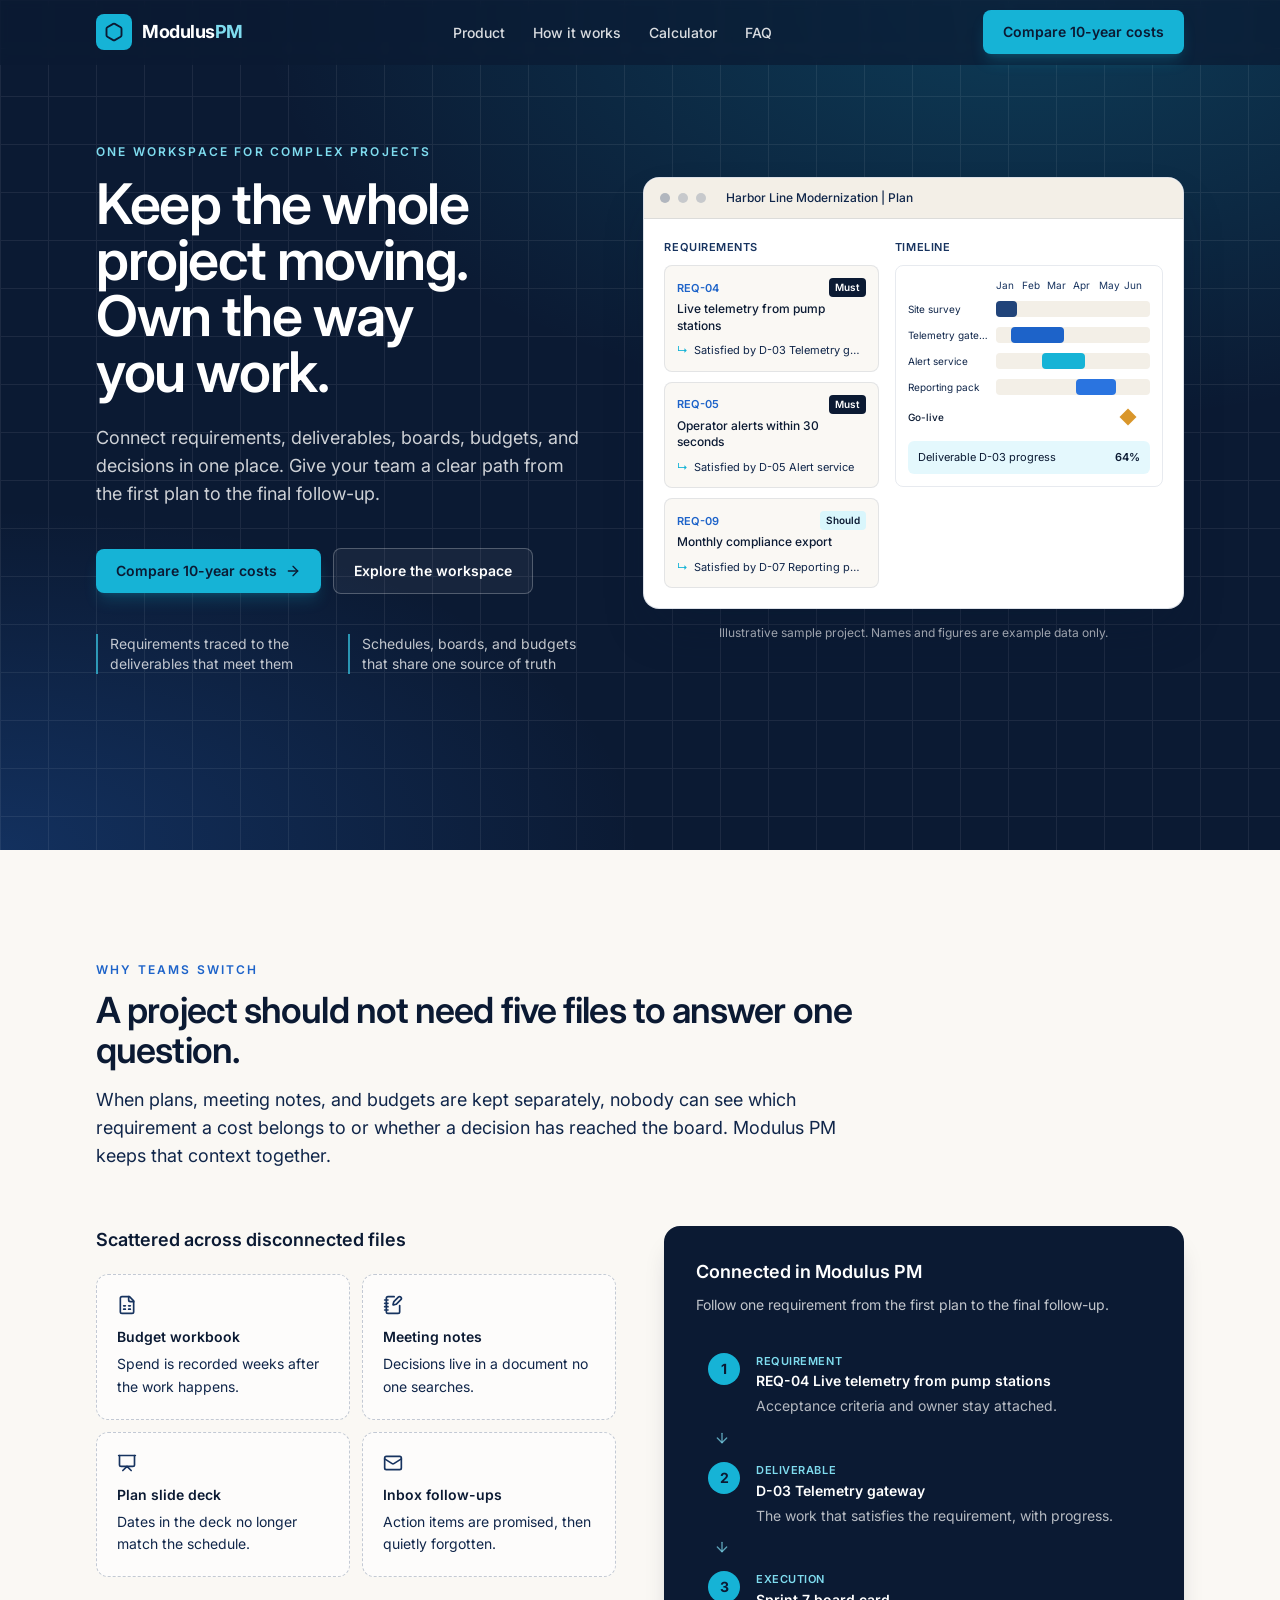
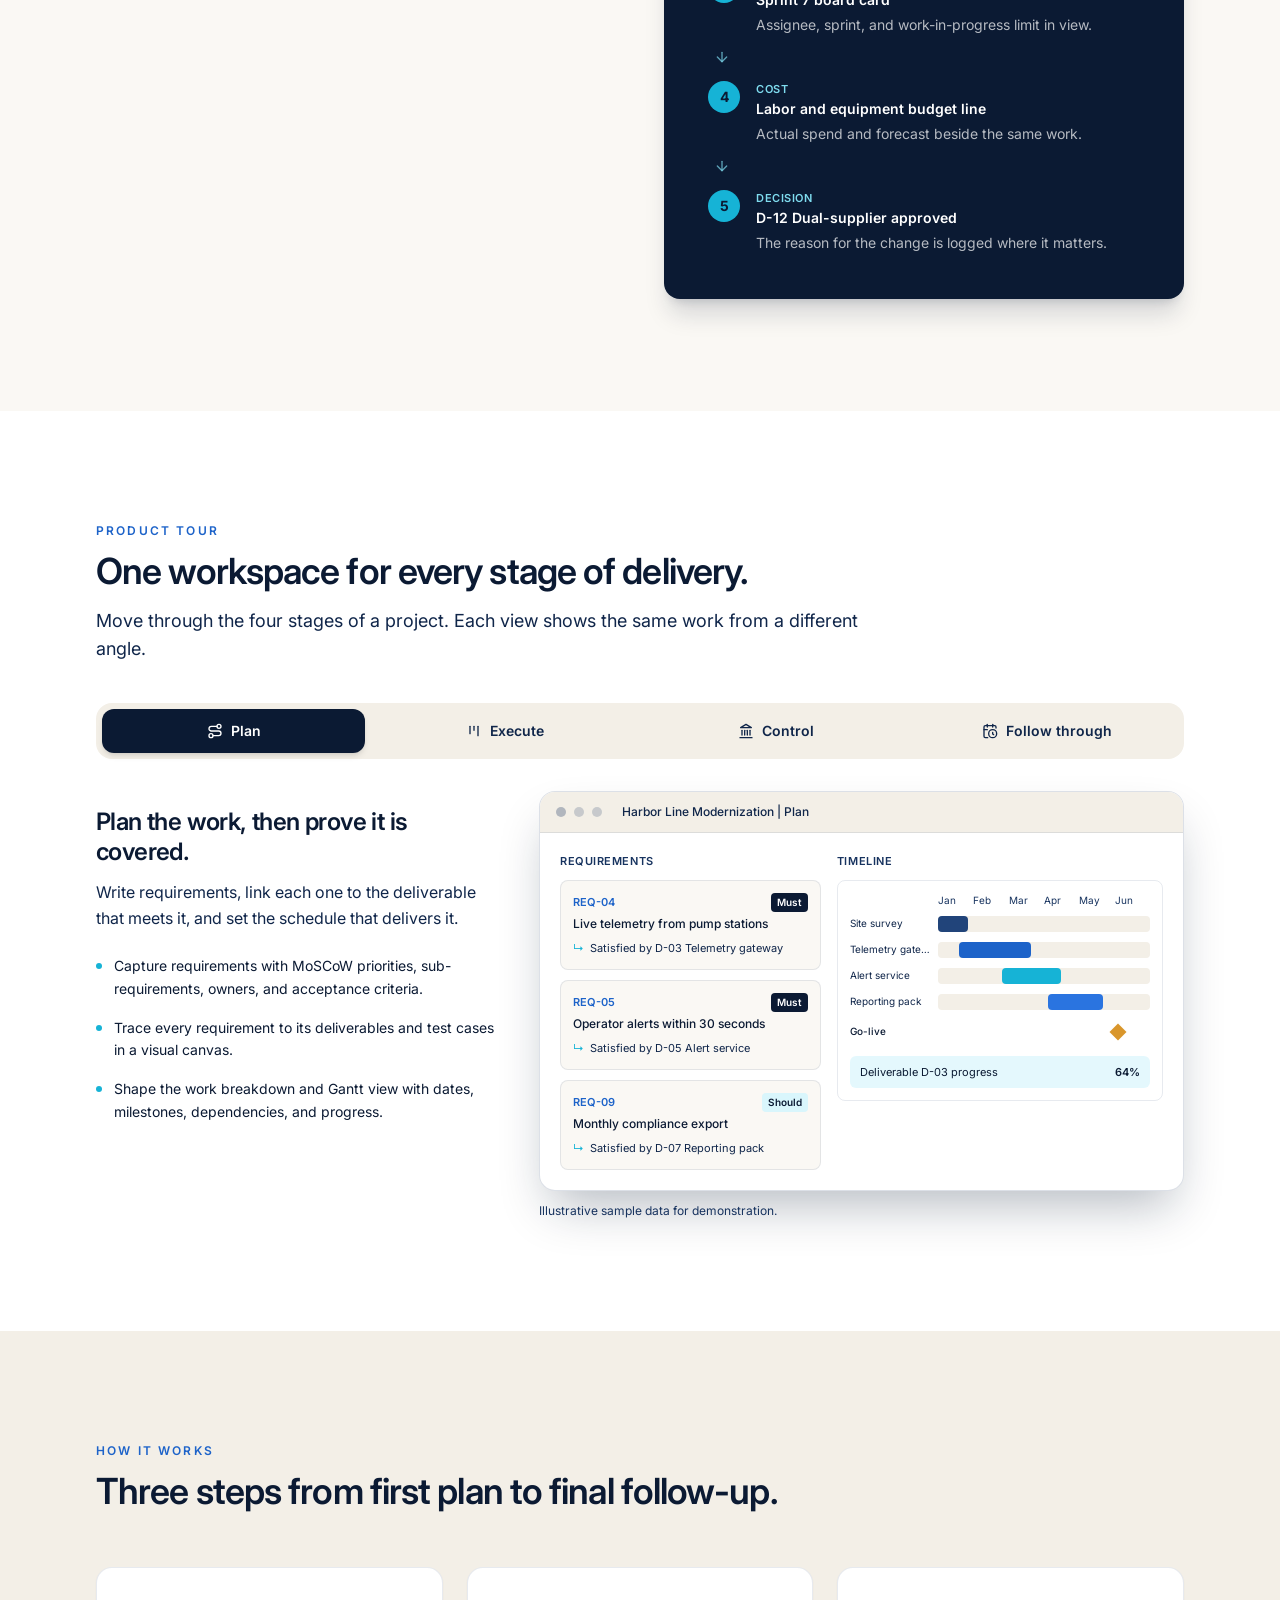
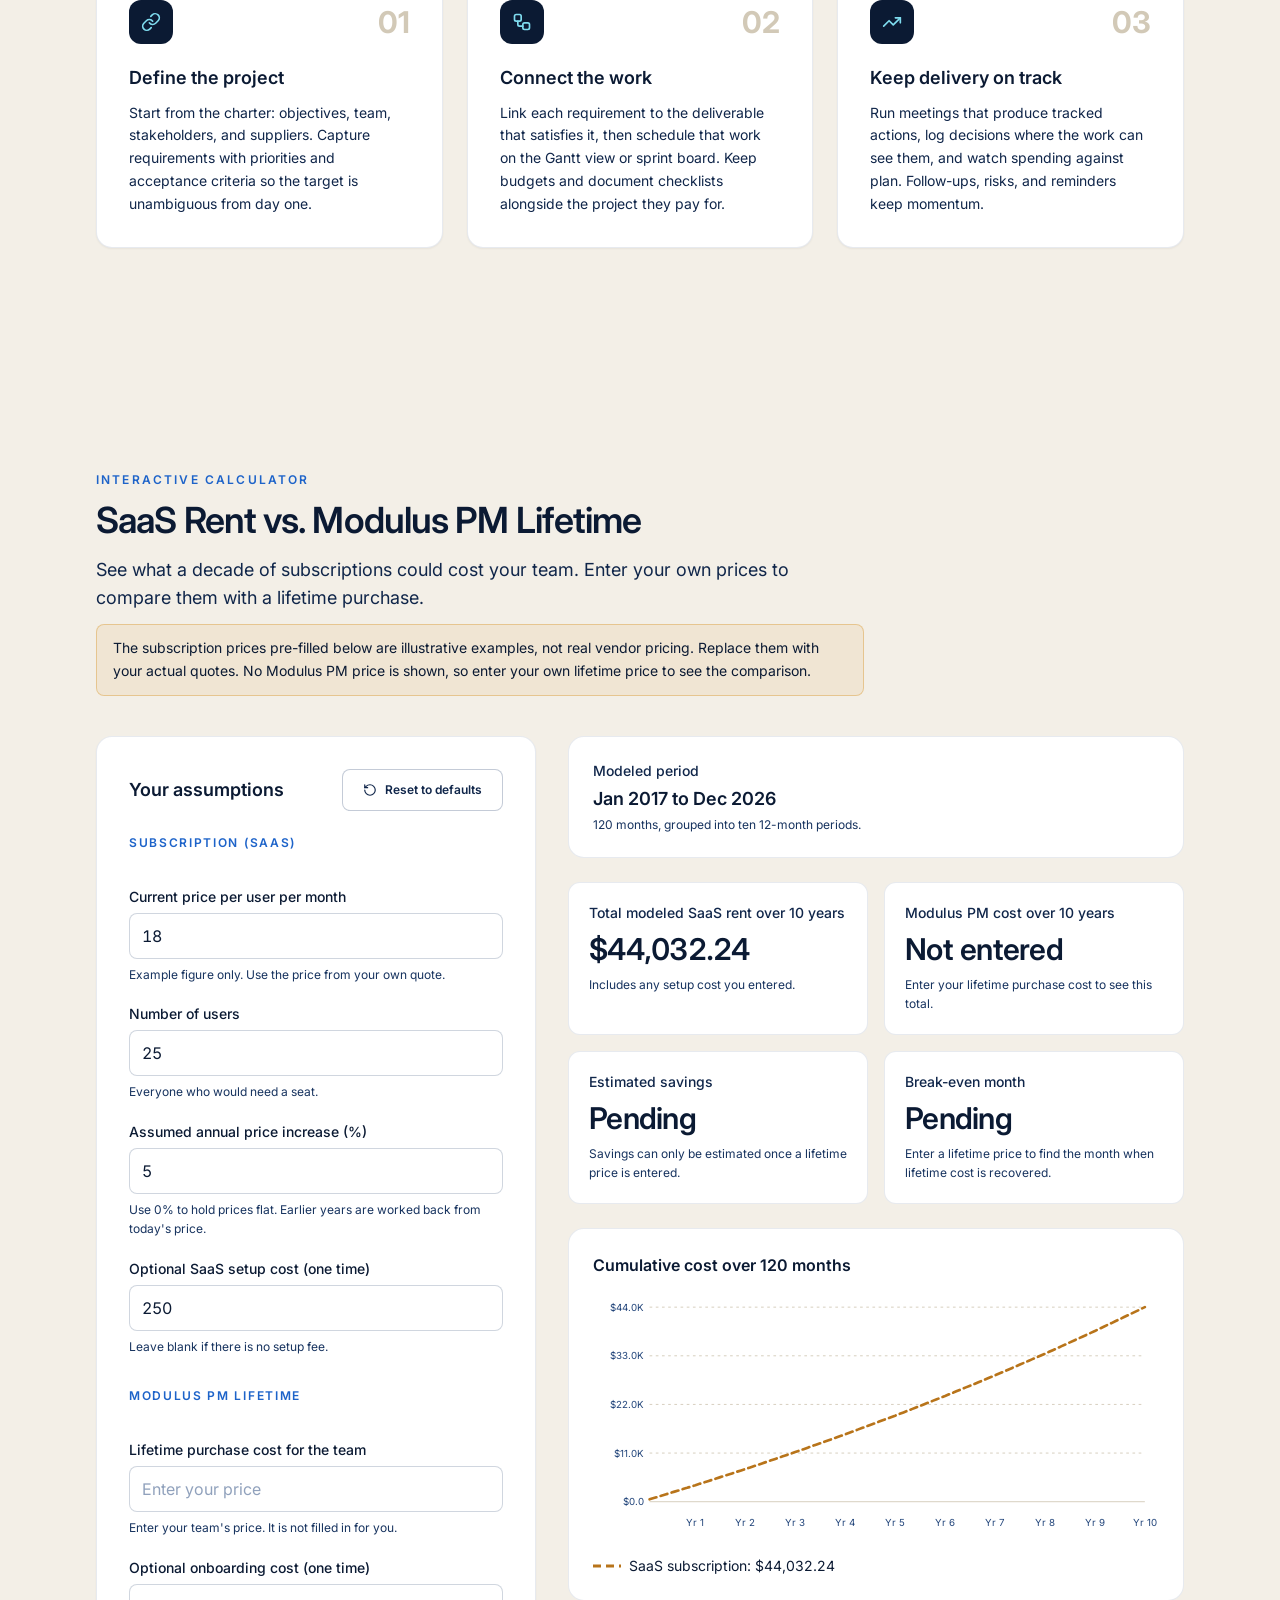
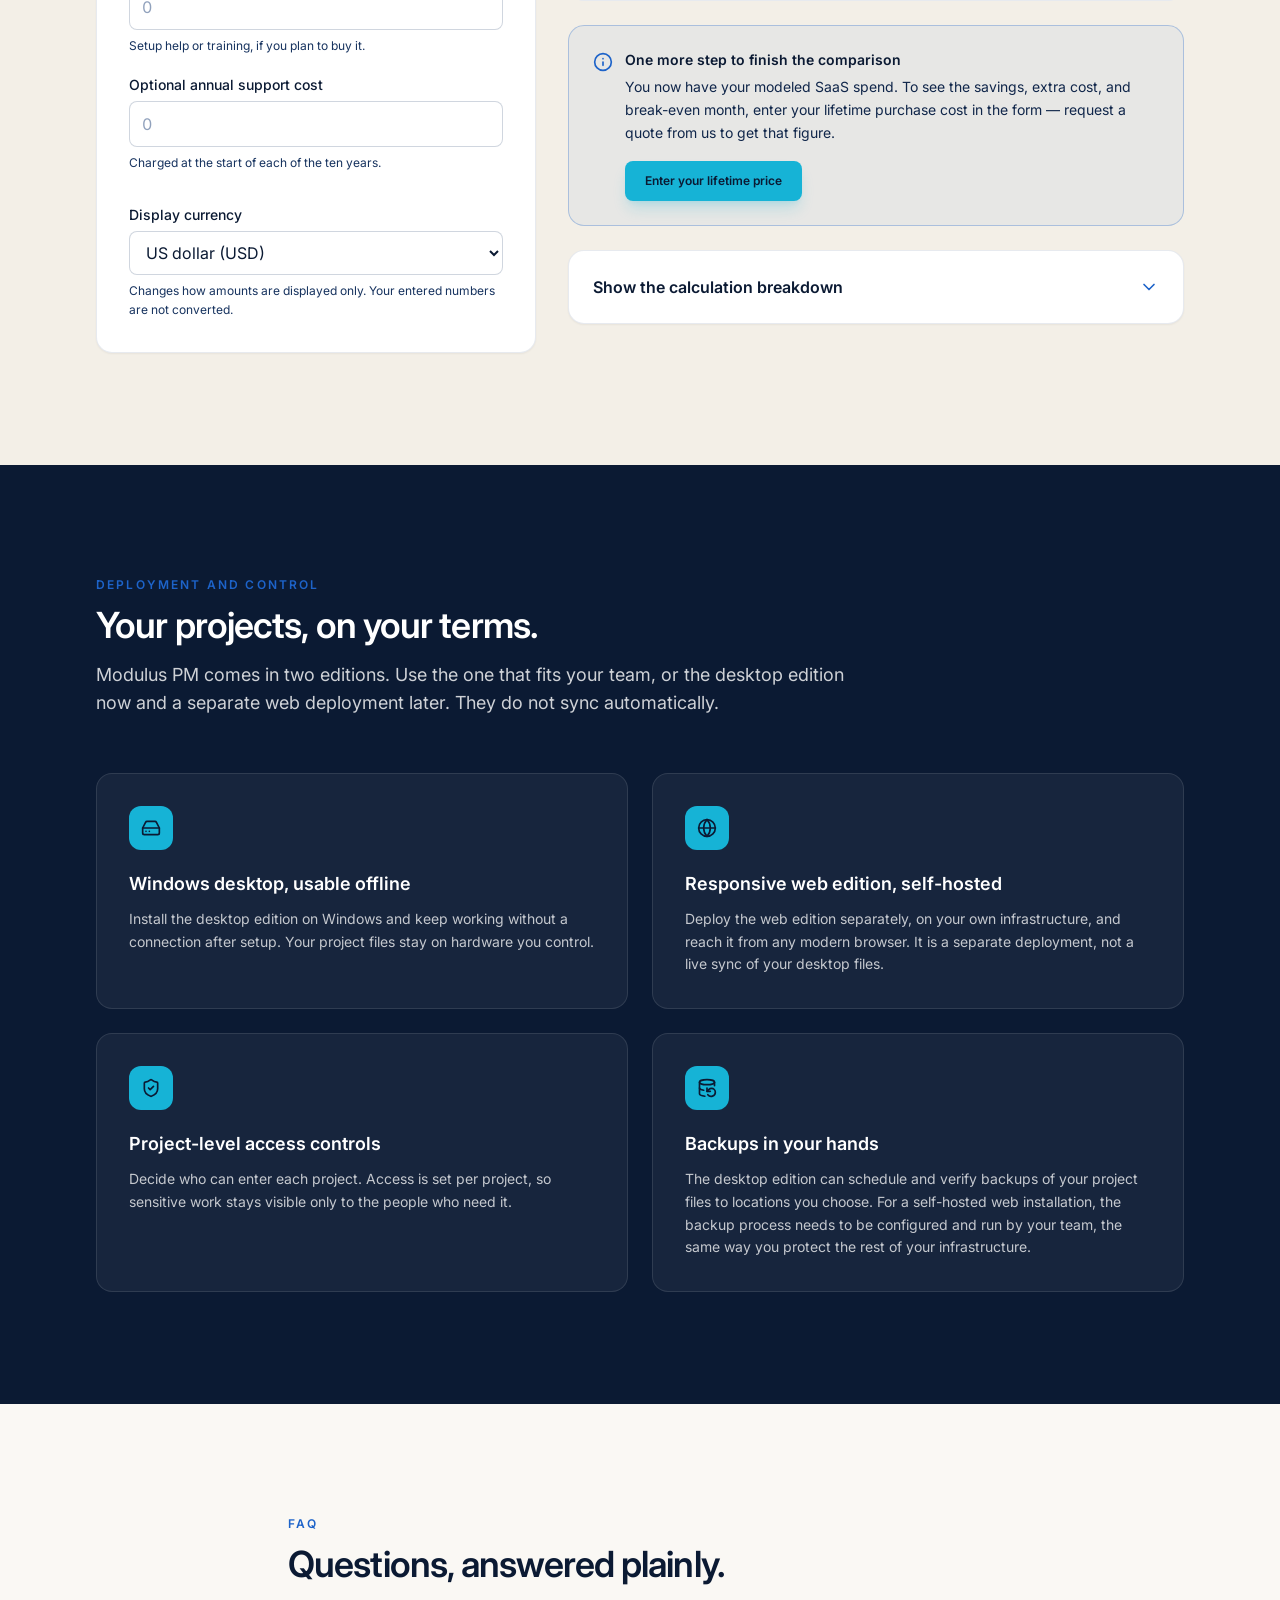
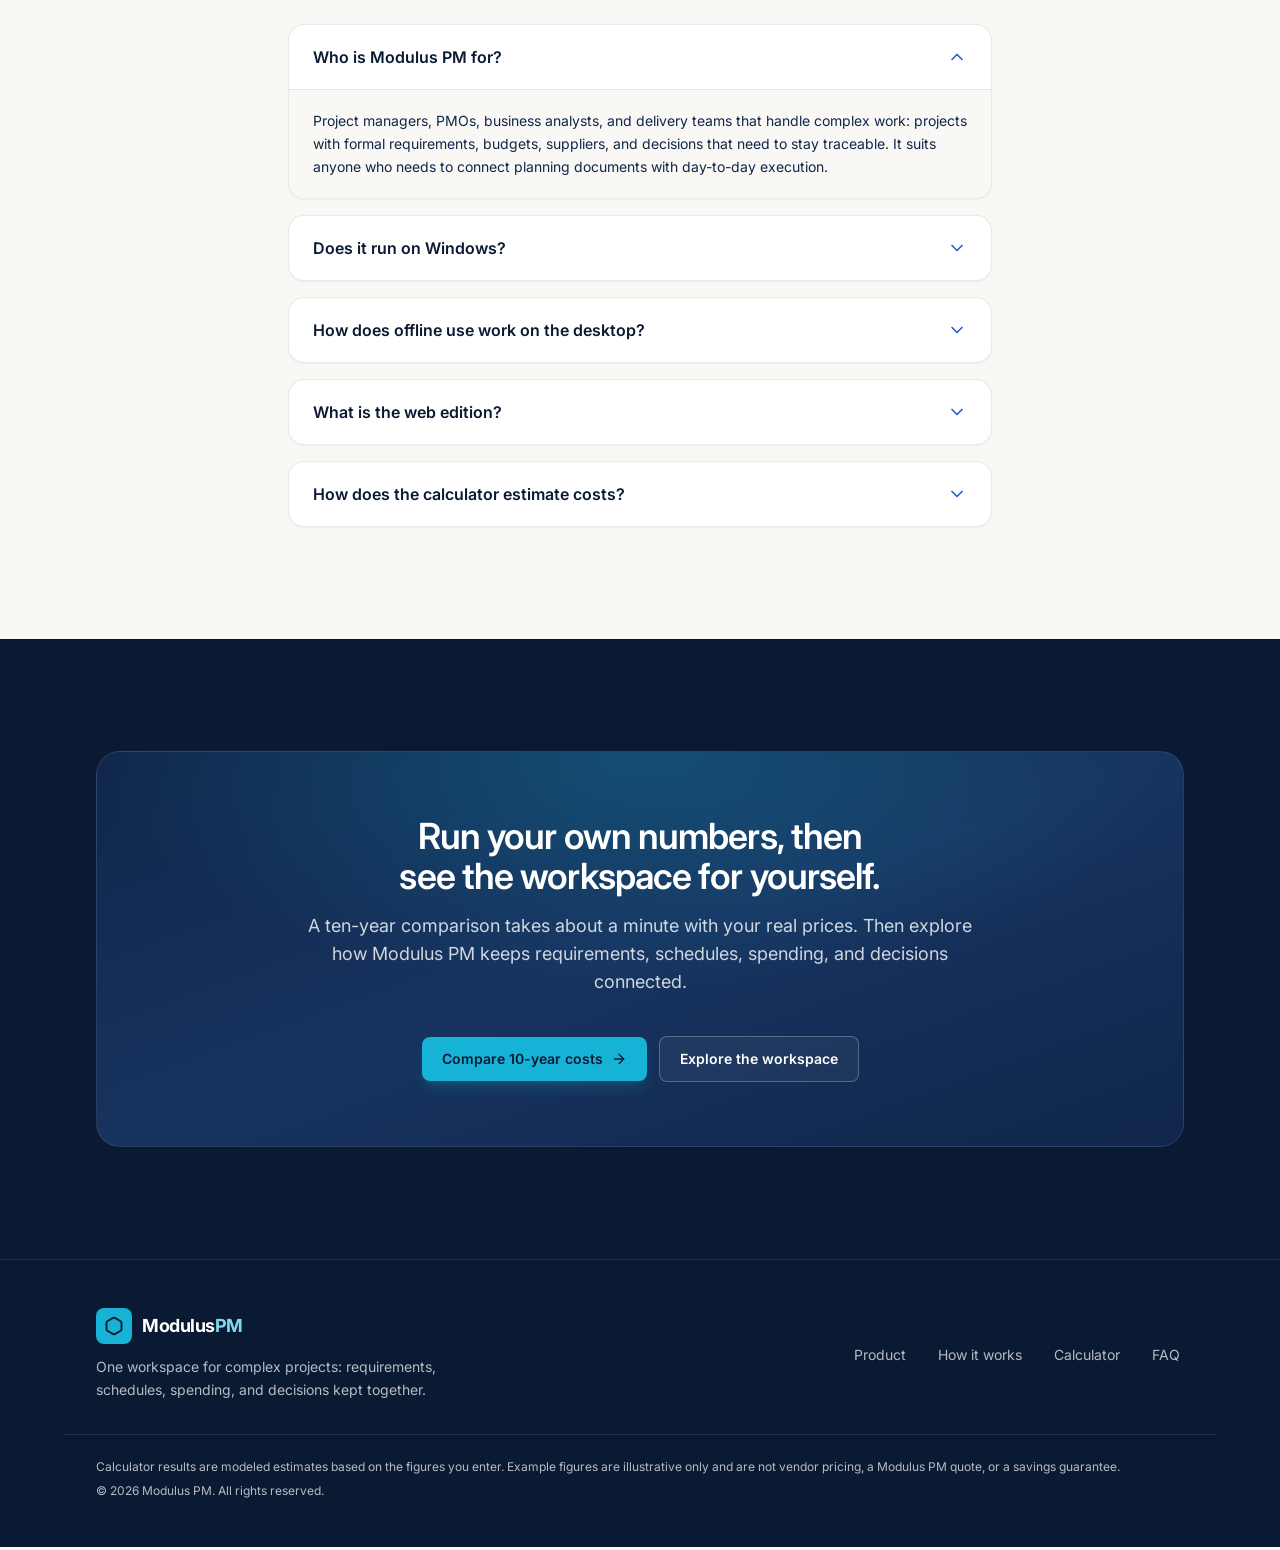
==== index.html @ 4bc94086 "Modulus PM landing page" ====
<!doctype html>
<html lang="en">
  <head>
    <meta charset="UTF-8" />
    <link rel="icon" type="image/svg+xml" href="/favicon.svg" />
    <meta name="viewport" content="width=device-width, initial-scale=1.0" />
    <title>Modulus PM | Connected delivery for complex projects</title>
    <meta
      name="description"
      content="Modulus PM connects requirements, schedules, boards, budgets, and decisions in one project workspace. Compare 10 years of SaaS subscription costs with a lifetime purchase."
    />
    <meta property="og:type" content="website" />
    <meta property="og:site_name" content="Modulus PM" />
    <meta property="og:title" content="Modulus PM | Connected delivery for complex projects" />
    <meta
      property="og:description"
      content="Keep requirements, deliverables, boards, budgets, and decisions aligned. Own the way you work and compare 10-year SaaS costs with a lifetime purchase."
    />
    <meta name="twitter:card" content="summary" />
    <meta name="twitter:title" content="Modulus PM | Connected delivery for complex projects" />
    <meta
      name="twitter:description"
      content="One workspace for requirements, schedules, boards, budgets, and decisions. Compare 10-year SaaS costs with a lifetime purchase."
    />
    <link rel="preconnect" href="https://fonts.googleapis.com" />
    <link rel="preconnect" href="https://fonts.gstatic.com" crossorigin />
    <link
      href="https://fonts.googleapis.com/css2?family=Inter:wght@400;500;600;700;800&display=swap"
      rel="stylesheet"
    />
    <meta property="og:image" content="https://bolt.new/static/og_default.png">
    <meta name="twitter:card" content="summary_large_image">
    <meta name="twitter:image" content="https://bolt.new/static/og_default.png">
    <script type="module" crossorigin src="/assets/index-Cxeu4gHe.js"></script>
    <link rel="stylesheet" crossorigin href="/assets/index-Bir9ZRV-.css">
  </head>
  <body>
    <div id="root"></div>
  </body>
</html>
---- assets/index-Bir9ZRV-.css ----
*,:before,:after{--tw-border-spacing-x: 0;--tw-border-spacing-y: 0;--tw-translate-x: 0;--tw-translate-y: 0;--tw-rotate: 0;--tw-skew-x: 0;--tw-skew-y: 0;--tw-scale-x: 1;--tw-scale-y: 1;--tw-pan-x: ;--tw-pan-y: ;--tw-pinch-zoom: ;--tw-scroll-snap-strictness: proximity;--tw-gradient-from-position: ;--tw-gradient-via-position: ;--tw-gradient-to-position: ;--tw-ordinal: ;--tw-slashed-zero: ;--tw-numeric-figure: ;--tw-numeric-spacing: ;--tw-numeric-fraction: ;--tw-ring-inset: ;--tw-ring-offset-width: 0px;--tw-ring-offset-color: #fff;--tw-ring-color: rgb(42 116 224 / .5);--tw-ring-offset-shadow: 0 0 #0000;--tw-ring-shadow: 0 0 #0000;--tw-shadow: 0 0 #0000;--tw-shadow-colored: 0 0 #0000;--tw-blur: ;--tw-brightness: ;--tw-contrast: ;--tw-grayscale: ;--tw-hue-rotate: ;--tw-invert: ;--tw-saturate: ;--tw-sepia: ;--tw-drop-shadow: ;--tw-backdrop-blur: ;--tw-backdrop-brightness: ;--tw-backdrop-contrast: ;--tw-backdrop-grayscale: ;--tw-backdrop-hue-rotate: ;--tw-backdrop-invert: ;--tw-backdrop-opacity: ;--tw-backdrop-saturate: ;--tw-backdrop-sepia: ;--tw-contain-size: ;--tw-contain-layout: ;--tw-contain-paint: ;--tw-contain-style: }::backdrop{--tw-border-spacing-x: 0;--tw-border-spacing-y: 0;--tw-translate-x: 0;--tw-translate-y: 0;--tw-rotate: 0;--tw-skew-x: 0;--tw-skew-y: 0;--tw-scale-x: 1;--tw-scale-y: 1;--tw-pan-x: ;--tw-pan-y: ;--tw-pinch-zoom: ;--tw-scroll-snap-strictness: proximity;--tw-gradient-from-position: ;--tw-gradient-via-position: ;--tw-gradient-to-position: ;--tw-ordinal: ;--tw-slashed-zero: ;--tw-numeric-figure: ;--tw-numeric-spacing: ;--tw-numeric-fraction: ;--tw-ring-inset: ;--tw-ring-offset-width: 0px;--tw-ring-offset-color: #fff;--tw-ring-color: rgb(42 116 224 / .5);--tw-ring-offset-shadow: 0 0 #0000;--tw-ring-shadow: 0 0 #0000;--tw-shadow: 0 0 #0000;--tw-shadow-colored: 0 0 #0000;--tw-blur: ;--tw-brightness: ;--tw-contrast: ;--tw-grayscale: ;--tw-hue-rotate: ;--tw-invert: ;--tw-saturate: ;--tw-sepia: ;--tw-drop-shadow: ;--tw-backdrop-blur: ;--tw-backdrop-brightness: ;--tw-backdrop-contrast: ;--tw-backdrop-grayscale: ;--tw-backdrop-hue-rotate: ;--tw-backdrop-invert: ;--tw-backdrop-opacity: ;--tw-backdrop-saturate: ;--tw-backdrop-sepia: ;--tw-contain-size: ;--tw-contain-layout: ;--tw-contain-paint: ;--tw-contain-style: }*,:before,:after{box-sizing:border-box;border-width:0;border-style:solid;border-color:#e5e7eb}:before,:after{--tw-content: ""}html,:host{line-height:1.5;-webkit-text-size-adjust:100%;-moz-tab-size:4;-o-tab-size:4;tab-size:4;font-family:Inter,system-ui,-apple-system,Segoe UI,sans-serif;font-feature-settings:normal;font-variation-settings:normal;-webkit-tap-highlight-color:transparent}body{margin:0;line-height:inherit}hr{height:0;color:inherit;border-top-width:1px}abbr:where([title]){-webkit-text-decoration:underline dotted;text-decoration:underline dotted}h1,h2,h3,h4,h5,h6{font-size:inherit;font-weight:inherit}a{color:inherit;text-decoration:inherit}b,strong{font-weight:bolder}code,kbd,samp,pre{font-family:ui-monospace,SFMono-Regular,Menlo,Monaco,Consolas,Liberation Mono,Courier New,monospace;font-feature-settings:normal;font-variation-settings:normal;font-size:1em}small{font-size:80%}sub,sup{font-size:75%;line-height:0;position:relative;vertical-align:baseline}sub{bottom:-.25em}sup{top:-.5em}table{text-indent:0;border-color:inherit;border-collapse:collapse}button,input,optgroup,select,textarea{font-family:inherit;font-feature-settings:inherit;font-variation-settings:inherit;font-size:100%;font-weight:inherit;line-height:inherit;letter-spacing:inherit;color:inherit;margin:0;padding:0}button,select{text-transform:none}button,input:where([type=button]),input:where([type=reset]),input:where([type=submit]){-webkit-appearance:button;background-color:transparent;background-image:none}:-moz-focusring{outline:auto}:-moz-ui-invalid{box-shadow:none}progress{vertical-align:baseline}::-webkit-inner-spin-button,::-webkit-outer-spin-button{height:auto}[type=search]{-webkit-appearance:textfield;outline-offset:-2px}::-webkit-search-decoration{-webkit-appearance:none}::-webkit-file-upload-button{-webkit-appearance:button;font:inherit}summary{display:list-item}blockquote,dl,dd,h1,h2,h3,h4,h5,h6,hr,figure,p,pre{margin:0}fieldset{margin:0;padding:0}legend{padding:0}ol,ul,menu{list-style:none;margin:0;padding:0}dialog{padding:0}textarea{resize:vertical}input::-moz-placeholder,textarea::-moz-placeholder{opacity:1;color:#9ca3af}input::placeholder,textarea::placeholder{opacity:1;color:#9ca3af}button,[role=button]{cursor:pointer}:disabled{cursor:default}img,svg,video,canvas,audio,iframe,embed,object{display:block;vertical-align:middle}img,video{max-width:100%;height:auto}[hidden]:where(:not([hidden=until-found])){display:none}html{scroll-behavior:smooth;scroll-padding-top:5rem;-webkit-text-size-adjust:100%}body{--tw-bg-opacity: 1;background-color:rgb(250 248 244 / var(--tw-bg-opacity, 1));font-family:Inter,system-ui,-apple-system,Segoe UI,sans-serif;--tw-text-opacity: 1;color:rgb(11 26 51 / var(--tw-text-opacity, 1));-webkit-font-smoothing:antialiased;-moz-osx-font-smoothing:grayscale;overflow-x:hidden}:focus-visible{outline:2px solid transparent;outline-offset:2px;--tw-ring-offset-shadow: var(--tw-ring-inset) 0 0 0 var(--tw-ring-offset-width) var(--tw-ring-offset-color);--tw-ring-shadow: var(--tw-ring-inset) 0 0 0 calc(2px + var(--tw-ring-offset-width)) var(--tw-ring-color);box-shadow:var(--tw-ring-offset-shadow),var(--tw-ring-shadow),var(--tw-shadow, 0 0 #0000);--tw-ring-opacity: 1;--tw-ring-color: rgb(22 179 214 / var(--tw-ring-opacity, 1));--tw-ring-offset-width: 2px;--tw-ring-offset-color: #faf8f4}.sr-only{position:absolute;width:1px;height:1px;padding:0;margin:-1px;overflow:hidden;clip:rect(0,0,0,0);white-space:nowrap;border-width:0}.pointer-events-none{pointer-events:none}.visible{visibility:visible}.fixed{position:fixed}.absolute{position:absolute}.relative{position:relative}.inset-0{inset:0}.inset-x-0{left:0;right:0}.top-0{top:0}.top-0\.5{top:.125rem}.isolate{isolation:isolate}.-z-10{z-index:-10}.z-50{z-index:50}.mx-auto{margin-left:auto;margin-right:auto}.mb-2\.5{margin-bottom:.625rem}.mb-4{margin-bottom:1rem}.ml-3{margin-left:.75rem}.ml-\[88px\]{margin-left:88px}.mt-0\.5{margin-top:.125rem}.mt-1{margin-top:.25rem}.mt-1\.5{margin-top:.375rem}.mt-10{margin-top:2.5rem}.mt-14{margin-top:3.5rem}.mt-2{margin-top:.5rem}.mt-2\.5{margin-top:.625rem}.mt-3{margin-top:.75rem}.mt-4{margin-top:1rem}.mt-5{margin-top:1.25rem}.mt-6{margin-top:1.5rem}.mt-8{margin-top:2rem}.mt-px{margin-top:1px}.block{display:block}.flex{display:flex}.inline-flex{display:inline-flex}.table{display:table}.grid{display:grid}.hidden{display:none}.h-1{height:.25rem}.h-1\.5{height:.375rem}.h-10{height:2.5rem}.h-11{height:2.75rem}.h-16{height:4rem}.h-2{height:.5rem}.h-2\.5{height:.625rem}.h-3{height:.75rem}.h-3\.5{height:.875rem}.h-4{height:1rem}.h-5{height:1.25rem}.h-8{height:2rem}.h-9{height:2.25rem}.h-auto{height:auto}.min-h-screen{min-height:100vh}.w-1\.5{width:.375rem}.w-1\/2{width:50%}.w-10{width:2.5rem}.w-11{width:2.75rem}.w-2\.5{width:.625rem}.w-3{width:.75rem}.w-3\.5{width:.875rem}.w-4{width:1rem}.w-5{width:1.25rem}.w-8{width:2rem}.w-9{width:2.25rem}.w-\[62\%\]{width:62%}.w-\[80px\]{width:80px}.w-full{width:100%}.min-w-0{min-width:0px}.min-w-\[520px\]{min-width:520px}.max-w-2xl{max-width:42rem}.max-w-3xl{max-width:48rem}.max-w-6xl{max-width:72rem}.max-w-full{max-width:100%}.max-w-sm{max-width:24rem}.max-w-xl{max-width:36rem}.flex-1{flex:1 1 0%}.shrink-0{flex-shrink:0}.rotate-180{--tw-rotate: 180deg;transform:translate(var(--tw-translate-x),var(--tw-translate-y)) rotate(var(--tw-rotate)) skew(var(--tw-skew-x)) skewY(var(--tw-skew-y)) scaleX(var(--tw-scale-x)) scaleY(var(--tw-scale-y))}.rotate-45{--tw-rotate: 45deg;transform:translate(var(--tw-translate-x),var(--tw-translate-y)) rotate(var(--tw-rotate)) skew(var(--tw-skew-x)) skewY(var(--tw-skew-y)) scaleX(var(--tw-scale-x)) scaleY(var(--tw-scale-y))}.cursor-pointer{cursor:pointer}.scroll-mt-20{scroll-margin-top:5rem}.scroll-mt-24{scroll-margin-top:6rem}.list-disc{list-style-type:disc}.list-none{list-style-type:none}.grid-cols-2{grid-template-columns:repeat(2,minmax(0,1fr))}.grid-cols-6{grid-template-columns:repeat(6,minmax(0,1fr))}.grid-cols-\[minmax\(0\,1\.2fr\)_repeat\(3\,minmax\(0\,1fr\)\)\]{grid-template-columns:minmax(0,1.2fr) repeat(3,minmax(0,1fr))}.flex-col{flex-direction:column}.flex-wrap{flex-wrap:wrap}.items-start{align-items:flex-start}.items-center{align-items:center}.items-baseline{align-items:baseline}.justify-start{justify-content:flex-start}.justify-center{justify-content:center}.justify-between{justify-content:space-between}.gap-1{gap:.25rem}.gap-1\.5{gap:.375rem}.gap-12{gap:3rem}.gap-2{gap:.5rem}.gap-2\.5{gap:.625rem}.gap-3{gap:.75rem}.gap-4{gap:1rem}.gap-6{gap:1.5rem}.gap-8{gap:2rem}.gap-x-6{-moz-column-gap:1.5rem;column-gap:1.5rem}.gap-y-2{row-gap:.5rem}.space-y-1>:not([hidden])~:not([hidden]){--tw-space-y-reverse: 0;margin-top:calc(.25rem * calc(1 - var(--tw-space-y-reverse)));margin-bottom:calc(.25rem * var(--tw-space-y-reverse))}.space-y-2>:not([hidden])~:not([hidden]){--tw-space-y-reverse: 0;margin-top:calc(.5rem * calc(1 - var(--tw-space-y-reverse)));margin-bottom:calc(.5rem * var(--tw-space-y-reverse))}.space-y-2\.5>:not([hidden])~:not([hidden]){--tw-space-y-reverse: 0;margin-top:calc(.625rem * calc(1 - var(--tw-space-y-reverse)));margin-bottom:calc(.625rem * var(--tw-space-y-reverse))}.space-y-4>:not([hidden])~:not([hidden]){--tw-space-y-reverse: 0;margin-top:calc(1rem * calc(1 - var(--tw-space-y-reverse)));margin-bottom:calc(1rem * var(--tw-space-y-reverse))}.space-y-5>:not([hidden])~:not([hidden]){--tw-space-y-reverse: 0;margin-top:calc(1.25rem * calc(1 - var(--tw-space-y-reverse)));margin-bottom:calc(1.25rem * var(--tw-space-y-reverse))}.space-y-6>:not([hidden])~:not([hidden]){--tw-space-y-reverse: 0;margin-top:calc(1.5rem * calc(1 - var(--tw-space-y-reverse)));margin-bottom:calc(1.5rem * var(--tw-space-y-reverse))}.space-y-8>:not([hidden])~:not([hidden]){--tw-space-y-reverse: 0;margin-top:calc(2rem * calc(1 - var(--tw-space-y-reverse)));margin-bottom:calc(2rem * var(--tw-space-y-reverse))}.overflow-hidden{overflow:hidden}.overflow-visible{overflow:visible}.overflow-x-auto{overflow-x:auto}.overflow-x-clip{overflow-x:clip}.truncate{overflow:hidden;text-overflow:ellipsis;white-space:nowrap}.whitespace-nowrap{white-space:nowrap}.text-balance{text-wrap:balance}.break-words{overflow-wrap:break-word}.rounded{border-radius:.25rem}.rounded-2xl{border-radius:1rem}.rounded-3xl{border-radius:1.5rem}.rounded-full{border-radius:9999px}.rounded-lg{border-radius:.5rem}.rounded-md{border-radius:.375rem}.rounded-xl{border-radius:.75rem}.border{border-width:1px}.border-b{border-bottom-width:1px}.border-l-2{border-left-width:2px}.border-t{border-top-width:1px}.border-dashed{border-style:dashed}.border-amber-500\/40{border-color:#d9962b66}.border-amber-500\/50{border-color:#d9962b80}.border-blue-600{--tw-border-opacity: 1;border-color:rgb(29 99 201 / var(--tw-border-opacity, 1))}.border-blue-600\/30{border-color:#1d63c94d}.border-cyan-400\/70{border-color:#38c8e6b3}.border-cyan-500\/40{border-color:#16b3d666}.border-cyan-500\/50{border-color:#16b3d680}.border-navy-700\/10{border-color:#17335f1a}.border-navy-700\/15{border-color:#17335f26}.border-navy-700\/20{border-color:#17335f33}.border-navy-700\/25{border-color:#17335f40}.border-navy-700\/30{border-color:#17335f4d}.border-navy-700\/40{border-color:#17335f66}.border-transparent{border-color:transparent}.border-white\/10{border-color:#ffffff1a}.border-white\/20{border-color:#fff3}.border-white\/25{border-color:#ffffff40}.bg-amber-500{--tw-bg-opacity: 1;background-color:rgb(217 150 43 / var(--tw-bg-opacity, 1))}.bg-amber-500\/10{background-color:#d9962b1a}.bg-amber-500\/20{background-color:#d9962b33}.bg-blue-500{--tw-bg-opacity: 1;background-color:rgb(42 116 224 / var(--tw-bg-opacity, 1))}.bg-blue-600{--tw-bg-opacity: 1;background-color:rgb(29 99 201 / var(--tw-bg-opacity, 1))}.bg-blue-600\/5{background-color:#1d63c90d}.bg-cyan-100{--tw-bg-opacity: 1;background-color:rgb(217 246 252 / var(--tw-bg-opacity, 1))}.bg-cyan-100\/50{background-color:#d9f6fc80}.bg-cyan-100\/60{background-color:#d9f6fc99}.bg-cyan-100\/70{background-color:#d9f6fcb3}.bg-cyan-400{--tw-bg-opacity: 1;background-color:rgb(56 200 230 / var(--tw-bg-opacity, 1))}.bg-cyan-500{--tw-bg-opacity: 1;background-color:rgb(22 179 214 / var(--tw-bg-opacity, 1))}.bg-cyan-500\/10{background-color:#16b3d61a}.bg-navy-600{--tw-bg-opacity: 1;background-color:rgb(33 68 122 / var(--tw-bg-opacity, 1))}.bg-navy-700{--tw-bg-opacity: 1;background-color:rgb(23 51 95 / var(--tw-bg-opacity, 1))}.bg-navy-700\/20{background-color:#17335f33}.bg-navy-700\/30{background-color:#17335f4d}.bg-navy-900{--tw-bg-opacity: 1;background-color:rgb(11 26 51 / var(--tw-bg-opacity, 1))}.bg-navy-900\/70{background-color:#0b1a33b3}.bg-navy-900\/95{background-color:#0b1a33f2}.bg-warm-100{--tw-bg-opacity: 1;background-color:rgb(243 239 231 / var(--tw-bg-opacity, 1))}.bg-warm-200{--tw-bg-opacity: 1;background-color:rgb(230 224 211 / var(--tw-bg-opacity, 1))}.bg-warm-50{--tw-bg-opacity: 1;background-color:rgb(250 248 244 / var(--tw-bg-opacity, 1))}.bg-white{--tw-bg-opacity: 1;background-color:rgb(255 255 255 / var(--tw-bg-opacity, 1))}.bg-white\/15{background-color:#ffffff26}.bg-white\/5{background-color:#ffffff0d}.bg-white\/60{background-color:#fff9}.bg-\[radial-gradient\(50\%_60\%_at_50\%_0\%\,rgba\(22\,179\,214\,0\.25\)\,transparent\)\]{background-image:radial-gradient(50% 60% at 50% 0%,rgba(22,179,214,.25),transparent)}.bg-\[radial-gradient\(60\%_50\%_at_80\%_0\%\,rgba\(22\,179\,214\,0\.22\)\,transparent\)\,radial-gradient\(50\%_40\%_at_0\%_100\%\,rgba\(42\,116\,224\,0\.25\)\,transparent\)\]{background-image:radial-gradient(60% 50% at 80% 0%,rgba(22,179,214,.22),transparent),radial-gradient(50% 40% at 0% 100%,rgba(42,116,224,.25),transparent)}.bg-gradient-to-br{background-image:linear-gradient(to bottom right,var(--tw-gradient-stops))}.from-navy-800{--tw-gradient-from: #10264a var(--tw-gradient-from-position);--tw-gradient-to: rgb(16 38 74 / 0) var(--tw-gradient-to-position);--tw-gradient-stops: var(--tw-gradient-from), var(--tw-gradient-to)}.via-navy-700{--tw-gradient-to: rgb(23 51 95 / 0) var(--tw-gradient-to-position);--tw-gradient-stops: var(--tw-gradient-from), #17335f var(--tw-gradient-via-position), var(--tw-gradient-to)}.to-navy-800{--tw-gradient-to: #10264a var(--tw-gradient-to-position)}.p-1\.5{padding:.375rem}.p-2\.5{padding:.625rem}.p-3{padding:.75rem}.p-3\.5{padding:.875rem}.p-4{padding:1rem}.p-5{padding:1.25rem}.p-6{padding:1.5rem}.px-1{padding-left:.25rem;padding-right:.25rem}.px-1\.5{padding-left:.375rem;padding-right:.375rem}.px-2\.5{padding-left:.625rem;padding-right:.625rem}.px-3{padding-left:.75rem;padding-right:.75rem}.px-4{padding-left:1rem;padding-right:1rem}.px-5{padding-left:1.25rem;padding-right:1.25rem}.px-6{padding-left:1.5rem;padding-right:1.5rem}.py-0\.5{padding-top:.125rem;padding-bottom:.125rem}.py-1{padding-top:.25rem;padding-bottom:.25rem}.py-12{padding-top:3rem;padding-bottom:3rem}.py-16{padding-top:4rem;padding-bottom:4rem}.py-2{padding-top:.5rem;padding-bottom:.5rem}.py-2\.5{padding-top:.625rem;padding-bottom:.625rem}.py-20{padding-top:5rem;padding-bottom:5rem}.py-3{padding-top:.75rem;padding-bottom:.75rem}.py-5{padding-top:1.25rem;padding-bottom:1.25rem}.pb-20{padding-bottom:5rem}.pb-6{padding-bottom:1.5rem}.pl-3{padding-left:.75rem}.pl-5{padding-left:1.25rem}.pl-\[1\.15rem\]{padding-left:1.15rem}.pt-1{padding-top:.25rem}.pt-28{padding-top:7rem}.pt-3{padding-top:.75rem}.pt-6{padding-top:1.5rem}.text-left{text-align:left}.text-center{text-align:center}.text-right{text-align:right}.text-2xl{font-size:1.5rem;line-height:2rem}.text-3xl{font-size:1.875rem;line-height:2.25rem}.text-4xl{font-size:2.25rem;line-height:2.5rem}.text-\[10px\]{font-size:10px}.text-\[11px\]{font-size:11px}.text-\[8px\]{font-size:8px}.text-\[9px\]{font-size:9px}.text-base{font-size:1rem;line-height:1.5rem}.text-lg{font-size:1.125rem;line-height:1.75rem}.text-sm{font-size:.875rem;line-height:1.25rem}.text-xs{font-size:.75rem;line-height:1rem}.font-bold{font-weight:700}.font-medium{font-weight:500}.font-semibold{font-weight:600}.uppercase{text-transform:uppercase}.tabular-nums{--tw-numeric-spacing: tabular-nums;font-variant-numeric:var(--tw-ordinal) var(--tw-slashed-zero) var(--tw-numeric-figure) var(--tw-numeric-spacing) var(--tw-numeric-fraction)}.leading-\[1\.12\]{line-height:1.12}.leading-\[1\.15\]{line-height:1.15}.leading-relaxed{line-height:1.625}.leading-snug{line-height:1.375}.leading-tight{line-height:1.25}.tracking-\[0\.14em\]{letter-spacing:.14em}.tracking-\[0\.18em\]{letter-spacing:.18em}.tracking-tight{letter-spacing:-.025em}.tracking-wide{letter-spacing:.025em}.tracking-wider{letter-spacing:.05em}.text-amber-500{--tw-text-opacity: 1;color:rgb(217 150 43 / var(--tw-text-opacity, 1))}.text-blue-600{--tw-text-opacity: 1;color:rgb(29 99 201 / var(--tw-text-opacity, 1))}.text-cyan-300{--tw-text-opacity: 1;color:rgb(127 220 239 / var(--tw-text-opacity, 1))}.text-cyan-300\/70{color:#7fdcefb3}.text-cyan-500{--tw-text-opacity: 1;color:rgb(22 179 214 / var(--tw-text-opacity, 1))}.text-navy-700{--tw-text-opacity: 1;color:rgb(23 51 95 / var(--tw-text-opacity, 1))}.text-navy-800{--tw-text-opacity: 1;color:rgb(16 38 74 / var(--tw-text-opacity, 1))}.text-navy-900{--tw-text-opacity: 1;color:rgb(11 26 51 / var(--tw-text-opacity, 1))}.text-red-700{--tw-text-opacity: 1;color:rgb(185 28 28 / var(--tw-text-opacity, 1))}.text-transparent{color:transparent}.text-warm-300{--tw-text-opacity: 1;color:rgb(210 201 183 / var(--tw-text-opacity, 1))}.text-white{--tw-text-opacity: 1;color:rgb(255 255 255 / var(--tw-text-opacity, 1))}.text-white\/60{color:#fff9}.text-white\/70{color:#ffffffb3}.text-white\/75{color:#ffffffbf}.text-white\/80{color:#fffc}.text-white\/85{color:#ffffffd9}.opacity-\[0\.07\]{opacity:.07}.shadow-2xl{--tw-shadow: 0 25px 50px -12px rgb(0 0 0 / .25);--tw-shadow-colored: 0 25px 50px -12px var(--tw-shadow-color);box-shadow:var(--tw-ring-offset-shadow, 0 0 #0000),var(--tw-ring-shadow, 0 0 #0000),var(--tw-shadow)}.shadow-lg{--tw-shadow: 0 10px 15px -3px rgb(0 0 0 / .1), 0 4px 6px -4px rgb(0 0 0 / .1);--tw-shadow-colored: 0 10px 15px -3px var(--tw-shadow-color), 0 4px 6px -4px var(--tw-shadow-color);box-shadow:var(--tw-ring-offset-shadow, 0 0 #0000),var(--tw-ring-shadow, 0 0 #0000),var(--tw-shadow)}.shadow-md{--tw-shadow: 0 4px 6px -1px rgb(0 0 0 / .1), 0 2px 4px -2px rgb(0 0 0 / .1);--tw-shadow-colored: 0 4px 6px -1px var(--tw-shadow-color), 0 2px 4px -2px var(--tw-shadow-color);box-shadow:var(--tw-ring-offset-shadow, 0 0 #0000),var(--tw-ring-shadow, 0 0 #0000),var(--tw-shadow)}.shadow-sm{--tw-shadow: 0 1px 2px 0 rgb(0 0 0 / .05);--tw-shadow-colored: 0 1px 2px 0 var(--tw-shadow-color);box-shadow:var(--tw-ring-offset-shadow, 0 0 #0000),var(--tw-ring-shadow, 0 0 #0000),var(--tw-shadow)}.shadow-xl{--tw-shadow: 0 20px 25px -5px rgb(0 0 0 / .1), 0 8px 10px -6px rgb(0 0 0 / .1);--tw-shadow-colored: 0 20px 25px -5px var(--tw-shadow-color), 0 8px 10px -6px var(--tw-shadow-color);box-shadow:var(--tw-ring-offset-shadow, 0 0 #0000),var(--tw-ring-shadow, 0 0 #0000),var(--tw-shadow)}.shadow-cyan-500\/20{--tw-shadow-color: rgb(22 179 214 / .2);--tw-shadow: var(--tw-shadow-colored)}.shadow-navy-900\/15{--tw-shadow-color: rgb(11 26 51 / .15);--tw-shadow: var(--tw-shadow-colored)}.shadow-navy-900\/20{--tw-shadow-color: rgb(11 26 51 / .2);--tw-shadow: var(--tw-shadow-colored)}.shadow-navy-900\/30{--tw-shadow-color: rgb(11 26 51 / .3);--tw-shadow: var(--tw-shadow-colored)}.filter{filter:var(--tw-blur) var(--tw-brightness) var(--tw-contrast) var(--tw-grayscale) var(--tw-hue-rotate) var(--tw-invert) var(--tw-saturate) var(--tw-sepia) var(--tw-drop-shadow)}.backdrop-blur{--tw-backdrop-blur: blur(8px);-webkit-backdrop-filter:var(--tw-backdrop-blur) var(--tw-backdrop-brightness) var(--tw-backdrop-contrast) var(--tw-backdrop-grayscale) var(--tw-backdrop-hue-rotate) var(--tw-backdrop-invert) var(--tw-backdrop-opacity) var(--tw-backdrop-saturate) var(--tw-backdrop-sepia);backdrop-filter:var(--tw-backdrop-blur) var(--tw-backdrop-brightness) var(--tw-backdrop-contrast) var(--tw-backdrop-grayscale) var(--tw-backdrop-hue-rotate) var(--tw-backdrop-invert) var(--tw-backdrop-opacity) var(--tw-backdrop-saturate) var(--tw-backdrop-sepia)}.backdrop-blur-sm{--tw-backdrop-blur: blur(4px);-webkit-backdrop-filter:var(--tw-backdrop-blur) var(--tw-backdrop-brightness) var(--tw-backdrop-contrast) var(--tw-backdrop-grayscale) var(--tw-backdrop-hue-rotate) var(--tw-backdrop-invert) var(--tw-backdrop-opacity) var(--tw-backdrop-saturate) var(--tw-backdrop-sepia);backdrop-filter:var(--tw-backdrop-blur) var(--tw-backdrop-brightness) var(--tw-backdrop-contrast) var(--tw-backdrop-grayscale) var(--tw-backdrop-hue-rotate) var(--tw-backdrop-invert) var(--tw-backdrop-opacity) var(--tw-backdrop-saturate) var(--tw-backdrop-sepia)}.transition{transition-property:color,background-color,border-color,text-decoration-color,fill,stroke,opacity,box-shadow,transform,filter,backdrop-filter;transition-timing-function:cubic-bezier(.4,0,.2,1);transition-duration:.15s}.transition-all{transition-property:all;transition-timing-function:cubic-bezier(.4,0,.2,1);transition-duration:.15s}.transition-colors{transition-property:color,background-color,border-color,text-decoration-color,fill,stroke;transition-timing-function:cubic-bezier(.4,0,.2,1);transition-duration:.15s}.transition-shadow{transition-property:box-shadow;transition-timing-function:cubic-bezier(.4,0,.2,1);transition-duration:.15s}.transition-transform{transition-property:transform;transition-timing-function:cubic-bezier(.4,0,.2,1);transition-duration:.15s}.duration-200{transition-duration:.2s}.duration-300{transition-duration:.3s}.\[background-image\:linear-gradient\(to_right\,white_1px\,transparent_1px\)\,linear-gradient\(to_bottom\,white_1px\,transparent_1px\)\]{background-image:linear-gradient(to right,white 1px,transparent 1px),linear-gradient(to bottom,white 1px,transparent 1px)}.\[background-size\:48px_48px\]{background-size:48px 48px}@media(prefers-reduced-motion:reduce){html{scroll-behavior:auto}*,*:before,*:after{animation-duration:.01ms!important;animation-iteration-count:1!important;transition-duration:.01ms!important;scroll-behavior:auto!important}}.placeholder\:text-navy-600\/50::-moz-placeholder{color:#21447a80}.placeholder\:text-navy-600\/50::placeholder{color:#21447a80}.last\:border-b-0:last-child{border-bottom-width:0px}.hover\:border-cyan-400\/40:hover{border-color:#38c8e666}.hover\:border-navy-700\/40:hover{border-color:#17335f66}.hover\:bg-cyan-400:hover{--tw-bg-opacity: 1;background-color:rgb(56 200 230 / var(--tw-bg-opacity, 1))}.hover\:bg-warm-100:hover{--tw-bg-opacity: 1;background-color:rgb(243 239 231 / var(--tw-bg-opacity, 1))}.hover\:bg-white:hover{--tw-bg-opacity: 1;background-color:rgb(255 255 255 / var(--tw-bg-opacity, 1))}.hover\:bg-white\/10:hover{background-color:#ffffff1a}.hover\:bg-white\/5:hover{background-color:#ffffff0d}.hover\:text-navy-900:hover{--tw-text-opacity: 1;color:rgb(11 26 51 / var(--tw-text-opacity, 1))}.hover\:text-white:hover{--tw-text-opacity: 1;color:rgb(255 255 255 / var(--tw-text-opacity, 1))}.hover\:shadow-md:hover{--tw-shadow: 0 4px 6px -1px rgb(0 0 0 / .1), 0 2px 4px -2px rgb(0 0 0 / .1);--tw-shadow-colored: 0 4px 6px -1px var(--tw-shadow-color), 0 2px 4px -2px var(--tw-shadow-color);box-shadow:var(--tw-ring-offset-shadow, 0 0 #0000),var(--tw-ring-shadow, 0 0 #0000),var(--tw-shadow)}.focus\:not-sr-only:focus{position:static;width:auto;height:auto;padding:0;margin:0;overflow:visible;clip:auto;white-space:normal}.focus\:absolute:focus{position:absolute}.focus\:left-4:focus{left:1rem}.focus\:top-4:focus{top:1rem}.focus\:z-\[60\]:focus{z-index:60}.focus\:rounded-lg:focus{border-radius:.5rem}.focus\:border-blue-600:focus{--tw-border-opacity: 1;border-color:rgb(29 99 201 / var(--tw-border-opacity, 1))}.focus\:bg-cyan-500:focus{--tw-bg-opacity: 1;background-color:rgb(22 179 214 / var(--tw-bg-opacity, 1))}.focus\:px-4:focus{padding-left:1rem;padding-right:1rem}.focus\:py-2:focus{padding-top:.5rem;padding-bottom:.5rem}.focus\:text-sm:focus{font-size:.875rem;line-height:1.25rem}.focus\:font-semibold:focus{font-weight:600}.focus\:text-navy-900:focus{--tw-text-opacity: 1;color:rgb(11 26 51 / var(--tw-text-opacity, 1))}.focus\:outline-none:focus{outline:2px solid transparent;outline-offset:2px}.focus\:ring-2:focus{--tw-ring-offset-shadow: var(--tw-ring-inset) 0 0 0 var(--tw-ring-offset-width) var(--tw-ring-offset-color);--tw-ring-shadow: var(--tw-ring-inset) 0 0 0 calc(2px + var(--tw-ring-offset-width)) var(--tw-ring-color);box-shadow:var(--tw-ring-offset-shadow),var(--tw-ring-shadow),var(--tw-shadow, 0 0 #0000)}.focus\:ring-cyan-500\/40:focus{--tw-ring-color: rgb(22 179 214 / .4)}.focus-visible\:outline-none:focus-visible{outline:2px solid transparent;outline-offset:2px}.focus-visible\:ring-2:focus-visible{--tw-ring-offset-shadow: var(--tw-ring-inset) 0 0 0 var(--tw-ring-offset-width) var(--tw-ring-offset-color);--tw-ring-shadow: var(--tw-ring-inset) 0 0 0 calc(2px + var(--tw-ring-offset-width)) var(--tw-ring-color);box-shadow:var(--tw-ring-offset-shadow),var(--tw-ring-shadow),var(--tw-shadow, 0 0 #0000)}.focus-visible\:ring-cyan-300:focus-visible{--tw-ring-opacity: 1;--tw-ring-color: rgb(127 220 239 / var(--tw-ring-opacity, 1))}.focus-visible\:ring-cyan-500:focus-visible{--tw-ring-opacity: 1;--tw-ring-color: rgb(22 179 214 / var(--tw-ring-opacity, 1))}.focus-visible\:ring-offset-2:focus-visible{--tw-ring-offset-width: 2px}.focus-visible\:ring-offset-navy-900:focus-visible{--tw-ring-offset-color: #0b1a33}.focus-visible\:ring-offset-warm-50:focus-visible{--tw-ring-offset-color: #faf8f4}.active\:translate-y-0:active{--tw-translate-y: 0px;transform:translate(var(--tw-translate-x),var(--tw-translate-y)) rotate(var(--tw-rotate)) skew(var(--tw-skew-x)) skewY(var(--tw-skew-y)) scaleX(var(--tw-scale-x)) scaleY(var(--tw-scale-y))}.group[open] .group-open\:rotate-180{--tw-rotate: 180deg;transform:translate(var(--tw-translate-x),var(--tw-translate-y)) rotate(var(--tw-rotate)) skew(var(--tw-skew-x)) skewY(var(--tw-skew-y)) scaleX(var(--tw-scale-x)) scaleY(var(--tw-scale-y))}.group:hover .group-hover\:bg-blue-600{--tw-bg-opacity: 1;background-color:rgb(29 99 201 / var(--tw-bg-opacity, 1))}.group:hover .group-hover\:text-white{--tw-text-opacity: 1;color:rgb(255 255 255 / var(--tw-text-opacity, 1))}.aria-\[invalid\=true\]\:border-red-700[aria-invalid=true]{--tw-border-opacity: 1;border-color:rgb(185 28 28 / var(--tw-border-opacity, 1))}.aria-\[invalid\=true\]\:ring-red-700\/20[aria-invalid=true]{--tw-ring-color: rgb(185 28 28 / .2)}@media(prefers-reduced-motion:no-preference){@keyframes fade-in{0%{opacity:0}to{opacity:1}}.motion-safe\:animate-fade-in{animation:fade-in .35s ease-out both}@keyframes fade-up{0%{opacity:0;transform:translateY(16px)}to{opacity:1;transform:translateY(0)}}.motion-safe\:animate-fade-up{animation:fade-up .8s ease-out both}.motion-safe\:hover\:-translate-y-0\.5:hover{--tw-translate-y: -.125rem;transform:translate(var(--tw-translate-x),var(--tw-translate-y)) rotate(var(--tw-rotate)) skew(var(--tw-skew-x)) skewY(var(--tw-skew-y)) scaleX(var(--tw-scale-x)) scaleY(var(--tw-scale-y))}}@media(min-width:640px){.sm\:w-36{width:9rem}.sm\:w-auto{width:auto}.sm\:grid-cols-2{grid-template-columns:repeat(2,minmax(0,1fr))}.sm\:grid-cols-3{grid-template-columns:repeat(3,minmax(0,1fr))}.sm\:grid-cols-4{grid-template-columns:repeat(4,minmax(0,1fr))}.sm\:flex-row{flex-direction:row}.sm\:items-center{align-items:center}.sm\:p-5{padding:1.25rem}.sm\:p-6{padding:1.5rem}.sm\:p-8{padding:2rem}.sm\:px-12{padding-left:3rem;padding-right:3rem}.sm\:px-8{padding-left:2rem;padding-right:2rem}.sm\:py-28{padding-top:7rem;padding-bottom:7rem}.sm\:pt-32{padding-top:8rem}.sm\:text-3xl{font-size:1.875rem;line-height:2.25rem}.sm\:text-4xl{font-size:2.25rem;line-height:2.5rem}.sm\:text-5xl{font-size:3rem;line-height:1}.sm\:text-lg{font-size:1.125rem;line-height:1.75rem}}@media(min-width:768px){.md\:flex{display:flex}.md\:inline-flex{display:inline-flex}.md\:hidden{display:none}.md\:grid-cols-2{grid-template-columns:repeat(2,minmax(0,1fr))}.md\:grid-cols-3{grid-template-columns:repeat(3,minmax(0,1fr))}.md\:grid-cols-\[minmax\(0\,1\.5fr\)_minmax\(0\,1fr\)\]{grid-template-columns:minmax(0,1.5fr) minmax(0,1fr)}.md\:grid-cols-\[minmax\(0\,1fr\)_minmax\(0\,1\.25fr\)\]{grid-template-columns:minmax(0,1fr) minmax(0,1.25fr)}.md\:flex-row{flex-direction:row}.md\:items-center{align-items:center}.md\:justify-between{justify-content:space-between}}@media(min-width:1024px){.lg\:sticky{position:sticky}.lg\:top-24{top:6rem}.lg\:inline-flex{display:inline-flex}.lg\:grid-cols-2{grid-template-columns:repeat(2,minmax(0,1fr))}.lg\:grid-cols-4{grid-template-columns:repeat(4,minmax(0,1fr))}.lg\:grid-cols-\[minmax\(0\,1fr\)_minmax\(0\,1\.1fr\)\]{grid-template-columns:minmax(0,1fr) minmax(0,1.1fr)}.lg\:grid-cols-\[minmax\(0\,1fr\)_minmax\(0\,1\.6fr\)\]{grid-template-columns:minmax(0,1fr) minmax(0,1.6fr)}.lg\:grid-cols-\[minmax\(0\,5fr\)_minmax\(0\,7fr\)\]{grid-template-columns:minmax(0,5fr) minmax(0,7fr)}.lg\:items-start{align-items:flex-start}.lg\:items-center{align-items:center}.lg\:gap-10{gap:2.5rem}.lg\:gap-12{gap:3rem}.lg\:gap-14{gap:3.5rem}.lg\:gap-8{gap:2rem}.lg\:self-start{align-self:flex-start}.lg\:pb-24{padding-bottom:6rem}.lg\:pt-36{padding-top:9rem}.lg\:pt-4{padding-top:1rem}.lg\:text-\[3\.5rem\]{font-size:3.5rem}}
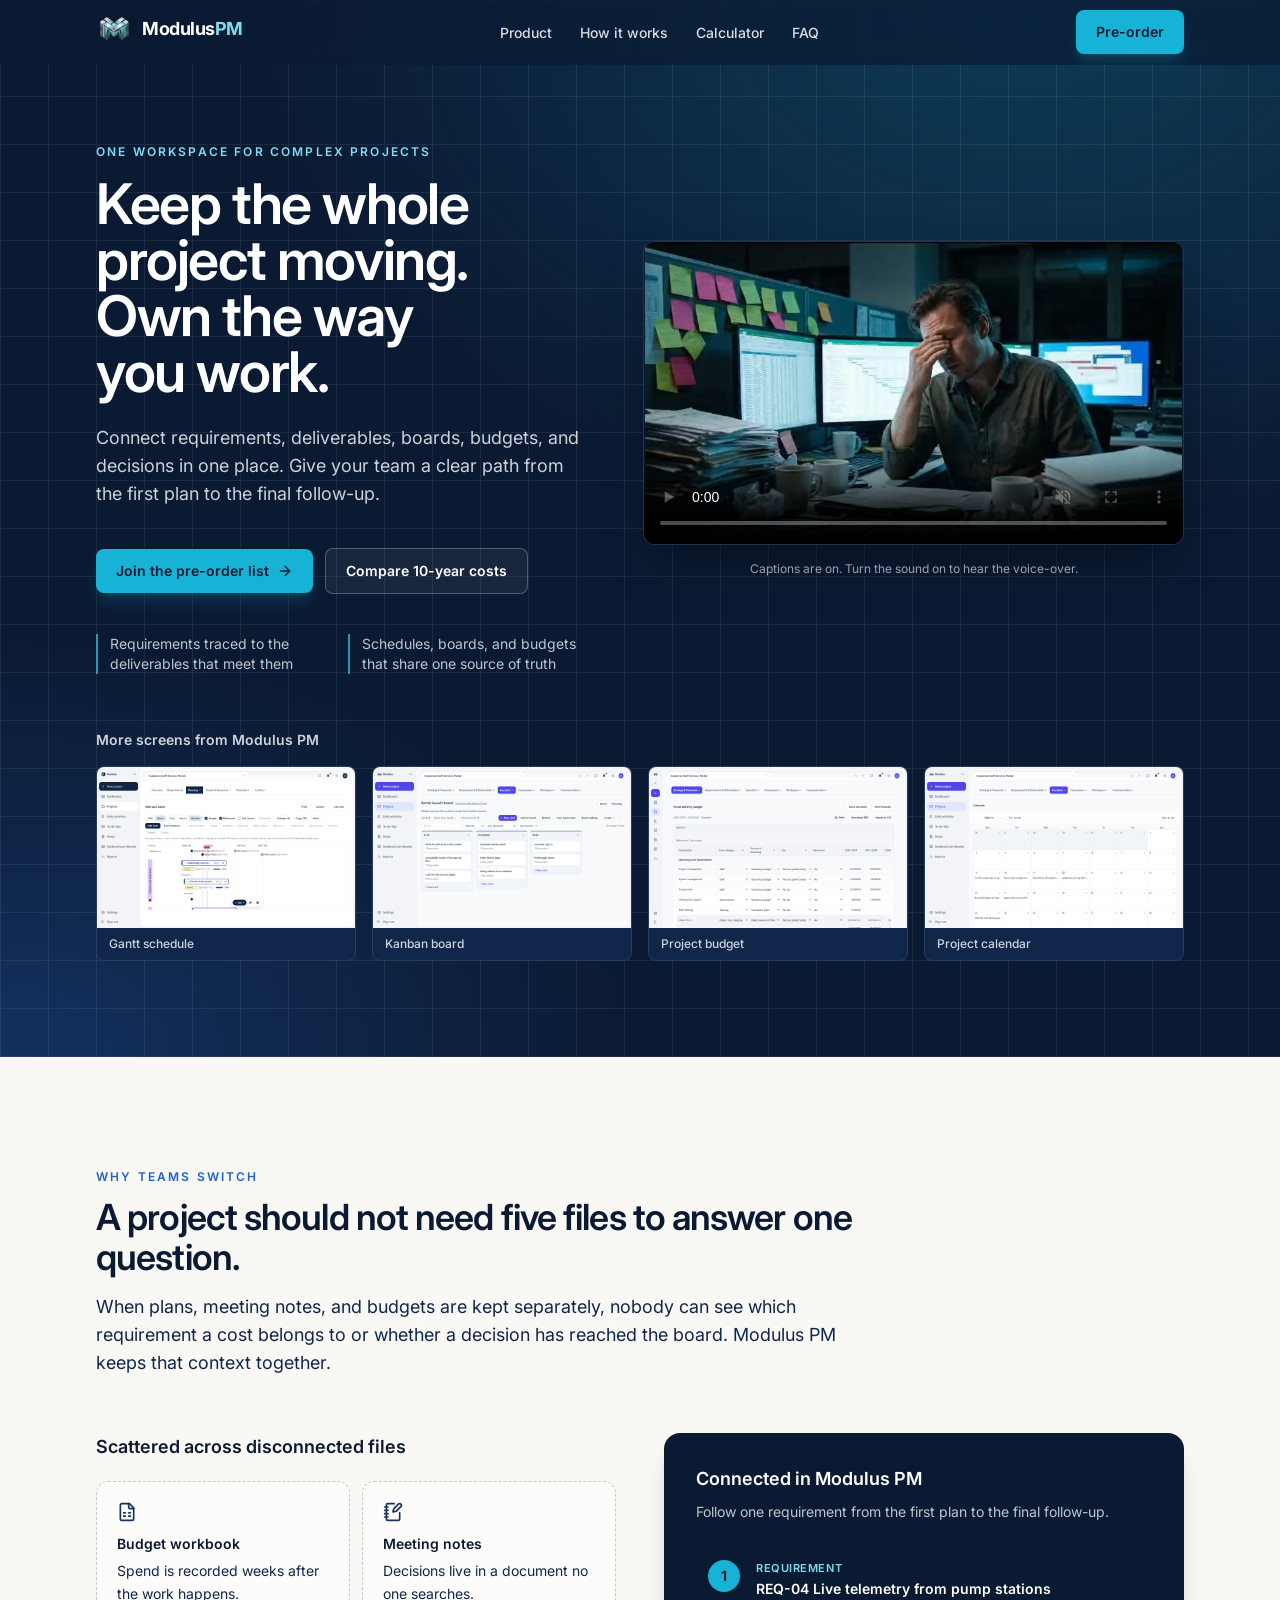
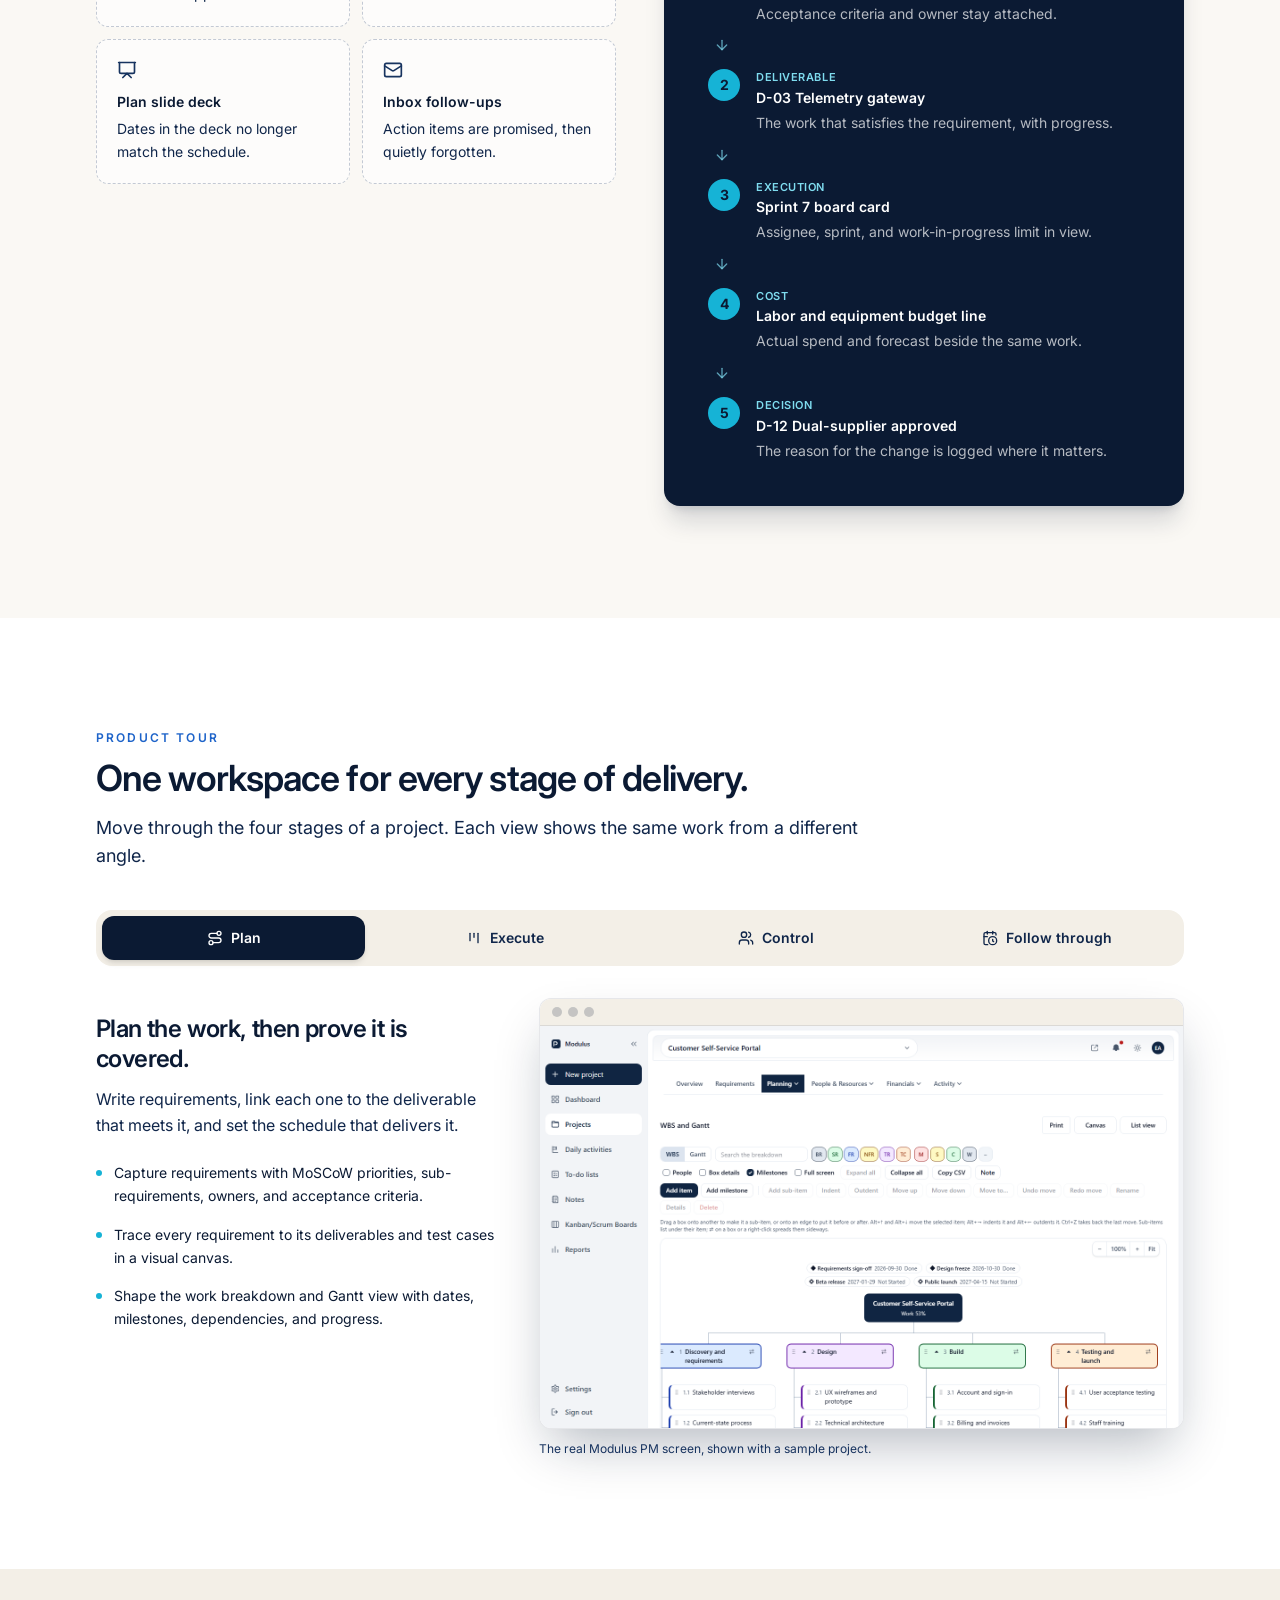
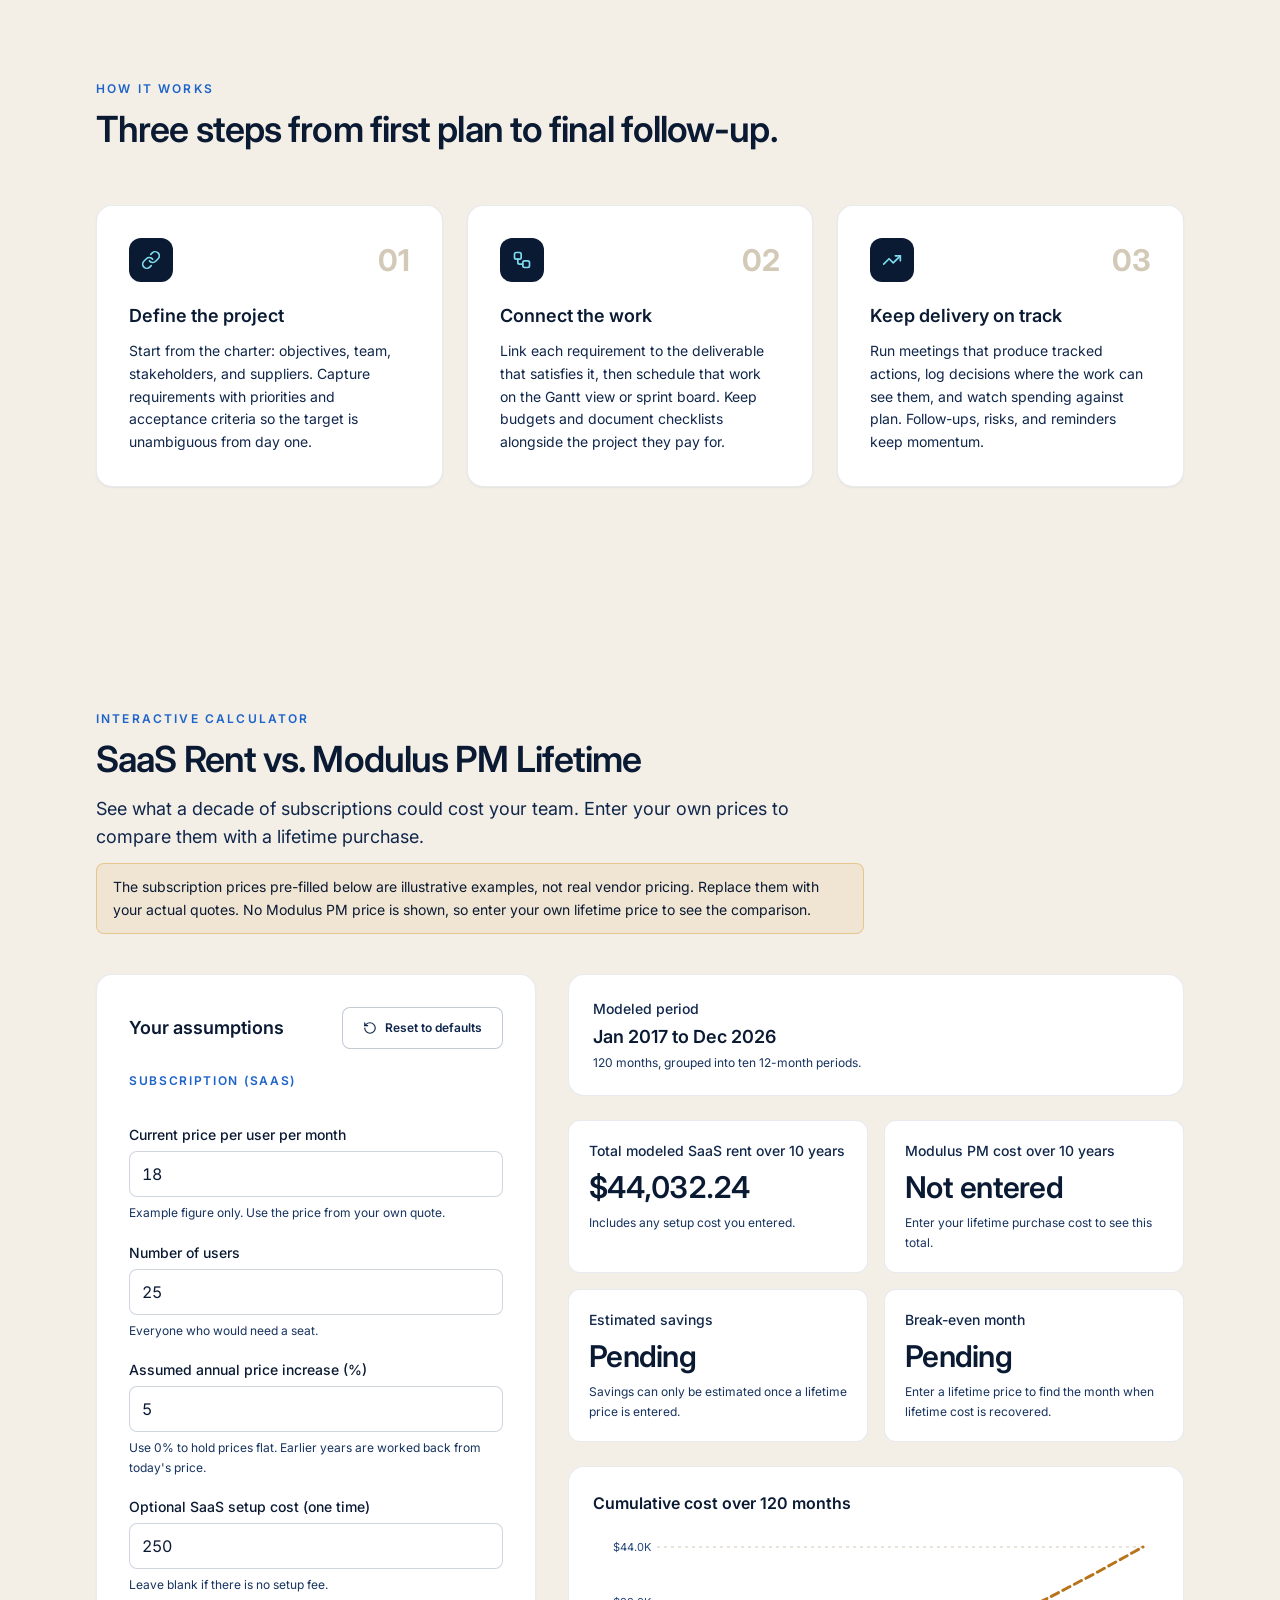
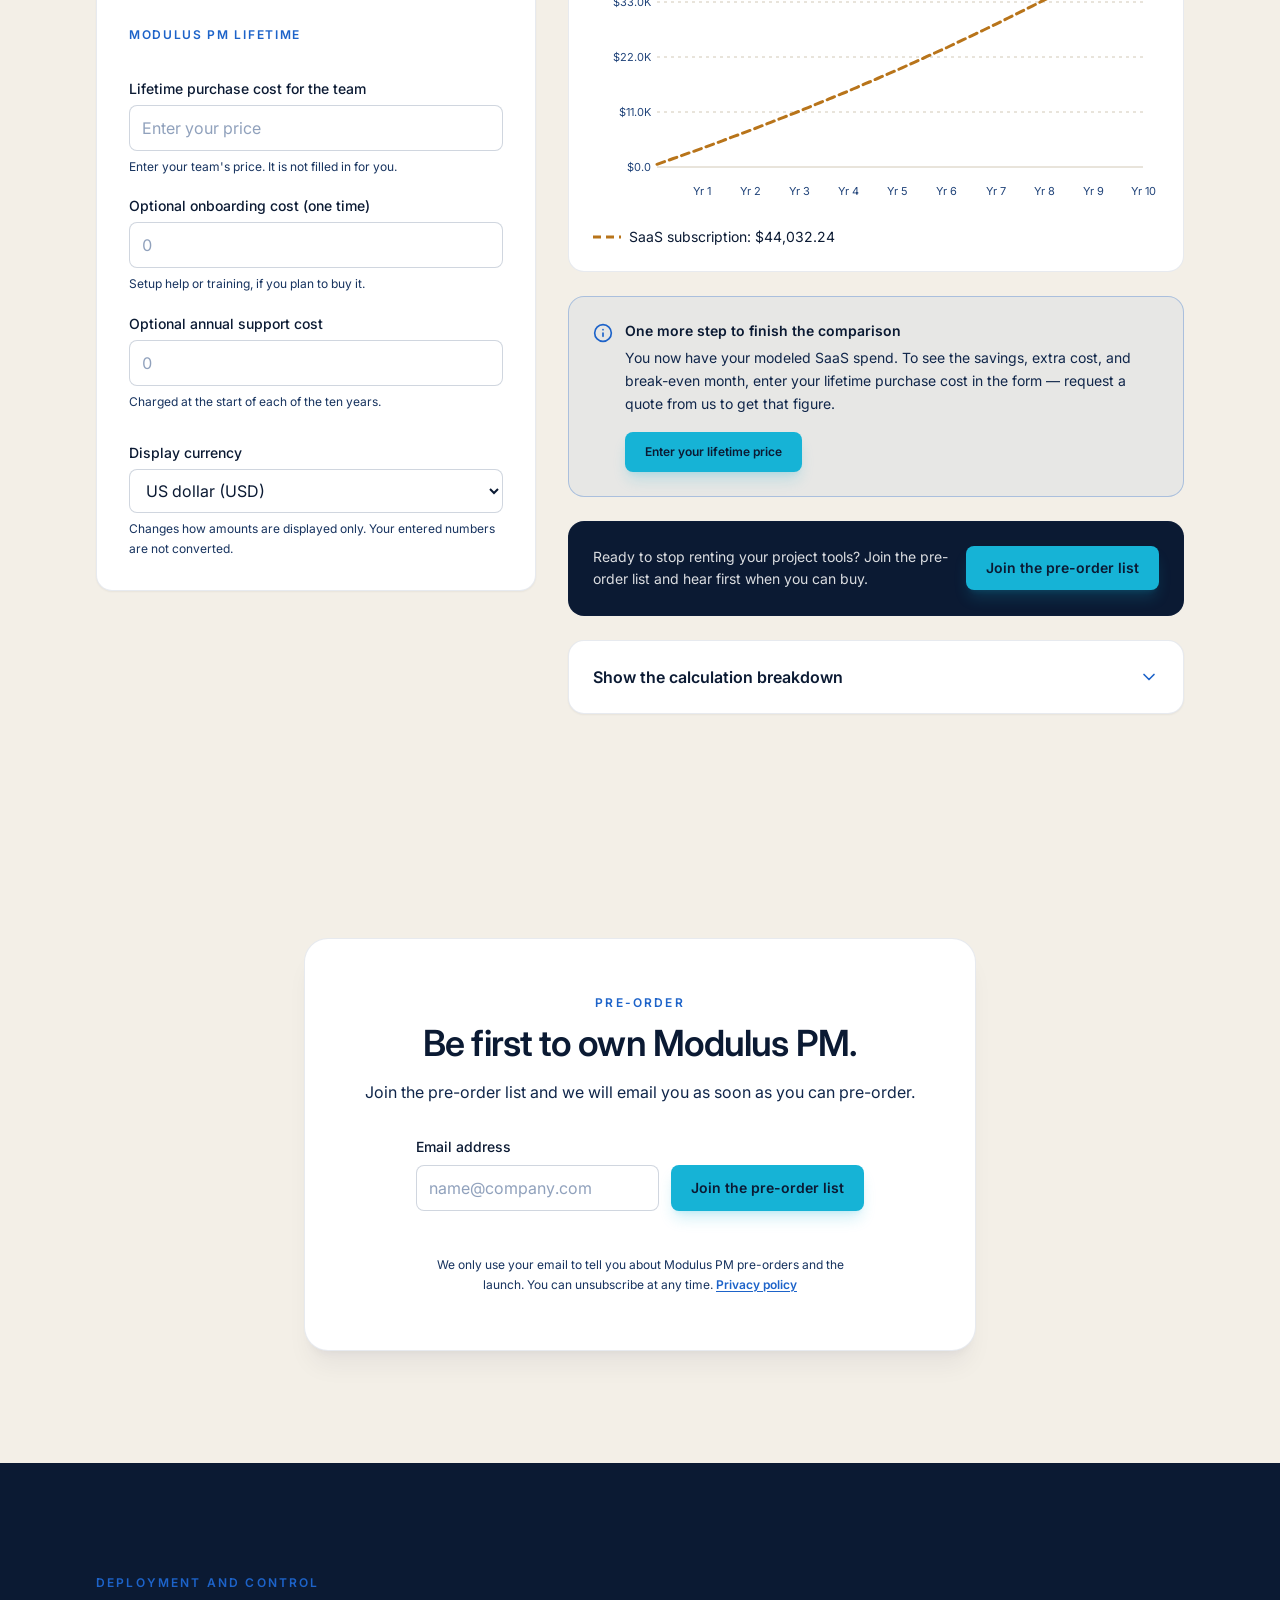
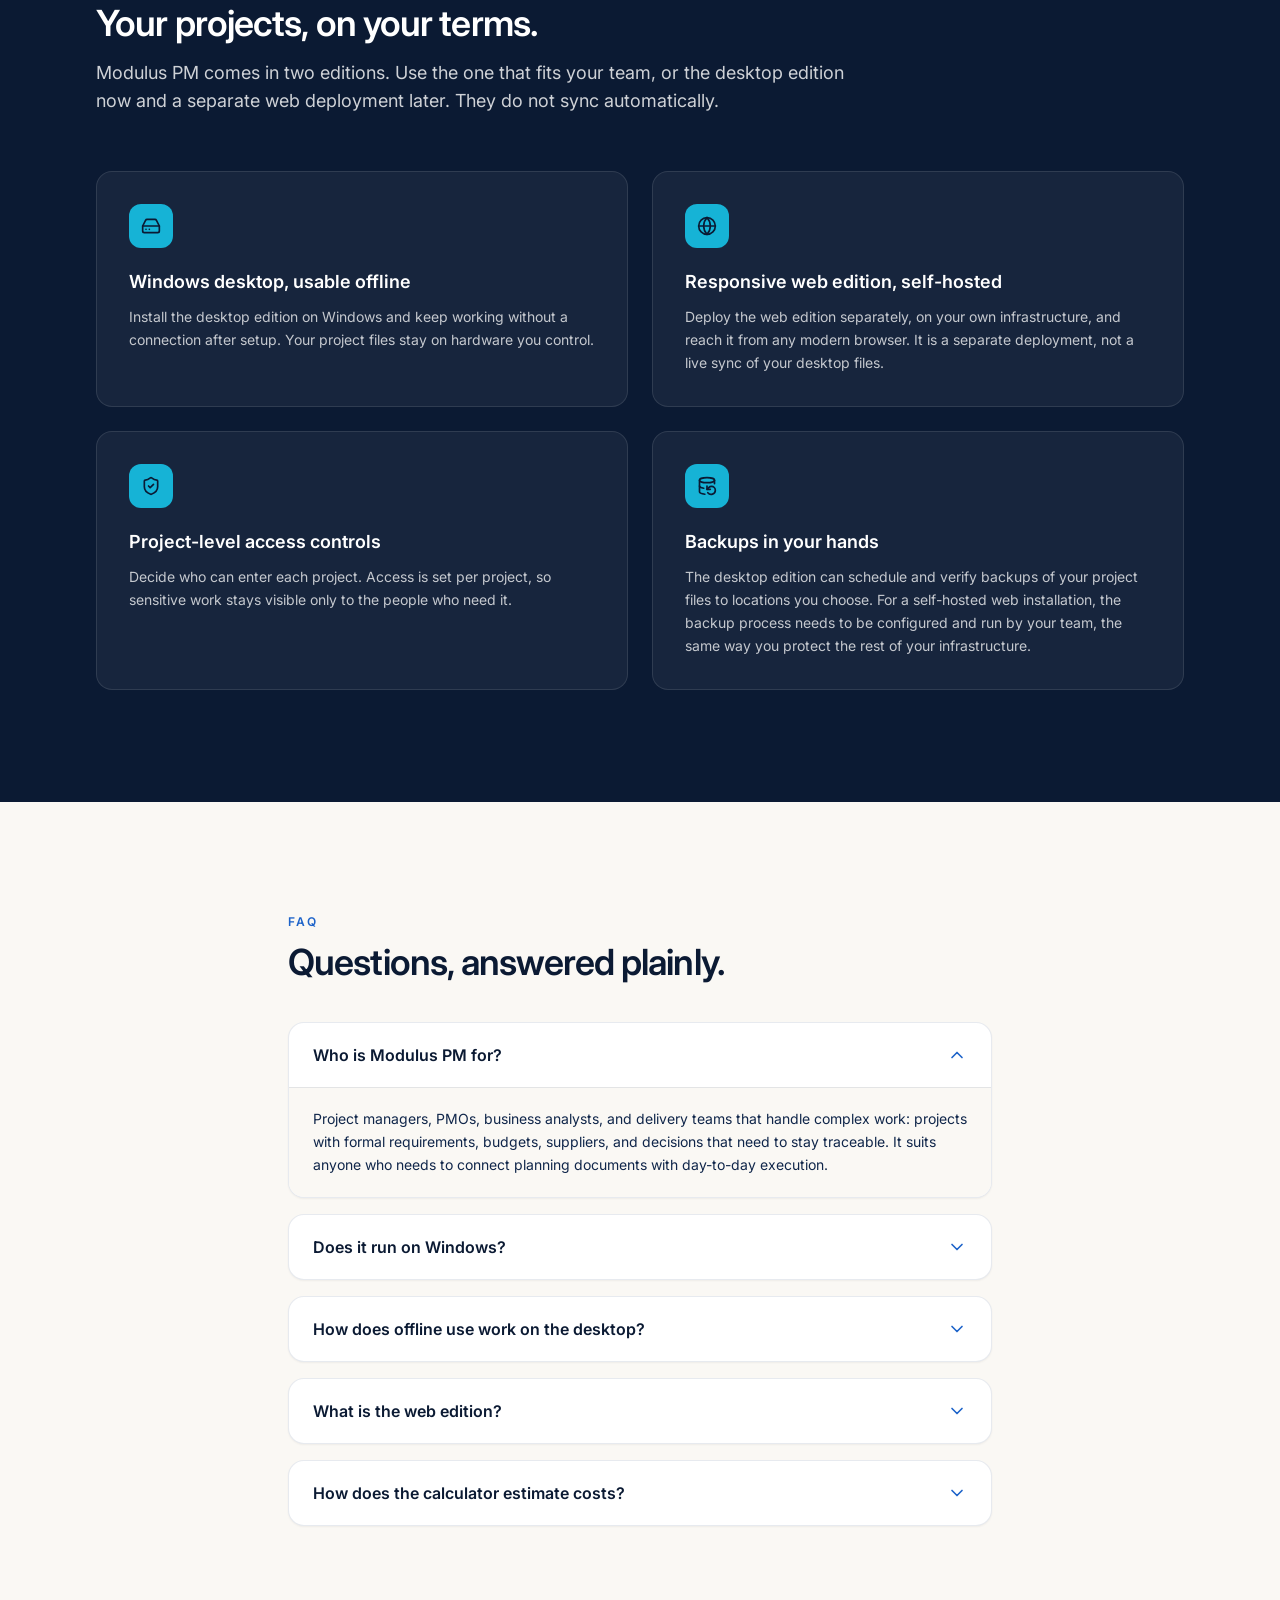
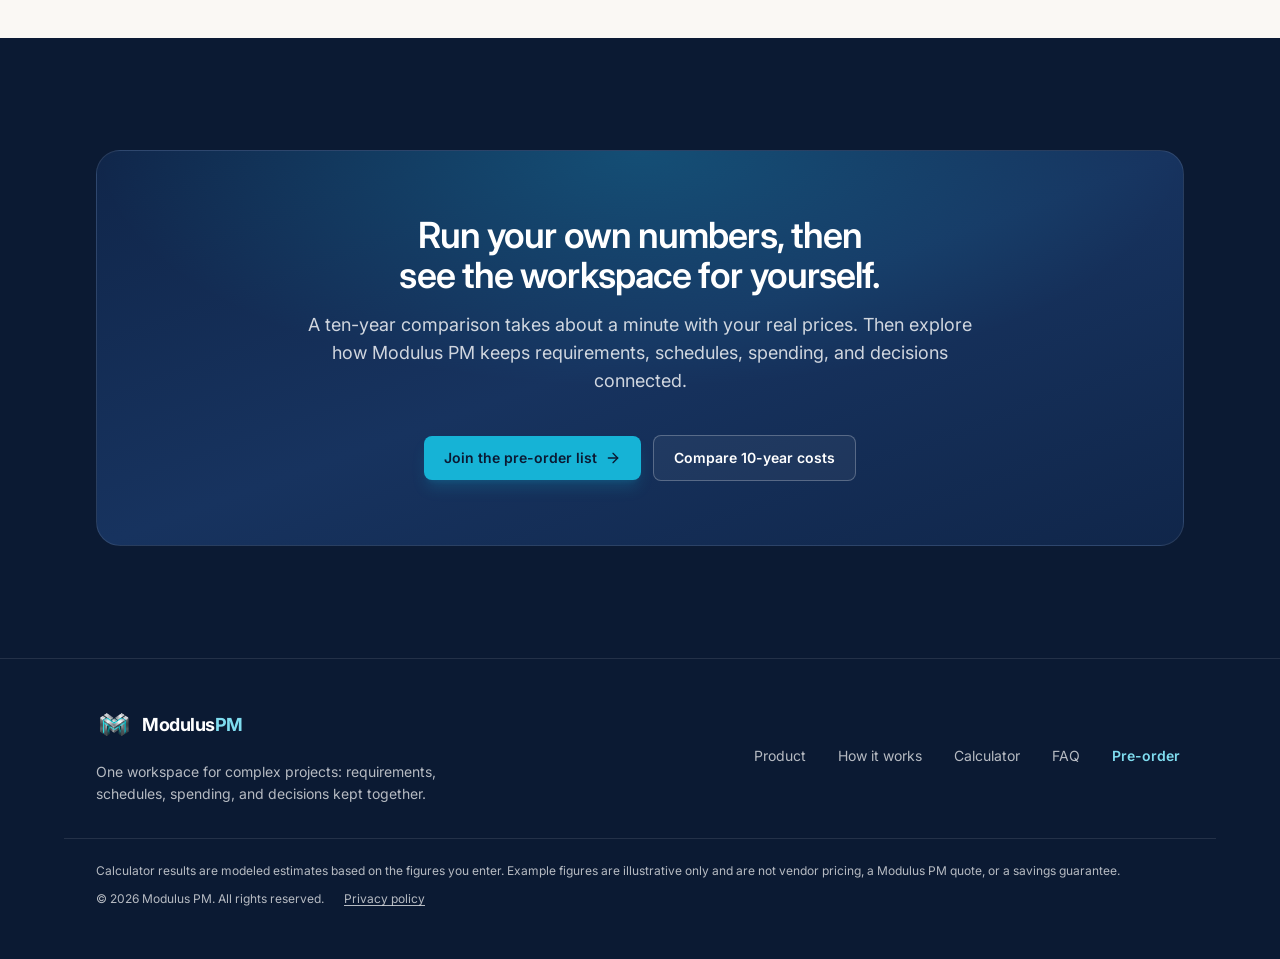
==== commit 8a7d5a82: "Hero video with captions, app screenshots, pre-order form and privacy page" ====
--- a/index.html
+++ b/index.html
@@ -2,7 +2,9 @@
 <html lang="en">
   <head>
     <meta charset="UTF-8" />
-    <link rel="icon" type="image/svg+xml" href="/favicon.svg" />
+    <link rel="icon" href="/favicon.ico" sizes="any" />
+    <link rel="icon" type="image/png" sizes="48x48" href="/icons/icon-48x48.png" />
+    <link rel="apple-touch-icon" href="/icons/icon-180x180.png" />
     <meta name="viewport" content="width=device-width, initial-scale=1.0" />
     <title>Modulus PM | Connected delivery for complex projects</title>
     <meta
@@ -16,7 +18,6 @@
       property="og:description"
       content="Keep requirements, deliverables, boards, budgets, and decisions aligned. Own the way you work and compare 10-year SaaS costs with a lifetime purchase."
     />
-    <meta name="twitter:card" content="summary" />
     <meta name="twitter:title" content="Modulus PM | Connected delivery for complex projects" />
     <meta
       name="twitter:description"
@@ -28,11 +29,15 @@
       href="https://fonts.googleapis.com/css2?family=Inter:wght@400;500;600;700;800&display=swap"
       rel="stylesheet"
     />
-    <meta property="og:image" content="https://bolt.new/static/og_default.png">
-    <meta name="twitter:card" content="summary_large_image">
-    <meta name="twitter:image" content="https://bolt.new/static/og_default.png">
-    <script type="module" crossorigin src="/assets/index-Cxeu4gHe.js"></script>
-    <link rel="stylesheet" crossorigin href="/assets/index-Bir9ZRV-.css">
+    <meta property="og:image" content="https://eliandigitalsolutions.com/og.png" />
+    <meta property="og:image:width" content="1200" />
+    <meta property="og:image:height" content="630" />
+    <meta property="og:url" content="https://eliandigitalsolutions.com/" />
+    <meta name="twitter:card" content="summary_large_image" />
+    <meta name="twitter:image" content="https://eliandigitalsolutions.com/og.png" />
+    <script type="module" crossorigin src="/assets/main-HzydTf_-.js"></script>
+    <link rel="modulepreload" crossorigin href="/assets/index-0Lii-FFf.js">
+    <link rel="stylesheet" crossorigin href="/assets/index-DSt0_Tzt.css">
   </head>
   <body>
     <div id="root"></div>
--- a/assets/index-DSt0_Tzt.css
+++ b/assets/index-DSt0_Tzt.css
@@ -0,0 +1 @@
+*,:before,:after{--tw-border-spacing-x: 0;--tw-border-spacing-y: 0;--tw-translate-x: 0;--tw-translate-y: 0;--tw-rotate: 0;--tw-skew-x: 0;--tw-skew-y: 0;--tw-scale-x: 1;--tw-scale-y: 1;--tw-pan-x: ;--tw-pan-y: ;--tw-pinch-zoom: ;--tw-scroll-snap-strictness: proximity;--tw-gradient-from-position: ;--tw-gradient-via-position: ;--tw-gradient-to-position: ;--tw-ordinal: ;--tw-slashed-zero: ;--tw-numeric-figure: ;--tw-numeric-spacing: ;--tw-numeric-fraction: ;--tw-ring-inset: ;--tw-ring-offset-width: 0px;--tw-ring-offset-color: #fff;--tw-ring-color: rgb(42 116 224 / .5);--tw-ring-offset-shadow: 0 0 #0000;--tw-ring-shadow: 0 0 #0000;--tw-shadow: 0 0 #0000;--tw-shadow-colored: 0 0 #0000;--tw-blur: ;--tw-brightness: ;--tw-contrast: ;--tw-grayscale: ;--tw-hue-rotate: ;--tw-invert: ;--tw-saturate: ;--tw-sepia: ;--tw-drop-shadow: ;--tw-backdrop-blur: ;--tw-backdrop-brightness: ;--tw-backdrop-contrast: ;--tw-backdrop-grayscale: ;--tw-backdrop-hue-rotate: ;--tw-backdrop-invert: ;--tw-backdrop-opacity: ;--tw-backdrop-saturate: ;--tw-backdrop-sepia: ;--tw-contain-size: ;--tw-contain-layout: ;--tw-contain-paint: ;--tw-contain-style: }::backdrop{--tw-border-spacing-x: 0;--tw-border-spacing-y: 0;--tw-translate-x: 0;--tw-translate-y: 0;--tw-rotate: 0;--tw-skew-x: 0;--tw-skew-y: 0;--tw-scale-x: 1;--tw-scale-y: 1;--tw-pan-x: ;--tw-pan-y: ;--tw-pinch-zoom: ;--tw-scroll-snap-strictness: proximity;--tw-gradient-from-position: ;--tw-gradient-via-position: ;--tw-gradient-to-position: ;--tw-ordinal: ;--tw-slashed-zero: ;--tw-numeric-figure: ;--tw-numeric-spacing: ;--tw-numeric-fraction: ;--tw-ring-inset: ;--tw-ring-offset-width: 0px;--tw-ring-offset-color: #fff;--tw-ring-color: rgb(42 116 224 / .5);--tw-ring-offset-shadow: 0 0 #0000;--tw-ring-shadow: 0 0 #0000;--tw-shadow: 0 0 #0000;--tw-shadow-colored: 0 0 #0000;--tw-blur: ;--tw-brightness: ;--tw-contrast: ;--tw-grayscale: ;--tw-hue-rotate: ;--tw-invert: ;--tw-saturate: ;--tw-sepia: ;--tw-drop-shadow: ;--tw-backdrop-blur: ;--tw-backdrop-brightness: ;--tw-backdrop-contrast: ;--tw-backdrop-grayscale: ;--tw-backdrop-hue-rotate: ;--tw-backdrop-invert: ;--tw-backdrop-opacity: ;--tw-backdrop-saturate: ;--tw-backdrop-sepia: ;--tw-contain-size: ;--tw-contain-layout: ;--tw-contain-paint: ;--tw-contain-style: }*,:before,:after{box-sizing:border-box;border-width:0;border-style:solid;border-color:#e5e7eb}:before,:after{--tw-content: ""}html,:host{line-height:1.5;-webkit-text-size-adjust:100%;-moz-tab-size:4;-o-tab-size:4;tab-size:4;font-family:Inter,system-ui,-apple-system,Segoe UI,sans-serif;font-feature-settings:normal;font-variation-settings:normal;-webkit-tap-highlight-color:transparent}body{margin:0;line-height:inherit}hr{height:0;color:inherit;border-top-width:1px}abbr:where([title]){-webkit-text-decoration:underline dotted;text-decoration:underline dotted}h1,h2,h3,h4,h5,h6{font-size:inherit;font-weight:inherit}a{color:inherit;text-decoration:inherit}b,strong{font-weight:bolder}code,kbd,samp,pre{font-family:ui-monospace,SFMono-Regular,Menlo,Monaco,Consolas,Liberation Mono,Courier New,monospace;font-feature-settings:normal;font-variation-settings:normal;font-size:1em}small{font-size:80%}sub,sup{font-size:75%;line-height:0;position:relative;vertical-align:baseline}sub{bottom:-.25em}sup{top:-.5em}table{text-indent:0;border-color:inherit;border-collapse:collapse}button,input,optgroup,select,textarea{font-family:inherit;font-feature-settings:inherit;font-variation-settings:inherit;font-size:100%;font-weight:inherit;line-height:inherit;letter-spacing:inherit;color:inherit;margin:0;padding:0}button,select{text-transform:none}button,input:where([type=button]),input:where([type=reset]),input:where([type=submit]){-webkit-appearance:button;background-color:transparent;background-image:none}:-moz-focusring{outline:auto}:-moz-ui-invalid{box-shadow:none}progress{vertical-align:baseline}::-webkit-inner-spin-button,::-webkit-outer-spin-button{height:auto}[type=search]{-webkit-appearance:textfield;outline-offset:-2px}::-webkit-search-decoration{-webkit-appearance:none}::-webkit-file-upload-button{-webkit-appearance:button;font:inherit}summary{display:list-item}blockquote,dl,dd,h1,h2,h3,h4,h5,h6,hr,figure,p,pre{margin:0}fieldset{margin:0;padding:0}legend{padding:0}ol,ul,menu{list-style:none;margin:0;padding:0}dialog{padding:0}textarea{resize:vertical}input::-moz-placeholder,textarea::-moz-placeholder{opacity:1;color:#9ca3af}input::placeholder,textarea::placeholder{opacity:1;color:#9ca3af}button,[role=button]{cursor:pointer}:disabled{cursor:default}img,svg,video,canvas,audio,iframe,embed,object{display:block;vertical-align:middle}img,video{max-width:100%;height:auto}[hidden]:where(:not([hidden=until-found])){display:none}html{scroll-behavior:smooth;scroll-padding-top:5rem;-webkit-text-size-adjust:100%}body{--tw-bg-opacity: 1;background-color:rgb(250 248 244 / var(--tw-bg-opacity, 1));font-family:Inter,system-ui,-apple-system,Segoe UI,sans-serif;--tw-text-opacity: 1;color:rgb(11 26 51 / var(--tw-text-opacity, 1));-webkit-font-smoothing:antialiased;-moz-osx-font-smoothing:grayscale;overflow-x:hidden}:focus-visible{outline:2px solid transparent;outline-offset:2px;--tw-ring-offset-shadow: var(--tw-ring-inset) 0 0 0 var(--tw-ring-offset-width) var(--tw-ring-offset-color);--tw-ring-shadow: var(--tw-ring-inset) 0 0 0 calc(2px + var(--tw-ring-offset-width)) var(--tw-ring-color);box-shadow:var(--tw-ring-offset-shadow),var(--tw-ring-shadow),var(--tw-shadow, 0 0 #0000);--tw-ring-opacity: 1;--tw-ring-color: rgb(22 179 214 / var(--tw-ring-opacity, 1));--tw-ring-offset-width: 2px;--tw-ring-offset-color: #faf8f4}.sr-only{position:absolute;width:1px;height:1px;padding:0;margin:-1px;overflow:hidden;clip:rect(0,0,0,0);white-space:nowrap;border-width:0}.pointer-events-none{pointer-events:none}.visible{visibility:visible}.fixed{position:fixed}.absolute{position:absolute}.relative{position:relative}.inset-0{inset:0}.inset-x-0{left:0;right:0}.inset-x-4{left:1rem;right:1rem}.-left-\[10000px\]{left:-10000px}.bottom-4{bottom:1rem}.top-0{top:0}.top-0\.5{top:.125rem}.isolate{isolation:isolate}.-z-10{z-index:-10}.z-50{z-index:50}.z-\[70\]{z-index:70}.-m-1{margin:-.25rem}.mx-auto{margin-left:auto;margin-right:auto}.mb-2\.5{margin-bottom:.625rem}.mb-4{margin-bottom:1rem}.ml-2{margin-left:.5rem}.ml-3{margin-left:.75rem}.ml-\[88px\]{margin-left:88px}.mt-0\.5{margin-top:.125rem}.mt-1{margin-top:.25rem}.mt-1\.5{margin-top:.375rem}.mt-10{margin-top:2.5rem}.mt-12{margin-top:3rem}.mt-14{margin-top:3.5rem}.mt-2{margin-top:.5rem}.mt-2\.5{margin-top:.625rem}.mt-3{margin-top:.75rem}.mt-4{margin-top:1rem}.mt-5{margin-top:1.25rem}.mt-6{margin-top:1.5rem}.mt-8{margin-top:2rem}.mt-px{margin-top:1px}.block{display:block}.flex{display:flex}.inline-flex{display:inline-flex}.table{display:table}.grid{display:grid}.hidden{display:none}.aspect-\[16\/10\]{aspect-ratio:16/10}.aspect-video{aspect-ratio:16 / 9}.h-1{height:.25rem}.h-1\.5{height:.375rem}.h-10{height:2.5rem}.h-11{height:2.75rem}.h-16{height:4rem}.h-2{height:.5rem}.h-2\.5{height:.625rem}.h-3{height:.75rem}.h-3\.5{height:.875rem}.h-4{height:1rem}.h-5{height:1.25rem}.h-8{height:2rem}.h-9{height:2.25rem}.h-auto{height:auto}.h-px{height:1px}.min-h-\[1\.25rem\]{min-height:1.25rem}.min-h-screen{min-height:100vh}.w-1\.5{width:.375rem}.w-1\/2{width:50%}.w-10{width:2.5rem}.w-11{width:2.75rem}.w-2\.5{width:.625rem}.w-3{width:.75rem}.w-3\.5{width:.875rem}.w-4{width:1rem}.w-5{width:1.25rem}.w-8{width:2rem}.w-9{width:2.25rem}.w-\[62\%\]{width:62%}.w-\[80px\]{width:80px}.w-\[min\(94vw\,1200px\)\]{width:min(94vw,1200px)}.w-full{width:100%}.w-px{width:1px}.min-w-0{min-width:0px}.min-w-\[520px\]{min-width:520px}.max-w-2xl{max-width:42rem}.max-w-3xl{max-width:48rem}.max-w-6xl{max-width:72rem}.max-w-full{max-width:100%}.max-w-md{max-width:28rem}.max-w-none{max-width:none}.max-w-sm{max-width:24rem}.max-w-xl{max-width:36rem}.flex-1{flex:1 1 0%}.shrink-0{flex-shrink:0}.rotate-180{--tw-rotate: 180deg;transform:translate(var(--tw-translate-x),var(--tw-translate-y)) rotate(var(--tw-rotate)) skew(var(--tw-skew-x)) skewY(var(--tw-skew-y)) scaleX(var(--tw-scale-x)) scaleY(var(--tw-scale-y))}.rotate-45{--tw-rotate: 45deg;transform:translate(var(--tw-translate-x),var(--tw-translate-y)) rotate(var(--tw-rotate)) skew(var(--tw-skew-x)) skewY(var(--tw-skew-y)) scaleX(var(--tw-scale-x)) scaleY(var(--tw-scale-y))}@keyframes spin{to{transform:rotate(360deg)}}.animate-spin{animation:spin 1s linear infinite}.cursor-pointer{cursor:pointer}.scroll-mt-20{scroll-margin-top:5rem}.scroll-mt-24{scroll-margin-top:6rem}.list-disc{list-style-type:disc}.list-none{list-style-type:none}.grid-cols-2{grid-template-columns:repeat(2,minmax(0,1fr))}.grid-cols-6{grid-template-columns:repeat(6,minmax(0,1fr))}.grid-cols-\[minmax\(0\,1\.2fr\)_repeat\(3\,minmax\(0\,1fr\)\)\]{grid-template-columns:minmax(0,1.2fr) repeat(3,minmax(0,1fr))}.flex-col{flex-direction:column}.flex-col-reverse{flex-direction:column-reverse}.flex-wrap{flex-wrap:wrap}.items-start{align-items:flex-start}.items-center{align-items:center}.items-baseline{align-items:baseline}.justify-start{justify-content:flex-start}.justify-center{justify-content:center}.justify-between{justify-content:space-between}.gap-1{gap:.25rem}.gap-1\.5{gap:.375rem}.gap-12{gap:3rem}.gap-2{gap:.5rem}.gap-2\.5{gap:.625rem}.gap-3{gap:.75rem}.gap-4{gap:1rem}.gap-6{gap:1.5rem}.gap-8{gap:2rem}.gap-x-4{-moz-column-gap:1rem;column-gap:1rem}.gap-x-6{-moz-column-gap:1.5rem;column-gap:1.5rem}.gap-y-1{row-gap:.25rem}.gap-y-2{row-gap:.5rem}.space-y-1>:not([hidden])~:not([hidden]){--tw-space-y-reverse: 0;margin-top:calc(.25rem * calc(1 - var(--tw-space-y-reverse)));margin-bottom:calc(.25rem * var(--tw-space-y-reverse))}.space-y-2>:not([hidden])~:not([hidden]){--tw-space-y-reverse: 0;margin-top:calc(.5rem * calc(1 - var(--tw-space-y-reverse)));margin-bottom:calc(.5rem * var(--tw-space-y-reverse))}.space-y-2\.5>:not([hidden])~:not([hidden]){--tw-space-y-reverse: 0;margin-top:calc(.625rem * calc(1 - var(--tw-space-y-reverse)));margin-bottom:calc(.625rem * var(--tw-space-y-reverse))}.space-y-3>:not([hidden])~:not([hidden]){--tw-space-y-reverse: 0;margin-top:calc(.75rem * calc(1 - var(--tw-space-y-reverse)));margin-bottom:calc(.75rem * var(--tw-space-y-reverse))}.space-y-4>:not([hidden])~:not([hidden]){--tw-space-y-reverse: 0;margin-top:calc(1rem * calc(1 - var(--tw-space-y-reverse)));margin-bottom:calc(1rem * var(--tw-space-y-reverse))}.space-y-5>:not([hidden])~:not([hidden]){--tw-space-y-reverse: 0;margin-top:calc(1.25rem * calc(1 - var(--tw-space-y-reverse)));margin-bottom:calc(1.25rem * var(--tw-space-y-reverse))}.space-y-6>:not([hidden])~:not([hidden]){--tw-space-y-reverse: 0;margin-top:calc(1.5rem * calc(1 - var(--tw-space-y-reverse)));margin-bottom:calc(1.5rem * var(--tw-space-y-reverse))}.space-y-8>:not([hidden])~:not([hidden]){--tw-space-y-reverse: 0;margin-top:calc(2rem * calc(1 - var(--tw-space-y-reverse)));margin-bottom:calc(2rem * var(--tw-space-y-reverse))}.overflow-hidden{overflow:hidden}.overflow-visible{overflow:visible}.overflow-x-auto{overflow-x:auto}.overflow-x-clip{overflow-x:clip}.truncate{overflow:hidden;text-overflow:ellipsis;white-space:nowrap}.whitespace-nowrap{white-space:nowrap}.text-balance{text-wrap:balance}.break-words{overflow-wrap:break-word}.rounded{border-radius:.25rem}.rounded-2xl{border-radius:1rem}.rounded-3xl{border-radius:1.5rem}.rounded-full{border-radius:9999px}.rounded-lg{border-radius:.5rem}.rounded-md{border-radius:.375rem}.rounded-xl{border-radius:.75rem}.border{border-width:1px}.border-b{border-bottom-width:1px}.border-l-2{border-left-width:2px}.border-t{border-top-width:1px}.border-dashed{border-style:dashed}.border-amber-500\/40{border-color:#d9962b66}.border-amber-500\/50{border-color:#d9962b80}.border-blue-600{--tw-border-opacity: 1;border-color:rgb(29 99 201 / var(--tw-border-opacity, 1))}.border-blue-600\/30{border-color:#1d63c94d}.border-cyan-400\/70{border-color:#38c8e6b3}.border-cyan-500\/40{border-color:#16b3d666}.border-cyan-500\/50{border-color:#16b3d680}.border-navy-700\/10{border-color:#17335f1a}.border-navy-700\/15{border-color:#17335f26}.border-navy-700\/20{border-color:#17335f33}.border-navy-700\/25{border-color:#17335f40}.border-navy-700\/30{border-color:#17335f4d}.border-navy-700\/40{border-color:#17335f66}.border-navy-900\/10{border-color:#0b1a331a}.border-transparent{border-color:transparent}.border-white\/10{border-color:#ffffff1a}.border-white\/20{border-color:#fff3}.border-white\/25{border-color:#ffffff40}.bg-amber-500{--tw-bg-opacity: 1;background-color:rgb(217 150 43 / var(--tw-bg-opacity, 1))}.bg-amber-500\/10{background-color:#d9962b1a}.bg-amber-500\/20{background-color:#d9962b33}.bg-blue-500{--tw-bg-opacity: 1;background-color:rgb(42 116 224 / var(--tw-bg-opacity, 1))}.bg-blue-600{--tw-bg-opacity: 1;background-color:rgb(29 99 201 / var(--tw-bg-opacity, 1))}.bg-blue-600\/5{background-color:#1d63c90d}.bg-cyan-100{--tw-bg-opacity: 1;background-color:rgb(217 246 252 / var(--tw-bg-opacity, 1))}.bg-cyan-100\/50{background-color:#d9f6fc80}.bg-cyan-100\/60{background-color:#d9f6fc99}.bg-cyan-100\/70{background-color:#d9f6fcb3}.bg-cyan-400{--tw-bg-opacity: 1;background-color:rgb(56 200 230 / var(--tw-bg-opacity, 1))}.bg-cyan-500{--tw-bg-opacity: 1;background-color:rgb(22 179 214 / var(--tw-bg-opacity, 1))}.bg-cyan-500\/10{background-color:#16b3d61a}.bg-navy-600{--tw-bg-opacity: 1;background-color:rgb(33 68 122 / var(--tw-bg-opacity, 1))}.bg-navy-700{--tw-bg-opacity: 1;background-color:rgb(23 51 95 / var(--tw-bg-opacity, 1))}.bg-navy-700\/20{background-color:#17335f33}.bg-navy-700\/30{background-color:#17335f4d}.bg-navy-800{--tw-bg-opacity: 1;background-color:rgb(16 38 74 / var(--tw-bg-opacity, 1))}.bg-navy-900{--tw-bg-opacity: 1;background-color:rgb(11 26 51 / var(--tw-bg-opacity, 1))}.bg-navy-900\/20{background-color:#0b1a3333}.bg-navy-900\/70{background-color:#0b1a33b3}.bg-navy-900\/95{background-color:#0b1a33f2}.bg-warm-100{--tw-bg-opacity: 1;background-color:rgb(243 239 231 / var(--tw-bg-opacity, 1))}.bg-warm-200{--tw-bg-opacity: 1;background-color:rgb(230 224 211 / var(--tw-bg-opacity, 1))}.bg-warm-50{--tw-bg-opacity: 1;background-color:rgb(250 248 244 / var(--tw-bg-opacity, 1))}.bg-white{--tw-bg-opacity: 1;background-color:rgb(255 255 255 / var(--tw-bg-opacity, 1))}.bg-white\/15{background-color:#ffffff26}.bg-white\/5{background-color:#ffffff0d}.bg-white\/60{background-color:#fff9}.bg-\[radial-gradient\(50\%_60\%_at_50\%_0\%\,rgba\(22\,179\,214\,0\.25\)\,transparent\)\]{background-image:radial-gradient(50% 60% at 50% 0%,rgba(22,179,214,.25),transparent)}.bg-\[radial-gradient\(60\%_50\%_at_80\%_0\%\,rgba\(22\,179\,214\,0\.22\)\,transparent\)\,radial-gradient\(50\%_40\%_at_0\%_100\%\,rgba\(42\,116\,224\,0\.25\)\,transparent\)\]{background-image:radial-gradient(60% 50% at 80% 0%,rgba(22,179,214,.22),transparent),radial-gradient(50% 40% at 0% 100%,rgba(42,116,224,.25),transparent)}.bg-gradient-to-br{background-image:linear-gradient(to bottom right,var(--tw-gradient-stops))}.from-navy-800{--tw-gradient-from: #10264a var(--tw-gradient-from-position);--tw-gradient-to: rgb(16 38 74 / 0) var(--tw-gradient-to-position);--tw-gradient-stops: var(--tw-gradient-from), var(--tw-gradient-to)}.via-navy-700{--tw-gradient-to: rgb(23 51 95 / 0) var(--tw-gradient-to-position);--tw-gradient-stops: var(--tw-gradient-from), #17335f var(--tw-gradient-via-position), var(--tw-gradient-to)}.to-navy-800{--tw-gradient-to: #10264a var(--tw-gradient-to-position)}.object-contain{-o-object-fit:contain;object-fit:contain}.object-cover{-o-object-fit:cover;object-fit:cover}.object-left-top{-o-object-position:left top;object-position:left top}.p-0{padding:0}.p-1{padding:.25rem}.p-1\.5{padding:.375rem}.p-2\.5{padding:.625rem}.p-3{padding:.75rem}.p-3\.5{padding:.875rem}.p-4{padding:1rem}.p-5{padding:1.25rem}.p-6{padding:1.5rem}.px-1{padding-left:.25rem;padding-right:.25rem}.px-1\.5{padding-left:.375rem;padding-right:.375rem}.px-2\.5{padding-left:.625rem;padding-right:.625rem}.px-3{padding-left:.75rem;padding-right:.75rem}.px-4{padding-left:1rem;padding-right:1rem}.px-5{padding-left:1.25rem;padding-right:1.25rem}.px-6{padding-left:1.5rem;padding-right:1.5rem}.py-0\.5{padding-top:.125rem;padding-bottom:.125rem}.py-1{padding-top:.25rem;padding-bottom:.25rem}.py-10{padding-top:2.5rem;padding-bottom:2.5rem}.py-12{padding-top:3rem;padding-bottom:3rem}.py-16{padding-top:4rem;padding-bottom:4rem}.py-2{padding-top:.5rem;padding-bottom:.5rem}.py-2\.5{padding-top:.625rem;padding-bottom:.625rem}.py-20{padding-top:5rem;padding-bottom:5rem}.py-3{padding-top:.75rem;padding-bottom:.75rem}.py-5{padding-top:1.25rem;padding-bottom:1.25rem}.pb-14{padding-bottom:3.5rem}.pb-16{padding-bottom:4rem}.pb-6{padding-bottom:1.5rem}.pl-3{padding-left:.75rem}.pl-5{padding-left:1.25rem}.pl-6{padding-left:1.5rem}.pl-\[1\.15rem\]{padding-left:1.15rem}.pt-1{padding-top:.25rem}.pt-28{padding-top:7rem}.pt-3{padding-top:.75rem}.pt-6{padding-top:1.5rem}.text-left{text-align:left}.text-center{text-align:center}.text-right{text-align:right}.text-2xl{font-size:1.5rem;line-height:2rem}.text-3xl{font-size:1.875rem;line-height:2.25rem}.text-4xl{font-size:2.25rem;line-height:2.5rem}.text-\[10px\]{font-size:10px}.text-\[11px\]{font-size:11px}.text-\[8px\]{font-size:8px}.text-\[9px\]{font-size:9px}.text-base{font-size:1rem;line-height:1.5rem}.text-lg{font-size:1.125rem;line-height:1.75rem}.text-sm{font-size:.875rem;line-height:1.25rem}.text-xs{font-size:.75rem;line-height:1rem}.font-bold{font-weight:700}.font-medium{font-weight:500}.font-semibold{font-weight:600}.uppercase{text-transform:uppercase}.not-italic{font-style:normal}.tabular-nums{--tw-numeric-spacing: tabular-nums;font-variant-numeric:var(--tw-ordinal) var(--tw-slashed-zero) var(--tw-numeric-figure) var(--tw-numeric-spacing) var(--tw-numeric-fraction)}.leading-\[1\.12\]{line-height:1.12}.leading-\[1\.15\]{line-height:1.15}.leading-relaxed{line-height:1.625}.leading-snug{line-height:1.375}.leading-tight{line-height:1.25}.tracking-\[0\.14em\]{letter-spacing:.14em}.tracking-\[0\.18em\]{letter-spacing:.18em}.tracking-tight{letter-spacing:-.025em}.tracking-wide{letter-spacing:.025em}.tracking-wider{letter-spacing:.05em}.text-amber-500{--tw-text-opacity: 1;color:rgb(217 150 43 / var(--tw-text-opacity, 1))}.text-blue-600{--tw-text-opacity: 1;color:rgb(29 99 201 / var(--tw-text-opacity, 1))}.text-cyan-300{--tw-text-opacity: 1;color:rgb(127 220 239 / var(--tw-text-opacity, 1))}.text-cyan-300\/70{color:#7fdcefb3}.text-cyan-500{--tw-text-opacity: 1;color:rgb(22 179 214 / var(--tw-text-opacity, 1))}.text-navy-700{--tw-text-opacity: 1;color:rgb(23 51 95 / var(--tw-text-opacity, 1))}.text-navy-800{--tw-text-opacity: 1;color:rgb(16 38 74 / var(--tw-text-opacity, 1))}.text-navy-900{--tw-text-opacity: 1;color:rgb(11 26 51 / var(--tw-text-opacity, 1))}.text-red-700{--tw-text-opacity: 1;color:rgb(185 28 28 / var(--tw-text-opacity, 1))}.text-transparent{color:transparent}.text-warm-300{--tw-text-opacity: 1;color:rgb(210 201 183 / var(--tw-text-opacity, 1))}.text-white{--tw-text-opacity: 1;color:rgb(255 255 255 / var(--tw-text-opacity, 1))}.text-white\/60{color:#fff9}.text-white\/70{color:#ffffffb3}.text-white\/75{color:#ffffffbf}.text-white\/80{color:#fffc}.text-white\/85{color:#ffffffd9}.underline{text-decoration-line:underline}.underline-offset-2{text-underline-offset:2px}.underline-offset-4{text-underline-offset:4px}.accent-blue-600{accent-color:#1d63c9}.opacity-\[0\.07\]{opacity:.07}.shadow-2xl{--tw-shadow: 0 25px 50px -12px rgb(0 0 0 / .25);--tw-shadow-colored: 0 25px 50px -12px var(--tw-shadow-color);box-shadow:var(--tw-ring-offset-shadow, 0 0 #0000),var(--tw-ring-shadow, 0 0 #0000),var(--tw-shadow)}.shadow-lg{--tw-shadow: 0 10px 15px -3px rgb(0 0 0 / .1), 0 4px 6px -4px rgb(0 0 0 / .1);--tw-shadow-colored: 0 10px 15px -3px var(--tw-shadow-color), 0 4px 6px -4px var(--tw-shadow-color);box-shadow:var(--tw-ring-offset-shadow, 0 0 #0000),var(--tw-ring-shadow, 0 0 #0000),var(--tw-shadow)}.shadow-md{--tw-shadow: 0 4px 6px -1px rgb(0 0 0 / .1), 0 2px 4px -2px rgb(0 0 0 / .1);--tw-shadow-colored: 0 4px 6px -1px var(--tw-shadow-color), 0 2px 4px -2px var(--tw-shadow-color);box-shadow:var(--tw-ring-offset-shadow, 0 0 #0000),var(--tw-ring-shadow, 0 0 #0000),var(--tw-shadow)}.shadow-sm{--tw-shadow: 0 1px 2px 0 rgb(0 0 0 / .05);--tw-shadow-colored: 0 1px 2px 0 var(--tw-shadow-color);box-shadow:var(--tw-ring-offset-shadow, 0 0 #0000),var(--tw-ring-shadow, 0 0 #0000),var(--tw-shadow)}.shadow-xl{--tw-shadow: 0 20px 25px -5px rgb(0 0 0 / .1), 0 8px 10px -6px rgb(0 0 0 / .1);--tw-shadow-colored: 0 20px 25px -5px var(--tw-shadow-color), 0 8px 10px -6px var(--tw-shadow-color);box-shadow:var(--tw-ring-offset-shadow, 0 0 #0000),var(--tw-ring-shadow, 0 0 #0000),var(--tw-shadow)}.shadow-black\/40{--tw-shadow-color: rgb(0 0 0 / .4);--tw-shadow: var(--tw-shadow-colored)}.shadow-cyan-500\/20{--tw-shadow-color: rgb(22 179 214 / .2);--tw-shadow: var(--tw-shadow-colored)}.shadow-navy-900\/15{--tw-shadow-color: rgb(11 26 51 / .15);--tw-shadow: var(--tw-shadow-colored)}.shadow-navy-900\/20{--tw-shadow-color: rgb(11 26 51 / .2);--tw-shadow: var(--tw-shadow-colored)}.shadow-navy-900\/25{--tw-shadow-color: rgb(11 26 51 / .25);--tw-shadow: var(--tw-shadow-colored)}.shadow-navy-900\/30{--tw-shadow-color: rgb(11 26 51 / .3);--tw-shadow: var(--tw-shadow-colored)}.shadow-navy-900\/5{--tw-shadow-color: rgb(11 26 51 / .05);--tw-shadow: var(--tw-shadow-colored)}.filter{filter:var(--tw-blur) var(--tw-brightness) var(--tw-contrast) var(--tw-grayscale) var(--tw-hue-rotate) var(--tw-invert) var(--tw-saturate) var(--tw-sepia) var(--tw-drop-shadow)}.backdrop-blur{--tw-backdrop-blur: blur(8px);-webkit-backdrop-filter:var(--tw-backdrop-blur) var(--tw-backdrop-brightness) var(--tw-backdrop-contrast) var(--tw-backdrop-grayscale) var(--tw-backdrop-hue-rotate) var(--tw-backdrop-invert) var(--tw-backdrop-opacity) var(--tw-backdrop-saturate) var(--tw-backdrop-sepia);backdrop-filter:var(--tw-backdrop-blur) var(--tw-backdrop-brightness) var(--tw-backdrop-contrast) var(--tw-backdrop-grayscale) var(--tw-backdrop-hue-rotate) var(--tw-backdrop-invert) var(--tw-backdrop-opacity) var(--tw-backdrop-saturate) var(--tw-backdrop-sepia)}.backdrop-blur-sm{--tw-backdrop-blur: blur(4px);-webkit-backdrop-filter:var(--tw-backdrop-blur) var(--tw-backdrop-brightness) var(--tw-backdrop-contrast) var(--tw-backdrop-grayscale) var(--tw-backdrop-hue-rotate) var(--tw-backdrop-invert) var(--tw-backdrop-opacity) var(--tw-backdrop-saturate) var(--tw-backdrop-sepia);backdrop-filter:var(--tw-backdrop-blur) var(--tw-backdrop-brightness) var(--tw-backdrop-contrast) var(--tw-backdrop-grayscale) var(--tw-backdrop-hue-rotate) var(--tw-backdrop-invert) var(--tw-backdrop-opacity) var(--tw-backdrop-saturate) var(--tw-backdrop-sepia)}.transition{transition-property:color,background-color,border-color,text-decoration-color,fill,stroke,opacity,box-shadow,transform,filter,backdrop-filter;transition-timing-function:cubic-bezier(.4,0,.2,1);transition-duration:.15s}.transition-all{transition-property:all;transition-timing-function:cubic-bezier(.4,0,.2,1);transition-duration:.15s}.transition-colors{transition-property:color,background-color,border-color,text-decoration-color,fill,stroke;transition-timing-function:cubic-bezier(.4,0,.2,1);transition-duration:.15s}.transition-shadow{transition-property:box-shadow;transition-timing-function:cubic-bezier(.4,0,.2,1);transition-duration:.15s}.transition-transform{transition-property:transform;transition-timing-function:cubic-bezier(.4,0,.2,1);transition-duration:.15s}.duration-200{transition-duration:.2s}.duration-300{transition-duration:.3s}.\[background-image\:linear-gradient\(to_right\,white_1px\,transparent_1px\)\,linear-gradient\(to_bottom\,white_1px\,transparent_1px\)\]{background-image:linear-gradient(to right,white 1px,transparent 1px),linear-gradient(to bottom,white 1px,transparent 1px)}.\[background-size\:48px_48px\]{background-size:48px 48px}@media(prefers-reduced-motion:reduce){html{scroll-behavior:auto}*,*:before,*:after{animation-duration:.01ms!important;animation-iteration-count:1!important;transition-duration:.01ms!important;scroll-behavior:auto!important}}.marker\:text-blue-600 *::marker{color:#1d63c9}.marker\:text-blue-600::marker{color:#1d63c9}.placeholder\:text-navy-600\/50::-moz-placeholder{color:#21447a80}.placeholder\:text-navy-600\/50::placeholder{color:#21447a80}.backdrop\:bg-black\/70::backdrop{background-color:#000000b3}.last\:border-b-0:last-child{border-bottom-width:0px}.hover\:border-cyan-400\/40:hover{border-color:#38c8e666}.hover\:border-cyan-400\/60:hover{border-color:#38c8e699}.hover\:border-navy-700\/40:hover{border-color:#17335f66}.hover\:bg-cyan-400:hover{--tw-bg-opacity: 1;background-color:rgb(56 200 230 / var(--tw-bg-opacity, 1))}.hover\:bg-navy-700:hover{--tw-bg-opacity: 1;background-color:rgb(23 51 95 / var(--tw-bg-opacity, 1))}.hover\:bg-warm-100:hover{--tw-bg-opacity: 1;background-color:rgb(243 239 231 / var(--tw-bg-opacity, 1))}.hover\:bg-white:hover{--tw-bg-opacity: 1;background-color:rgb(255 255 255 / var(--tw-bg-opacity, 1))}.hover\:bg-white\/10:hover{background-color:#ffffff1a}.hover\:bg-white\/5:hover{background-color:#ffffff0d}.hover\:text-navy-900:hover{--tw-text-opacity: 1;color:rgb(11 26 51 / var(--tw-text-opacity, 1))}.hover\:text-white:hover{--tw-text-opacity: 1;color:rgb(255 255 255 / var(--tw-text-opacity, 1))}.hover\:underline:hover{text-decoration-line:underline}.hover\:shadow-md:hover{--tw-shadow: 0 4px 6px -1px rgb(0 0 0 / .1), 0 2px 4px -2px rgb(0 0 0 / .1);--tw-shadow-colored: 0 4px 6px -1px var(--tw-shadow-color), 0 2px 4px -2px var(--tw-shadow-color);box-shadow:var(--tw-ring-offset-shadow, 0 0 #0000),var(--tw-ring-shadow, 0 0 #0000),var(--tw-shadow)}.focus\:not-sr-only:focus{position:static;width:auto;height:auto;padding:0;margin:0;overflow:visible;clip:auto;white-space:normal}.focus\:absolute:focus{position:absolute}.focus\:left-4:focus{left:1rem}.focus\:top-4:focus{top:1rem}.focus\:z-\[60\]:focus{z-index:60}.focus\:rounded-lg:focus{border-radius:.5rem}.focus\:border-blue-600:focus{--tw-border-opacity: 1;border-color:rgb(29 99 201 / var(--tw-border-opacity, 1))}.focus\:bg-cyan-500:focus{--tw-bg-opacity: 1;background-color:rgb(22 179 214 / var(--tw-bg-opacity, 1))}.focus\:px-4:focus{padding-left:1rem;padding-right:1rem}.focus\:py-2:focus{padding-top:.5rem;padding-bottom:.5rem}.focus\:text-sm:focus{font-size:.875rem;line-height:1.25rem}.focus\:font-semibold:focus{font-weight:600}.focus\:text-navy-900:focus{--tw-text-opacity: 1;color:rgb(11 26 51 / var(--tw-text-opacity, 1))}.focus\:outline-none:focus{outline:2px solid transparent;outline-offset:2px}.focus\:ring-2:focus{--tw-ring-offset-shadow: var(--tw-ring-inset) 0 0 0 var(--tw-ring-offset-width) var(--tw-ring-offset-color);--tw-ring-shadow: var(--tw-ring-inset) 0 0 0 calc(2px + var(--tw-ring-offset-width)) var(--tw-ring-color);box-shadow:var(--tw-ring-offset-shadow),var(--tw-ring-shadow),var(--tw-shadow, 0 0 #0000)}.focus\:ring-cyan-500\/40:focus{--tw-ring-color: rgb(22 179 214 / .4)}.focus-visible\:outline-none:focus-visible{outline:2px solid transparent;outline-offset:2px}.focus-visible\:ring-2:focus-visible{--tw-ring-offset-shadow: var(--tw-ring-inset) 0 0 0 var(--tw-ring-offset-width) var(--tw-ring-offset-color);--tw-ring-shadow: var(--tw-ring-inset) 0 0 0 calc(2px + var(--tw-ring-offset-width)) var(--tw-ring-color);box-shadow:var(--tw-ring-offset-shadow),var(--tw-ring-shadow),var(--tw-shadow, 0 0 #0000)}.focus-visible\:ring-cyan-300:focus-visible{--tw-ring-opacity: 1;--tw-ring-color: rgb(127 220 239 / var(--tw-ring-opacity, 1))}.focus-visible\:ring-cyan-400:focus-visible{--tw-ring-opacity: 1;--tw-ring-color: rgb(56 200 230 / var(--tw-ring-opacity, 1))}.focus-visible\:ring-cyan-500:focus-visible{--tw-ring-opacity: 1;--tw-ring-color: rgb(22 179 214 / var(--tw-ring-opacity, 1))}.focus-visible\:ring-offset-2:focus-visible{--tw-ring-offset-width: 2px}.focus-visible\:ring-offset-navy-900:focus-visible{--tw-ring-offset-color: #0b1a33}.focus-visible\:ring-offset-warm-50:focus-visible{--tw-ring-offset-color: #faf8f4}.active\:translate-y-0:active{--tw-translate-y: 0px;transform:translate(var(--tw-translate-x),var(--tw-translate-y)) rotate(var(--tw-rotate)) skew(var(--tw-skew-x)) skewY(var(--tw-skew-y)) scaleX(var(--tw-scale-x)) scaleY(var(--tw-scale-y))}.disabled\:opacity-70:disabled{opacity:.7}.group[open] .group-open\:rotate-180{--tw-rotate: 180deg;transform:translate(var(--tw-translate-x),var(--tw-translate-y)) rotate(var(--tw-rotate)) skew(var(--tw-skew-x)) skewY(var(--tw-skew-y)) scaleX(var(--tw-scale-x)) scaleY(var(--tw-scale-y))}.group:hover .group-hover\:bg-blue-600{--tw-bg-opacity: 1;background-color:rgb(29 99 201 / var(--tw-bg-opacity, 1))}.group:hover .group-hover\:text-white{--tw-text-opacity: 1;color:rgb(255 255 255 / var(--tw-text-opacity, 1))}.aria-\[invalid\=true\]\:border-red-700[aria-invalid=true]{--tw-border-opacity: 1;border-color:rgb(185 28 28 / var(--tw-border-opacity, 1))}.aria-\[invalid\=true\]\:ring-red-700\/20[aria-invalid=true]{--tw-ring-color: rgb(185 28 28 / .2)}@media(prefers-reduced-motion:no-preference){@keyframes fade-in{0%{opacity:0}to{opacity:1}}.motion-safe\:animate-fade-in{animation:fade-in .35s ease-out both}@keyframes fade-up{0%{opacity:0;transform:translateY(16px)}to{opacity:1;transform:translateY(0)}}.motion-safe\:animate-fade-up{animation:fade-up .8s ease-out both}.motion-safe\:transition-transform{transition-property:transform;transition-timing-function:cubic-bezier(.4,0,.2,1);transition-duration:.15s}.motion-safe\:duration-300{transition-duration:.3s}.motion-safe\:hover\:-translate-y-0\.5:hover{--tw-translate-y: -.125rem;transform:translate(var(--tw-translate-x),var(--tw-translate-y)) rotate(var(--tw-rotate)) skew(var(--tw-skew-x)) skewY(var(--tw-skew-y)) scaleX(var(--tw-scale-x)) scaleY(var(--tw-scale-y))}.group:hover .motion-safe\:group-hover\:scale-\[1\.03\]{--tw-scale-x: 1.03;--tw-scale-y: 1.03;transform:translate(var(--tw-translate-x),var(--tw-translate-y)) rotate(var(--tw-rotate)) skew(var(--tw-skew-x)) skewY(var(--tw-skew-y)) scaleX(var(--tw-scale-x)) scaleY(var(--tw-scale-y))}}@media(min-width:640px){.sm\:w-36{width:9rem}.sm\:w-auto{width:auto}.sm\:grid-cols-2{grid-template-columns:repeat(2,minmax(0,1fr))}.sm\:grid-cols-3{grid-template-columns:repeat(3,minmax(0,1fr))}.sm\:grid-cols-4{grid-template-columns:repeat(4,minmax(0,1fr))}.sm\:flex-row{flex-direction:row}.sm\:items-center{align-items:center}.sm\:justify-end{justify-content:flex-end}.sm\:justify-between{justify-content:space-between}.sm\:gap-4{gap:1rem}.sm\:p-5{padding:1.25rem}.sm\:p-6{padding:1.5rem}.sm\:p-8{padding:2rem}.sm\:px-12{padding-left:3rem;padding-right:3rem}.sm\:px-8{padding-left:2rem;padding-right:2rem}.sm\:py-14{padding-top:3.5rem;padding-bottom:3.5rem}.sm\:py-20{padding-top:5rem;padding-bottom:5rem}.sm\:py-28{padding-top:7rem;padding-bottom:7rem}.sm\:pt-32{padding-top:8rem}.sm\:text-3xl{font-size:1.875rem;line-height:2.25rem}.sm\:text-4xl{font-size:2.25rem;line-height:2.5rem}.sm\:text-5xl{font-size:3rem;line-height:1}.sm\:text-lg{font-size:1.125rem;line-height:1.75rem}}@media(min-width:768px){.md\:flex{display:flex}.md\:inline-flex{display:inline-flex}.md\:hidden{display:none}.md\:grid-cols-2{grid-template-columns:repeat(2,minmax(0,1fr))}.md\:grid-cols-3{grid-template-columns:repeat(3,minmax(0,1fr))}.md\:grid-cols-\[minmax\(0\,1\.5fr\)_minmax\(0\,1fr\)\]{grid-template-columns:minmax(0,1.5fr) minmax(0,1fr)}.md\:grid-cols-\[minmax\(0\,1fr\)_minmax\(0\,1\.25fr\)\]{grid-template-columns:minmax(0,1fr) minmax(0,1.25fr)}.md\:flex-row{flex-direction:row}.md\:items-center{align-items:center}.md\:justify-between{justify-content:space-between}}@media(min-width:1024px){.lg\:sticky{position:sticky}.lg\:top-24{top:6rem}.lg\:inline-flex{display:inline-flex}.lg\:grid-cols-2{grid-template-columns:repeat(2,minmax(0,1fr))}.lg\:grid-cols-4{grid-template-columns:repeat(4,minmax(0,1fr))}.lg\:grid-cols-\[minmax\(0\,1fr\)_minmax\(0\,1\.1fr\)\]{grid-template-columns:minmax(0,1fr) minmax(0,1.1fr)}.lg\:grid-cols-\[minmax\(0\,1fr\)_minmax\(0\,1\.6fr\)\]{grid-template-columns:minmax(0,1fr) minmax(0,1.6fr)}.lg\:grid-cols-\[minmax\(0\,5fr\)_minmax\(0\,7fr\)\]{grid-template-columns:minmax(0,5fr) minmax(0,7fr)}.lg\:items-start{align-items:flex-start}.lg\:items-center{align-items:center}.lg\:gap-10{gap:2.5rem}.lg\:gap-12{gap:3rem}.lg\:gap-14{gap:3.5rem}.lg\:gap-8{gap:2rem}.lg\:self-start{align-self:flex-start}.lg\:pb-0{padding-bottom:0}.lg\:pb-24{padding-bottom:6rem}.lg\:pt-36{padding-top:9rem}.lg\:pt-4{padding-top:1rem}.lg\:text-\[3\.5rem\]{font-size:3.5rem}}
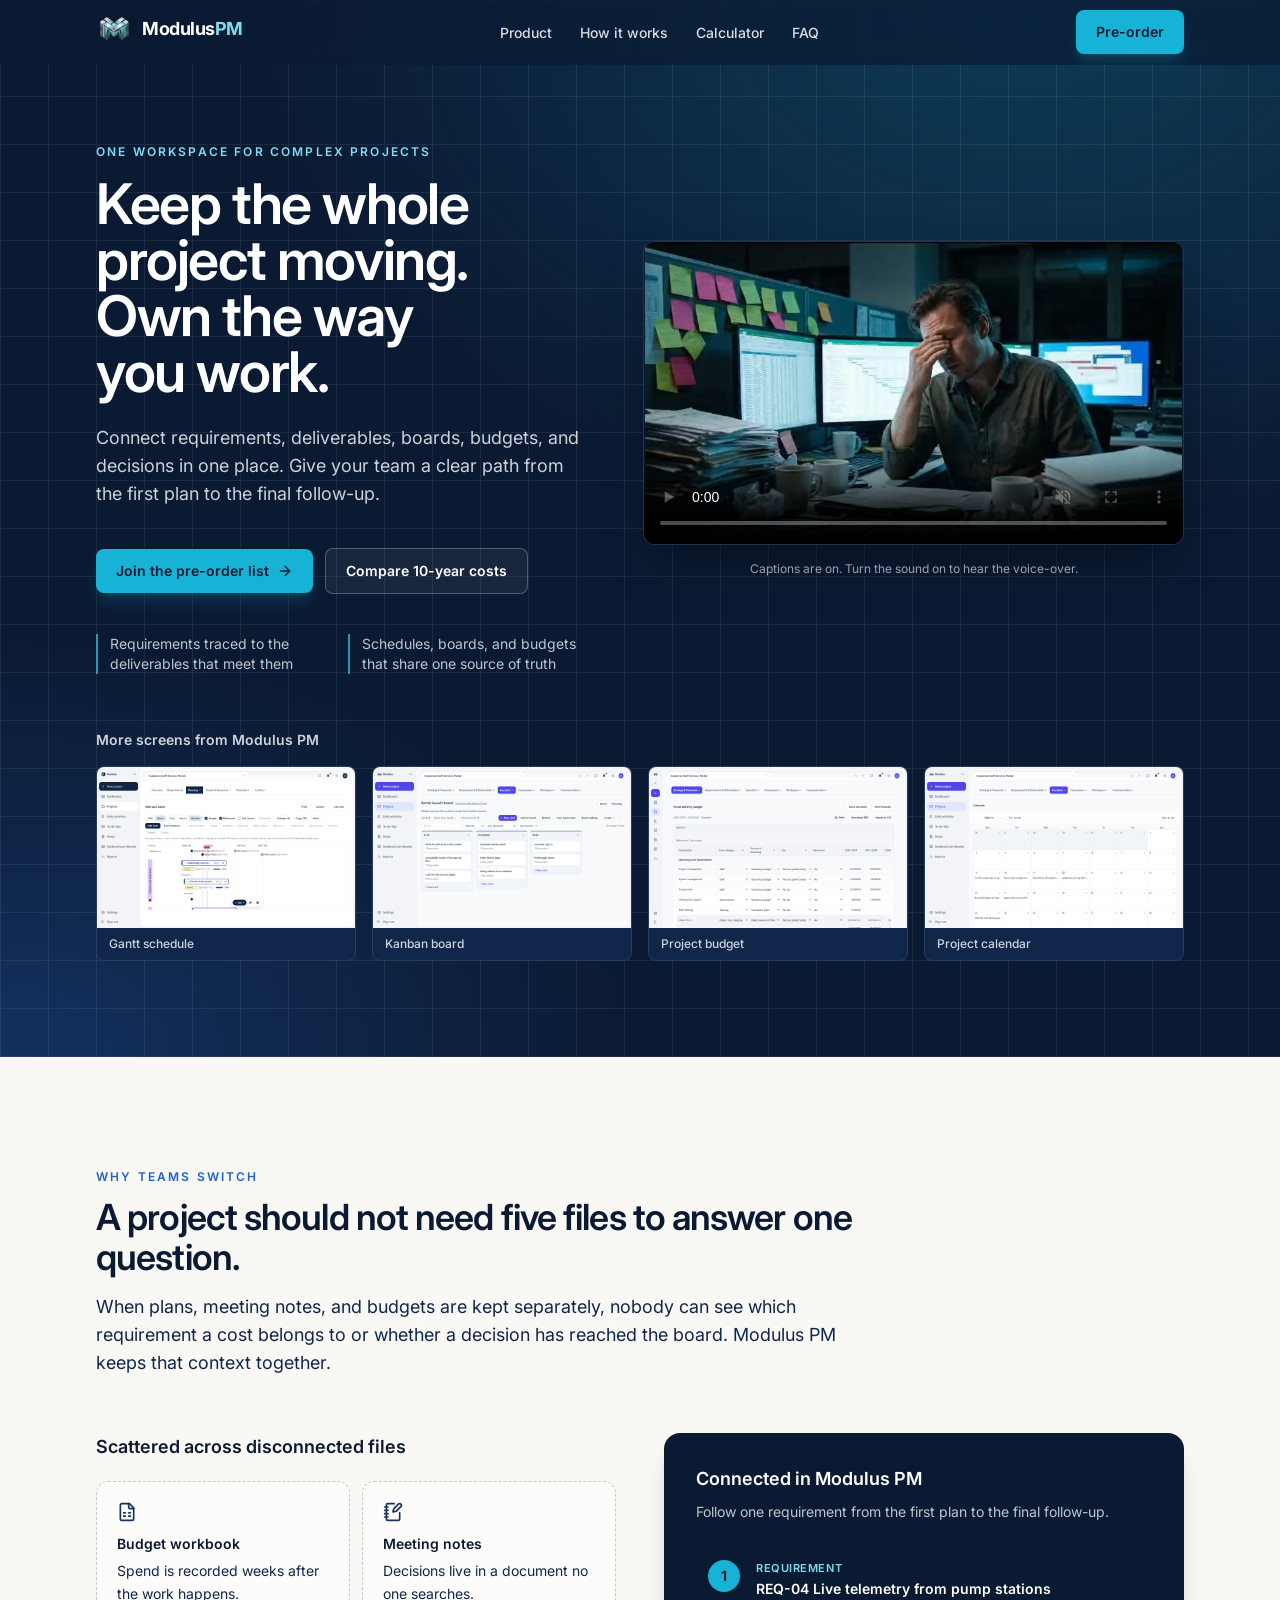
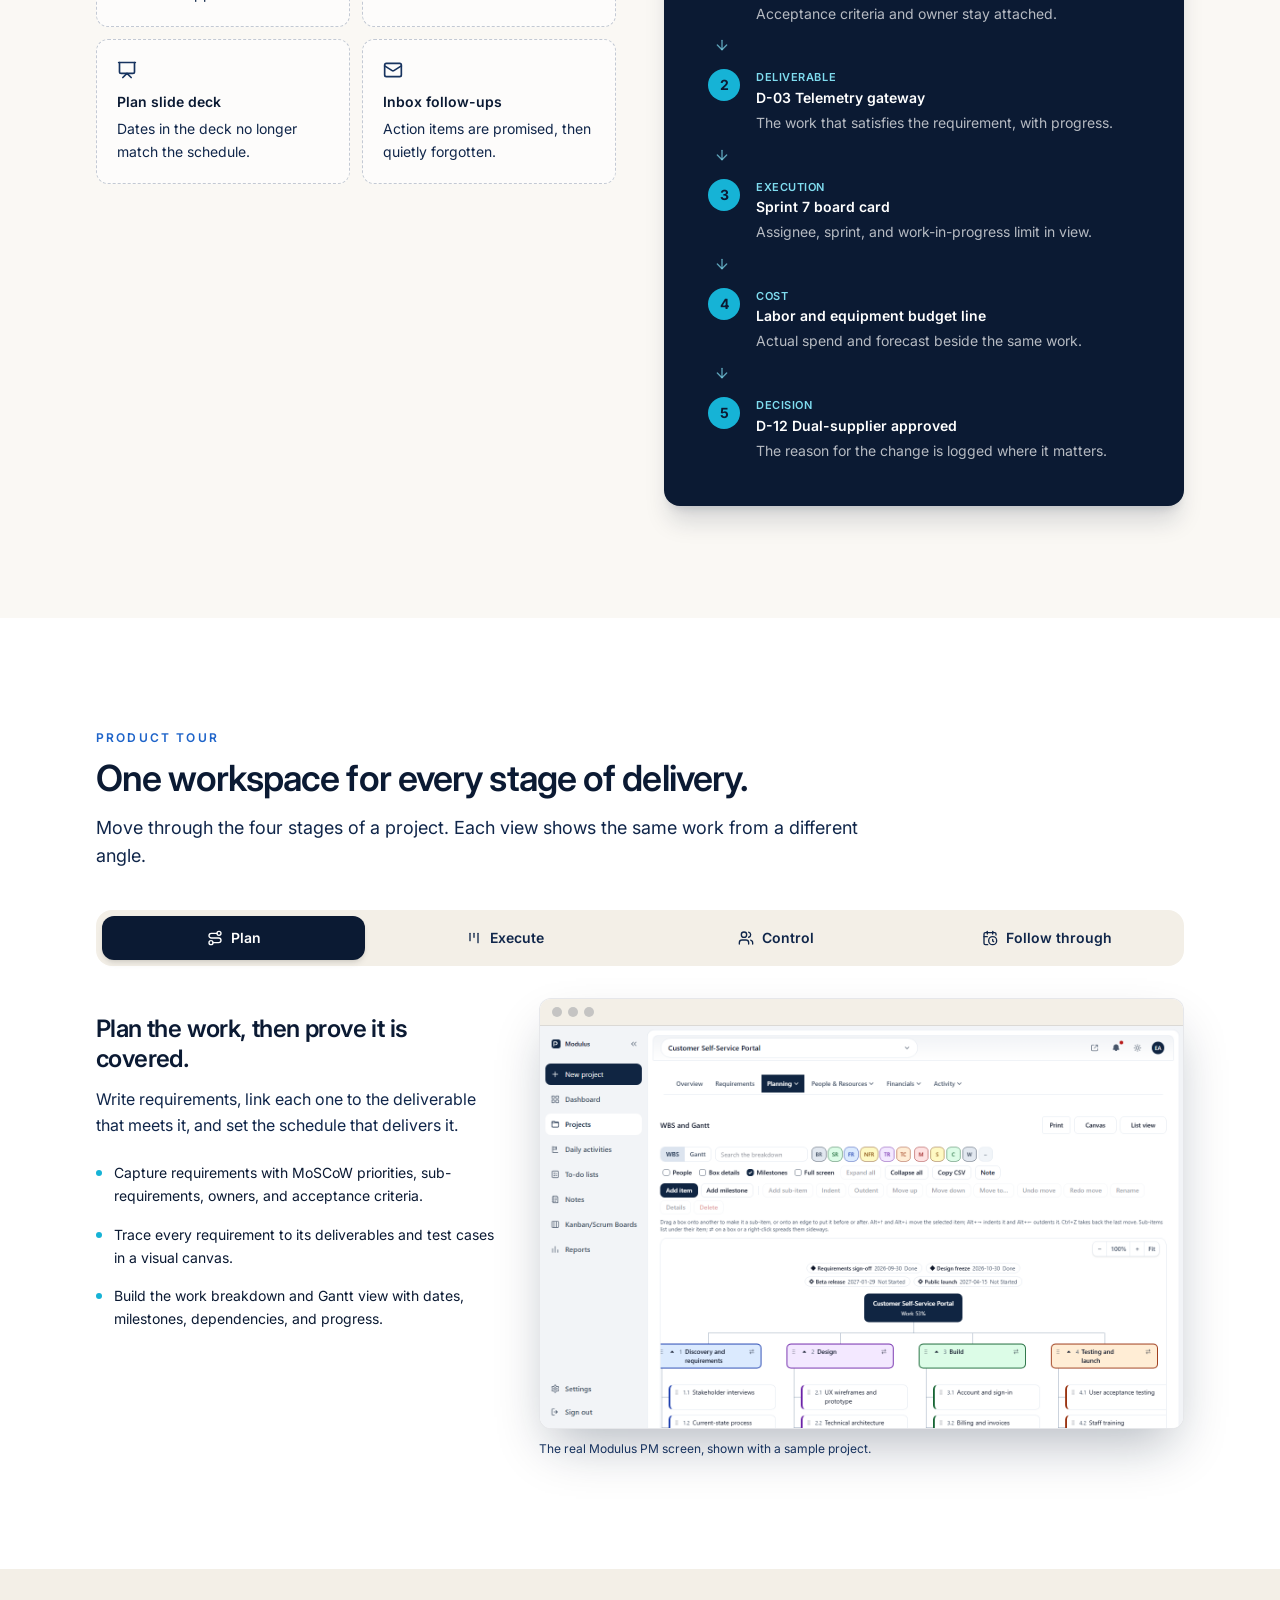
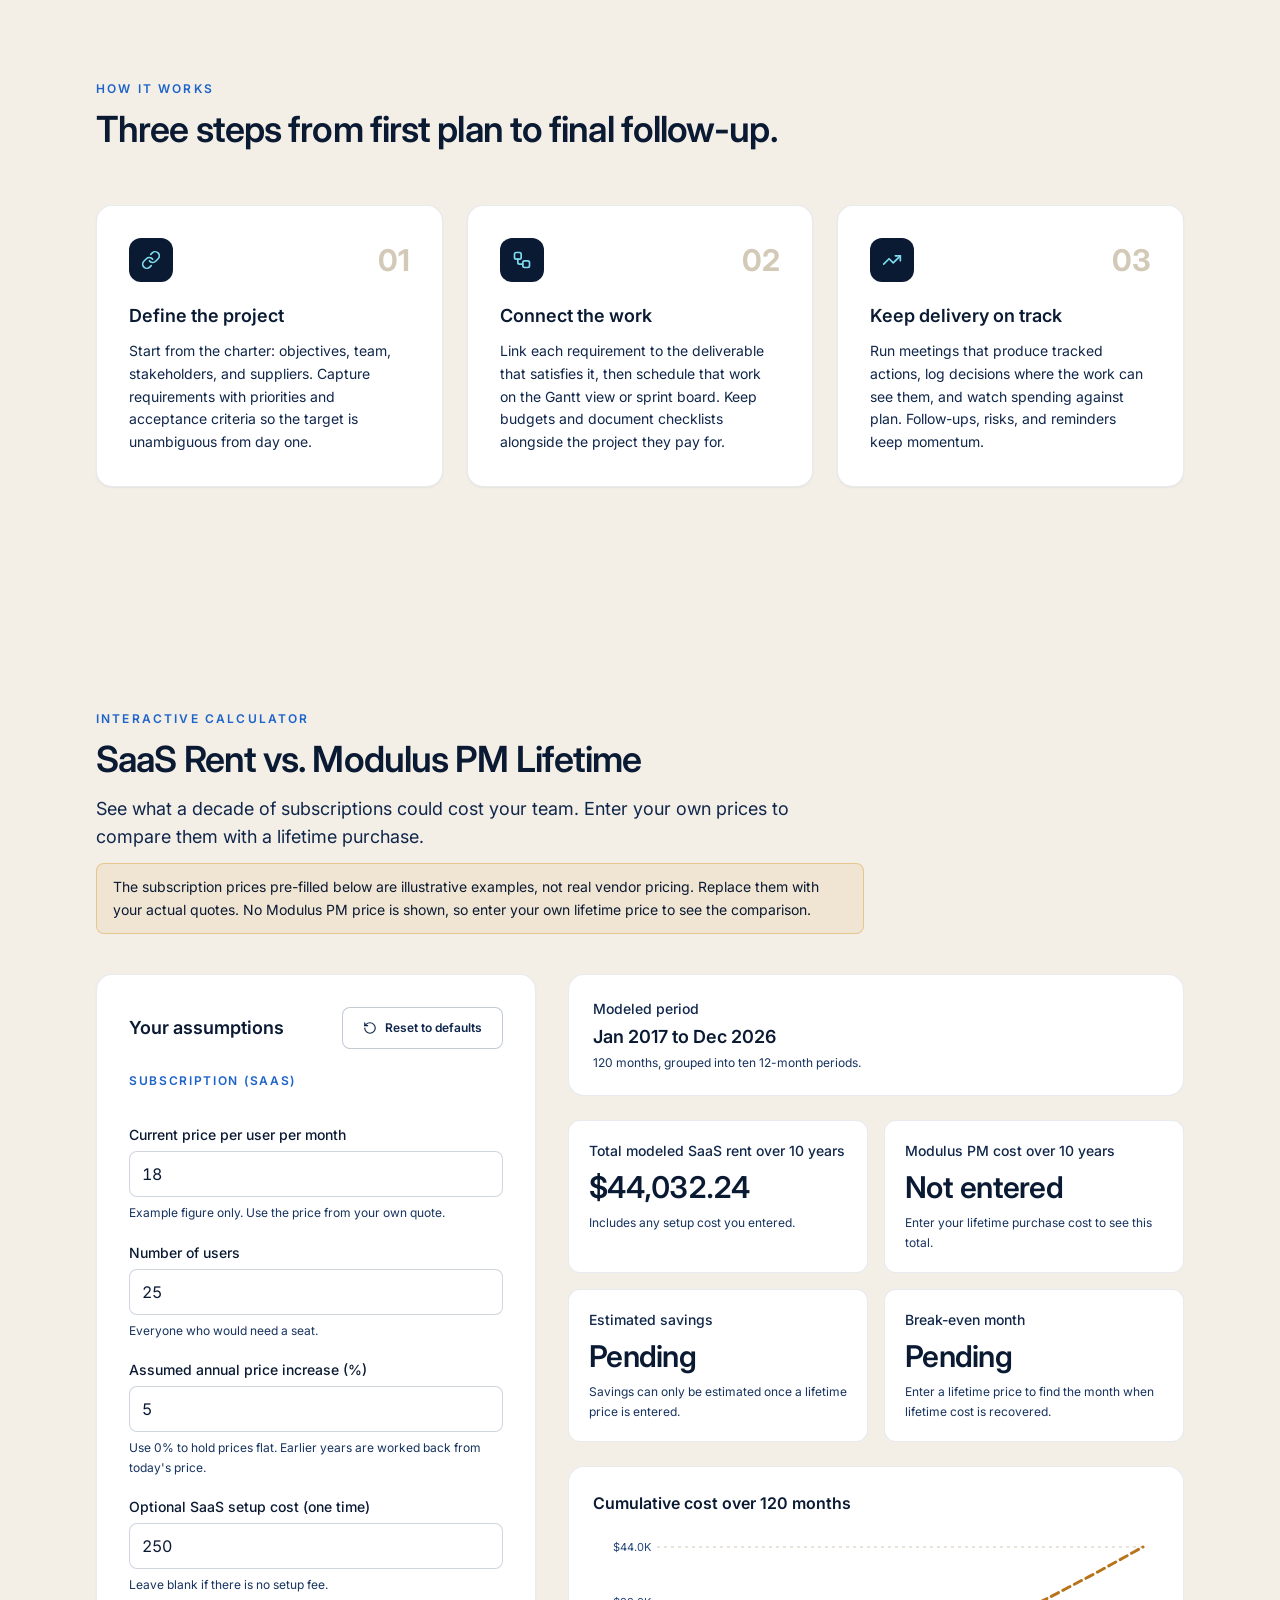
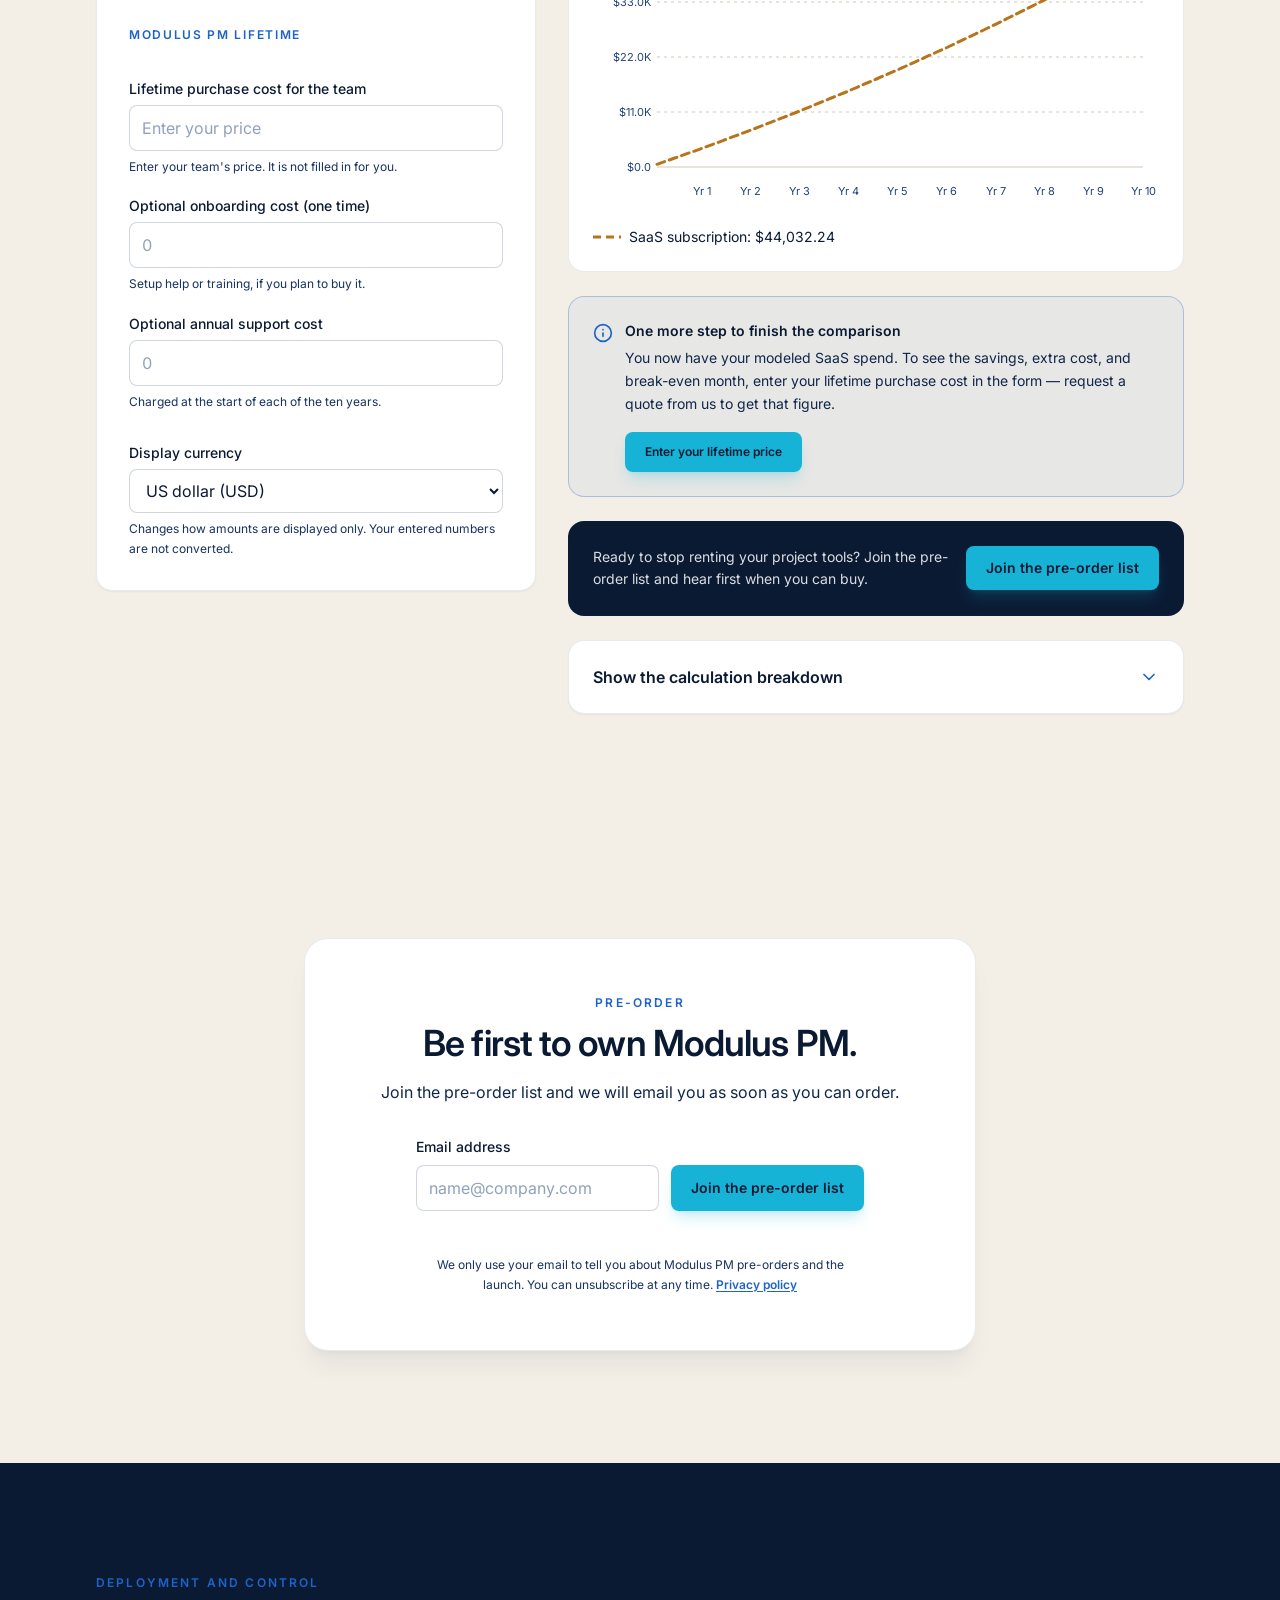
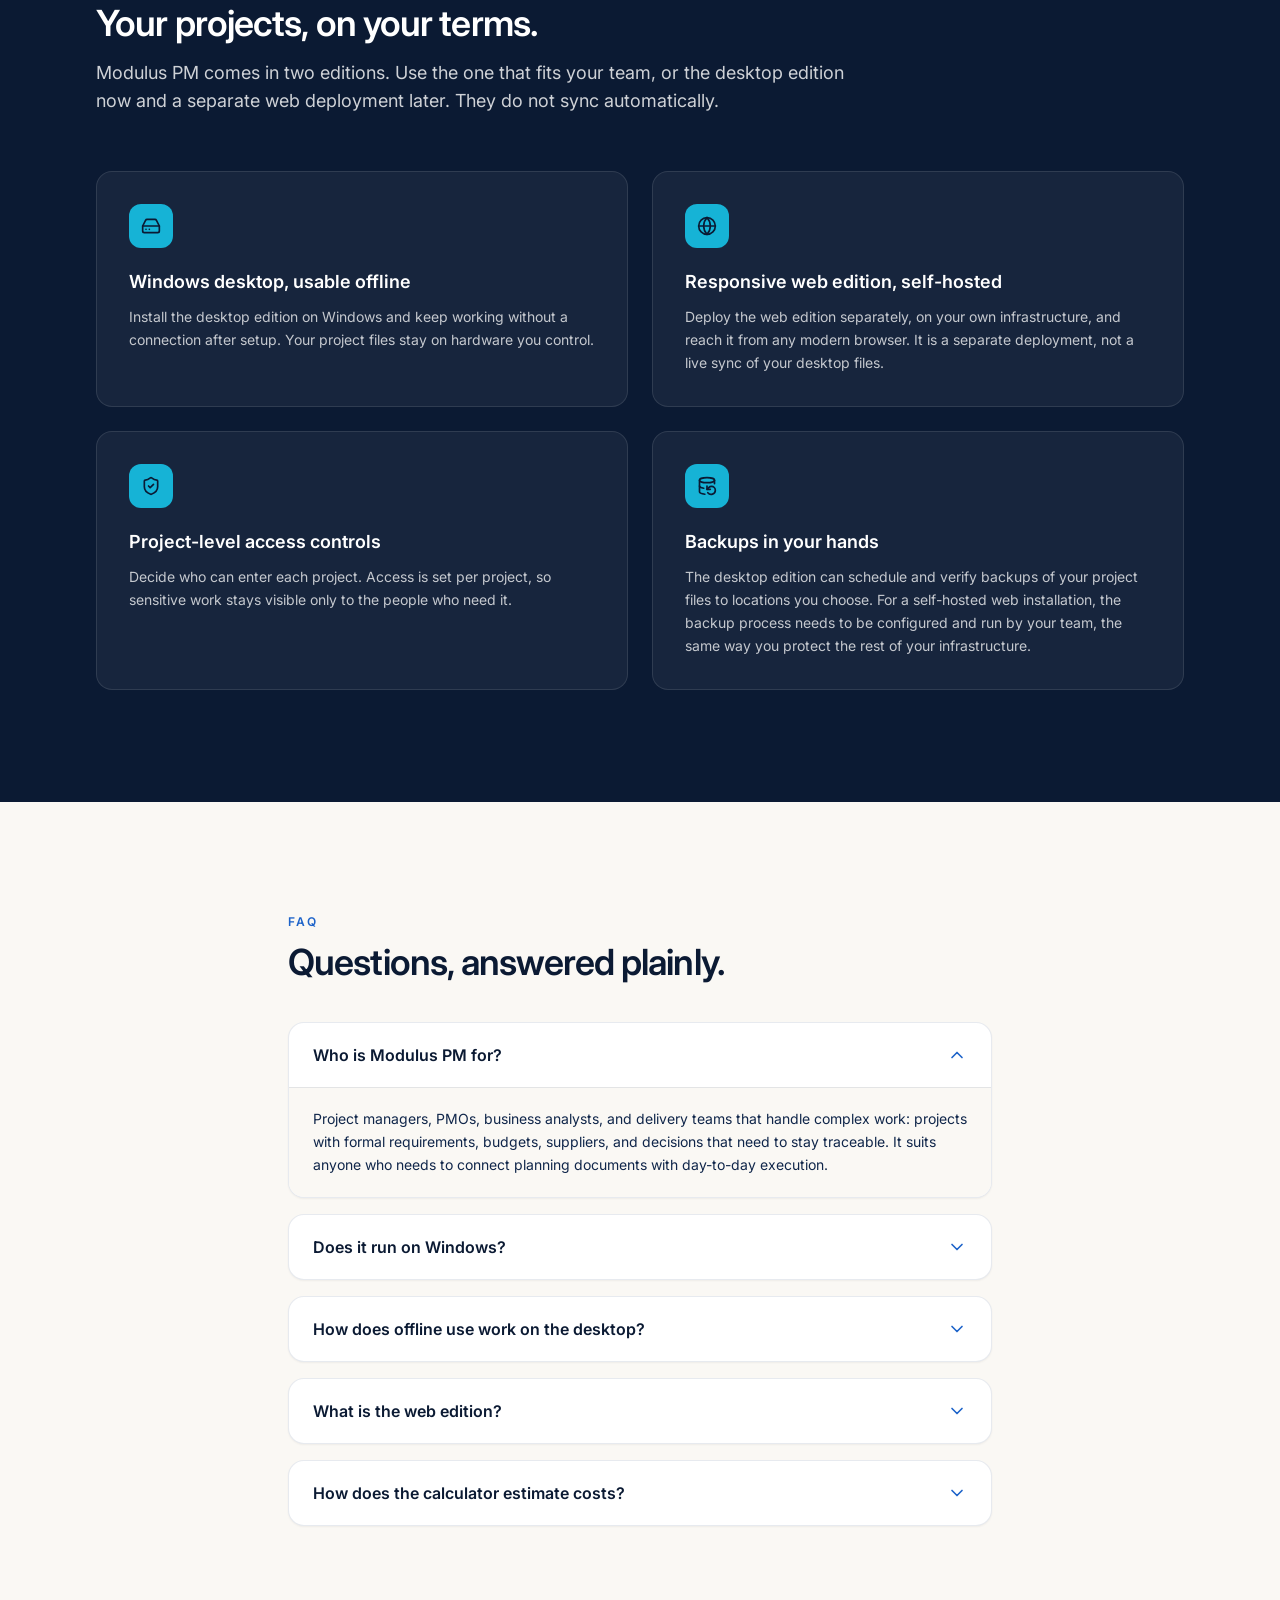
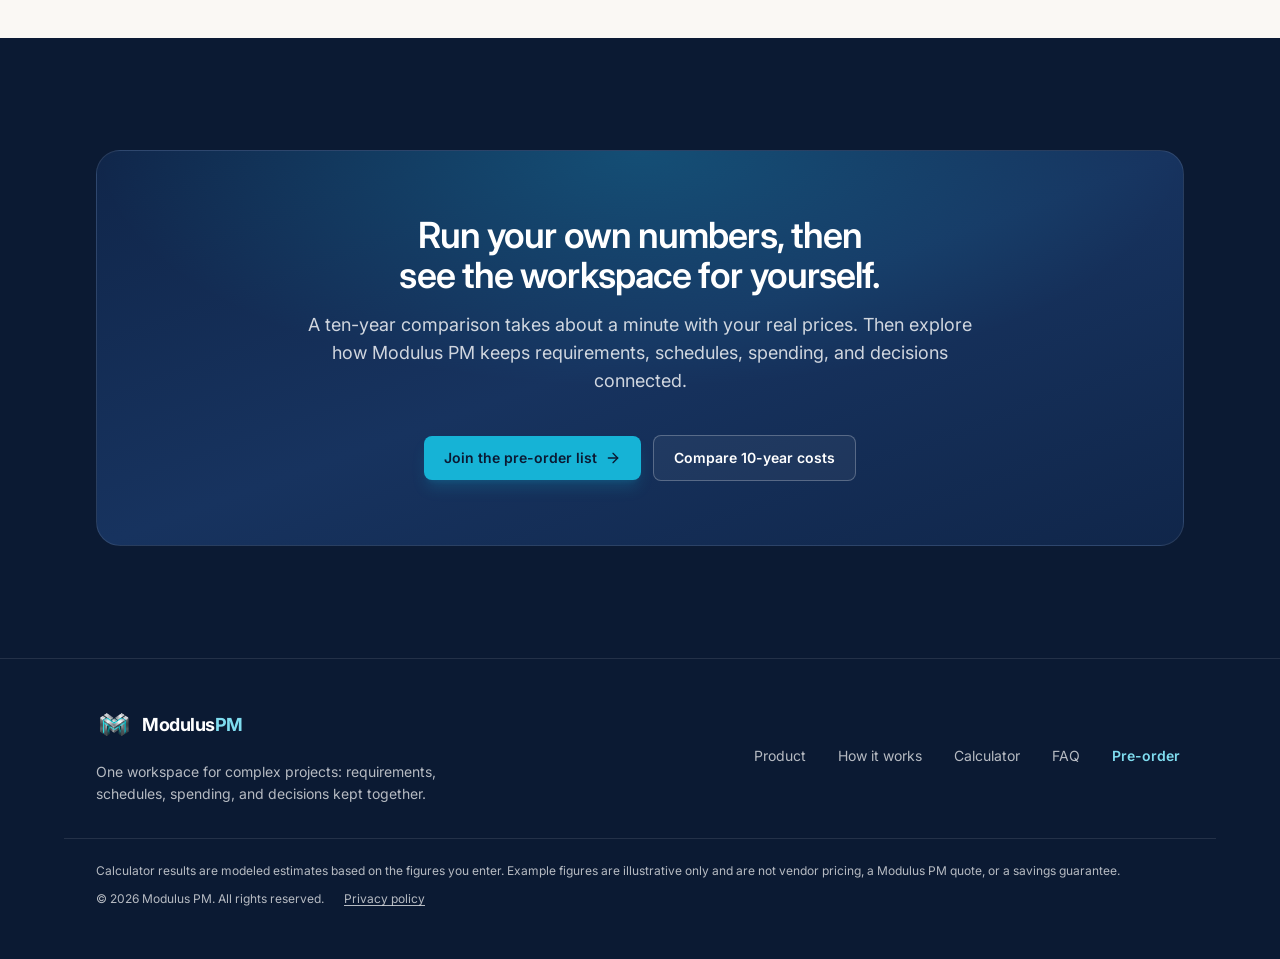
==== commit c6a36281: "Pre-order text: email when you can order; product tour: Build the work breakdown" ====
--- a/index.html
+++ b/index.html
@@ -35,7 +35,7 @@
     <meta property="og:url" content="https://eliandigitalsolutions.com/" />
     <meta name="twitter:card" content="summary_large_image" />
     <meta name="twitter:image" content="https://eliandigitalsolutions.com/og.png" />
-    <script type="module" crossorigin src="/assets/main-HzydTf_-.js"></script>
+    <script type="module" crossorigin src="/assets/main-Ckae4bRk.js"></script>
     <link rel="modulepreload" crossorigin href="/assets/index-0Lii-FFf.js">
     <link rel="stylesheet" crossorigin href="/assets/index-DSt0_Tzt.css">
   </head>
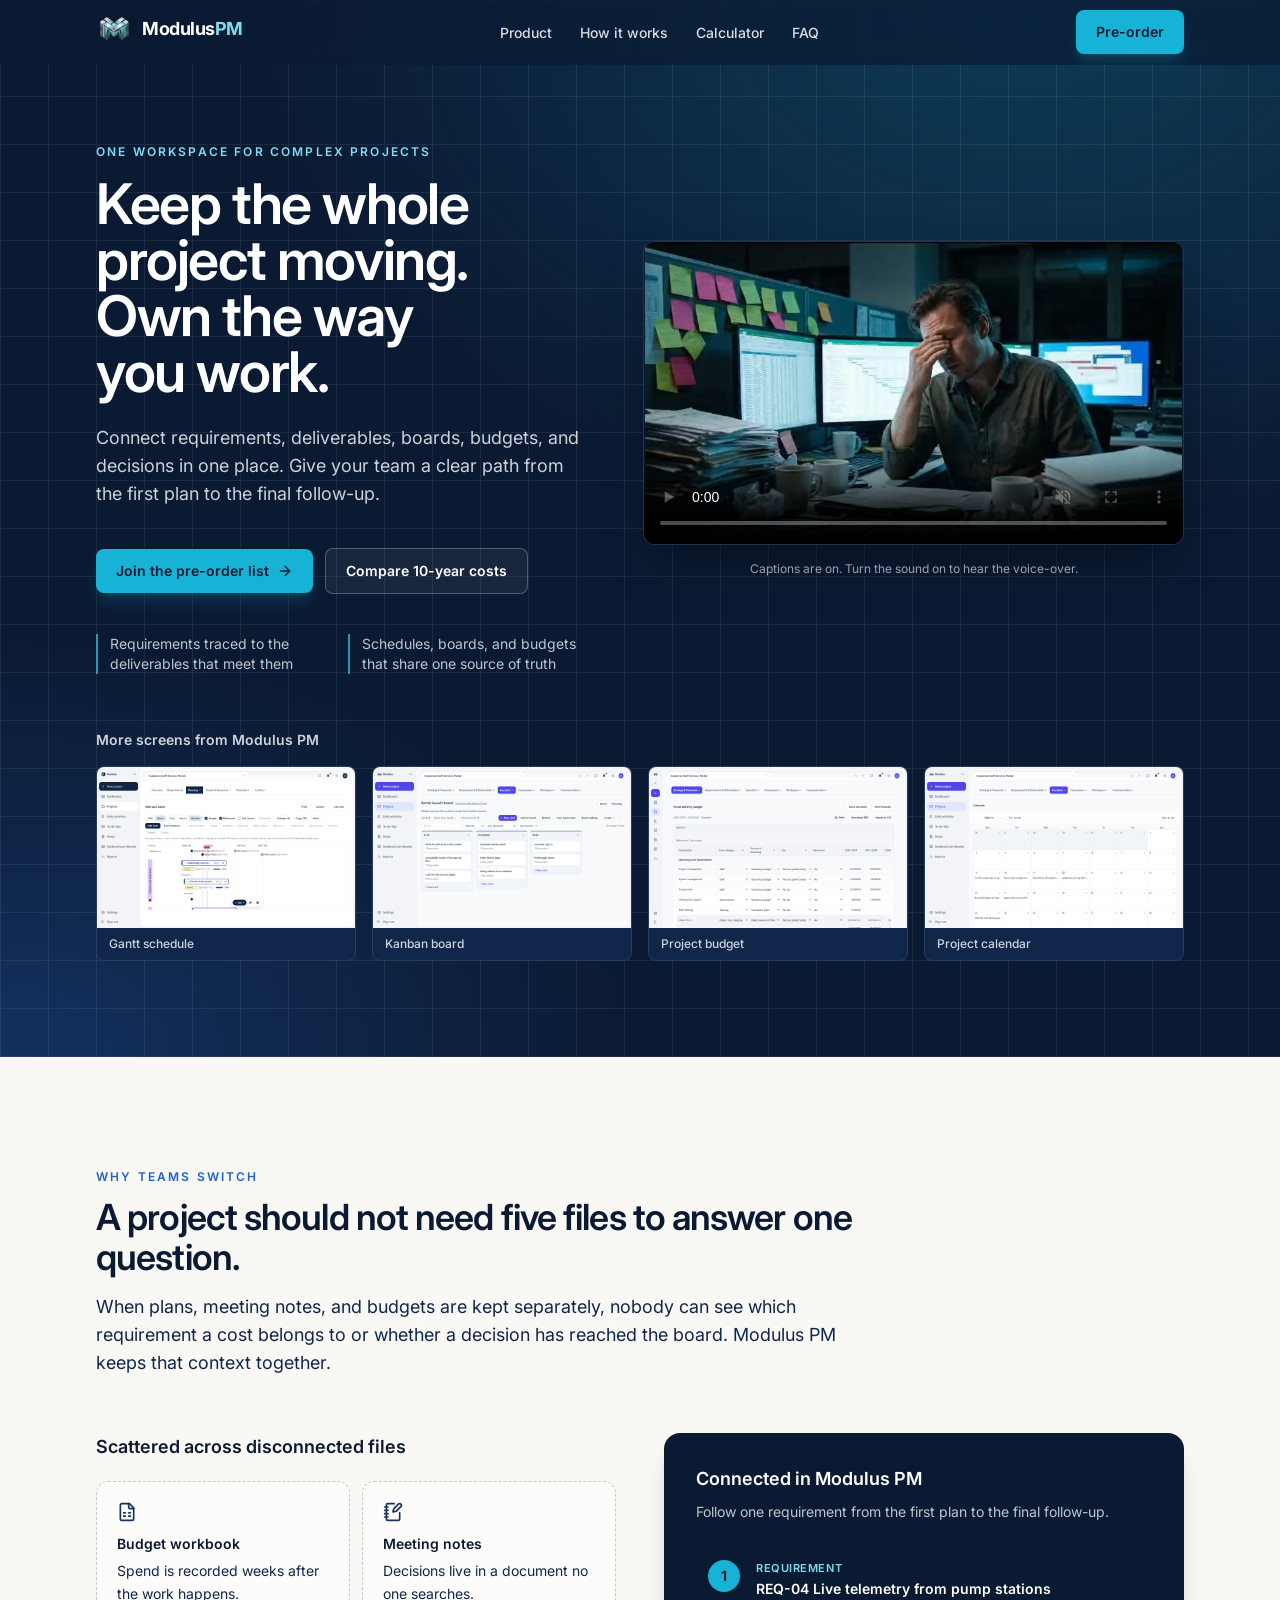
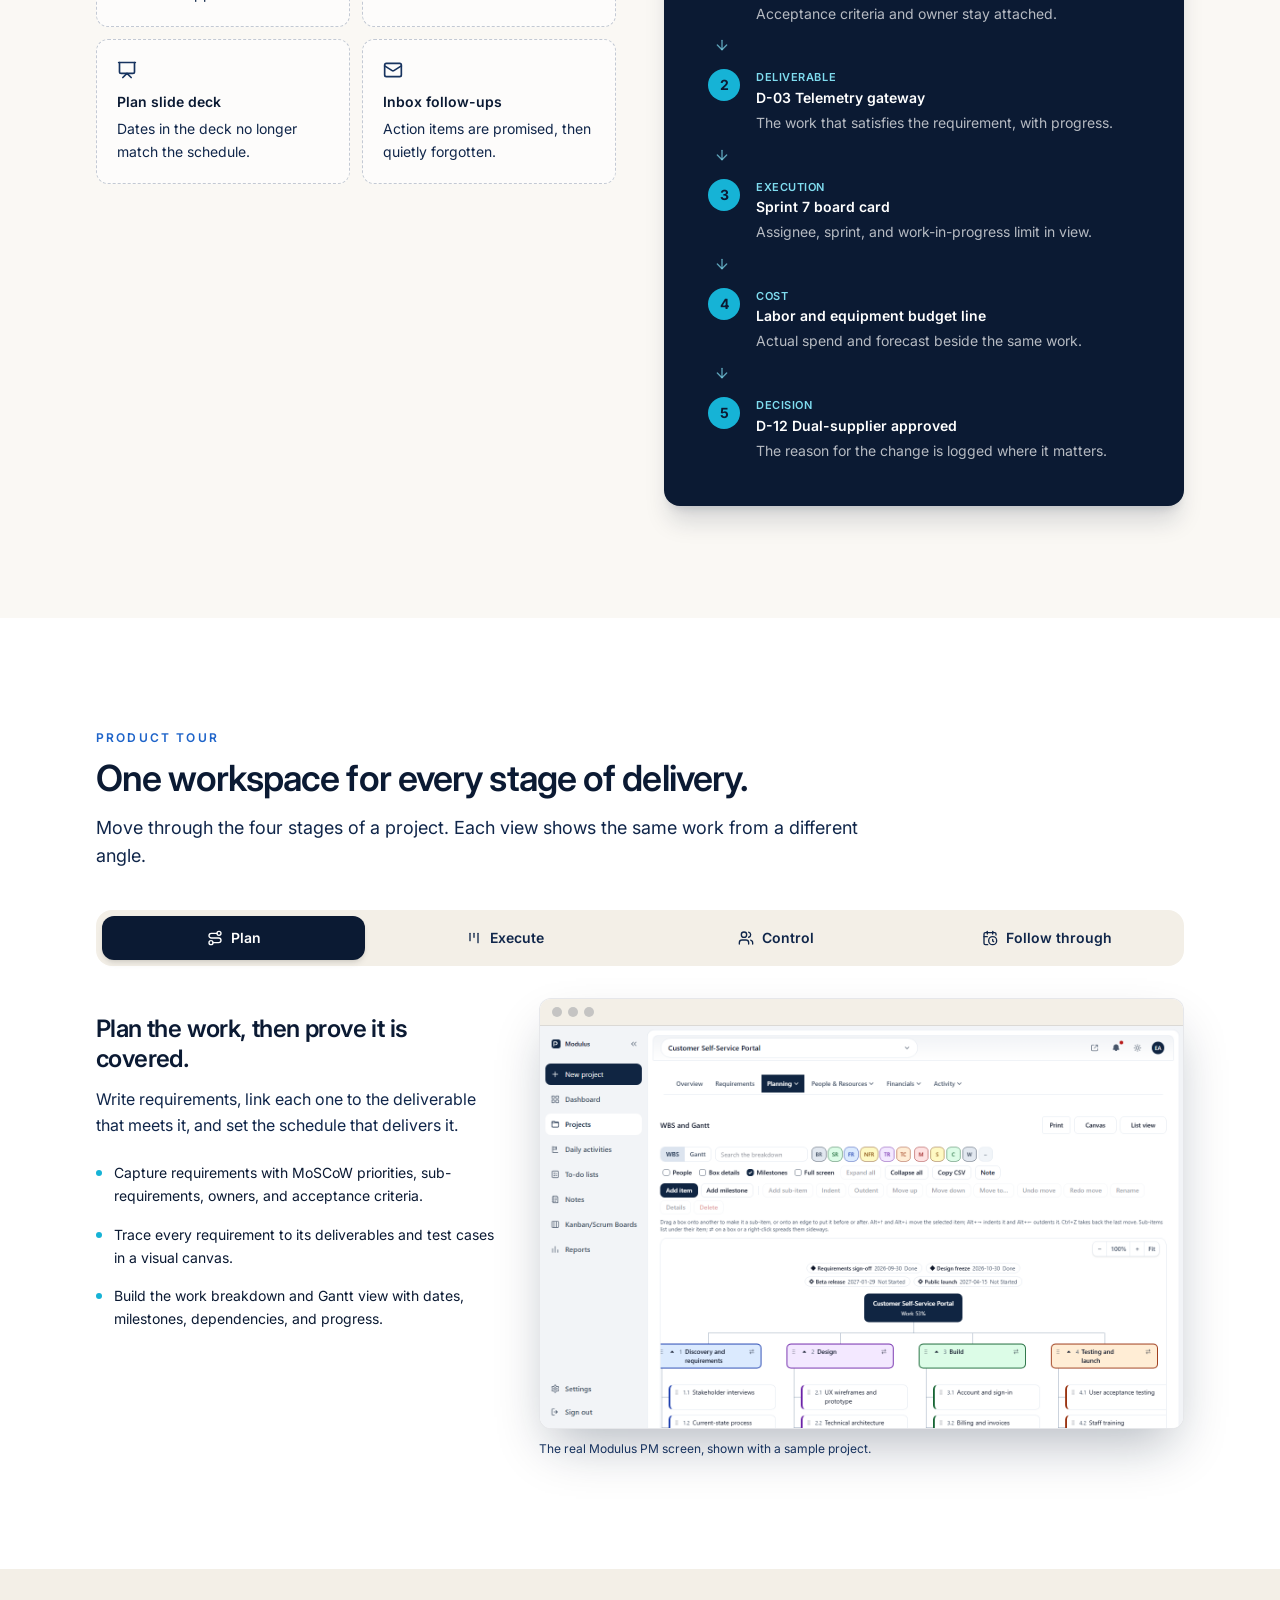
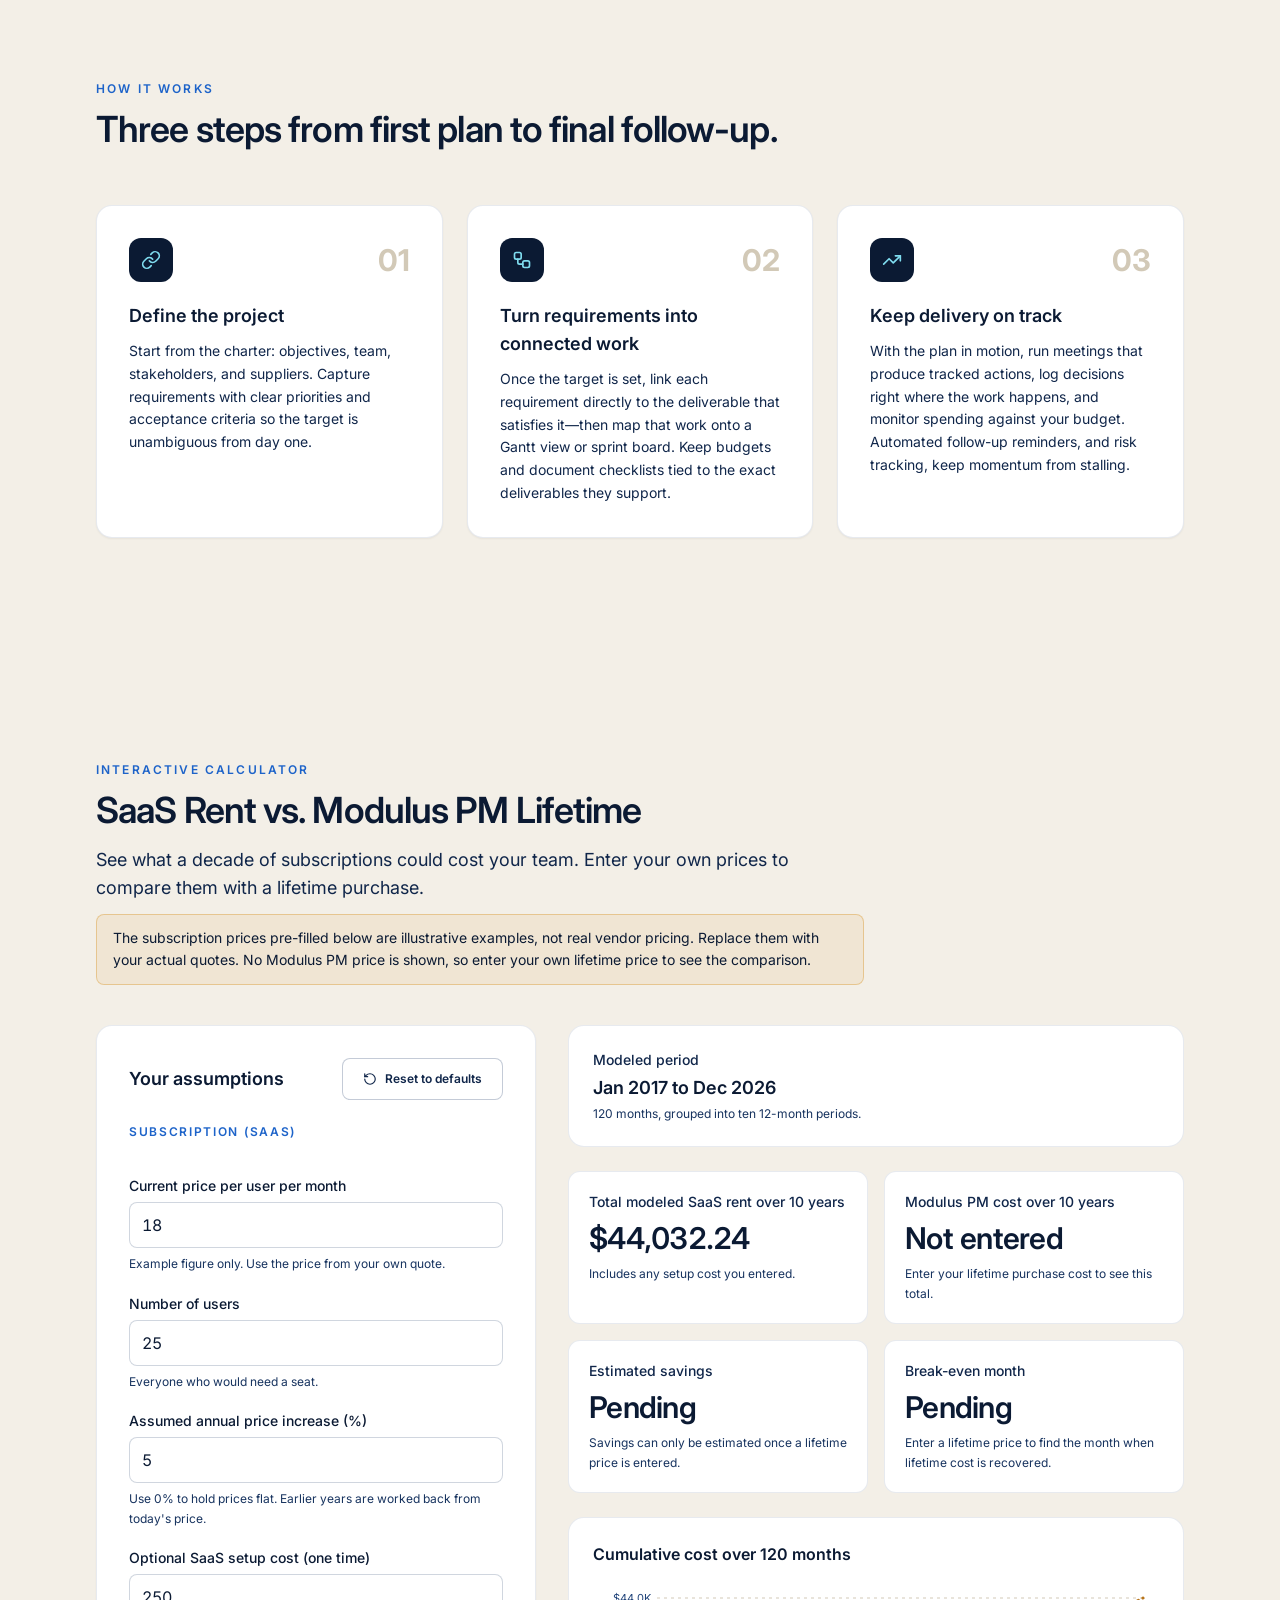
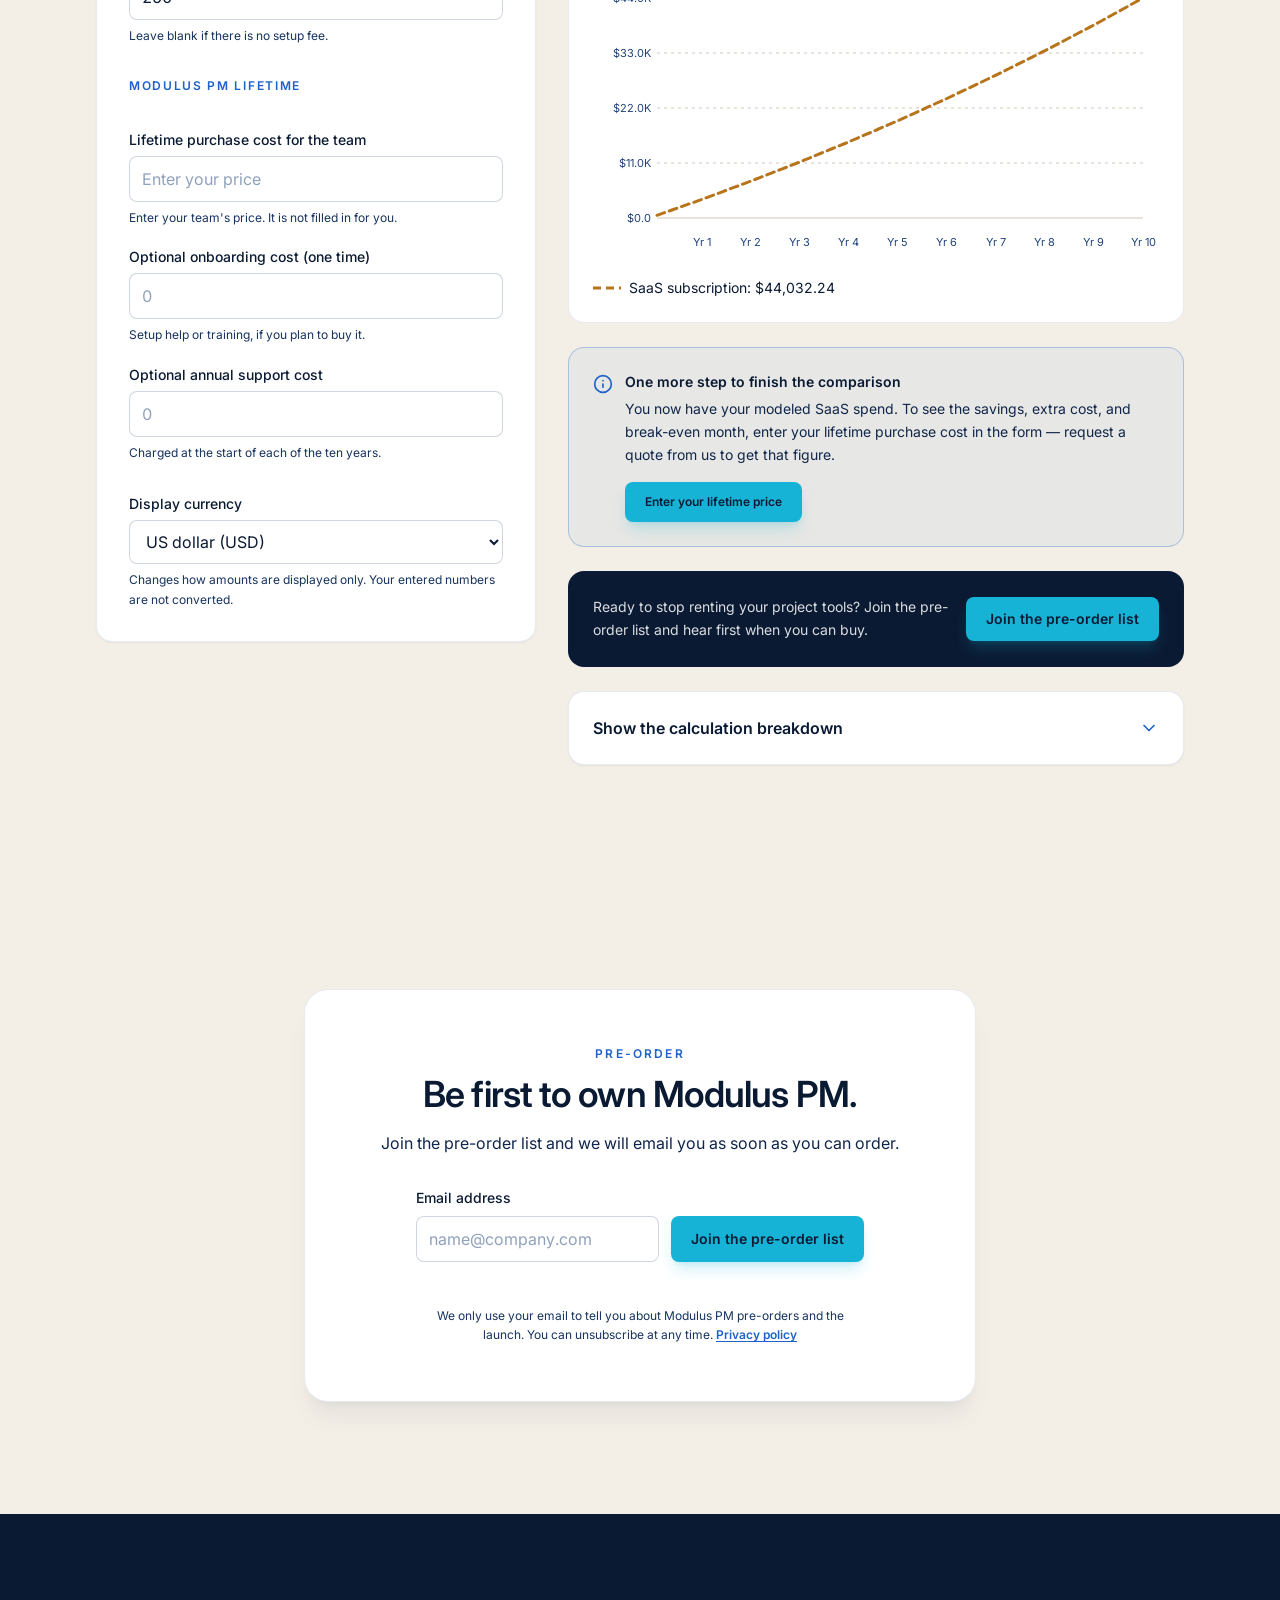
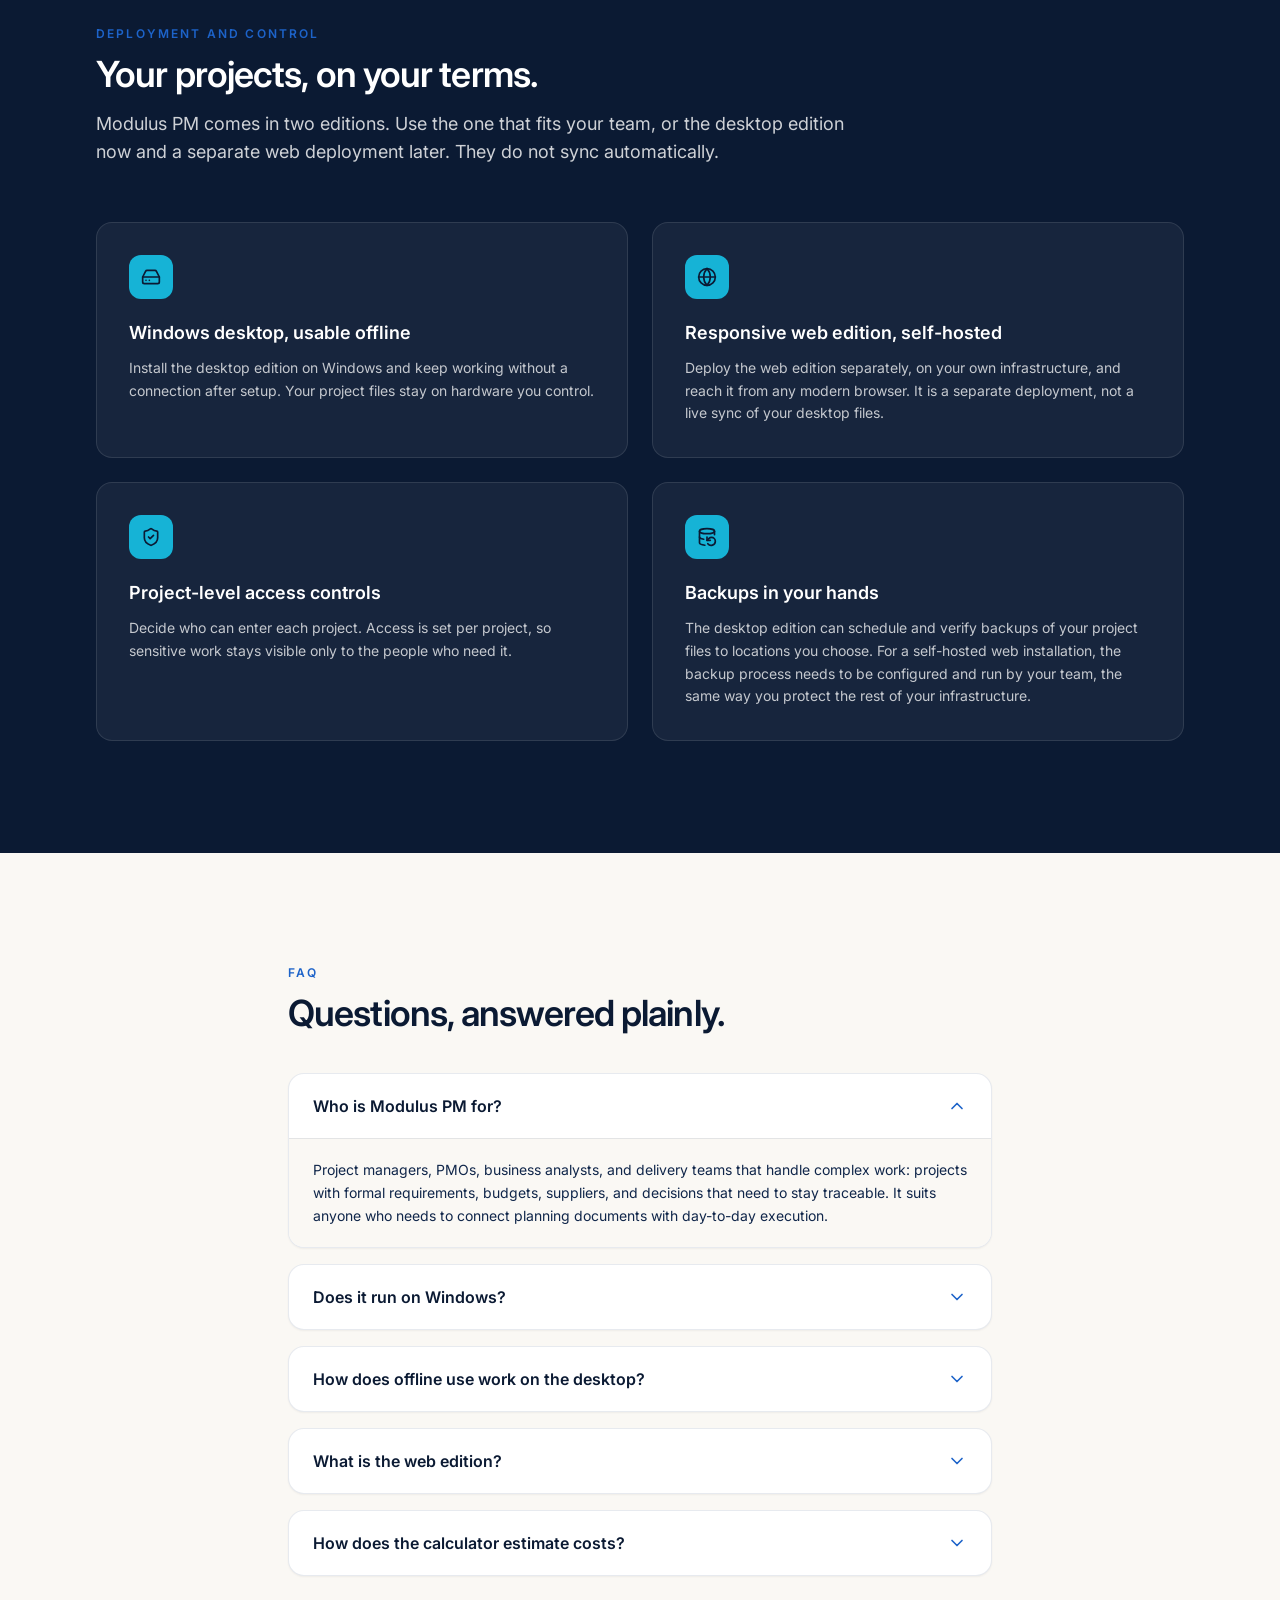
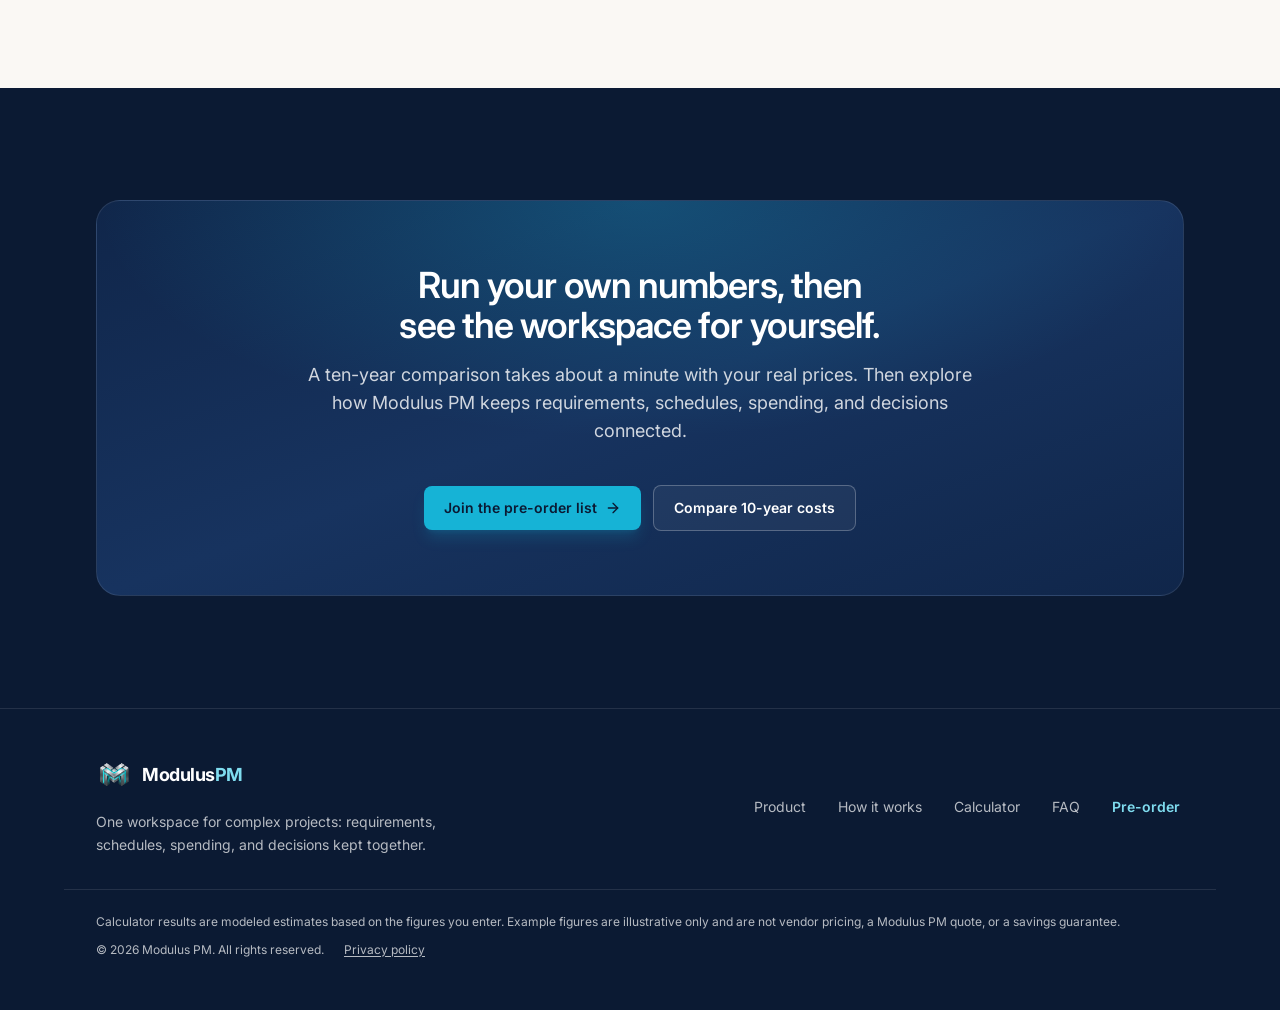
==== commit b19069c5: "How it works: new wording for the three steps" ====
--- a/index.html
+++ b/index.html
@@ -35,7 +35,7 @@
     <meta property="og:url" content="https://eliandigitalsolutions.com/" />
     <meta name="twitter:card" content="summary_large_image" />
     <meta name="twitter:image" content="https://eliandigitalsolutions.com/og.png" />
-    <script type="module" crossorigin src="/assets/main-Ckae4bRk.js"></script>
+    <script type="module" crossorigin src="/assets/main-B3dz74vU.js"></script>
     <link rel="modulepreload" crossorigin href="/assets/index-0Lii-FFf.js">
     <link rel="stylesheet" crossorigin href="/assets/index-DSt0_Tzt.css">
   </head>
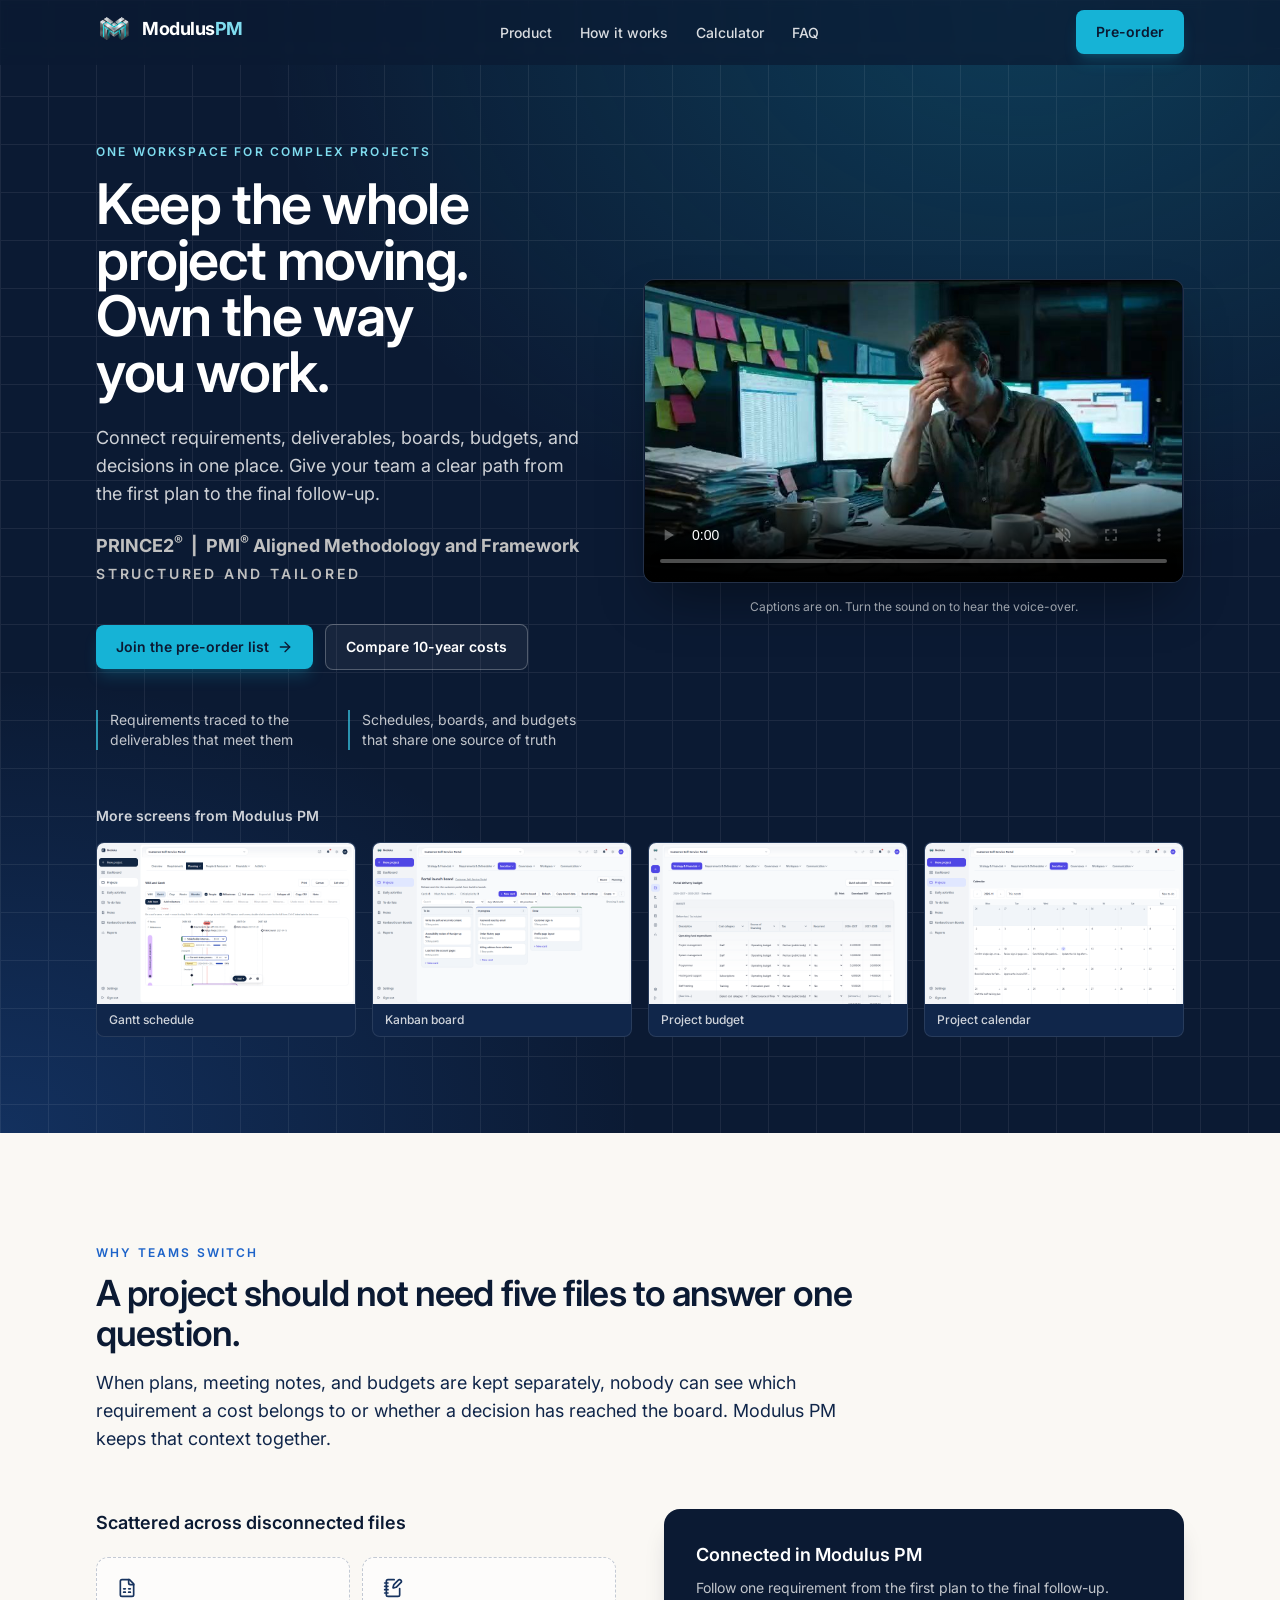
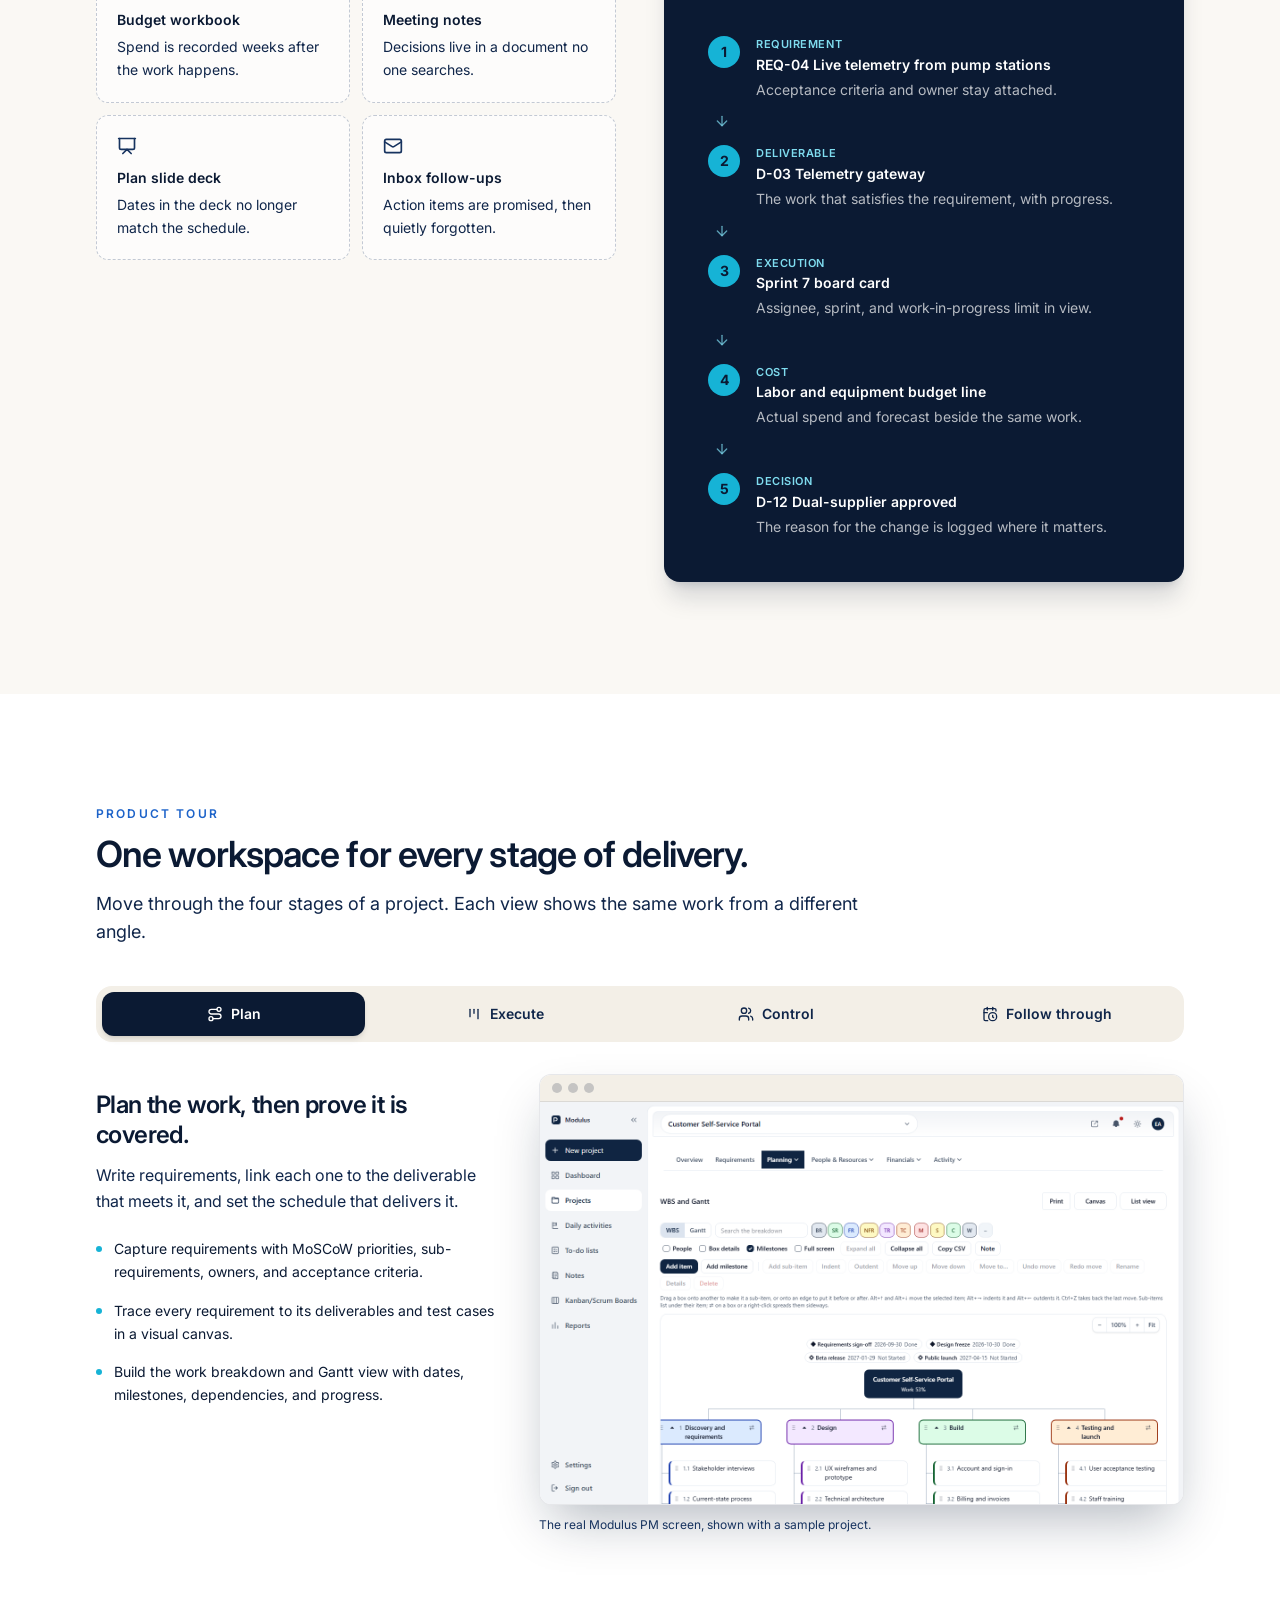
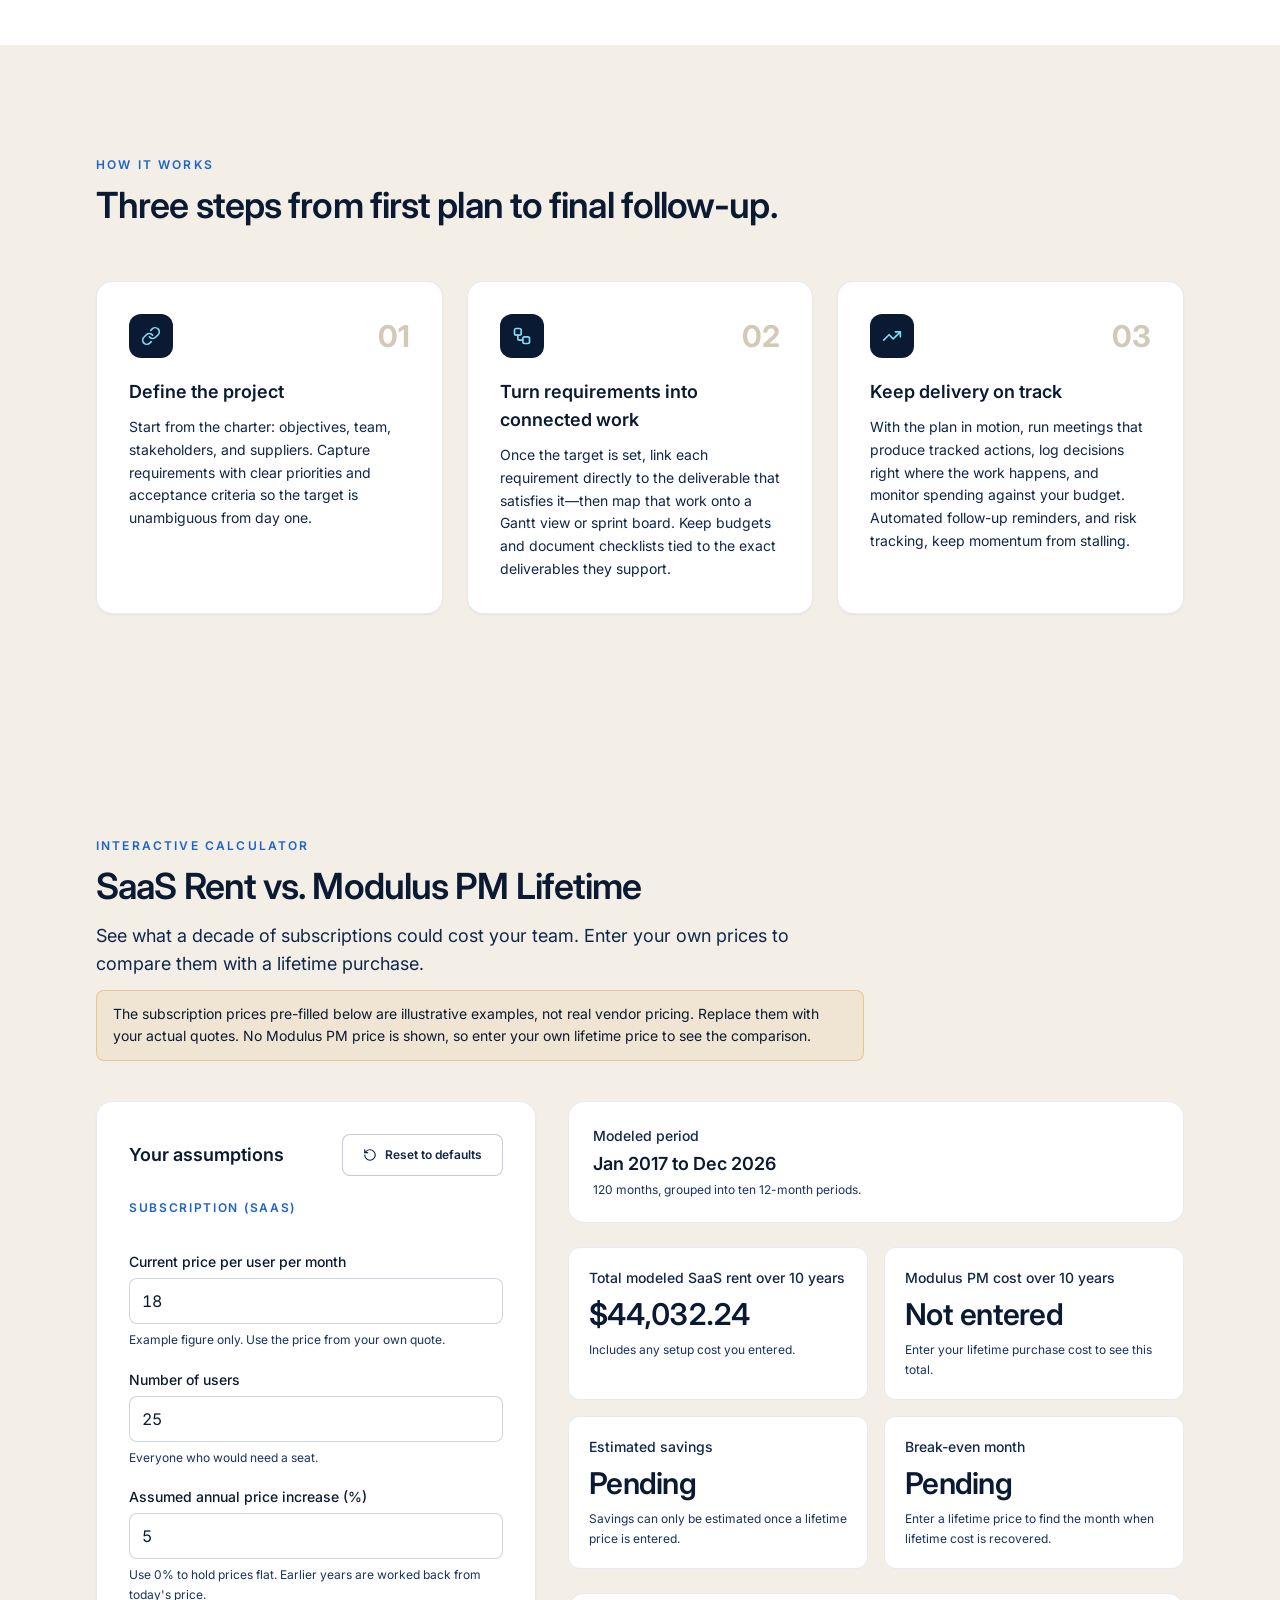
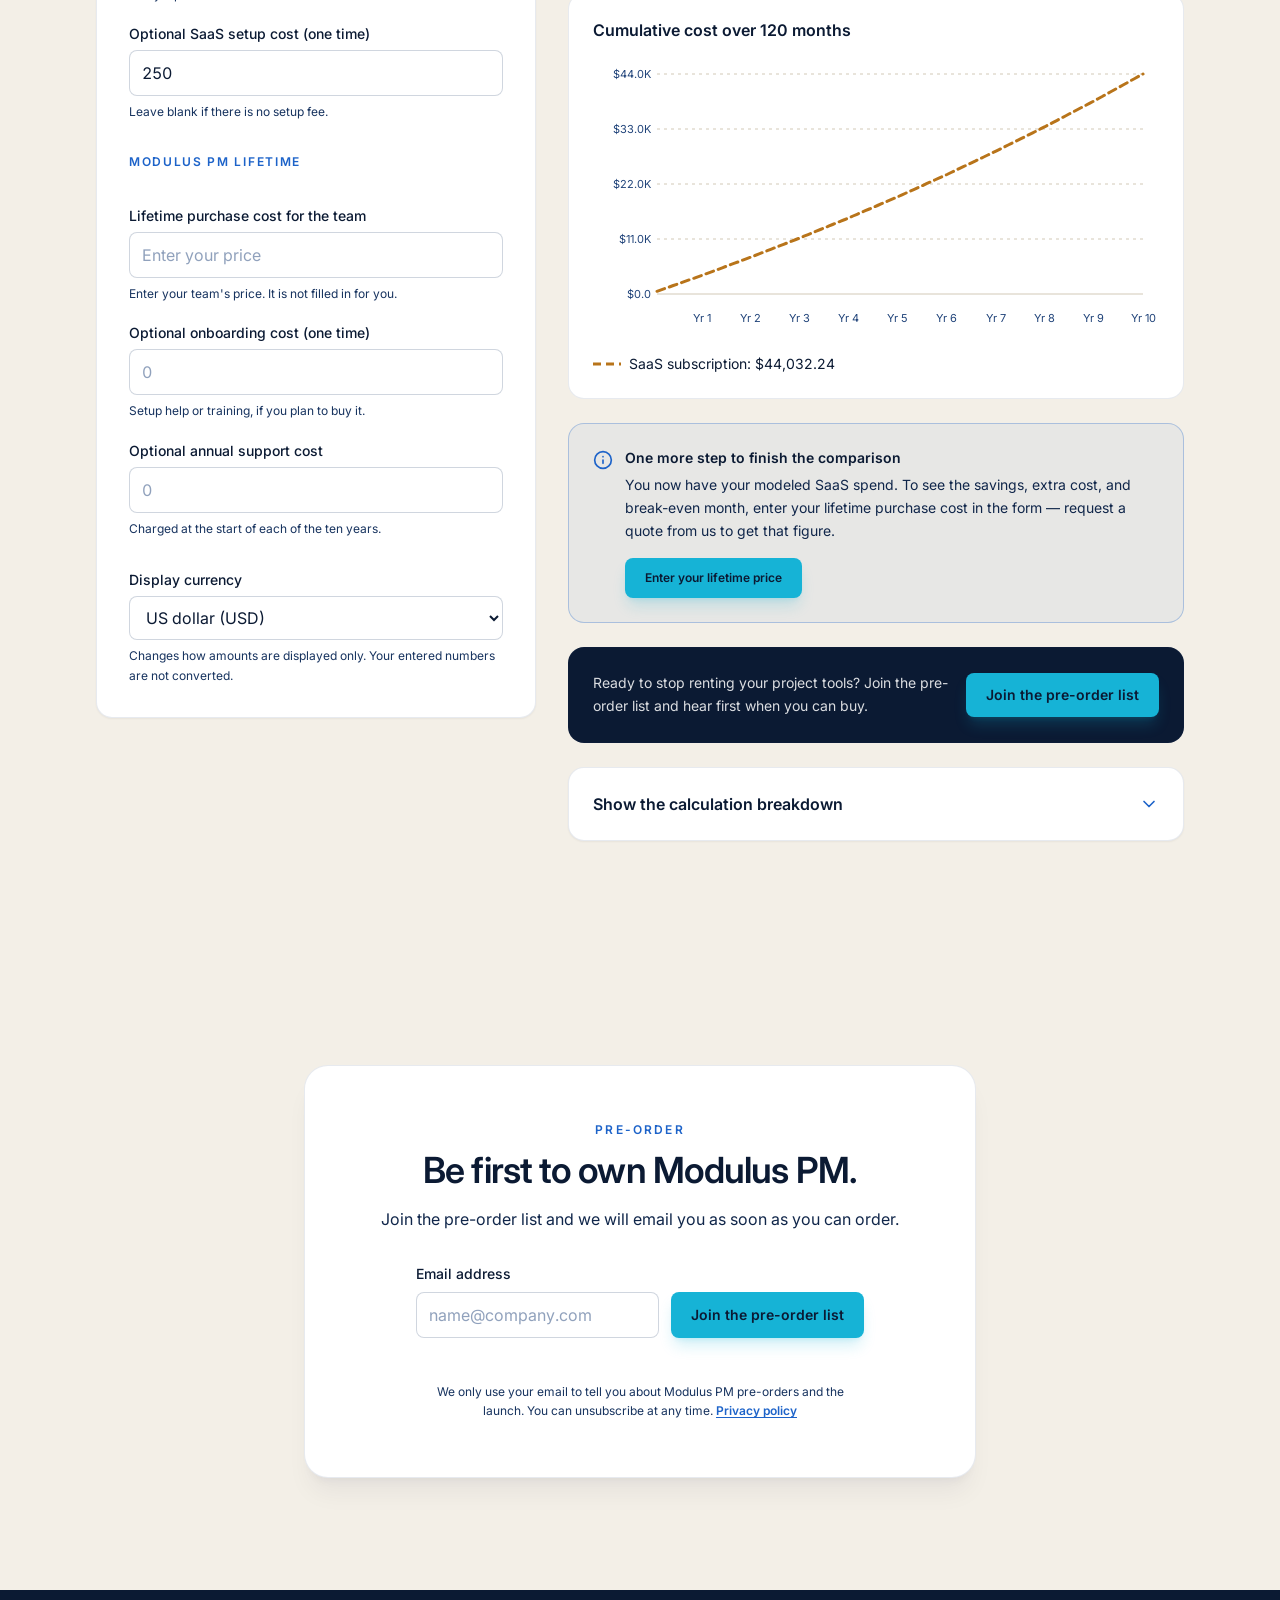
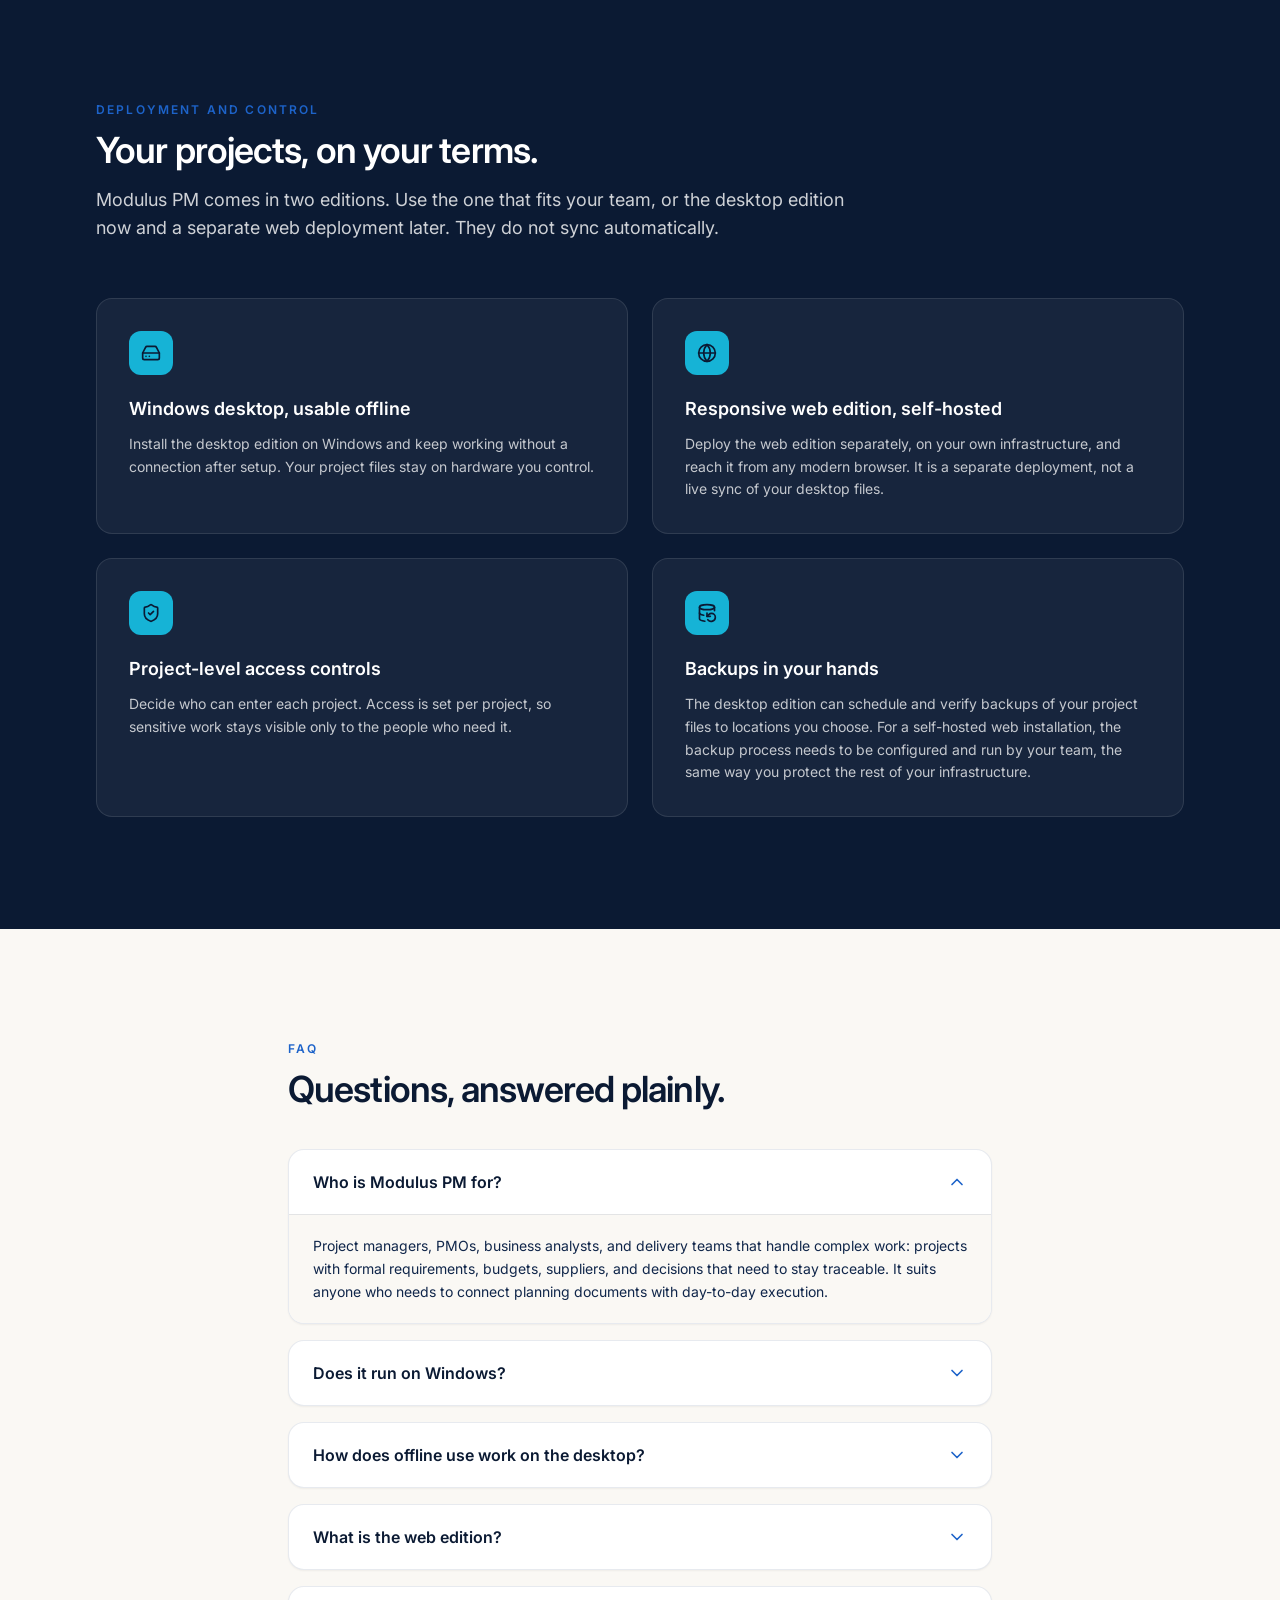
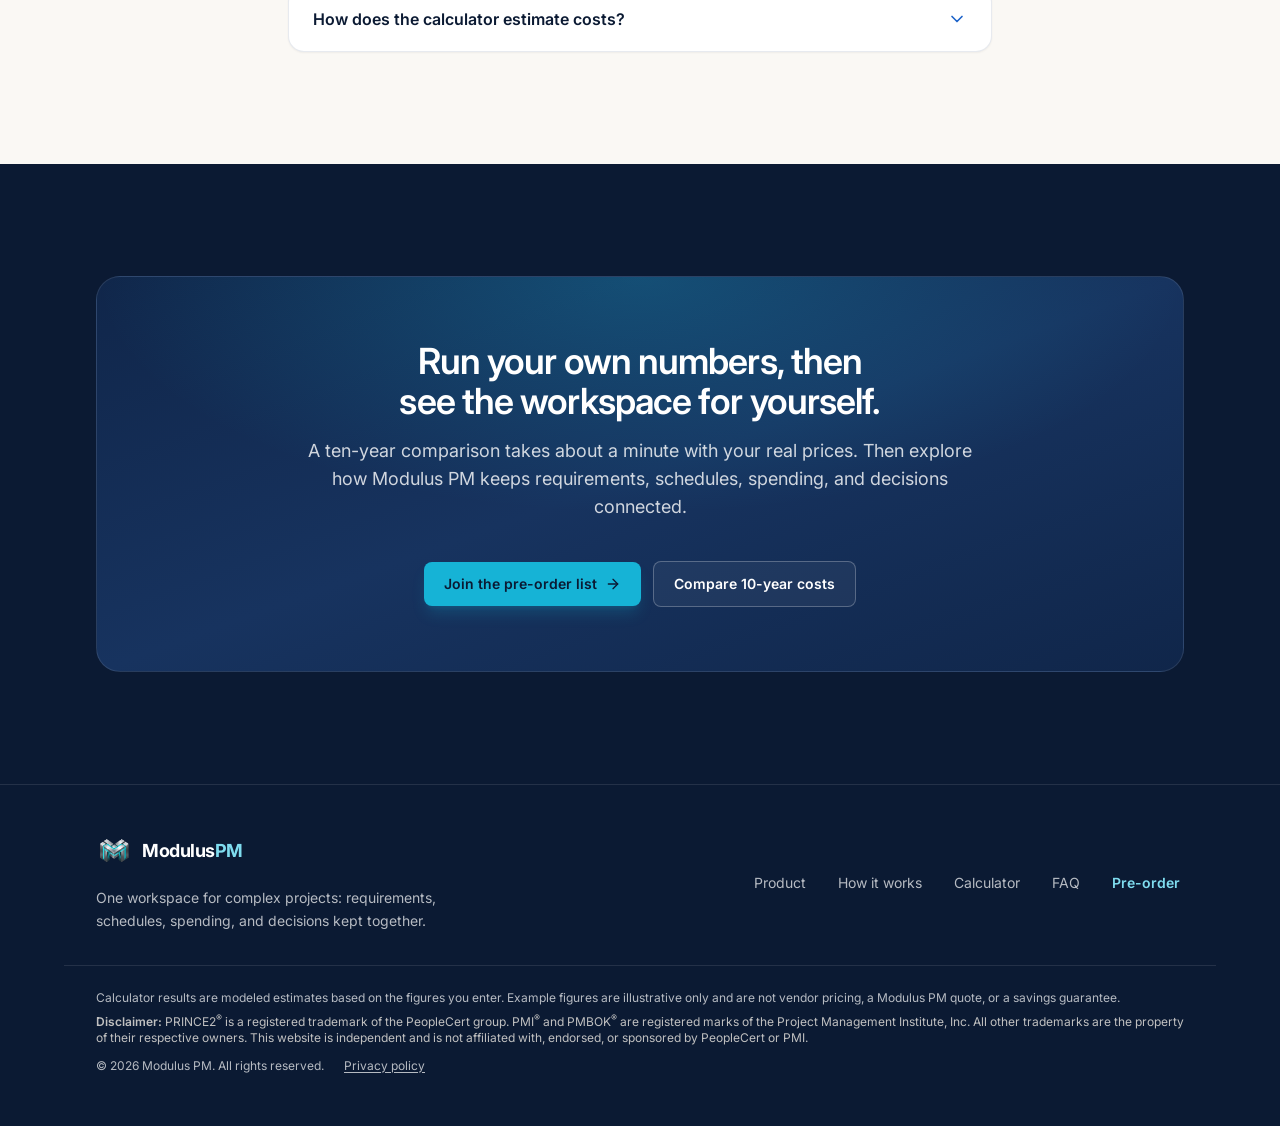
==== commit 60a8ee72: "Hero: PRINCE2 | PMI aligned methodology line; footer: trademark disclaimer" ====
--- a/index.html
+++ b/index.html
@@ -35,9 +35,9 @@
     <meta property="og:url" content="https://eliandigitalsolutions.com/" />
     <meta name="twitter:card" content="summary_large_image" />
     <meta name="twitter:image" content="https://eliandigitalsolutions.com/og.png" />
-    <script type="module" crossorigin src="/assets/main-B3dz74vU.js"></script>
-    <link rel="modulepreload" crossorigin href="/assets/index-0Lii-FFf.js">
-    <link rel="stylesheet" crossorigin href="/assets/index-DSt0_Tzt.css">
+    <script type="module" crossorigin src="/assets/main-Cn07NlYw.js"></script>
+    <link rel="modulepreload" crossorigin href="/assets/index-EmWwAnY3.js">
+    <link rel="stylesheet" crossorigin href="/assets/index-BjnqzNUl.css">
   </head>
   <body>
     <div id="root"></div>
--- a/assets/index-BjnqzNUl.css
+++ b/assets/index-BjnqzNUl.css
@@ -0,0 +1 @@
+*,:before,:after{--tw-border-spacing-x: 0;--tw-border-spacing-y: 0;--tw-translate-x: 0;--tw-translate-y: 0;--tw-rotate: 0;--tw-skew-x: 0;--tw-skew-y: 0;--tw-scale-x: 1;--tw-scale-y: 1;--tw-pan-x: ;--tw-pan-y: ;--tw-pinch-zoom: ;--tw-scroll-snap-strictness: proximity;--tw-gradient-from-position: ;--tw-gradient-via-position: ;--tw-gradient-to-position: ;--tw-ordinal: ;--tw-slashed-zero: ;--tw-numeric-figure: ;--tw-numeric-spacing: ;--tw-numeric-fraction: ;--tw-ring-inset: ;--tw-ring-offset-width: 0px;--tw-ring-offset-color: #fff;--tw-ring-color: rgb(42 116 224 / .5);--tw-ring-offset-shadow: 0 0 #0000;--tw-ring-shadow: 0 0 #0000;--tw-shadow: 0 0 #0000;--tw-shadow-colored: 0 0 #0000;--tw-blur: ;--tw-brightness: ;--tw-contrast: ;--tw-grayscale: ;--tw-hue-rotate: ;--tw-invert: ;--tw-saturate: ;--tw-sepia: ;--tw-drop-shadow: ;--tw-backdrop-blur: ;--tw-backdrop-brightness: ;--tw-backdrop-contrast: ;--tw-backdrop-grayscale: ;--tw-backdrop-hue-rotate: ;--tw-backdrop-invert: ;--tw-backdrop-opacity: ;--tw-backdrop-saturate: ;--tw-backdrop-sepia: ;--tw-contain-size: ;--tw-contain-layout: ;--tw-contain-paint: ;--tw-contain-style: }::backdrop{--tw-border-spacing-x: 0;--tw-border-spacing-y: 0;--tw-translate-x: 0;--tw-translate-y: 0;--tw-rotate: 0;--tw-skew-x: 0;--tw-skew-y: 0;--tw-scale-x: 1;--tw-scale-y: 1;--tw-pan-x: ;--tw-pan-y: ;--tw-pinch-zoom: ;--tw-scroll-snap-strictness: proximity;--tw-gradient-from-position: ;--tw-gradient-via-position: ;--tw-gradient-to-position: ;--tw-ordinal: ;--tw-slashed-zero: ;--tw-numeric-figure: ;--tw-numeric-spacing: ;--tw-numeric-fraction: ;--tw-ring-inset: ;--tw-ring-offset-width: 0px;--tw-ring-offset-color: #fff;--tw-ring-color: rgb(42 116 224 / .5);--tw-ring-offset-shadow: 0 0 #0000;--tw-ring-shadow: 0 0 #0000;--tw-shadow: 0 0 #0000;--tw-shadow-colored: 0 0 #0000;--tw-blur: ;--tw-brightness: ;--tw-contrast: ;--tw-grayscale: ;--tw-hue-rotate: ;--tw-invert: ;--tw-saturate: ;--tw-sepia: ;--tw-drop-shadow: ;--tw-backdrop-blur: ;--tw-backdrop-brightness: ;--tw-backdrop-contrast: ;--tw-backdrop-grayscale: ;--tw-backdrop-hue-rotate: ;--tw-backdrop-invert: ;--tw-backdrop-opacity: ;--tw-backdrop-saturate: ;--tw-backdrop-sepia: ;--tw-contain-size: ;--tw-contain-layout: ;--tw-contain-paint: ;--tw-contain-style: }*,:before,:after{box-sizing:border-box;border-width:0;border-style:solid;border-color:#e5e7eb}:before,:after{--tw-content: ""}html,:host{line-height:1.5;-webkit-text-size-adjust:100%;-moz-tab-size:4;-o-tab-size:4;tab-size:4;font-family:Inter,system-ui,-apple-system,Segoe UI,sans-serif;font-feature-settings:normal;font-variation-settings:normal;-webkit-tap-highlight-color:transparent}body{margin:0;line-height:inherit}hr{height:0;color:inherit;border-top-width:1px}abbr:where([title]){-webkit-text-decoration:underline dotted;text-decoration:underline dotted}h1,h2,h3,h4,h5,h6{font-size:inherit;font-weight:inherit}a{color:inherit;text-decoration:inherit}b,strong{font-weight:bolder}code,kbd,samp,pre{font-family:ui-monospace,SFMono-Regular,Menlo,Monaco,Consolas,Liberation Mono,Courier New,monospace;font-feature-settings:normal;font-variation-settings:normal;font-size:1em}small{font-size:80%}sub,sup{font-size:75%;line-height:0;position:relative;vertical-align:baseline}sub{bottom:-.25em}sup{top:-.5em}table{text-indent:0;border-color:inherit;border-collapse:collapse}button,input,optgroup,select,textarea{font-family:inherit;font-feature-settings:inherit;font-variation-settings:inherit;font-size:100%;font-weight:inherit;line-height:inherit;letter-spacing:inherit;color:inherit;margin:0;padding:0}button,select{text-transform:none}button,input:where([type=button]),input:where([type=reset]),input:where([type=submit]){-webkit-appearance:button;background-color:transparent;background-image:none}:-moz-focusring{outline:auto}:-moz-ui-invalid{box-shadow:none}progress{vertical-align:baseline}::-webkit-inner-spin-button,::-webkit-outer-spin-button{height:auto}[type=search]{-webkit-appearance:textfield;outline-offset:-2px}::-webkit-search-decoration{-webkit-appearance:none}::-webkit-file-upload-button{-webkit-appearance:button;font:inherit}summary{display:list-item}blockquote,dl,dd,h1,h2,h3,h4,h5,h6,hr,figure,p,pre{margin:0}fieldset{margin:0;padding:0}legend{padding:0}ol,ul,menu{list-style:none;margin:0;padding:0}dialog{padding:0}textarea{resize:vertical}input::-moz-placeholder,textarea::-moz-placeholder{opacity:1;color:#9ca3af}input::placeholder,textarea::placeholder{opacity:1;color:#9ca3af}button,[role=button]{cursor:pointer}:disabled{cursor:default}img,svg,video,canvas,audio,iframe,embed,object{display:block;vertical-align:middle}img,video{max-width:100%;height:auto}[hidden]:where(:not([hidden=until-found])){display:none}html{scroll-behavior:smooth;scroll-padding-top:5rem;-webkit-text-size-adjust:100%}body{--tw-bg-opacity: 1;background-color:rgb(250 248 244 / var(--tw-bg-opacity, 1));font-family:Inter,system-ui,-apple-system,Segoe UI,sans-serif;--tw-text-opacity: 1;color:rgb(11 26 51 / var(--tw-text-opacity, 1));-webkit-font-smoothing:antialiased;-moz-osx-font-smoothing:grayscale;overflow-x:hidden}:focus-visible{outline:2px solid transparent;outline-offset:2px;--tw-ring-offset-shadow: var(--tw-ring-inset) 0 0 0 var(--tw-ring-offset-width) var(--tw-ring-offset-color);--tw-ring-shadow: var(--tw-ring-inset) 0 0 0 calc(2px + var(--tw-ring-offset-width)) var(--tw-ring-color);box-shadow:var(--tw-ring-offset-shadow),var(--tw-ring-shadow),var(--tw-shadow, 0 0 #0000);--tw-ring-opacity: 1;--tw-ring-color: rgb(22 179 214 / var(--tw-ring-opacity, 1));--tw-ring-offset-width: 2px;--tw-ring-offset-color: #faf8f4}.sr-only{position:absolute;width:1px;height:1px;padding:0;margin:-1px;overflow:hidden;clip:rect(0,0,0,0);white-space:nowrap;border-width:0}.pointer-events-none{pointer-events:none}.visible{visibility:visible}.fixed{position:fixed}.absolute{position:absolute}.relative{position:relative}.inset-0{inset:0}.inset-x-0{left:0;right:0}.inset-x-4{left:1rem;right:1rem}.-left-\[10000px\]{left:-10000px}.bottom-4{bottom:1rem}.top-0{top:0}.top-0\.5{top:.125rem}.isolate{isolation:isolate}.-z-10{z-index:-10}.z-50{z-index:50}.z-\[70\]{z-index:70}.-m-1{margin:-.25rem}.mx-1{margin-left:.25rem;margin-right:.25rem}.mx-auto{margin-left:auto;margin-right:auto}.mb-2\.5{margin-bottom:.625rem}.mb-4{margin-bottom:1rem}.ml-2{margin-left:.5rem}.ml-3{margin-left:.75rem}.ml-\[88px\]{margin-left:88px}.mt-0\.5{margin-top:.125rem}.mt-1{margin-top:.25rem}.mt-1\.5{margin-top:.375rem}.mt-10{margin-top:2.5rem}.mt-12{margin-top:3rem}.mt-14{margin-top:3.5rem}.mt-2{margin-top:.5rem}.mt-2\.5{margin-top:.625rem}.mt-3{margin-top:.75rem}.mt-4{margin-top:1rem}.mt-5{margin-top:1.25rem}.mt-6{margin-top:1.5rem}.mt-8{margin-top:2rem}.mt-px{margin-top:1px}.block{display:block}.flex{display:flex}.inline-flex{display:inline-flex}.table{display:table}.grid{display:grid}.hidden{display:none}.aspect-\[16\/10\]{aspect-ratio:16/10}.aspect-video{aspect-ratio:16 / 9}.h-1{height:.25rem}.h-1\.5{height:.375rem}.h-10{height:2.5rem}.h-11{height:2.75rem}.h-16{height:4rem}.h-2{height:.5rem}.h-2\.5{height:.625rem}.h-3{height:.75rem}.h-3\.5{height:.875rem}.h-4{height:1rem}.h-5{height:1.25rem}.h-8{height:2rem}.h-9{height:2.25rem}.h-auto{height:auto}.h-px{height:1px}.min-h-\[1\.25rem\]{min-height:1.25rem}.min-h-screen{min-height:100vh}.w-1\.5{width:.375rem}.w-1\/2{width:50%}.w-10{width:2.5rem}.w-11{width:2.75rem}.w-2\.5{width:.625rem}.w-3{width:.75rem}.w-3\.5{width:.875rem}.w-4{width:1rem}.w-5{width:1.25rem}.w-8{width:2rem}.w-9{width:2.25rem}.w-\[62\%\]{width:62%}.w-\[80px\]{width:80px}.w-\[min\(94vw\,1200px\)\]{width:min(94vw,1200px)}.w-full{width:100%}.w-px{width:1px}.min-w-0{min-width:0px}.min-w-\[520px\]{min-width:520px}.max-w-2xl{max-width:42rem}.max-w-3xl{max-width:48rem}.max-w-6xl{max-width:72rem}.max-w-full{max-width:100%}.max-w-md{max-width:28rem}.max-w-none{max-width:none}.max-w-sm{max-width:24rem}.max-w-xl{max-width:36rem}.flex-1{flex:1 1 0%}.shrink-0{flex-shrink:0}.rotate-180{--tw-rotate: 180deg;transform:translate(var(--tw-translate-x),var(--tw-translate-y)) rotate(var(--tw-rotate)) skew(var(--tw-skew-x)) skewY(var(--tw-skew-y)) scaleX(var(--tw-scale-x)) scaleY(var(--tw-scale-y))}.rotate-45{--tw-rotate: 45deg;transform:translate(var(--tw-translate-x),var(--tw-translate-y)) rotate(var(--tw-rotate)) skew(var(--tw-skew-x)) skewY(var(--tw-skew-y)) scaleX(var(--tw-scale-x)) scaleY(var(--tw-scale-y))}@keyframes spin{to{transform:rotate(360deg)}}.animate-spin{animation:spin 1s linear infinite}.cursor-pointer{cursor:pointer}.scroll-mt-20{scroll-margin-top:5rem}.scroll-mt-24{scroll-margin-top:6rem}.list-disc{list-style-type:disc}.list-none{list-style-type:none}.grid-cols-2{grid-template-columns:repeat(2,minmax(0,1fr))}.grid-cols-6{grid-template-columns:repeat(6,minmax(0,1fr))}.grid-cols-\[minmax\(0\,1\.2fr\)_repeat\(3\,minmax\(0\,1fr\)\)\]{grid-template-columns:minmax(0,1.2fr) repeat(3,minmax(0,1fr))}.flex-col{flex-direction:column}.flex-col-reverse{flex-direction:column-reverse}.flex-wrap{flex-wrap:wrap}.items-start{align-items:flex-start}.items-center{align-items:center}.items-baseline{align-items:baseline}.justify-start{justify-content:flex-start}.justify-center{justify-content:center}.justify-between{justify-content:space-between}.gap-1{gap:.25rem}.gap-1\.5{gap:.375rem}.gap-12{gap:3rem}.gap-2{gap:.5rem}.gap-2\.5{gap:.625rem}.gap-3{gap:.75rem}.gap-4{gap:1rem}.gap-6{gap:1.5rem}.gap-8{gap:2rem}.gap-x-4{-moz-column-gap:1rem;column-gap:1rem}.gap-x-6{-moz-column-gap:1.5rem;column-gap:1.5rem}.gap-y-1{row-gap:.25rem}.gap-y-2{row-gap:.5rem}.space-y-1>:not([hidden])~:not([hidden]){--tw-space-y-reverse: 0;margin-top:calc(.25rem * calc(1 - var(--tw-space-y-reverse)));margin-bottom:calc(.25rem * var(--tw-space-y-reverse))}.space-y-2>:not([hidden])~:not([hidden]){--tw-space-y-reverse: 0;margin-top:calc(.5rem * calc(1 - var(--tw-space-y-reverse)));margin-bottom:calc(.5rem * var(--tw-space-y-reverse))}.space-y-2\.5>:not([hidden])~:not([hidden]){--tw-space-y-reverse: 0;margin-top:calc(.625rem * calc(1 - var(--tw-space-y-reverse)));margin-bottom:calc(.625rem * var(--tw-space-y-reverse))}.space-y-3>:not([hidden])~:not([hidden]){--tw-space-y-reverse: 0;margin-top:calc(.75rem * calc(1 - var(--tw-space-y-reverse)));margin-bottom:calc(.75rem * var(--tw-space-y-reverse))}.space-y-4>:not([hidden])~:not([hidden]){--tw-space-y-reverse: 0;margin-top:calc(1rem * calc(1 - var(--tw-space-y-reverse)));margin-bottom:calc(1rem * var(--tw-space-y-reverse))}.space-y-5>:not([hidden])~:not([hidden]){--tw-space-y-reverse: 0;margin-top:calc(1.25rem * calc(1 - var(--tw-space-y-reverse)));margin-bottom:calc(1.25rem * var(--tw-space-y-reverse))}.space-y-6>:not([hidden])~:not([hidden]){--tw-space-y-reverse: 0;margin-top:calc(1.5rem * calc(1 - var(--tw-space-y-reverse)));margin-bottom:calc(1.5rem * var(--tw-space-y-reverse))}.space-y-8>:not([hidden])~:not([hidden]){--tw-space-y-reverse: 0;margin-top:calc(2rem * calc(1 - var(--tw-space-y-reverse)));margin-bottom:calc(2rem * var(--tw-space-y-reverse))}.overflow-hidden{overflow:hidden}.overflow-visible{overflow:visible}.overflow-x-auto{overflow-x:auto}.overflow-x-clip{overflow-x:clip}.truncate{overflow:hidden;text-overflow:ellipsis;white-space:nowrap}.whitespace-nowrap{white-space:nowrap}.text-balance{text-wrap:balance}.break-words{overflow-wrap:break-word}.rounded{border-radius:.25rem}.rounded-2xl{border-radius:1rem}.rounded-3xl{border-radius:1.5rem}.rounded-full{border-radius:9999px}.rounded-lg{border-radius:.5rem}.rounded-md{border-radius:.375rem}.rounded-xl{border-radius:.75rem}.border{border-width:1px}.border-b{border-bottom-width:1px}.border-l-2{border-left-width:2px}.border-t{border-top-width:1px}.border-dashed{border-style:dashed}.border-amber-500\/40{border-color:#d9962b66}.border-amber-500\/50{border-color:#d9962b80}.border-blue-600{--tw-border-opacity: 1;border-color:rgb(29 99 201 / var(--tw-border-opacity, 1))}.border-blue-600\/30{border-color:#1d63c94d}.border-cyan-400\/70{border-color:#38c8e6b3}.border-cyan-500\/40{border-color:#16b3d666}.border-cyan-500\/50{border-color:#16b3d680}.border-navy-700\/10{border-color:#17335f1a}.border-navy-700\/15{border-color:#17335f26}.border-navy-700\/20{border-color:#17335f33}.border-navy-700\/25{border-color:#17335f40}.border-navy-700\/30{border-color:#17335f4d}.border-navy-700\/40{border-color:#17335f66}.border-navy-900\/10{border-color:#0b1a331a}.border-transparent{border-color:transparent}.border-white\/10{border-color:#ffffff1a}.border-white\/20{border-color:#fff3}.border-white\/25{border-color:#ffffff40}.bg-amber-500{--tw-bg-opacity: 1;background-color:rgb(217 150 43 / var(--tw-bg-opacity, 1))}.bg-amber-500\/10{background-color:#d9962b1a}.bg-amber-500\/20{background-color:#d9962b33}.bg-blue-500{--tw-bg-opacity: 1;background-color:rgb(42 116 224 / var(--tw-bg-opacity, 1))}.bg-blue-600{--tw-bg-opacity: 1;background-color:rgb(29 99 201 / var(--tw-bg-opacity, 1))}.bg-blue-600\/5{background-color:#1d63c90d}.bg-cyan-100{--tw-bg-opacity: 1;background-color:rgb(217 246 252 / var(--tw-bg-opacity, 1))}.bg-cyan-100\/50{background-color:#d9f6fc80}.bg-cyan-100\/60{background-color:#d9f6fc99}.bg-cyan-100\/70{background-color:#d9f6fcb3}.bg-cyan-400{--tw-bg-opacity: 1;background-color:rgb(56 200 230 / var(--tw-bg-opacity, 1))}.bg-cyan-500{--tw-bg-opacity: 1;background-color:rgb(22 179 214 / var(--tw-bg-opacity, 1))}.bg-cyan-500\/10{background-color:#16b3d61a}.bg-navy-600{--tw-bg-opacity: 1;background-color:rgb(33 68 122 / var(--tw-bg-opacity, 1))}.bg-navy-700{--tw-bg-opacity: 1;background-color:rgb(23 51 95 / var(--tw-bg-opacity, 1))}.bg-navy-700\/20{background-color:#17335f33}.bg-navy-700\/30{background-color:#17335f4d}.bg-navy-800{--tw-bg-opacity: 1;background-color:rgb(16 38 74 / var(--tw-bg-opacity, 1))}.bg-navy-900{--tw-bg-opacity: 1;background-color:rgb(11 26 51 / var(--tw-bg-opacity, 1))}.bg-navy-900\/20{background-color:#0b1a3333}.bg-navy-900\/70{background-color:#0b1a33b3}.bg-navy-900\/95{background-color:#0b1a33f2}.bg-warm-100{--tw-bg-opacity: 1;background-color:rgb(243 239 231 / var(--tw-bg-opacity, 1))}.bg-warm-200{--tw-bg-opacity: 1;background-color:rgb(230 224 211 / var(--tw-bg-opacity, 1))}.bg-warm-50{--tw-bg-opacity: 1;background-color:rgb(250 248 244 / var(--tw-bg-opacity, 1))}.bg-white{--tw-bg-opacity: 1;background-color:rgb(255 255 255 / var(--tw-bg-opacity, 1))}.bg-white\/15{background-color:#ffffff26}.bg-white\/5{background-color:#ffffff0d}.bg-white\/60{background-color:#fff9}.bg-\[radial-gradient\(50\%_60\%_at_50\%_0\%\,rgba\(22\,179\,214\,0\.25\)\,transparent\)\]{background-image:radial-gradient(50% 60% at 50% 0%,rgba(22,179,214,.25),transparent)}.bg-\[radial-gradient\(60\%_50\%_at_80\%_0\%\,rgba\(22\,179\,214\,0\.22\)\,transparent\)\,radial-gradient\(50\%_40\%_at_0\%_100\%\,rgba\(42\,116\,224\,0\.25\)\,transparent\)\]{background-image:radial-gradient(60% 50% at 80% 0%,rgba(22,179,214,.22),transparent),radial-gradient(50% 40% at 0% 100%,rgba(42,116,224,.25),transparent)}.bg-gradient-to-br{background-image:linear-gradient(to bottom right,var(--tw-gradient-stops))}.from-navy-800{--tw-gradient-from: #10264a var(--tw-gradient-from-position);--tw-gradient-to: rgb(16 38 74 / 0) var(--tw-gradient-to-position);--tw-gradient-stops: var(--tw-gradient-from), var(--tw-gradient-to)}.via-navy-700{--tw-gradient-to: rgb(23 51 95 / 0) var(--tw-gradient-to-position);--tw-gradient-stops: var(--tw-gradient-from), #17335f var(--tw-gradient-via-position), var(--tw-gradient-to)}.to-navy-800{--tw-gradient-to: #10264a var(--tw-gradient-to-position)}.object-contain{-o-object-fit:contain;object-fit:contain}.object-cover{-o-object-fit:cover;object-fit:cover}.object-left-top{-o-object-position:left top;object-position:left top}.p-0{padding:0}.p-1{padding:.25rem}.p-1\.5{padding:.375rem}.p-2\.5{padding:.625rem}.p-3{padding:.75rem}.p-3\.5{padding:.875rem}.p-4{padding:1rem}.p-5{padding:1.25rem}.p-6{padding:1.5rem}.px-1{padding-left:.25rem;padding-right:.25rem}.px-1\.5{padding-left:.375rem;padding-right:.375rem}.px-2\.5{padding-left:.625rem;padding-right:.625rem}.px-3{padding-left:.75rem;padding-right:.75rem}.px-4{padding-left:1rem;padding-right:1rem}.px-5{padding-left:1.25rem;padding-right:1.25rem}.px-6{padding-left:1.5rem;padding-right:1.5rem}.py-0\.5{padding-top:.125rem;padding-bottom:.125rem}.py-1{padding-top:.25rem;padding-bottom:.25rem}.py-10{padding-top:2.5rem;padding-bottom:2.5rem}.py-12{padding-top:3rem;padding-bottom:3rem}.py-16{padding-top:4rem;padding-bottom:4rem}.py-2{padding-top:.5rem;padding-bottom:.5rem}.py-2\.5{padding-top:.625rem;padding-bottom:.625rem}.py-20{padding-top:5rem;padding-bottom:5rem}.py-3{padding-top:.75rem;padding-bottom:.75rem}.py-5{padding-top:1.25rem;padding-bottom:1.25rem}.pb-14{padding-bottom:3.5rem}.pb-16{padding-bottom:4rem}.pb-6{padding-bottom:1.5rem}.pl-3{padding-left:.75rem}.pl-5{padding-left:1.25rem}.pl-6{padding-left:1.5rem}.pl-\[1\.15rem\]{padding-left:1.15rem}.pt-1{padding-top:.25rem}.pt-28{padding-top:7rem}.pt-3{padding-top:.75rem}.pt-6{padding-top:1.5rem}.text-left{text-align:left}.text-center{text-align:center}.text-right{text-align:right}.text-2xl{font-size:1.5rem;line-height:2rem}.text-3xl{font-size:1.875rem;line-height:2.25rem}.text-4xl{font-size:2.25rem;line-height:2.5rem}.text-\[10px\]{font-size:10px}.text-\[11px\]{font-size:11px}.text-\[8px\]{font-size:8px}.text-\[9px\]{font-size:9px}.text-base{font-size:1rem;line-height:1.5rem}.text-lg{font-size:1.125rem;line-height:1.75rem}.text-sm{font-size:.875rem;line-height:1.25rem}.text-xs{font-size:.75rem;line-height:1rem}.font-bold{font-weight:700}.font-medium{font-weight:500}.font-semibold{font-weight:600}.uppercase{text-transform:uppercase}.not-italic{font-style:normal}.tabular-nums{--tw-numeric-spacing: tabular-nums;font-variant-numeric:var(--tw-ordinal) var(--tw-slashed-zero) var(--tw-numeric-figure) var(--tw-numeric-spacing) var(--tw-numeric-fraction)}.leading-\[1\.12\]{line-height:1.12}.leading-\[1\.15\]{line-height:1.15}.leading-relaxed{line-height:1.625}.leading-snug{line-height:1.375}.leading-tight{line-height:1.25}.tracking-\[0\.14em\]{letter-spacing:.14em}.tracking-\[0\.18em\]{letter-spacing:.18em}.tracking-\[0\.2em\]{letter-spacing:.2em}.tracking-tight{letter-spacing:-.025em}.tracking-wide{letter-spacing:.025em}.tracking-wider{letter-spacing:.05em}.text-amber-500{--tw-text-opacity: 1;color:rgb(217 150 43 / var(--tw-text-opacity, 1))}.text-blue-600{--tw-text-opacity: 1;color:rgb(29 99 201 / var(--tw-text-opacity, 1))}.text-cyan-300{--tw-text-opacity: 1;color:rgb(127 220 239 / var(--tw-text-opacity, 1))}.text-cyan-300\/70{color:#7fdcefb3}.text-cyan-500{--tw-text-opacity: 1;color:rgb(22 179 214 / var(--tw-text-opacity, 1))}.text-navy-700{--tw-text-opacity: 1;color:rgb(23 51 95 / var(--tw-text-opacity, 1))}.text-navy-800{--tw-text-opacity: 1;color:rgb(16 38 74 / var(--tw-text-opacity, 1))}.text-navy-900{--tw-text-opacity: 1;color:rgb(11 26 51 / var(--tw-text-opacity, 1))}.text-red-700{--tw-text-opacity: 1;color:rgb(185 28 28 / var(--tw-text-opacity, 1))}.text-silver{--tw-text-opacity: 1;color:rgb(192 192 192 / var(--tw-text-opacity, 1))}.text-transparent{color:transparent}.text-warm-300{--tw-text-opacity: 1;color:rgb(210 201 183 / var(--tw-text-opacity, 1))}.text-white{--tw-text-opacity: 1;color:rgb(255 255 255 / var(--tw-text-opacity, 1))}.text-white\/60{color:#fff9}.text-white\/70{color:#ffffffb3}.text-white\/75{color:#ffffffbf}.text-white\/80{color:#fffc}.text-white\/85{color:#ffffffd9}.underline{text-decoration-line:underline}.underline-offset-2{text-underline-offset:2px}.underline-offset-4{text-underline-offset:4px}.accent-blue-600{accent-color:#1d63c9}.opacity-\[0\.07\]{opacity:.07}.shadow-2xl{--tw-shadow: 0 25px 50px -12px rgb(0 0 0 / .25);--tw-shadow-colored: 0 25px 50px -12px var(--tw-shadow-color);box-shadow:var(--tw-ring-offset-shadow, 0 0 #0000),var(--tw-ring-shadow, 0 0 #0000),var(--tw-shadow)}.shadow-lg{--tw-shadow: 0 10px 15px -3px rgb(0 0 0 / .1), 0 4px 6px -4px rgb(0 0 0 / .1);--tw-shadow-colored: 0 10px 15px -3px var(--tw-shadow-color), 0 4px 6px -4px var(--tw-shadow-color);box-shadow:var(--tw-ring-offset-shadow, 0 0 #0000),var(--tw-ring-shadow, 0 0 #0000),var(--tw-shadow)}.shadow-md{--tw-shadow: 0 4px 6px -1px rgb(0 0 0 / .1), 0 2px 4px -2px rgb(0 0 0 / .1);--tw-shadow-colored: 0 4px 6px -1px var(--tw-shadow-color), 0 2px 4px -2px var(--tw-shadow-color);box-shadow:var(--tw-ring-offset-shadow, 0 0 #0000),var(--tw-ring-shadow, 0 0 #0000),var(--tw-shadow)}.shadow-sm{--tw-shadow: 0 1px 2px 0 rgb(0 0 0 / .05);--tw-shadow-colored: 0 1px 2px 0 var(--tw-shadow-color);box-shadow:var(--tw-ring-offset-shadow, 0 0 #0000),var(--tw-ring-shadow, 0 0 #0000),var(--tw-shadow)}.shadow-xl{--tw-shadow: 0 20px 25px -5px rgb(0 0 0 / .1), 0 8px 10px -6px rgb(0 0 0 / .1);--tw-shadow-colored: 0 20px 25px -5px var(--tw-shadow-color), 0 8px 10px -6px var(--tw-shadow-color);box-shadow:var(--tw-ring-offset-shadow, 0 0 #0000),var(--tw-ring-shadow, 0 0 #0000),var(--tw-shadow)}.shadow-black\/40{--tw-shadow-color: rgb(0 0 0 / .4);--tw-shadow: var(--tw-shadow-colored)}.shadow-cyan-500\/20{--tw-shadow-color: rgb(22 179 214 / .2);--tw-shadow: var(--tw-shadow-colored)}.shadow-navy-900\/15{--tw-shadow-color: rgb(11 26 51 / .15);--tw-shadow: var(--tw-shadow-colored)}.shadow-navy-900\/20{--tw-shadow-color: rgb(11 26 51 / .2);--tw-shadow: var(--tw-shadow-colored)}.shadow-navy-900\/25{--tw-shadow-color: rgb(11 26 51 / .25);--tw-shadow: var(--tw-shadow-colored)}.shadow-navy-900\/30{--tw-shadow-color: rgb(11 26 51 / .3);--tw-shadow: var(--tw-shadow-colored)}.shadow-navy-900\/5{--tw-shadow-color: rgb(11 26 51 / .05);--tw-shadow: var(--tw-shadow-colored)}.filter{filter:var(--tw-blur) var(--tw-brightness) var(--tw-contrast) var(--tw-grayscale) var(--tw-hue-rotate) var(--tw-invert) var(--tw-saturate) var(--tw-sepia) var(--tw-drop-shadow)}.backdrop-blur{--tw-backdrop-blur: blur(8px);-webkit-backdrop-filter:var(--tw-backdrop-blur) var(--tw-backdrop-brightness) var(--tw-backdrop-contrast) var(--tw-backdrop-grayscale) var(--tw-backdrop-hue-rotate) var(--tw-backdrop-invert) var(--tw-backdrop-opacity) var(--tw-backdrop-saturate) var(--tw-backdrop-sepia);backdrop-filter:var(--tw-backdrop-blur) var(--tw-backdrop-brightness) var(--tw-backdrop-contrast) var(--tw-backdrop-grayscale) var(--tw-backdrop-hue-rotate) var(--tw-backdrop-invert) var(--tw-backdrop-opacity) var(--tw-backdrop-saturate) var(--tw-backdrop-sepia)}.backdrop-blur-sm{--tw-backdrop-blur: blur(4px);-webkit-backdrop-filter:var(--tw-backdrop-blur) var(--tw-backdrop-brightness) var(--tw-backdrop-contrast) var(--tw-backdrop-grayscale) var(--tw-backdrop-hue-rotate) var(--tw-backdrop-invert) var(--tw-backdrop-opacity) var(--tw-backdrop-saturate) var(--tw-backdrop-sepia);backdrop-filter:var(--tw-backdrop-blur) var(--tw-backdrop-brightness) var(--tw-backdrop-contrast) var(--tw-backdrop-grayscale) var(--tw-backdrop-hue-rotate) var(--tw-backdrop-invert) var(--tw-backdrop-opacity) var(--tw-backdrop-saturate) var(--tw-backdrop-sepia)}.transition{transition-property:color,background-color,border-color,text-decoration-color,fill,stroke,opacity,box-shadow,transform,filter,backdrop-filter;transition-timing-function:cubic-bezier(.4,0,.2,1);transition-duration:.15s}.transition-all{transition-property:all;transition-timing-function:cubic-bezier(.4,0,.2,1);transition-duration:.15s}.transition-colors{transition-property:color,background-color,border-color,text-decoration-color,fill,stroke;transition-timing-function:cubic-bezier(.4,0,.2,1);transition-duration:.15s}.transition-shadow{transition-property:box-shadow;transition-timing-function:cubic-bezier(.4,0,.2,1);transition-duration:.15s}.transition-transform{transition-property:transform;transition-timing-function:cubic-bezier(.4,0,.2,1);transition-duration:.15s}.duration-200{transition-duration:.2s}.duration-300{transition-duration:.3s}.\[background-image\:linear-gradient\(to_right\,white_1px\,transparent_1px\)\,linear-gradient\(to_bottom\,white_1px\,transparent_1px\)\]{background-image:linear-gradient(to right,white 1px,transparent 1px),linear-gradient(to bottom,white 1px,transparent 1px)}.\[background-size\:48px_48px\]{background-size:48px 48px}@media(prefers-reduced-motion:reduce){html{scroll-behavior:auto}*,*:before,*:after{animation-duration:.01ms!important;animation-iteration-count:1!important;transition-duration:.01ms!important;scroll-behavior:auto!important}}.marker\:text-blue-600 *::marker{color:#1d63c9}.marker\:text-blue-600::marker{color:#1d63c9}.placeholder\:text-navy-600\/50::-moz-placeholder{color:#21447a80}.placeholder\:text-navy-600\/50::placeholder{color:#21447a80}.backdrop\:bg-black\/70::backdrop{background-color:#000000b3}.last\:border-b-0:last-child{border-bottom-width:0px}.hover\:border-cyan-400\/40:hover{border-color:#38c8e666}.hover\:border-cyan-400\/60:hover{border-color:#38c8e699}.hover\:border-navy-700\/40:hover{border-color:#17335f66}.hover\:bg-cyan-400:hover{--tw-bg-opacity: 1;background-color:rgb(56 200 230 / var(--tw-bg-opacity, 1))}.hover\:bg-navy-700:hover{--tw-bg-opacity: 1;background-color:rgb(23 51 95 / var(--tw-bg-opacity, 1))}.hover\:bg-warm-100:hover{--tw-bg-opacity: 1;background-color:rgb(243 239 231 / var(--tw-bg-opacity, 1))}.hover\:bg-white:hover{--tw-bg-opacity: 1;background-color:rgb(255 255 255 / var(--tw-bg-opacity, 1))}.hover\:bg-white\/10:hover{background-color:#ffffff1a}.hover\:bg-white\/5:hover{background-color:#ffffff0d}.hover\:text-navy-900:hover{--tw-text-opacity: 1;color:rgb(11 26 51 / var(--tw-text-opacity, 1))}.hover\:text-white:hover{--tw-text-opacity: 1;color:rgb(255 255 255 / var(--tw-text-opacity, 1))}.hover\:underline:hover{text-decoration-line:underline}.hover\:shadow-md:hover{--tw-shadow: 0 4px 6px -1px rgb(0 0 0 / .1), 0 2px 4px -2px rgb(0 0 0 / .1);--tw-shadow-colored: 0 4px 6px -1px var(--tw-shadow-color), 0 2px 4px -2px var(--tw-shadow-color);box-shadow:var(--tw-ring-offset-shadow, 0 0 #0000),var(--tw-ring-shadow, 0 0 #0000),var(--tw-shadow)}.focus\:not-sr-only:focus{position:static;width:auto;height:auto;padding:0;margin:0;overflow:visible;clip:auto;white-space:normal}.focus\:absolute:focus{position:absolute}.focus\:left-4:focus{left:1rem}.focus\:top-4:focus{top:1rem}.focus\:z-\[60\]:focus{z-index:60}.focus\:rounded-lg:focus{border-radius:.5rem}.focus\:border-blue-600:focus{--tw-border-opacity: 1;border-color:rgb(29 99 201 / var(--tw-border-opacity, 1))}.focus\:bg-cyan-500:focus{--tw-bg-opacity: 1;background-color:rgb(22 179 214 / var(--tw-bg-opacity, 1))}.focus\:px-4:focus{padding-left:1rem;padding-right:1rem}.focus\:py-2:focus{padding-top:.5rem;padding-bottom:.5rem}.focus\:text-sm:focus{font-size:.875rem;line-height:1.25rem}.focus\:font-semibold:focus{font-weight:600}.focus\:text-navy-900:focus{--tw-text-opacity: 1;color:rgb(11 26 51 / var(--tw-text-opacity, 1))}.focus\:outline-none:focus{outline:2px solid transparent;outline-offset:2px}.focus\:ring-2:focus{--tw-ring-offset-shadow: var(--tw-ring-inset) 0 0 0 var(--tw-ring-offset-width) var(--tw-ring-offset-color);--tw-ring-shadow: var(--tw-ring-inset) 0 0 0 calc(2px + var(--tw-ring-offset-width)) var(--tw-ring-color);box-shadow:var(--tw-ring-offset-shadow),var(--tw-ring-shadow),var(--tw-shadow, 0 0 #0000)}.focus\:ring-cyan-500\/40:focus{--tw-ring-color: rgb(22 179 214 / .4)}.focus-visible\:outline-none:focus-visible{outline:2px solid transparent;outline-offset:2px}.focus-visible\:ring-2:focus-visible{--tw-ring-offset-shadow: var(--tw-ring-inset) 0 0 0 var(--tw-ring-offset-width) var(--tw-ring-offset-color);--tw-ring-shadow: var(--tw-ring-inset) 0 0 0 calc(2px + var(--tw-ring-offset-width)) var(--tw-ring-color);box-shadow:var(--tw-ring-offset-shadow),var(--tw-ring-shadow),var(--tw-shadow, 0 0 #0000)}.focus-visible\:ring-cyan-300:focus-visible{--tw-ring-opacity: 1;--tw-ring-color: rgb(127 220 239 / var(--tw-ring-opacity, 1))}.focus-visible\:ring-cyan-400:focus-visible{--tw-ring-opacity: 1;--tw-ring-color: rgb(56 200 230 / var(--tw-ring-opacity, 1))}.focus-visible\:ring-cyan-500:focus-visible{--tw-ring-opacity: 1;--tw-ring-color: rgb(22 179 214 / var(--tw-ring-opacity, 1))}.focus-visible\:ring-offset-2:focus-visible{--tw-ring-offset-width: 2px}.focus-visible\:ring-offset-navy-900:focus-visible{--tw-ring-offset-color: #0b1a33}.focus-visible\:ring-offset-warm-50:focus-visible{--tw-ring-offset-color: #faf8f4}.active\:translate-y-0:active{--tw-translate-y: 0px;transform:translate(var(--tw-translate-x),var(--tw-translate-y)) rotate(var(--tw-rotate)) skew(var(--tw-skew-x)) skewY(var(--tw-skew-y)) scaleX(var(--tw-scale-x)) scaleY(var(--tw-scale-y))}.disabled\:opacity-70:disabled{opacity:.7}.group[open] .group-open\:rotate-180{--tw-rotate: 180deg;transform:translate(var(--tw-translate-x),var(--tw-translate-y)) rotate(var(--tw-rotate)) skew(var(--tw-skew-x)) skewY(var(--tw-skew-y)) scaleX(var(--tw-scale-x)) scaleY(var(--tw-scale-y))}.group:hover .group-hover\:bg-blue-600{--tw-bg-opacity: 1;background-color:rgb(29 99 201 / var(--tw-bg-opacity, 1))}.group:hover .group-hover\:text-white{--tw-text-opacity: 1;color:rgb(255 255 255 / var(--tw-text-opacity, 1))}.aria-\[invalid\=true\]\:border-red-700[aria-invalid=true]{--tw-border-opacity: 1;border-color:rgb(185 28 28 / var(--tw-border-opacity, 1))}.aria-\[invalid\=true\]\:ring-red-700\/20[aria-invalid=true]{--tw-ring-color: rgb(185 28 28 / .2)}@media(prefers-reduced-motion:no-preference){@keyframes fade-in{0%{opacity:0}to{opacity:1}}.motion-safe\:animate-fade-in{animation:fade-in .35s ease-out both}@keyframes fade-up{0%{opacity:0;transform:translateY(16px)}to{opacity:1;transform:translateY(0)}}.motion-safe\:animate-fade-up{animation:fade-up .8s ease-out both}.motion-safe\:transition-transform{transition-property:transform;transition-timing-function:cubic-bezier(.4,0,.2,1);transition-duration:.15s}.motion-safe\:duration-300{transition-duration:.3s}.motion-safe\:hover\:-translate-y-0\.5:hover{--tw-translate-y: -.125rem;transform:translate(var(--tw-translate-x),var(--tw-translate-y)) rotate(var(--tw-rotate)) skew(var(--tw-skew-x)) skewY(var(--tw-skew-y)) scaleX(var(--tw-scale-x)) scaleY(var(--tw-scale-y))}.group:hover .motion-safe\:group-hover\:scale-\[1\.03\]{--tw-scale-x: 1.03;--tw-scale-y: 1.03;transform:translate(var(--tw-translate-x),var(--tw-translate-y)) rotate(var(--tw-rotate)) skew(var(--tw-skew-x)) skewY(var(--tw-skew-y)) scaleX(var(--tw-scale-x)) scaleY(var(--tw-scale-y))}}@media(min-width:640px){.sm\:w-36{width:9rem}.sm\:w-auto{width:auto}.sm\:grid-cols-2{grid-template-columns:repeat(2,minmax(0,1fr))}.sm\:grid-cols-3{grid-template-columns:repeat(3,minmax(0,1fr))}.sm\:grid-cols-4{grid-template-columns:repeat(4,minmax(0,1fr))}.sm\:flex-row{flex-direction:row}.sm\:items-center{align-items:center}.sm\:justify-end{justify-content:flex-end}.sm\:justify-between{justify-content:space-between}.sm\:gap-4{gap:1rem}.sm\:p-5{padding:1.25rem}.sm\:p-6{padding:1.5rem}.sm\:p-8{padding:2rem}.sm\:px-12{padding-left:3rem;padding-right:3rem}.sm\:px-8{padding-left:2rem;padding-right:2rem}.sm\:py-14{padding-top:3.5rem;padding-bottom:3.5rem}.sm\:py-20{padding-top:5rem;padding-bottom:5rem}.sm\:py-28{padding-top:7rem;padding-bottom:7rem}.sm\:pt-32{padding-top:8rem}.sm\:text-3xl{font-size:1.875rem;line-height:2.25rem}.sm\:text-4xl{font-size:2.25rem;line-height:2.5rem}.sm\:text-5xl{font-size:3rem;line-height:1}.sm\:text-lg{font-size:1.125rem;line-height:1.75rem}}@media(min-width:768px){.md\:flex{display:flex}.md\:inline-flex{display:inline-flex}.md\:hidden{display:none}.md\:grid-cols-2{grid-template-columns:repeat(2,minmax(0,1fr))}.md\:grid-cols-3{grid-template-columns:repeat(3,minmax(0,1fr))}.md\:grid-cols-\[minmax\(0\,1\.5fr\)_minmax\(0\,1fr\)\]{grid-template-columns:minmax(0,1.5fr) minmax(0,1fr)}.md\:grid-cols-\[minmax\(0\,1fr\)_minmax\(0\,1\.25fr\)\]{grid-template-columns:minmax(0,1fr) minmax(0,1.25fr)}.md\:flex-row{flex-direction:row}.md\:items-center{align-items:center}.md\:justify-between{justify-content:space-between}}@media(min-width:1024px){.lg\:sticky{position:sticky}.lg\:top-24{top:6rem}.lg\:inline-flex{display:inline-flex}.lg\:grid-cols-2{grid-template-columns:repeat(2,minmax(0,1fr))}.lg\:grid-cols-4{grid-template-columns:repeat(4,minmax(0,1fr))}.lg\:grid-cols-\[minmax\(0\,1fr\)_minmax\(0\,1\.1fr\)\]{grid-template-columns:minmax(0,1fr) minmax(0,1.1fr)}.lg\:grid-cols-\[minmax\(0\,1fr\)_minmax\(0\,1\.6fr\)\]{grid-template-columns:minmax(0,1fr) minmax(0,1.6fr)}.lg\:grid-cols-\[minmax\(0\,5fr\)_minmax\(0\,7fr\)\]{grid-template-columns:minmax(0,5fr) minmax(0,7fr)}.lg\:items-start{align-items:flex-start}.lg\:items-center{align-items:center}.lg\:gap-10{gap:2.5rem}.lg\:gap-12{gap:3rem}.lg\:gap-14{gap:3.5rem}.lg\:gap-8{gap:2rem}.lg\:self-start{align-self:flex-start}.lg\:pb-0{padding-bottom:0}.lg\:pb-24{padding-bottom:6rem}.lg\:pt-36{padding-top:9rem}.lg\:pt-4{padding-top:1rem}.lg\:text-\[3\.5rem\]{font-size:3.5rem}}
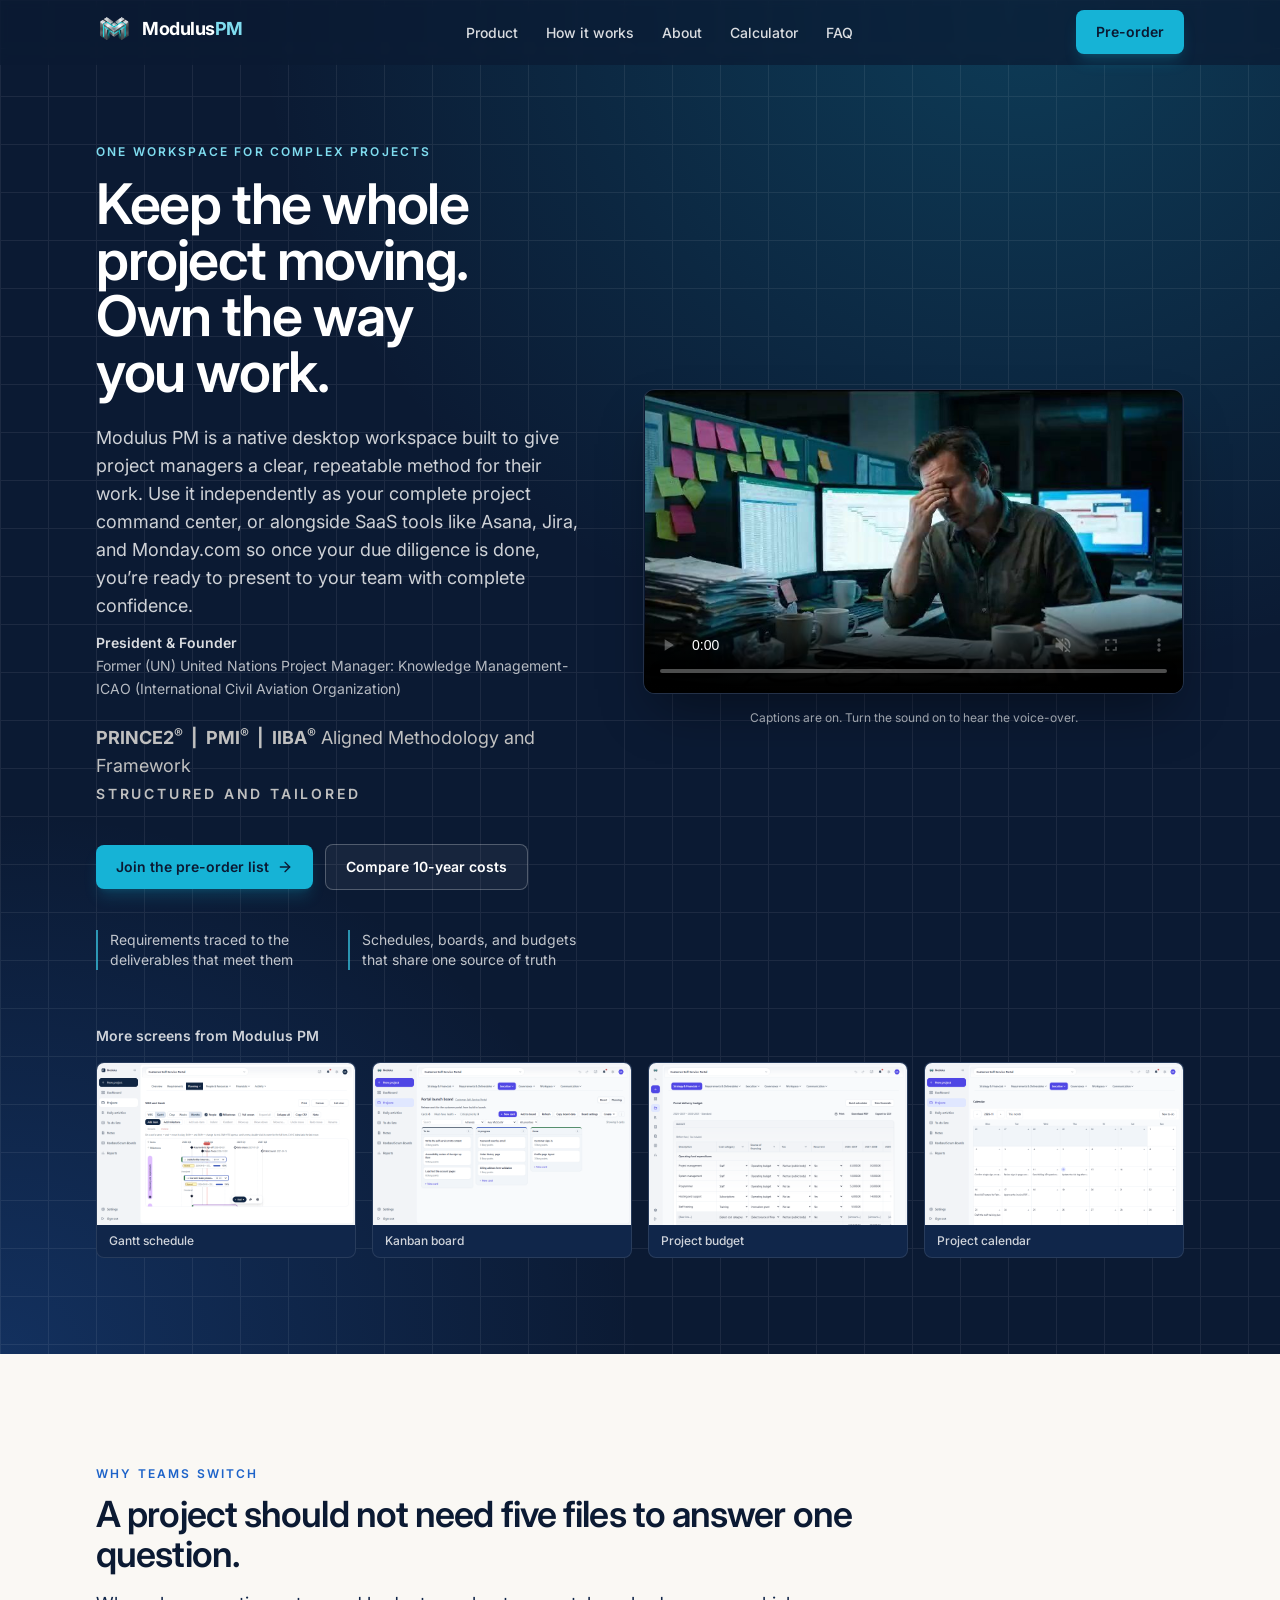
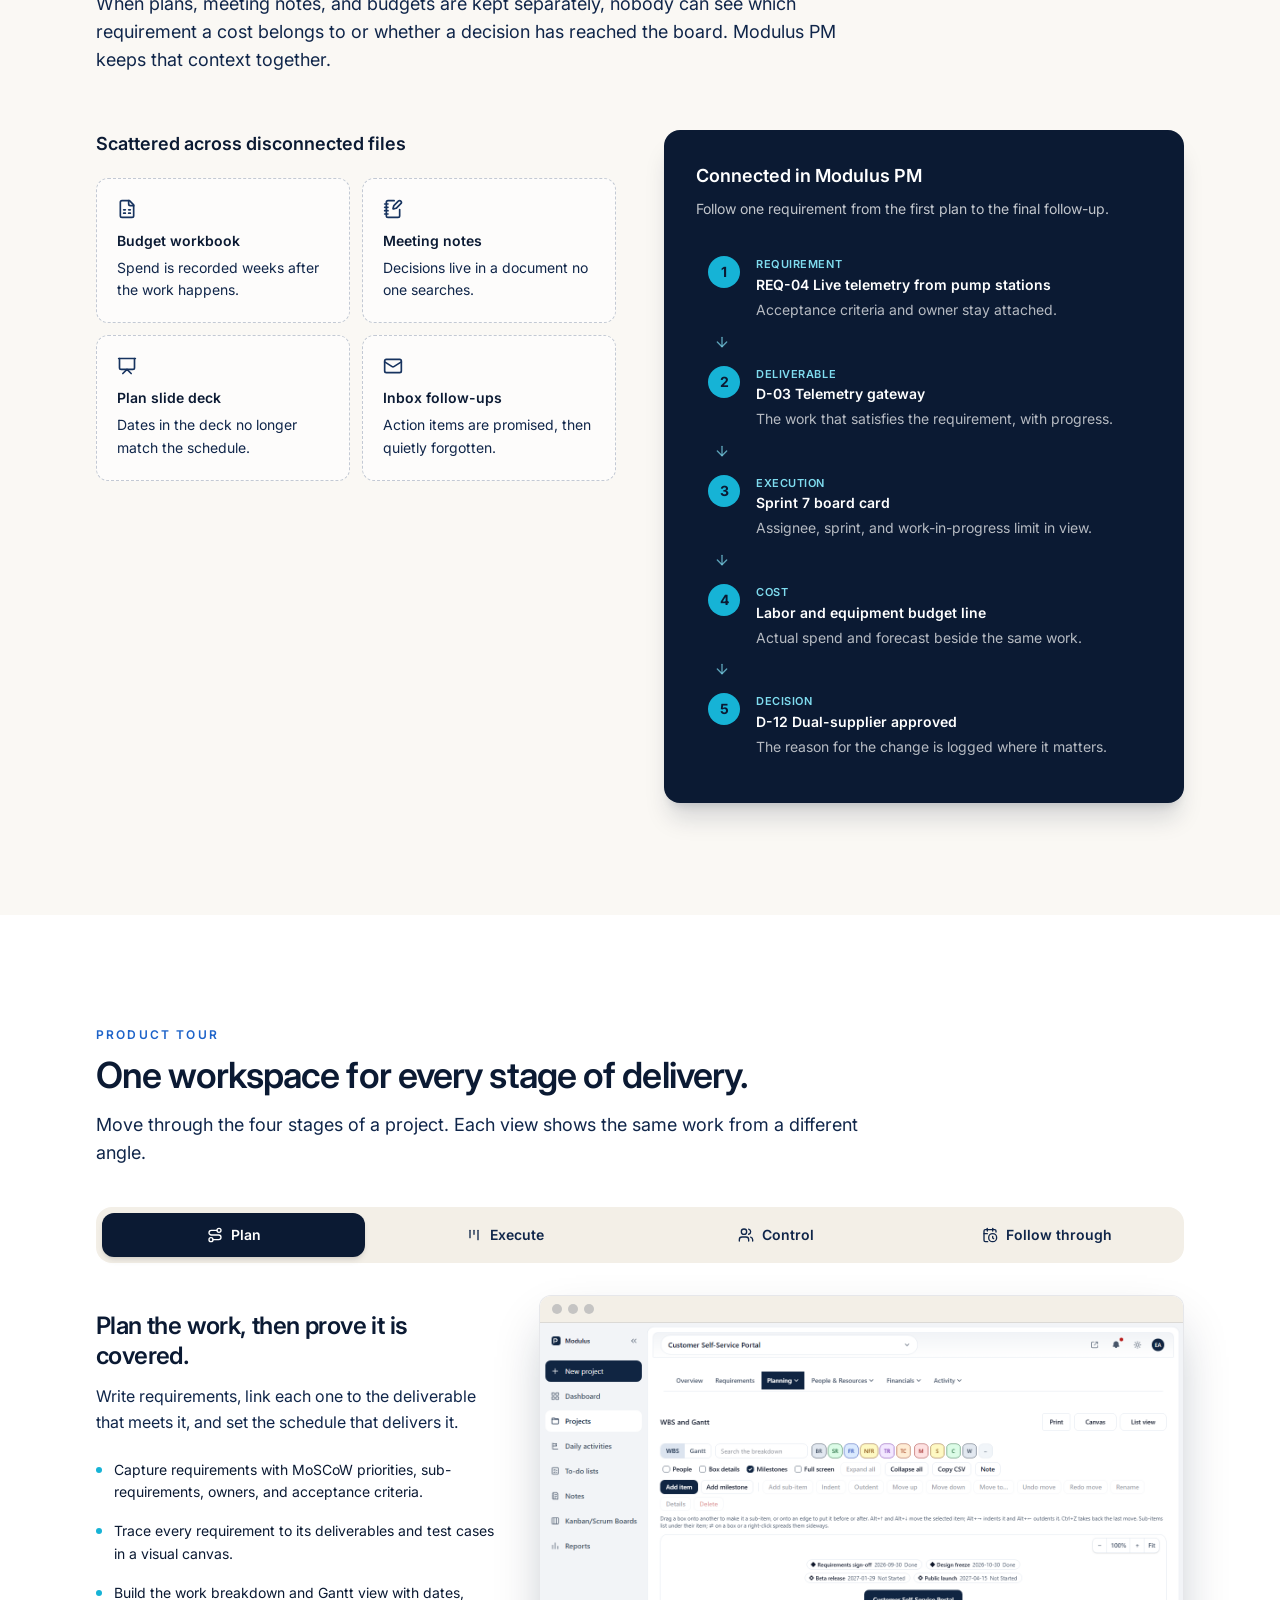
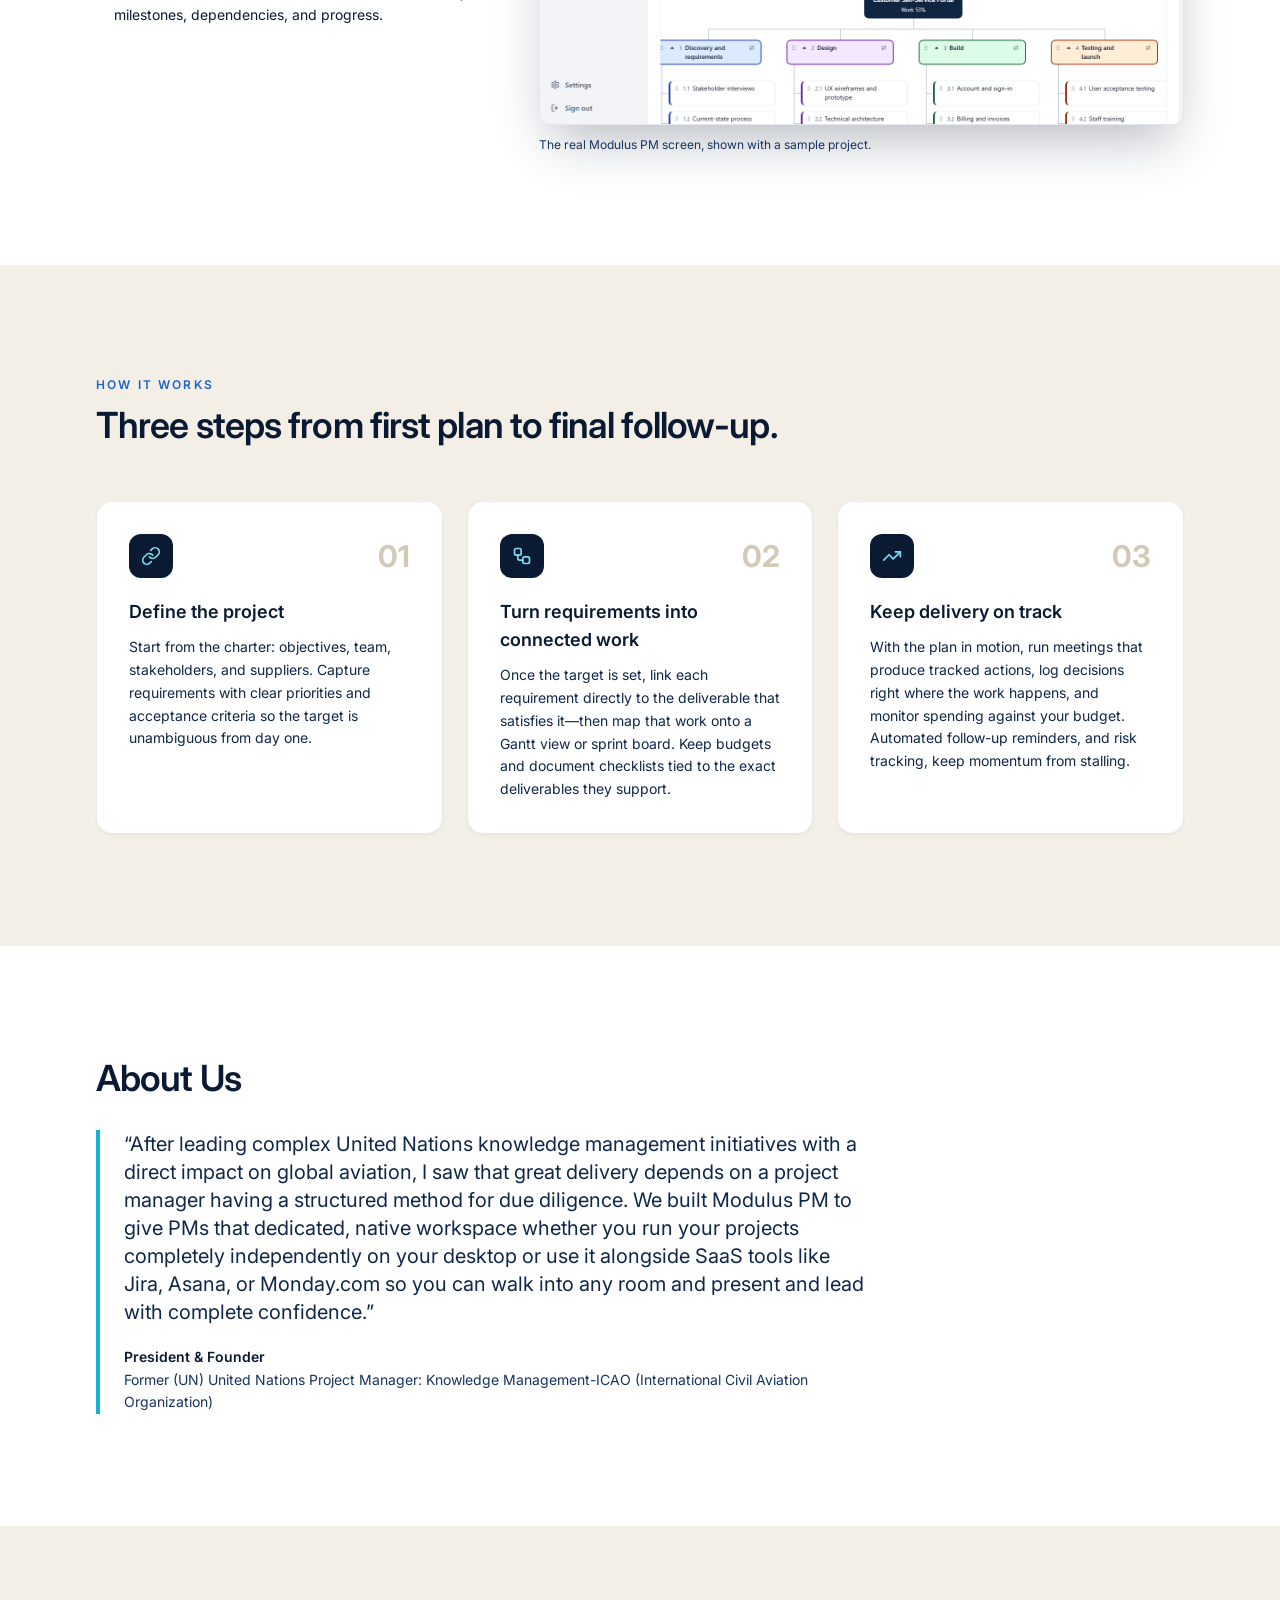
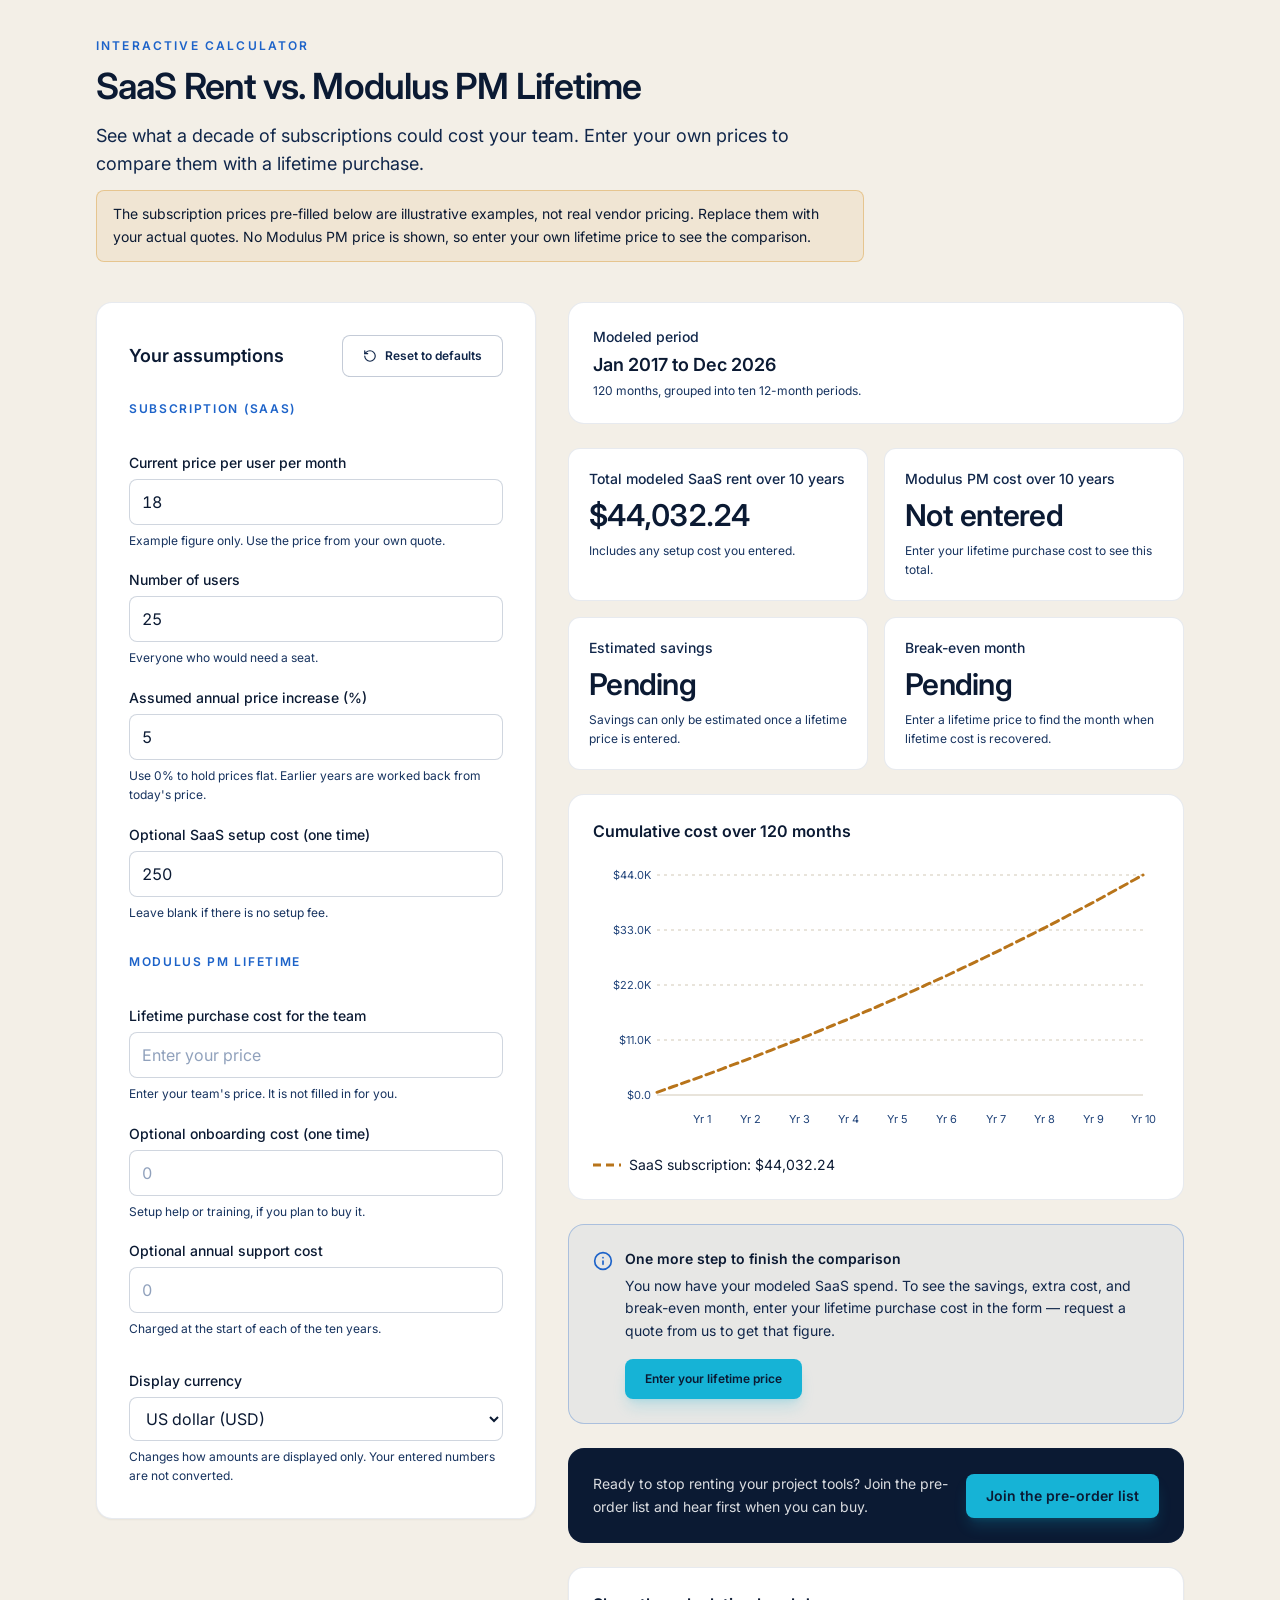
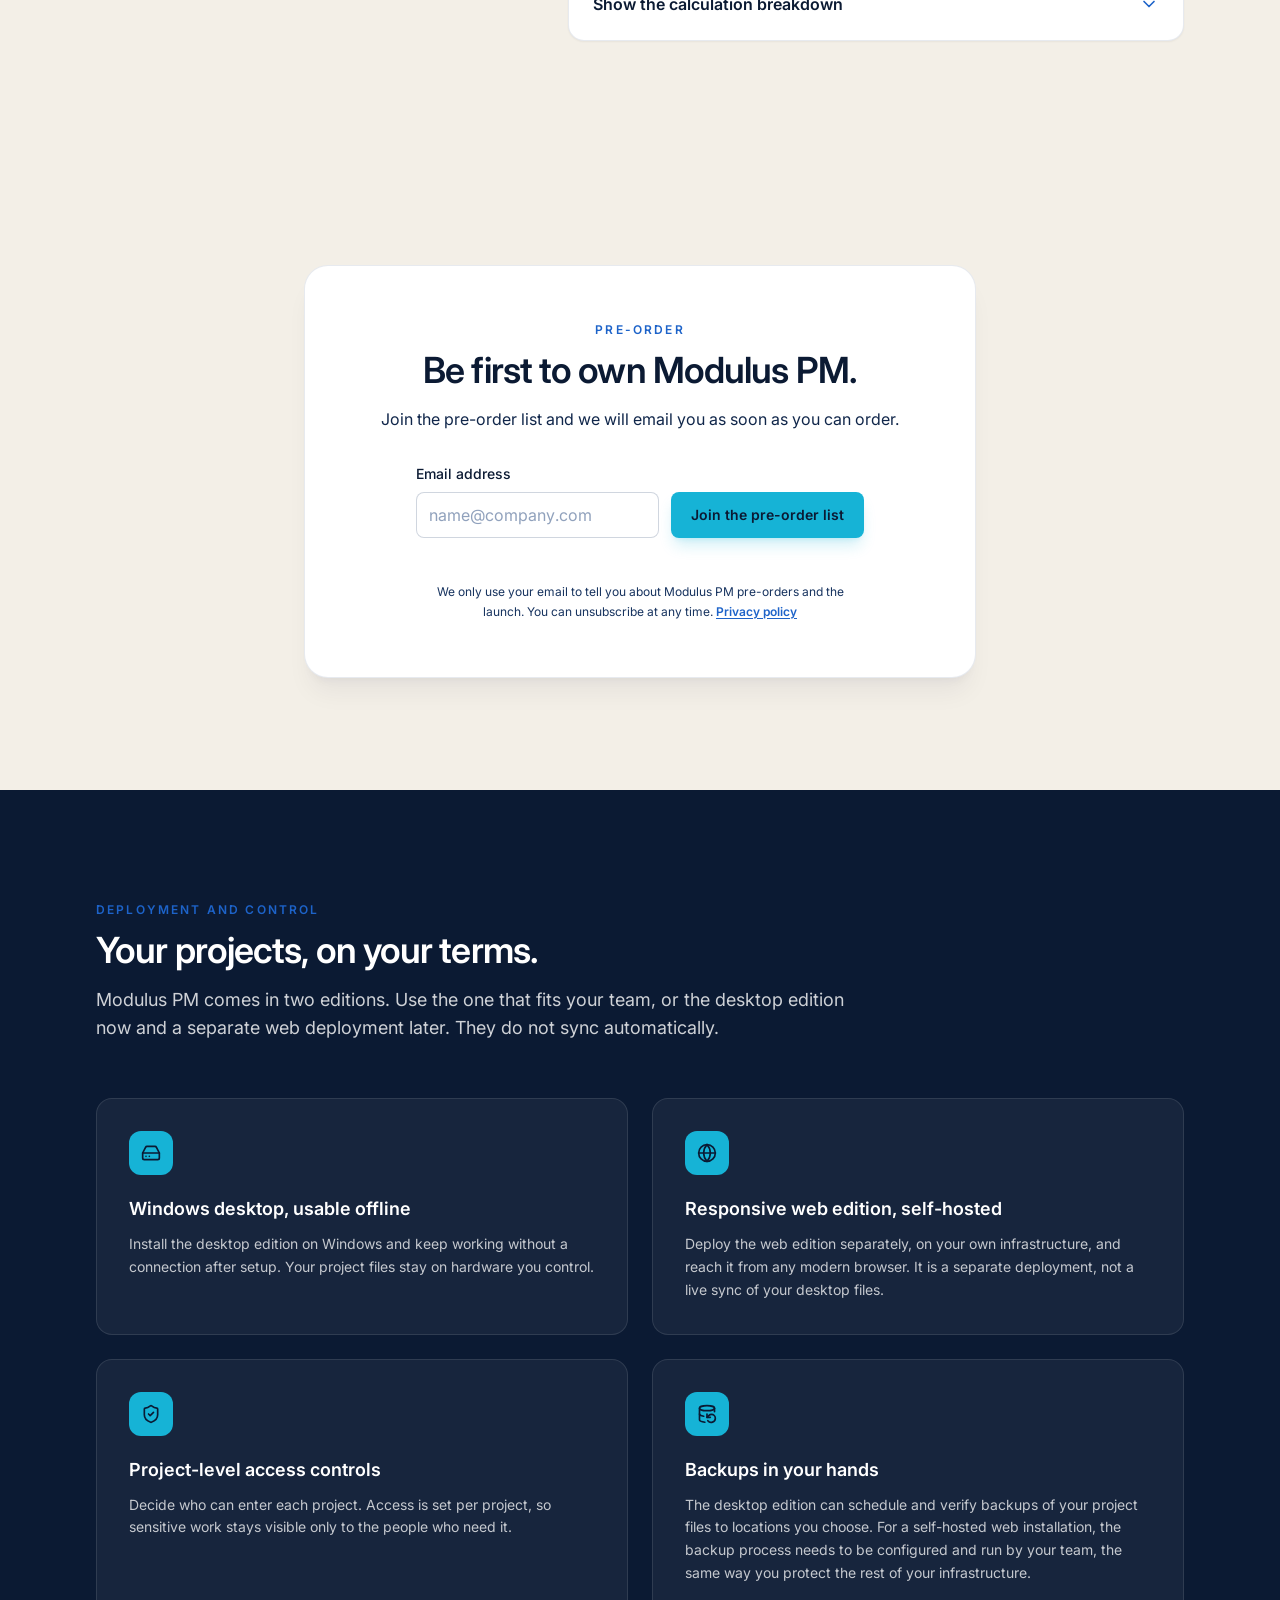
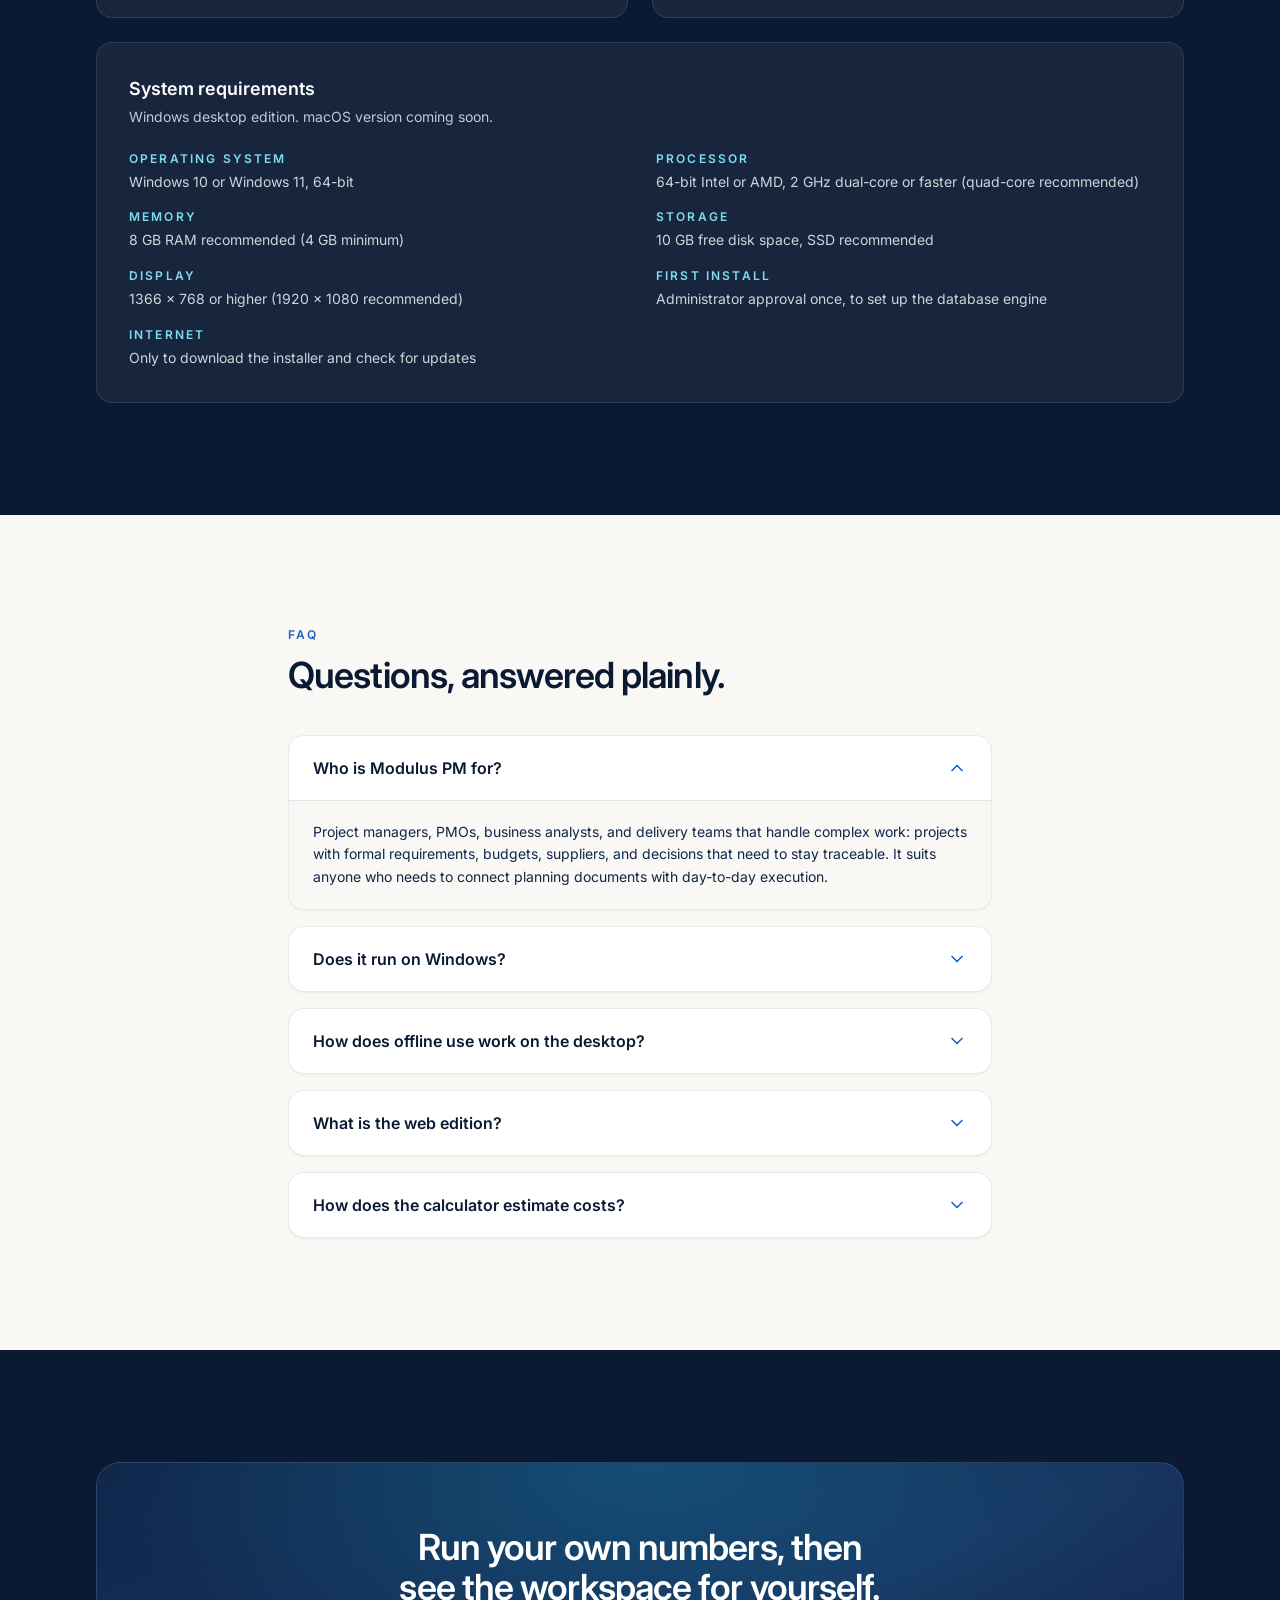
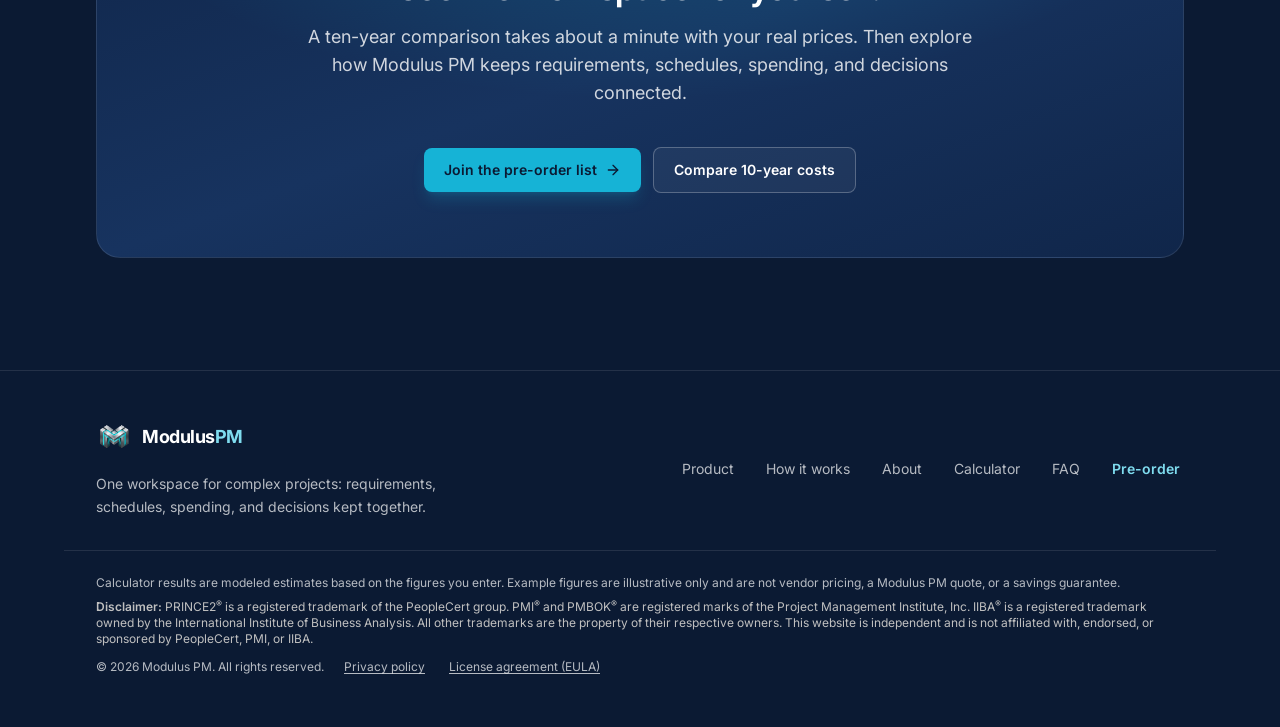
==== commit 9ae59efa: "Add About Us, system requirements and the licence agreement page; update hero and trademark notice" ====
--- a/index.html
+++ b/index.html
@@ -35,9 +35,9 @@
     <meta property="og:url" content="https://eliandigitalsolutions.com/" />
     <meta name="twitter:card" content="summary_large_image" />
     <meta name="twitter:image" content="https://eliandigitalsolutions.com/og.png" />
-    <script type="module" crossorigin src="/assets/main-Cn07NlYw.js"></script>
-    <link rel="modulepreload" crossorigin href="/assets/index-EmWwAnY3.js">
-    <link rel="stylesheet" crossorigin href="/assets/index-BjnqzNUl.css">
+    <script type="module" crossorigin src="/assets/main-CIG_j4_x.js"></script>
+    <link rel="modulepreload" crossorigin href="/assets/index-Yuvbp5KB.js">
+    <link rel="stylesheet" crossorigin href="/assets/index-Cmp1O_GP.css">
   </head>
   <body>
     <div id="root"></div>
--- a/assets/index-Cmp1O_GP.css
+++ b/assets/index-Cmp1O_GP.css
@@ -0,0 +1 @@
+*,:before,:after{--tw-border-spacing-x: 0;--tw-border-spacing-y: 0;--tw-translate-x: 0;--tw-translate-y: 0;--tw-rotate: 0;--tw-skew-x: 0;--tw-skew-y: 0;--tw-scale-x: 1;--tw-scale-y: 1;--tw-pan-x: ;--tw-pan-y: ;--tw-pinch-zoom: ;--tw-scroll-snap-strictness: proximity;--tw-gradient-from-position: ;--tw-gradient-via-position: ;--tw-gradient-to-position: ;--tw-ordinal: ;--tw-slashed-zero: ;--tw-numeric-figure: ;--tw-numeric-spacing: ;--tw-numeric-fraction: ;--tw-ring-inset: ;--tw-ring-offset-width: 0px;--tw-ring-offset-color: #fff;--tw-ring-color: rgb(42 116 224 / .5);--tw-ring-offset-shadow: 0 0 #0000;--tw-ring-shadow: 0 0 #0000;--tw-shadow: 0 0 #0000;--tw-shadow-colored: 0 0 #0000;--tw-blur: ;--tw-brightness: ;--tw-contrast: ;--tw-grayscale: ;--tw-hue-rotate: ;--tw-invert: ;--tw-saturate: ;--tw-sepia: ;--tw-drop-shadow: ;--tw-backdrop-blur: ;--tw-backdrop-brightness: ;--tw-backdrop-contrast: ;--tw-backdrop-grayscale: ;--tw-backdrop-hue-rotate: ;--tw-backdrop-invert: ;--tw-backdrop-opacity: ;--tw-backdrop-saturate: ;--tw-backdrop-sepia: ;--tw-contain-size: ;--tw-contain-layout: ;--tw-contain-paint: ;--tw-contain-style: }::backdrop{--tw-border-spacing-x: 0;--tw-border-spacing-y: 0;--tw-translate-x: 0;--tw-translate-y: 0;--tw-rotate: 0;--tw-skew-x: 0;--tw-skew-y: 0;--tw-scale-x: 1;--tw-scale-y: 1;--tw-pan-x: ;--tw-pan-y: ;--tw-pinch-zoom: ;--tw-scroll-snap-strictness: proximity;--tw-gradient-from-position: ;--tw-gradient-via-position: ;--tw-gradient-to-position: ;--tw-ordinal: ;--tw-slashed-zero: ;--tw-numeric-figure: ;--tw-numeric-spacing: ;--tw-numeric-fraction: ;--tw-ring-inset: ;--tw-ring-offset-width: 0px;--tw-ring-offset-color: #fff;--tw-ring-color: rgb(42 116 224 / .5);--tw-ring-offset-shadow: 0 0 #0000;--tw-ring-shadow: 0 0 #0000;--tw-shadow: 0 0 #0000;--tw-shadow-colored: 0 0 #0000;--tw-blur: ;--tw-brightness: ;--tw-contrast: ;--tw-grayscale: ;--tw-hue-rotate: ;--tw-invert: ;--tw-saturate: ;--tw-sepia: ;--tw-drop-shadow: ;--tw-backdrop-blur: ;--tw-backdrop-brightness: ;--tw-backdrop-contrast: ;--tw-backdrop-grayscale: ;--tw-backdrop-hue-rotate: ;--tw-backdrop-invert: ;--tw-backdrop-opacity: ;--tw-backdrop-saturate: ;--tw-backdrop-sepia: ;--tw-contain-size: ;--tw-contain-layout: ;--tw-contain-paint: ;--tw-contain-style: }*,:before,:after{box-sizing:border-box;border-width:0;border-style:solid;border-color:#e5e7eb}:before,:after{--tw-content: ""}html,:host{line-height:1.5;-webkit-text-size-adjust:100%;-moz-tab-size:4;-o-tab-size:4;tab-size:4;font-family:Inter,system-ui,-apple-system,Segoe UI,sans-serif;font-feature-settings:normal;font-variation-settings:normal;-webkit-tap-highlight-color:transparent}body{margin:0;line-height:inherit}hr{height:0;color:inherit;border-top-width:1px}abbr:where([title]){-webkit-text-decoration:underline dotted;text-decoration:underline dotted}h1,h2,h3,h4,h5,h6{font-size:inherit;font-weight:inherit}a{color:inherit;text-decoration:inherit}b,strong{font-weight:bolder}code,kbd,samp,pre{font-family:ui-monospace,SFMono-Regular,Menlo,Monaco,Consolas,Liberation Mono,Courier New,monospace;font-feature-settings:normal;font-variation-settings:normal;font-size:1em}small{font-size:80%}sub,sup{font-size:75%;line-height:0;position:relative;vertical-align:baseline}sub{bottom:-.25em}sup{top:-.5em}table{text-indent:0;border-color:inherit;border-collapse:collapse}button,input,optgroup,select,textarea{font-family:inherit;font-feature-settings:inherit;font-variation-settings:inherit;font-size:100%;font-weight:inherit;line-height:inherit;letter-spacing:inherit;color:inherit;margin:0;padding:0}button,select{text-transform:none}button,input:where([type=button]),input:where([type=reset]),input:where([type=submit]){-webkit-appearance:button;background-color:transparent;background-image:none}:-moz-focusring{outline:auto}:-moz-ui-invalid{box-shadow:none}progress{vertical-align:baseline}::-webkit-inner-spin-button,::-webkit-outer-spin-button{height:auto}[type=search]{-webkit-appearance:textfield;outline-offset:-2px}::-webkit-search-decoration{-webkit-appearance:none}::-webkit-file-upload-button{-webkit-appearance:button;font:inherit}summary{display:list-item}blockquote,dl,dd,h1,h2,h3,h4,h5,h6,hr,figure,p,pre{margin:0}fieldset{margin:0;padding:0}legend{padding:0}ol,ul,menu{list-style:none;margin:0;padding:0}dialog{padding:0}textarea{resize:vertical}input::-moz-placeholder,textarea::-moz-placeholder{opacity:1;color:#9ca3af}input::placeholder,textarea::placeholder{opacity:1;color:#9ca3af}button,[role=button]{cursor:pointer}:disabled{cursor:default}img,svg,video,canvas,audio,iframe,embed,object{display:block;vertical-align:middle}img,video{max-width:100%;height:auto}[hidden]:where(:not([hidden=until-found])){display:none}html{scroll-behavior:smooth;scroll-padding-top:5rem;-webkit-text-size-adjust:100%}body{--tw-bg-opacity: 1;background-color:rgb(250 248 244 / var(--tw-bg-opacity, 1));font-family:Inter,system-ui,-apple-system,Segoe UI,sans-serif;--tw-text-opacity: 1;color:rgb(11 26 51 / var(--tw-text-opacity, 1));-webkit-font-smoothing:antialiased;-moz-osx-font-smoothing:grayscale;overflow-x:hidden}:focus-visible{outline:2px solid transparent;outline-offset:2px;--tw-ring-offset-shadow: var(--tw-ring-inset) 0 0 0 var(--tw-ring-offset-width) var(--tw-ring-offset-color);--tw-ring-shadow: var(--tw-ring-inset) 0 0 0 calc(2px + var(--tw-ring-offset-width)) var(--tw-ring-color);box-shadow:var(--tw-ring-offset-shadow),var(--tw-ring-shadow),var(--tw-shadow, 0 0 #0000);--tw-ring-opacity: 1;--tw-ring-color: rgb(22 179 214 / var(--tw-ring-opacity, 1));--tw-ring-offset-width: 2px;--tw-ring-offset-color: #faf8f4}.sr-only{position:absolute;width:1px;height:1px;padding:0;margin:-1px;overflow:hidden;clip:rect(0,0,0,0);white-space:nowrap;border-width:0}.pointer-events-none{pointer-events:none}.visible{visibility:visible}.fixed{position:fixed}.absolute{position:absolute}.relative{position:relative}.inset-0{inset:0}.inset-x-0{left:0;right:0}.inset-x-4{left:1rem;right:1rem}.-left-\[10000px\]{left:-10000px}.bottom-4{bottom:1rem}.top-0{top:0}.top-0\.5{top:.125rem}.isolate{isolation:isolate}.-z-10{z-index:-10}.z-50{z-index:50}.z-\[70\]{z-index:70}.-m-1{margin:-.25rem}.mx-1{margin-left:.25rem;margin-right:.25rem}.mx-auto{margin-left:auto;margin-right:auto}.mb-2\.5{margin-bottom:.625rem}.mb-4{margin-bottom:1rem}.ml-2{margin-left:.5rem}.ml-3{margin-left:.75rem}.ml-\[88px\]{margin-left:88px}.mt-0\.5{margin-top:.125rem}.mt-1{margin-top:.25rem}.mt-1\.5{margin-top:.375rem}.mt-10{margin-top:2.5rem}.mt-12{margin-top:3rem}.mt-14{margin-top:3.5rem}.mt-2{margin-top:.5rem}.mt-2\.5{margin-top:.625rem}.mt-3{margin-top:.75rem}.mt-4{margin-top:1rem}.mt-5{margin-top:1.25rem}.mt-6{margin-top:1.5rem}.mt-8{margin-top:2rem}.mt-px{margin-top:1px}.block{display:block}.flex{display:flex}.inline-flex{display:inline-flex}.table{display:table}.grid{display:grid}.hidden{display:none}.aspect-\[16\/10\]{aspect-ratio:16/10}.aspect-video{aspect-ratio:16 / 9}.h-1{height:.25rem}.h-1\.5{height:.375rem}.h-10{height:2.5rem}.h-11{height:2.75rem}.h-16{height:4rem}.h-2{height:.5rem}.h-2\.5{height:.625rem}.h-3{height:.75rem}.h-3\.5{height:.875rem}.h-4{height:1rem}.h-5{height:1.25rem}.h-8{height:2rem}.h-9{height:2.25rem}.h-auto{height:auto}.h-px{height:1px}.min-h-\[1\.25rem\]{min-height:1.25rem}.min-h-screen{min-height:100vh}.w-1\.5{width:.375rem}.w-1\/2{width:50%}.w-10{width:2.5rem}.w-11{width:2.75rem}.w-2\.5{width:.625rem}.w-3{width:.75rem}.w-3\.5{width:.875rem}.w-4{width:1rem}.w-5{width:1.25rem}.w-8{width:2rem}.w-9{width:2.25rem}.w-\[62\%\]{width:62%}.w-\[80px\]{width:80px}.w-\[min\(94vw\,1200px\)\]{width:min(94vw,1200px)}.w-full{width:100%}.w-px{width:1px}.min-w-0{min-width:0px}.min-w-\[520px\]{min-width:520px}.max-w-2xl{max-width:42rem}.max-w-3xl{max-width:48rem}.max-w-6xl{max-width:72rem}.max-w-full{max-width:100%}.max-w-md{max-width:28rem}.max-w-none{max-width:none}.max-w-sm{max-width:24rem}.max-w-xl{max-width:36rem}.flex-1{flex:1 1 0%}.shrink-0{flex-shrink:0}.rotate-180{--tw-rotate: 180deg;transform:translate(var(--tw-translate-x),var(--tw-translate-y)) rotate(var(--tw-rotate)) skew(var(--tw-skew-x)) skewY(var(--tw-skew-y)) scaleX(var(--tw-scale-x)) scaleY(var(--tw-scale-y))}.rotate-45{--tw-rotate: 45deg;transform:translate(var(--tw-translate-x),var(--tw-translate-y)) rotate(var(--tw-rotate)) skew(var(--tw-skew-x)) skewY(var(--tw-skew-y)) scaleX(var(--tw-scale-x)) scaleY(var(--tw-scale-y))}@keyframes spin{to{transform:rotate(360deg)}}.animate-spin{animation:spin 1s linear infinite}.cursor-pointer{cursor:pointer}.scroll-mt-20{scroll-margin-top:5rem}.scroll-mt-24{scroll-margin-top:6rem}.scroll-mt-8{scroll-margin-top:2rem}.list-disc{list-style-type:disc}.list-none{list-style-type:none}.grid-cols-2{grid-template-columns:repeat(2,minmax(0,1fr))}.grid-cols-6{grid-template-columns:repeat(6,minmax(0,1fr))}.grid-cols-\[minmax\(0\,1\.2fr\)_repeat\(3\,minmax\(0\,1fr\)\)\]{grid-template-columns:minmax(0,1.2fr) repeat(3,minmax(0,1fr))}.flex-col{flex-direction:column}.flex-col-reverse{flex-direction:column-reverse}.flex-wrap{flex-wrap:wrap}.items-start{align-items:flex-start}.items-center{align-items:center}.items-baseline{align-items:baseline}.justify-start{justify-content:flex-start}.justify-center{justify-content:center}.justify-between{justify-content:space-between}.gap-1{gap:.25rem}.gap-1\.5{gap:.375rem}.gap-12{gap:3rem}.gap-2{gap:.5rem}.gap-2\.5{gap:.625rem}.gap-3{gap:.75rem}.gap-4{gap:1rem}.gap-6{gap:1.5rem}.gap-8{gap:2rem}.gap-x-4{-moz-column-gap:1rem;column-gap:1rem}.gap-x-6{-moz-column-gap:1.5rem;column-gap:1.5rem}.gap-x-8{-moz-column-gap:2rem;column-gap:2rem}.gap-y-1{row-gap:.25rem}.gap-y-2{row-gap:.5rem}.gap-y-4{row-gap:1rem}.space-y-1>:not([hidden])~:not([hidden]){--tw-space-y-reverse: 0;margin-top:calc(.25rem * calc(1 - var(--tw-space-y-reverse)));margin-bottom:calc(.25rem * var(--tw-space-y-reverse))}.space-y-2>:not([hidden])~:not([hidden]){--tw-space-y-reverse: 0;margin-top:calc(.5rem * calc(1 - var(--tw-space-y-reverse)));margin-bottom:calc(.5rem * var(--tw-space-y-reverse))}.space-y-2\.5>:not([hidden])~:not([hidden]){--tw-space-y-reverse: 0;margin-top:calc(.625rem * calc(1 - var(--tw-space-y-reverse)));margin-bottom:calc(.625rem * var(--tw-space-y-reverse))}.space-y-3>:not([hidden])~:not([hidden]){--tw-space-y-reverse: 0;margin-top:calc(.75rem * calc(1 - var(--tw-space-y-reverse)));margin-bottom:calc(.75rem * var(--tw-space-y-reverse))}.space-y-4>:not([hidden])~:not([hidden]){--tw-space-y-reverse: 0;margin-top:calc(1rem * calc(1 - var(--tw-space-y-reverse)));margin-bottom:calc(1rem * var(--tw-space-y-reverse))}.space-y-5>:not([hidden])~:not([hidden]){--tw-space-y-reverse: 0;margin-top:calc(1.25rem * calc(1 - var(--tw-space-y-reverse)));margin-bottom:calc(1.25rem * var(--tw-space-y-reverse))}.space-y-6>:not([hidden])~:not([hidden]){--tw-space-y-reverse: 0;margin-top:calc(1.5rem * calc(1 - var(--tw-space-y-reverse)));margin-bottom:calc(1.5rem * var(--tw-space-y-reverse))}.space-y-8>:not([hidden])~:not([hidden]){--tw-space-y-reverse: 0;margin-top:calc(2rem * calc(1 - var(--tw-space-y-reverse)));margin-bottom:calc(2rem * var(--tw-space-y-reverse))}.overflow-hidden{overflow:hidden}.overflow-visible{overflow:visible}.overflow-x-auto{overflow-x:auto}.overflow-x-clip{overflow-x:clip}.truncate{overflow:hidden;text-overflow:ellipsis;white-space:nowrap}.whitespace-nowrap{white-space:nowrap}.whitespace-pre-line{white-space:pre-line}.text-balance{text-wrap:balance}.break-words{overflow-wrap:break-word}.rounded{border-radius:.25rem}.rounded-2xl{border-radius:1rem}.rounded-3xl{border-radius:1.5rem}.rounded-full{border-radius:9999px}.rounded-lg{border-radius:.5rem}.rounded-md{border-radius:.375rem}.rounded-xl{border-radius:.75rem}.border{border-width:1px}.border-b{border-bottom-width:1px}.border-l-2{border-left-width:2px}.border-l-4{border-left-width:4px}.border-t{border-top-width:1px}.border-dashed{border-style:dashed}.border-amber-500\/40{border-color:#d9962b66}.border-amber-500\/50{border-color:#d9962b80}.border-blue-600{--tw-border-opacity: 1;border-color:rgb(29 99 201 / var(--tw-border-opacity, 1))}.border-blue-600\/30{border-color:#1d63c94d}.border-cyan-400\/70{border-color:#38c8e6b3}.border-cyan-500{--tw-border-opacity: 1;border-color:rgb(22 179 214 / var(--tw-border-opacity, 1))}.border-cyan-500\/40{border-color:#16b3d666}.border-cyan-500\/50{border-color:#16b3d680}.border-navy-700\/10{border-color:#17335f1a}.border-navy-700\/15{border-color:#17335f26}.border-navy-700\/20{border-color:#17335f33}.border-navy-700\/25{border-color:#17335f40}.border-navy-700\/30{border-color:#17335f4d}.border-navy-700\/40{border-color:#17335f66}.border-navy-900\/10{border-color:#0b1a331a}.border-transparent{border-color:transparent}.border-white\/10{border-color:#ffffff1a}.border-white\/20{border-color:#fff3}.border-white\/25{border-color:#ffffff40}.bg-amber-500{--tw-bg-opacity: 1;background-color:rgb(217 150 43 / var(--tw-bg-opacity, 1))}.bg-amber-500\/10{background-color:#d9962b1a}.bg-amber-500\/20{background-color:#d9962b33}.bg-blue-500{--tw-bg-opacity: 1;background-color:rgb(42 116 224 / var(--tw-bg-opacity, 1))}.bg-blue-600{--tw-bg-opacity: 1;background-color:rgb(29 99 201 / var(--tw-bg-opacity, 1))}.bg-blue-600\/5{background-color:#1d63c90d}.bg-cyan-100{--tw-bg-opacity: 1;background-color:rgb(217 246 252 / var(--tw-bg-opacity, 1))}.bg-cyan-100\/50{background-color:#d9f6fc80}.bg-cyan-100\/60{background-color:#d9f6fc99}.bg-cyan-100\/70{background-color:#d9f6fcb3}.bg-cyan-400{--tw-bg-opacity: 1;background-color:rgb(56 200 230 / var(--tw-bg-opacity, 1))}.bg-cyan-500{--tw-bg-opacity: 1;background-color:rgb(22 179 214 / var(--tw-bg-opacity, 1))}.bg-cyan-500\/10{background-color:#16b3d61a}.bg-navy-600{--tw-bg-opacity: 1;background-color:rgb(33 68 122 / var(--tw-bg-opacity, 1))}.bg-navy-700{--tw-bg-opacity: 1;background-color:rgb(23 51 95 / var(--tw-bg-opacity, 1))}.bg-navy-700\/20{background-color:#17335f33}.bg-navy-700\/30{background-color:#17335f4d}.bg-navy-800{--tw-bg-opacity: 1;background-color:rgb(16 38 74 / var(--tw-bg-opacity, 1))}.bg-navy-900{--tw-bg-opacity: 1;background-color:rgb(11 26 51 / var(--tw-bg-opacity, 1))}.bg-navy-900\/20{background-color:#0b1a3333}.bg-navy-900\/70{background-color:#0b1a33b3}.bg-navy-900\/95{background-color:#0b1a33f2}.bg-warm-100{--tw-bg-opacity: 1;background-color:rgb(243 239 231 / var(--tw-bg-opacity, 1))}.bg-warm-200{--tw-bg-opacity: 1;background-color:rgb(230 224 211 / var(--tw-bg-opacity, 1))}.bg-warm-50{--tw-bg-opacity: 1;background-color:rgb(250 248 244 / var(--tw-bg-opacity, 1))}.bg-white{--tw-bg-opacity: 1;background-color:rgb(255 255 255 / var(--tw-bg-opacity, 1))}.bg-white\/15{background-color:#ffffff26}.bg-white\/5{background-color:#ffffff0d}.bg-white\/60{background-color:#fff9}.bg-\[radial-gradient\(50\%_60\%_at_50\%_0\%\,rgba\(22\,179\,214\,0\.25\)\,transparent\)\]{background-image:radial-gradient(50% 60% at 50% 0%,rgba(22,179,214,.25),transparent)}.bg-\[radial-gradient\(60\%_50\%_at_80\%_0\%\,rgba\(22\,179\,214\,0\.22\)\,transparent\)\,radial-gradient\(50\%_40\%_at_0\%_100\%\,rgba\(42\,116\,224\,0\.25\)\,transparent\)\]{background-image:radial-gradient(60% 50% at 80% 0%,rgba(22,179,214,.22),transparent),radial-gradient(50% 40% at 0% 100%,rgba(42,116,224,.25),transparent)}.bg-gradient-to-br{background-image:linear-gradient(to bottom right,var(--tw-gradient-stops))}.from-navy-800{--tw-gradient-from: #10264a var(--tw-gradient-from-position);--tw-gradient-to: rgb(16 38 74 / 0) var(--tw-gradient-to-position);--tw-gradient-stops: var(--tw-gradient-from), var(--tw-gradient-to)}.via-navy-700{--tw-gradient-to: rgb(23 51 95 / 0) var(--tw-gradient-to-position);--tw-gradient-stops: var(--tw-gradient-from), #17335f var(--tw-gradient-via-position), var(--tw-gradient-to)}.to-navy-800{--tw-gradient-to: #10264a var(--tw-gradient-to-position)}.object-contain{-o-object-fit:contain;object-fit:contain}.object-cover{-o-object-fit:cover;object-fit:cover}.object-left-top{-o-object-position:left top;object-position:left top}.p-0{padding:0}.p-1{padding:.25rem}.p-1\.5{padding:.375rem}.p-2\.5{padding:.625rem}.p-3{padding:.75rem}.p-3\.5{padding:.875rem}.p-4{padding:1rem}.p-5{padding:1.25rem}.p-6{padding:1.5rem}.px-1{padding-left:.25rem;padding-right:.25rem}.px-1\.5{padding-left:.375rem;padding-right:.375rem}.px-2\.5{padding-left:.625rem;padding-right:.625rem}.px-3{padding-left:.75rem;padding-right:.75rem}.px-4{padding-left:1rem;padding-right:1rem}.px-5{padding-left:1.25rem;padding-right:1.25rem}.px-6{padding-left:1.5rem;padding-right:1.5rem}.py-0\.5{padding-top:.125rem;padding-bottom:.125rem}.py-1{padding-top:.25rem;padding-bottom:.25rem}.py-10{padding-top:2.5rem;padding-bottom:2.5rem}.py-12{padding-top:3rem;padding-bottom:3rem}.py-16{padding-top:4rem;padding-bottom:4rem}.py-2{padding-top:.5rem;padding-bottom:.5rem}.py-2\.5{padding-top:.625rem;padding-bottom:.625rem}.py-20{padding-top:5rem;padding-bottom:5rem}.py-3{padding-top:.75rem;padding-bottom:.75rem}.py-5{padding-top:1.25rem;padding-bottom:1.25rem}.pb-14{padding-bottom:3.5rem}.pb-16{padding-bottom:4rem}.pb-6{padding-bottom:1.5rem}.pl-3{padding-left:.75rem}.pl-5{padding-left:1.25rem}.pl-6{padding-left:1.5rem}.pl-\[1\.15rem\]{padding-left:1.15rem}.pt-1{padding-top:.25rem}.pt-28{padding-top:7rem}.pt-3{padding-top:.75rem}.pt-6{padding-top:1.5rem}.text-left{text-align:left}.text-center{text-align:center}.text-right{text-align:right}.text-2xl{font-size:1.5rem;line-height:2rem}.text-3xl{font-size:1.875rem;line-height:2.25rem}.text-4xl{font-size:2.25rem;line-height:2.5rem}.text-\[10px\]{font-size:10px}.text-\[11px\]{font-size:11px}.text-\[8px\]{font-size:8px}.text-\[9px\]{font-size:9px}.text-base{font-size:1rem;line-height:1.5rem}.text-lg{font-size:1.125rem;line-height:1.75rem}.text-sm{font-size:.875rem;line-height:1.25rem}.text-xs{font-size:.75rem;line-height:1rem}.font-bold{font-weight:700}.font-medium{font-weight:500}.font-semibold{font-weight:600}.uppercase{text-transform:uppercase}.not-italic{font-style:normal}.tabular-nums{--tw-numeric-spacing: tabular-nums;font-variant-numeric:var(--tw-ordinal) var(--tw-slashed-zero) var(--tw-numeric-figure) var(--tw-numeric-spacing) var(--tw-numeric-fraction)}.leading-\[1\.12\]{line-height:1.12}.leading-\[1\.15\]{line-height:1.15}.leading-relaxed{line-height:1.625}.leading-snug{line-height:1.375}.leading-tight{line-height:1.25}.tracking-\[0\.14em\]{letter-spacing:.14em}.tracking-\[0\.18em\]{letter-spacing:.18em}.tracking-\[0\.2em\]{letter-spacing:.2em}.tracking-tight{letter-spacing:-.025em}.tracking-wide{letter-spacing:.025em}.tracking-wider{letter-spacing:.05em}.text-amber-500{--tw-text-opacity: 1;color:rgb(217 150 43 / var(--tw-text-opacity, 1))}.text-blue-600{--tw-text-opacity: 1;color:rgb(29 99 201 / var(--tw-text-opacity, 1))}.text-cyan-300{--tw-text-opacity: 1;color:rgb(127 220 239 / var(--tw-text-opacity, 1))}.text-cyan-300\/70{color:#7fdcefb3}.text-cyan-500{--tw-text-opacity: 1;color:rgb(22 179 214 / var(--tw-text-opacity, 1))}.text-navy-700{--tw-text-opacity: 1;color:rgb(23 51 95 / var(--tw-text-opacity, 1))}.text-navy-800{--tw-text-opacity: 1;color:rgb(16 38 74 / var(--tw-text-opacity, 1))}.text-navy-900{--tw-text-opacity: 1;color:rgb(11 26 51 / var(--tw-text-opacity, 1))}.text-red-700{--tw-text-opacity: 1;color:rgb(185 28 28 / var(--tw-text-opacity, 1))}.text-silver{--tw-text-opacity: 1;color:rgb(192 192 192 / var(--tw-text-opacity, 1))}.text-transparent{color:transparent}.text-warm-300{--tw-text-opacity: 1;color:rgb(210 201 183 / var(--tw-text-opacity, 1))}.text-white{--tw-text-opacity: 1;color:rgb(255 255 255 / var(--tw-text-opacity, 1))}.text-white\/60{color:#fff9}.text-white\/70{color:#ffffffb3}.text-white\/75{color:#ffffffbf}.text-white\/80{color:#fffc}.text-white\/85{color:#ffffffd9}.underline{text-decoration-line:underline}.underline-offset-2{text-underline-offset:2px}.underline-offset-4{text-underline-offset:4px}.accent-blue-600{accent-color:#1d63c9}.opacity-\[0\.07\]{opacity:.07}.shadow-2xl{--tw-shadow: 0 25px 50px -12px rgb(0 0 0 / .25);--tw-shadow-colored: 0 25px 50px -12px var(--tw-shadow-color);box-shadow:var(--tw-ring-offset-shadow, 0 0 #0000),var(--tw-ring-shadow, 0 0 #0000),var(--tw-shadow)}.shadow-lg{--tw-shadow: 0 10px 15px -3px rgb(0 0 0 / .1), 0 4px 6px -4px rgb(0 0 0 / .1);--tw-shadow-colored: 0 10px 15px -3px var(--tw-shadow-color), 0 4px 6px -4px var(--tw-shadow-color);box-shadow:var(--tw-ring-offset-shadow, 0 0 #0000),var(--tw-ring-shadow, 0 0 #0000),var(--tw-shadow)}.shadow-md{--tw-shadow: 0 4px 6px -1px rgb(0 0 0 / .1), 0 2px 4px -2px rgb(0 0 0 / .1);--tw-shadow-colored: 0 4px 6px -1px var(--tw-shadow-color), 0 2px 4px -2px var(--tw-shadow-color);box-shadow:var(--tw-ring-offset-shadow, 0 0 #0000),var(--tw-ring-shadow, 0 0 #0000),var(--tw-shadow)}.shadow-sm{--tw-shadow: 0 1px 2px 0 rgb(0 0 0 / .05);--tw-shadow-colored: 0 1px 2px 0 var(--tw-shadow-color);box-shadow:var(--tw-ring-offset-shadow, 0 0 #0000),var(--tw-ring-shadow, 0 0 #0000),var(--tw-shadow)}.shadow-xl{--tw-shadow: 0 20px 25px -5px rgb(0 0 0 / .1), 0 8px 10px -6px rgb(0 0 0 / .1);--tw-shadow-colored: 0 20px 25px -5px var(--tw-shadow-color), 0 8px 10px -6px var(--tw-shadow-color);box-shadow:var(--tw-ring-offset-shadow, 0 0 #0000),var(--tw-ring-shadow, 0 0 #0000),var(--tw-shadow)}.shadow-black\/40{--tw-shadow-color: rgb(0 0 0 / .4);--tw-shadow: var(--tw-shadow-colored)}.shadow-cyan-500\/20{--tw-shadow-color: rgb(22 179 214 / .2);--tw-shadow: var(--tw-shadow-colored)}.shadow-navy-900\/15{--tw-shadow-color: rgb(11 26 51 / .15);--tw-shadow: var(--tw-shadow-colored)}.shadow-navy-900\/20{--tw-shadow-color: rgb(11 26 51 / .2);--tw-shadow: var(--tw-shadow-colored)}.shadow-navy-900\/25{--tw-shadow-color: rgb(11 26 51 / .25);--tw-shadow: var(--tw-shadow-colored)}.shadow-navy-900\/30{--tw-shadow-color: rgb(11 26 51 / .3);--tw-shadow: var(--tw-shadow-colored)}.shadow-navy-900\/5{--tw-shadow-color: rgb(11 26 51 / .05);--tw-shadow: var(--tw-shadow-colored)}.filter{filter:var(--tw-blur) var(--tw-brightness) var(--tw-contrast) var(--tw-grayscale) var(--tw-hue-rotate) var(--tw-invert) var(--tw-saturate) var(--tw-sepia) var(--tw-drop-shadow)}.backdrop-blur{--tw-backdrop-blur: blur(8px);-webkit-backdrop-filter:var(--tw-backdrop-blur) var(--tw-backdrop-brightness) var(--tw-backdrop-contrast) var(--tw-backdrop-grayscale) var(--tw-backdrop-hue-rotate) var(--tw-backdrop-invert) var(--tw-backdrop-opacity) var(--tw-backdrop-saturate) var(--tw-backdrop-sepia);backdrop-filter:var(--tw-backdrop-blur) var(--tw-backdrop-brightness) var(--tw-backdrop-contrast) var(--tw-backdrop-grayscale) var(--tw-backdrop-hue-rotate) var(--tw-backdrop-invert) var(--tw-backdrop-opacity) var(--tw-backdrop-saturate) var(--tw-backdrop-sepia)}.backdrop-blur-sm{--tw-backdrop-blur: blur(4px);-webkit-backdrop-filter:var(--tw-backdrop-blur) var(--tw-backdrop-brightness) var(--tw-backdrop-contrast) var(--tw-backdrop-grayscale) var(--tw-backdrop-hue-rotate) var(--tw-backdrop-invert) var(--tw-backdrop-opacity) var(--tw-backdrop-saturate) var(--tw-backdrop-sepia);backdrop-filter:var(--tw-backdrop-blur) var(--tw-backdrop-brightness) var(--tw-backdrop-contrast) var(--tw-backdrop-grayscale) var(--tw-backdrop-hue-rotate) var(--tw-backdrop-invert) var(--tw-backdrop-opacity) var(--tw-backdrop-saturate) var(--tw-backdrop-sepia)}.transition{transition-property:color,background-color,border-color,text-decoration-color,fill,stroke,opacity,box-shadow,transform,filter,backdrop-filter;transition-timing-function:cubic-bezier(.4,0,.2,1);transition-duration:.15s}.transition-all{transition-property:all;transition-timing-function:cubic-bezier(.4,0,.2,1);transition-duration:.15s}.transition-colors{transition-property:color,background-color,border-color,text-decoration-color,fill,stroke;transition-timing-function:cubic-bezier(.4,0,.2,1);transition-duration:.15s}.transition-shadow{transition-property:box-shadow;transition-timing-function:cubic-bezier(.4,0,.2,1);transition-duration:.15s}.transition-transform{transition-property:transform;transition-timing-function:cubic-bezier(.4,0,.2,1);transition-duration:.15s}.duration-200{transition-duration:.2s}.duration-300{transition-duration:.3s}.\[background-image\:linear-gradient\(to_right\,white_1px\,transparent_1px\)\,linear-gradient\(to_bottom\,white_1px\,transparent_1px\)\]{background-image:linear-gradient(to right,white 1px,transparent 1px),linear-gradient(to bottom,white 1px,transparent 1px)}.\[background-size\:48px_48px\]{background-size:48px 48px}@media(prefers-reduced-motion:reduce){html{scroll-behavior:auto}*,*:before,*:after{animation-duration:.01ms!important;animation-iteration-count:1!important;transition-duration:.01ms!important;scroll-behavior:auto!important}}.marker\:text-blue-600 *::marker{color:#1d63c9}.marker\:text-blue-600::marker{color:#1d63c9}.placeholder\:text-navy-600\/50::-moz-placeholder{color:#21447a80}.placeholder\:text-navy-600\/50::placeholder{color:#21447a80}.backdrop\:bg-black\/70::backdrop{background-color:#000000b3}.last\:border-b-0:last-child{border-bottom-width:0px}.hover\:border-cyan-400\/40:hover{border-color:#38c8e666}.hover\:border-cyan-400\/60:hover{border-color:#38c8e699}.hover\:border-navy-700\/40:hover{border-color:#17335f66}.hover\:bg-cyan-400:hover{--tw-bg-opacity: 1;background-color:rgb(56 200 230 / var(--tw-bg-opacity, 1))}.hover\:bg-navy-700:hover{--tw-bg-opacity: 1;background-color:rgb(23 51 95 / var(--tw-bg-opacity, 1))}.hover\:bg-warm-100:hover{--tw-bg-opacity: 1;background-color:rgb(243 239 231 / var(--tw-bg-opacity, 1))}.hover\:bg-white:hover{--tw-bg-opacity: 1;background-color:rgb(255 255 255 / var(--tw-bg-opacity, 1))}.hover\:bg-white\/10:hover{background-color:#ffffff1a}.hover\:bg-white\/5:hover{background-color:#ffffff0d}.hover\:text-navy-900:hover{--tw-text-opacity: 1;color:rgb(11 26 51 / var(--tw-text-opacity, 1))}.hover\:text-white:hover{--tw-text-opacity: 1;color:rgb(255 255 255 / var(--tw-text-opacity, 1))}.hover\:underline:hover{text-decoration-line:underline}.hover\:shadow-md:hover{--tw-shadow: 0 4px 6px -1px rgb(0 0 0 / .1), 0 2px 4px -2px rgb(0 0 0 / .1);--tw-shadow-colored: 0 4px 6px -1px var(--tw-shadow-color), 0 2px 4px -2px var(--tw-shadow-color);box-shadow:var(--tw-ring-offset-shadow, 0 0 #0000),var(--tw-ring-shadow, 0 0 #0000),var(--tw-shadow)}.focus\:not-sr-only:focus{position:static;width:auto;height:auto;padding:0;margin:0;overflow:visible;clip:auto;white-space:normal}.focus\:absolute:focus{position:absolute}.focus\:left-4:focus{left:1rem}.focus\:top-4:focus{top:1rem}.focus\:z-\[60\]:focus{z-index:60}.focus\:rounded-lg:focus{border-radius:.5rem}.focus\:border-blue-600:focus{--tw-border-opacity: 1;border-color:rgb(29 99 201 / var(--tw-border-opacity, 1))}.focus\:bg-cyan-500:focus{--tw-bg-opacity: 1;background-color:rgb(22 179 214 / var(--tw-bg-opacity, 1))}.focus\:px-4:focus{padding-left:1rem;padding-right:1rem}.focus\:py-2:focus{padding-top:.5rem;padding-bottom:.5rem}.focus\:text-sm:focus{font-size:.875rem;line-height:1.25rem}.focus\:font-semibold:focus{font-weight:600}.focus\:text-navy-900:focus{--tw-text-opacity: 1;color:rgb(11 26 51 / var(--tw-text-opacity, 1))}.focus\:outline-none:focus{outline:2px solid transparent;outline-offset:2px}.focus\:ring-2:focus{--tw-ring-offset-shadow: var(--tw-ring-inset) 0 0 0 var(--tw-ring-offset-width) var(--tw-ring-offset-color);--tw-ring-shadow: var(--tw-ring-inset) 0 0 0 calc(2px + var(--tw-ring-offset-width)) var(--tw-ring-color);box-shadow:var(--tw-ring-offset-shadow),var(--tw-ring-shadow),var(--tw-shadow, 0 0 #0000)}.focus\:ring-cyan-500\/40:focus{--tw-ring-color: rgb(22 179 214 / .4)}.focus-visible\:outline-none:focus-visible{outline:2px solid transparent;outline-offset:2px}.focus-visible\:ring-2:focus-visible{--tw-ring-offset-shadow: var(--tw-ring-inset) 0 0 0 var(--tw-ring-offset-width) var(--tw-ring-offset-color);--tw-ring-shadow: var(--tw-ring-inset) 0 0 0 calc(2px + var(--tw-ring-offset-width)) var(--tw-ring-color);box-shadow:var(--tw-ring-offset-shadow),var(--tw-ring-shadow),var(--tw-shadow, 0 0 #0000)}.focus-visible\:ring-cyan-300:focus-visible{--tw-ring-opacity: 1;--tw-ring-color: rgb(127 220 239 / var(--tw-ring-opacity, 1))}.focus-visible\:ring-cyan-400:focus-visible{--tw-ring-opacity: 1;--tw-ring-color: rgb(56 200 230 / var(--tw-ring-opacity, 1))}.focus-visible\:ring-cyan-500:focus-visible{--tw-ring-opacity: 1;--tw-ring-color: rgb(22 179 214 / var(--tw-ring-opacity, 1))}.focus-visible\:ring-offset-2:focus-visible{--tw-ring-offset-width: 2px}.focus-visible\:ring-offset-navy-900:focus-visible{--tw-ring-offset-color: #0b1a33}.focus-visible\:ring-offset-warm-50:focus-visible{--tw-ring-offset-color: #faf8f4}.active\:translate-y-0:active{--tw-translate-y: 0px;transform:translate(var(--tw-translate-x),var(--tw-translate-y)) rotate(var(--tw-rotate)) skew(var(--tw-skew-x)) skewY(var(--tw-skew-y)) scaleX(var(--tw-scale-x)) scaleY(var(--tw-scale-y))}.disabled\:opacity-70:disabled{opacity:.7}.group[open] .group-open\:rotate-180{--tw-rotate: 180deg;transform:translate(var(--tw-translate-x),var(--tw-translate-y)) rotate(var(--tw-rotate)) skew(var(--tw-skew-x)) skewY(var(--tw-skew-y)) scaleX(var(--tw-scale-x)) scaleY(var(--tw-scale-y))}.group:hover .group-hover\:bg-blue-600{--tw-bg-opacity: 1;background-color:rgb(29 99 201 / var(--tw-bg-opacity, 1))}.group:hover .group-hover\:text-white{--tw-text-opacity: 1;color:rgb(255 255 255 / var(--tw-text-opacity, 1))}.aria-\[invalid\=true\]\:border-red-700[aria-invalid=true]{--tw-border-opacity: 1;border-color:rgb(185 28 28 / var(--tw-border-opacity, 1))}.aria-\[invalid\=true\]\:ring-red-700\/20[aria-invalid=true]{--tw-ring-color: rgb(185 28 28 / .2)}@media(prefers-reduced-motion:no-preference){@keyframes fade-in{0%{opacity:0}to{opacity:1}}.motion-safe\:animate-fade-in{animation:fade-in .35s ease-out both}@keyframes fade-up{0%{opacity:0;transform:translateY(16px)}to{opacity:1;transform:translateY(0)}}.motion-safe\:animate-fade-up{animation:fade-up .8s ease-out both}.motion-safe\:transition-transform{transition-property:transform;transition-timing-function:cubic-bezier(.4,0,.2,1);transition-duration:.15s}.motion-safe\:duration-300{transition-duration:.3s}.motion-safe\:hover\:-translate-y-0\.5:hover{--tw-translate-y: -.125rem;transform:translate(var(--tw-translate-x),var(--tw-translate-y)) rotate(var(--tw-rotate)) skew(var(--tw-skew-x)) skewY(var(--tw-skew-y)) scaleX(var(--tw-scale-x)) scaleY(var(--tw-scale-y))}.group:hover .motion-safe\:group-hover\:scale-\[1\.03\]{--tw-scale-x: 1.03;--tw-scale-y: 1.03;transform:translate(var(--tw-translate-x),var(--tw-translate-y)) rotate(var(--tw-rotate)) skew(var(--tw-skew-x)) skewY(var(--tw-skew-y)) scaleX(var(--tw-scale-x)) scaleY(var(--tw-scale-y))}}@media(min-width:640px){.sm\:w-36{width:9rem}.sm\:w-auto{width:auto}.sm\:grid-cols-2{grid-template-columns:repeat(2,minmax(0,1fr))}.sm\:grid-cols-3{grid-template-columns:repeat(3,minmax(0,1fr))}.sm\:grid-cols-4{grid-template-columns:repeat(4,minmax(0,1fr))}.sm\:flex-row{flex-direction:row}.sm\:items-center{align-items:center}.sm\:justify-end{justify-content:flex-end}.sm\:justify-between{justify-content:space-between}.sm\:gap-4{gap:1rem}.sm\:p-5{padding:1.25rem}.sm\:p-6{padding:1.5rem}.sm\:p-8{padding:2rem}.sm\:px-12{padding-left:3rem;padding-right:3rem}.sm\:px-8{padding-left:2rem;padding-right:2rem}.sm\:py-14{padding-top:3.5rem;padding-bottom:3.5rem}.sm\:py-20{padding-top:5rem;padding-bottom:5rem}.sm\:py-28{padding-top:7rem;padding-bottom:7rem}.sm\:pt-32{padding-top:8rem}.sm\:text-3xl{font-size:1.875rem;line-height:2.25rem}.sm\:text-4xl{font-size:2.25rem;line-height:2.5rem}.sm\:text-5xl{font-size:3rem;line-height:1}.sm\:text-lg{font-size:1.125rem;line-height:1.75rem}.sm\:text-xl{font-size:1.25rem;line-height:1.75rem}}@media(min-width:768px){.md\:flex{display:flex}.md\:inline-flex{display:inline-flex}.md\:hidden{display:none}.md\:grid-cols-2{grid-template-columns:repeat(2,minmax(0,1fr))}.md\:grid-cols-3{grid-template-columns:repeat(3,minmax(0,1fr))}.md\:grid-cols-\[minmax\(0\,1\.5fr\)_minmax\(0\,1fr\)\]{grid-template-columns:minmax(0,1.5fr) minmax(0,1fr)}.md\:grid-cols-\[minmax\(0\,1fr\)_minmax\(0\,1\.25fr\)\]{grid-template-columns:minmax(0,1fr) minmax(0,1.25fr)}.md\:flex-row{flex-direction:row}.md\:items-center{align-items:center}.md\:justify-between{justify-content:space-between}}@media(min-width:1024px){.lg\:sticky{position:sticky}.lg\:top-24{top:6rem}.lg\:inline-flex{display:inline-flex}.lg\:grid-cols-2{grid-template-columns:repeat(2,minmax(0,1fr))}.lg\:grid-cols-4{grid-template-columns:repeat(4,minmax(0,1fr))}.lg\:grid-cols-\[minmax\(0\,1fr\)_minmax\(0\,1\.1fr\)\]{grid-template-columns:minmax(0,1fr) minmax(0,1.1fr)}.lg\:grid-cols-\[minmax\(0\,1fr\)_minmax\(0\,1\.6fr\)\]{grid-template-columns:minmax(0,1fr) minmax(0,1.6fr)}.lg\:grid-cols-\[minmax\(0\,5fr\)_minmax\(0\,7fr\)\]{grid-template-columns:minmax(0,5fr) minmax(0,7fr)}.lg\:items-start{align-items:flex-start}.lg\:items-center{align-items:center}.lg\:gap-10{gap:2.5rem}.lg\:gap-12{gap:3rem}.lg\:gap-14{gap:3.5rem}.lg\:gap-8{gap:2rem}.lg\:self-start{align-self:flex-start}.lg\:pb-0{padding-bottom:0}.lg\:pb-24{padding-bottom:6rem}.lg\:pt-36{padding-top:9rem}.lg\:pt-4{padding-top:1rem}.lg\:text-\[3\.5rem\]{font-size:3.5rem}}
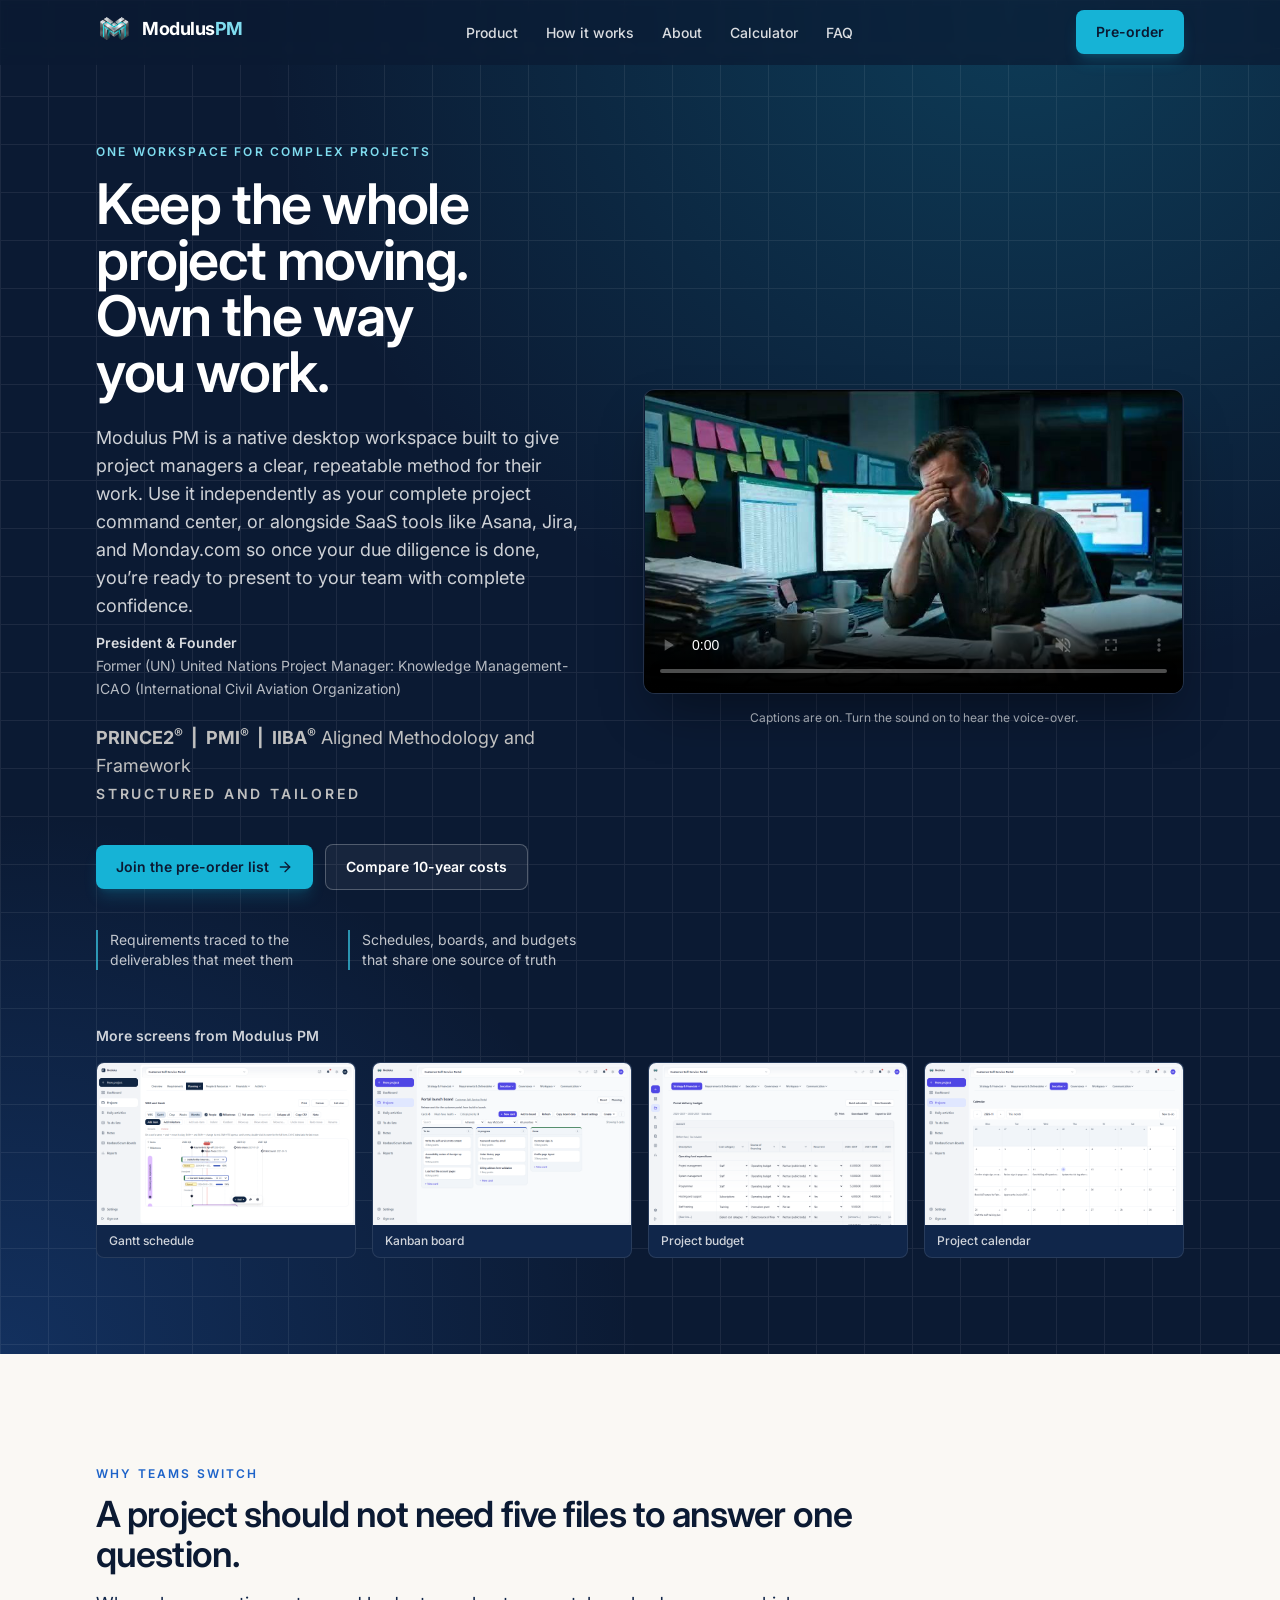
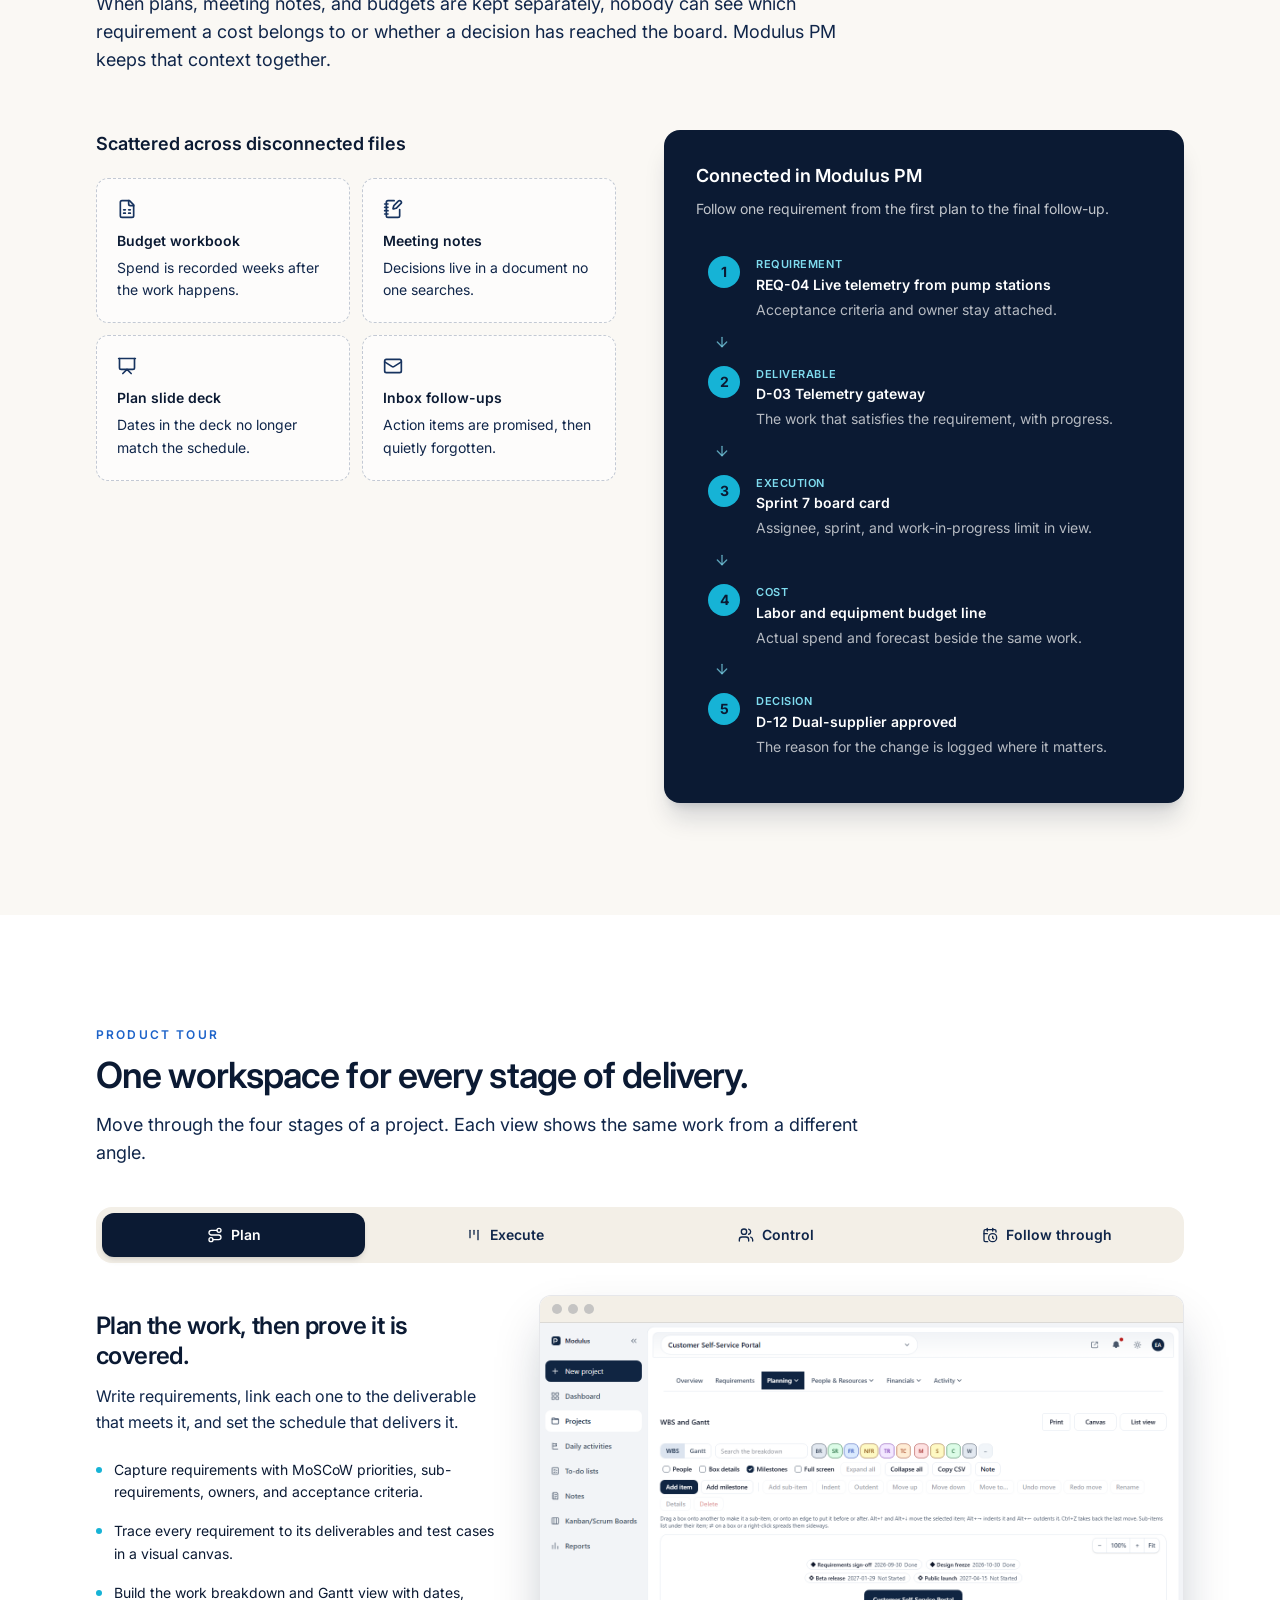
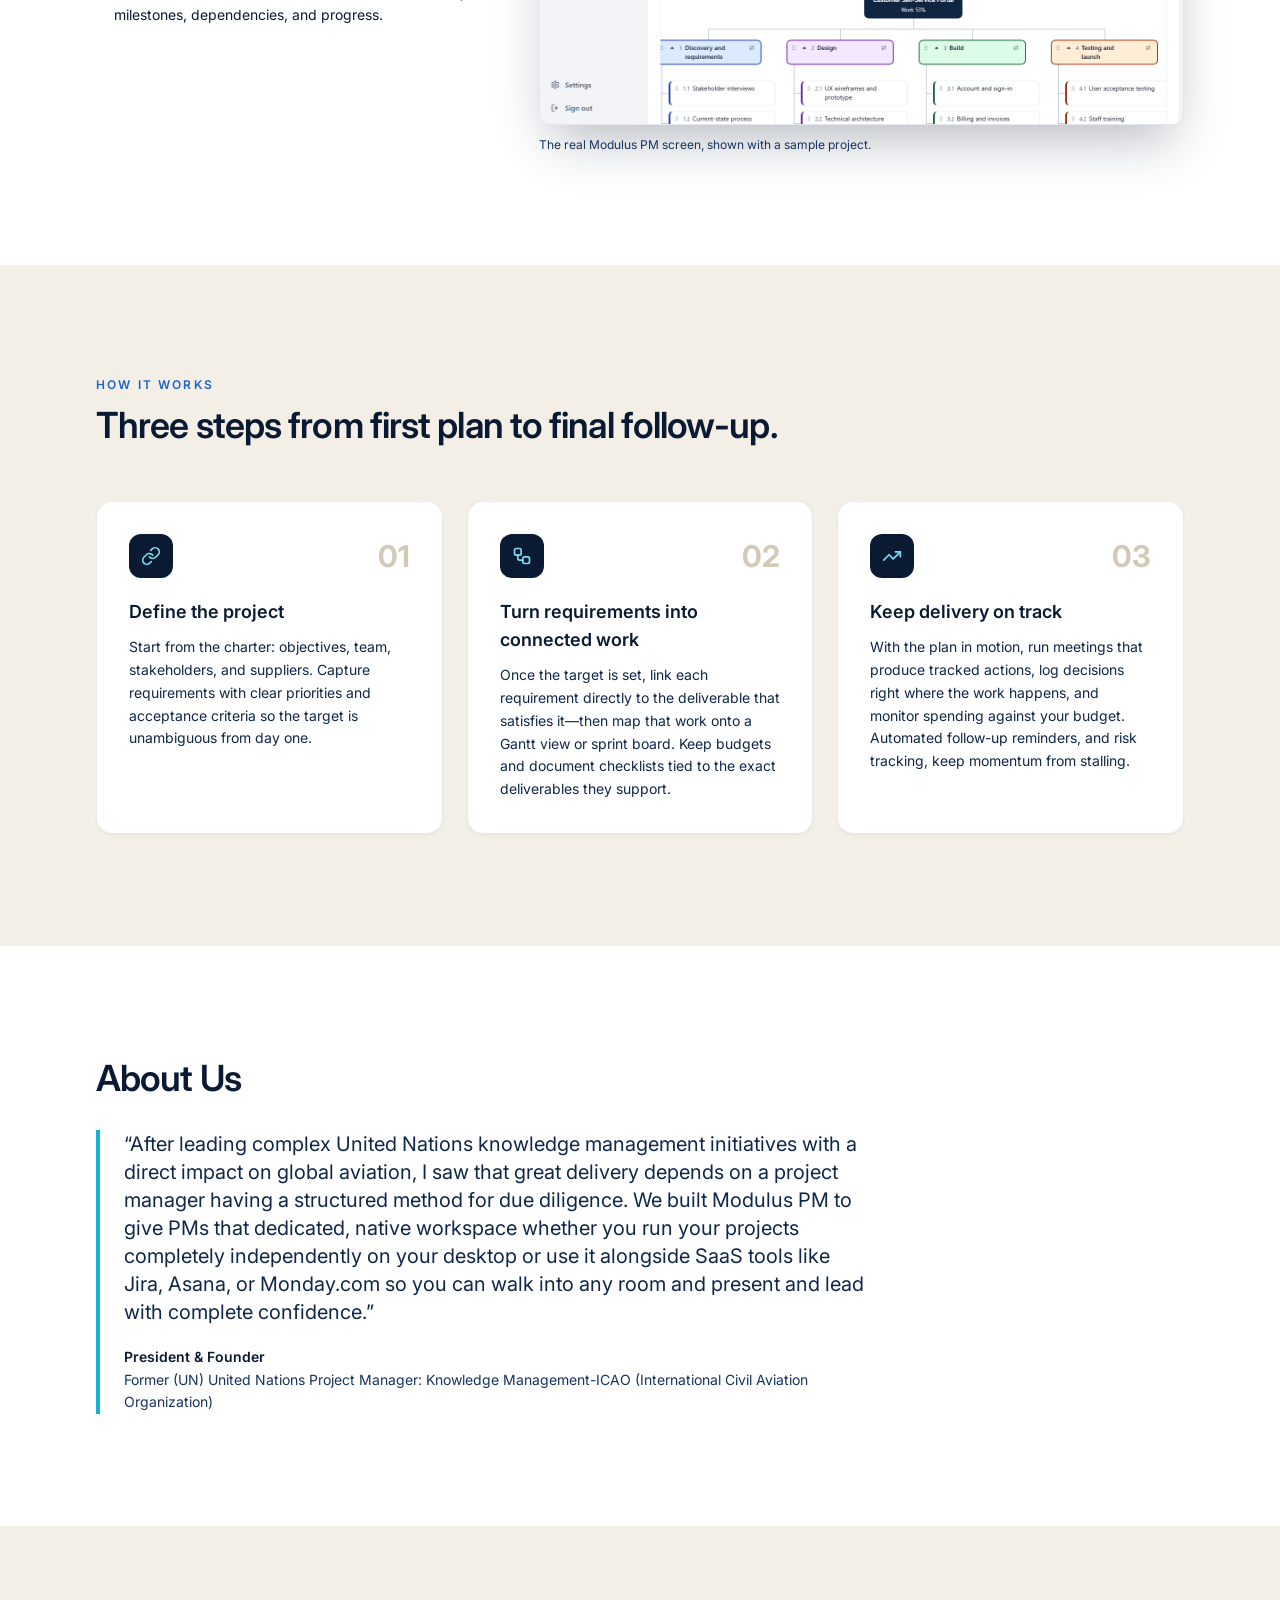
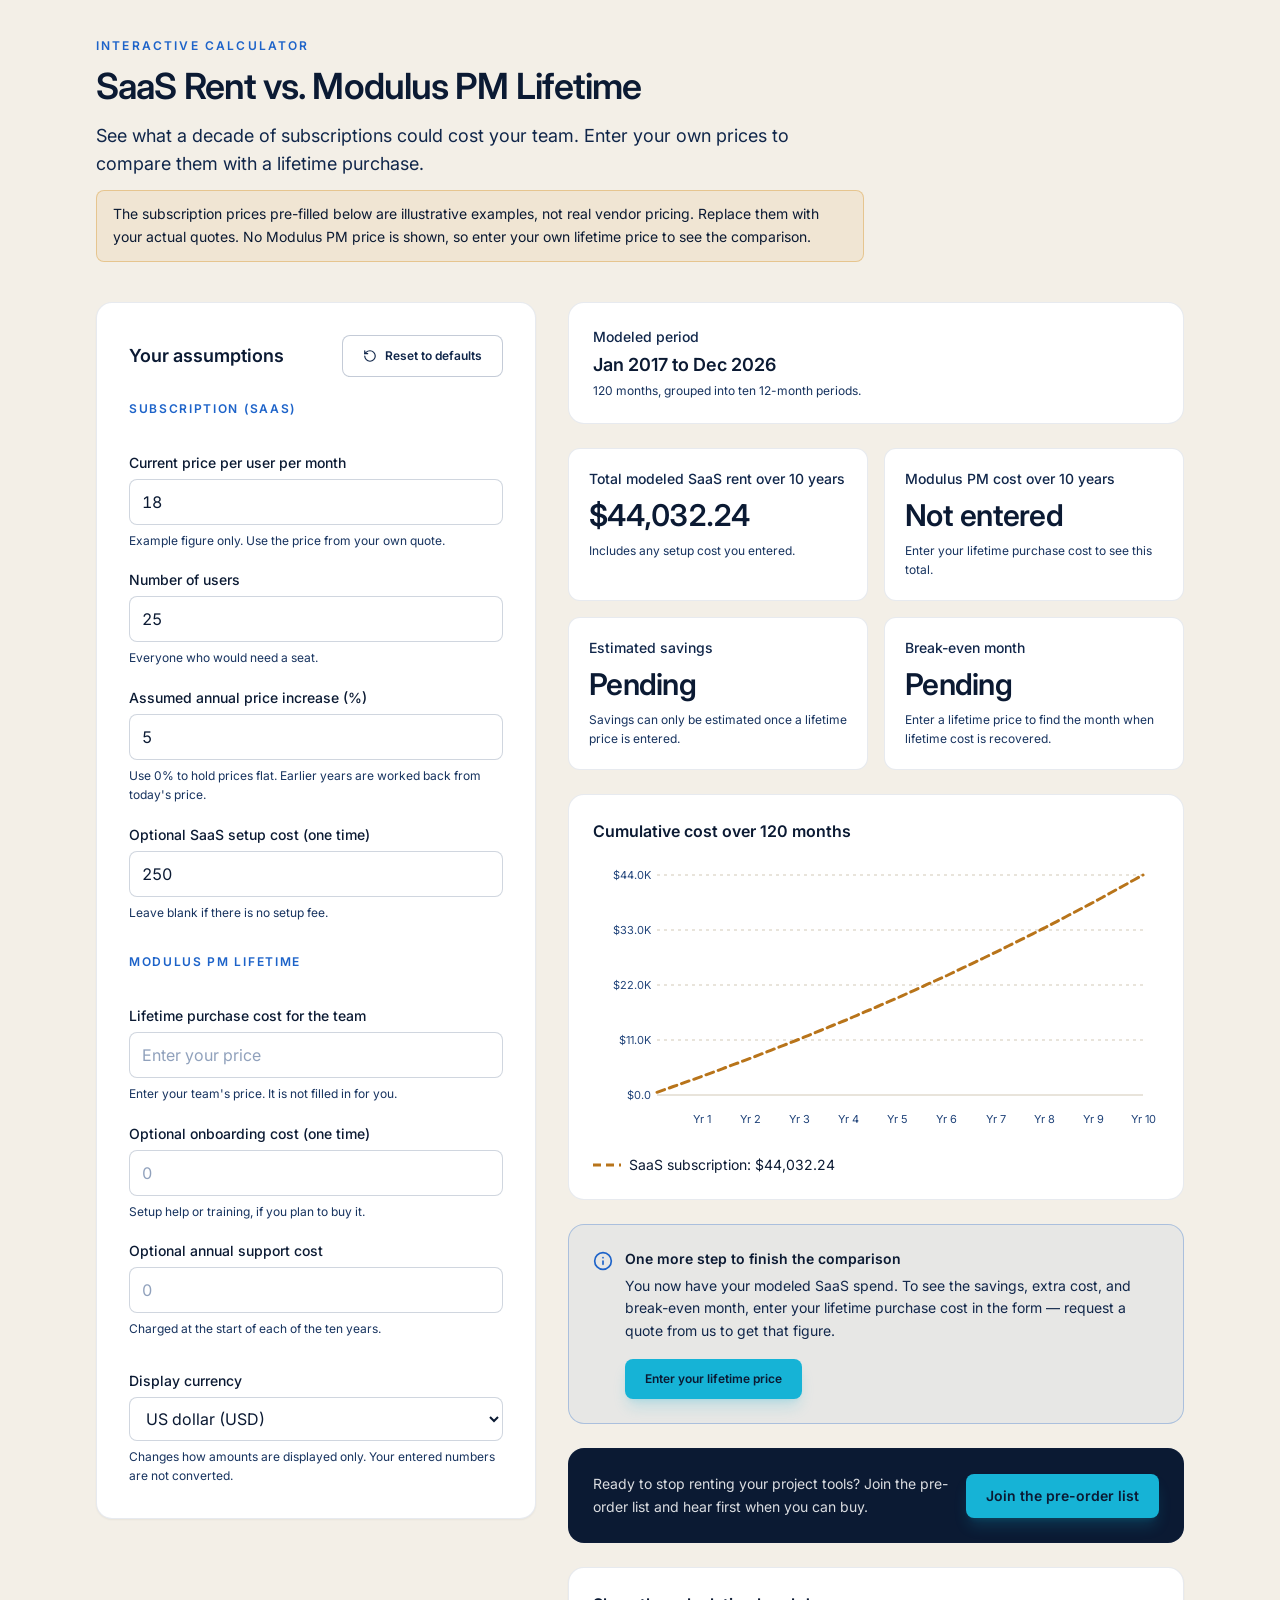
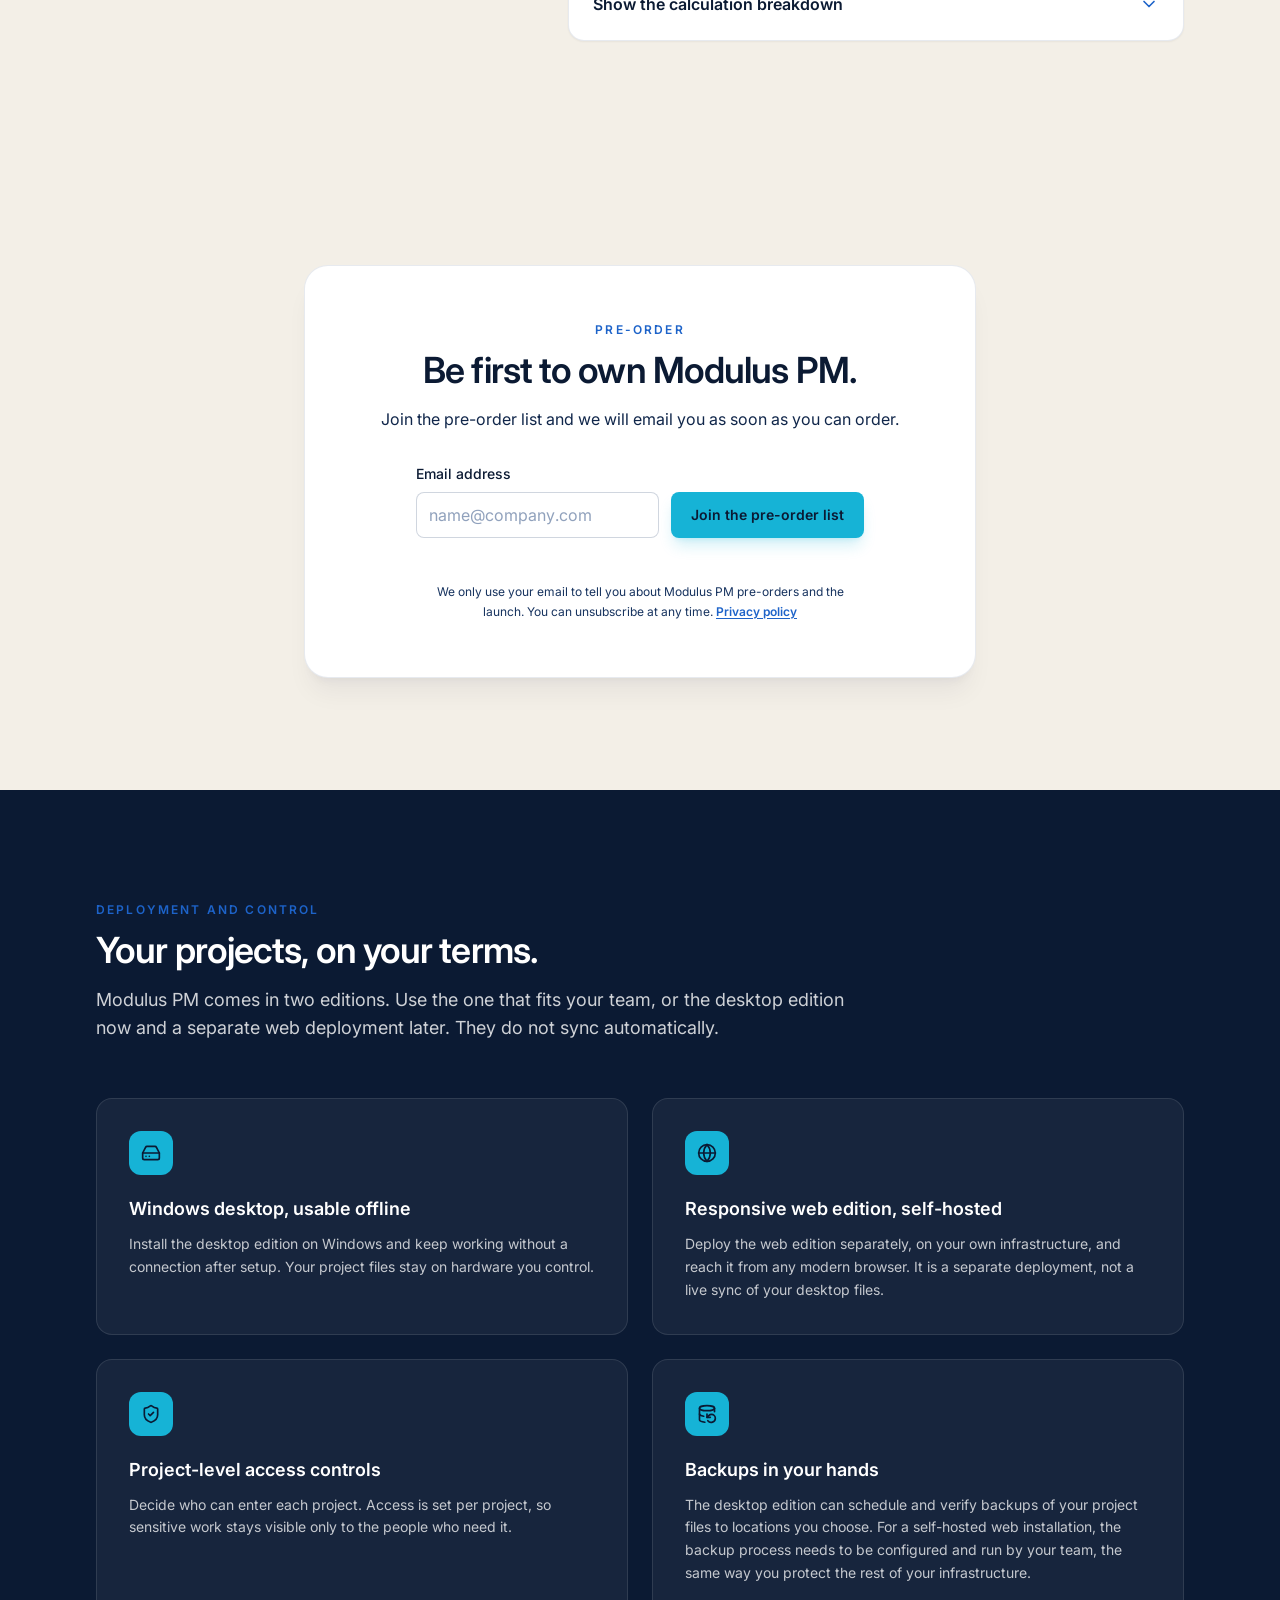
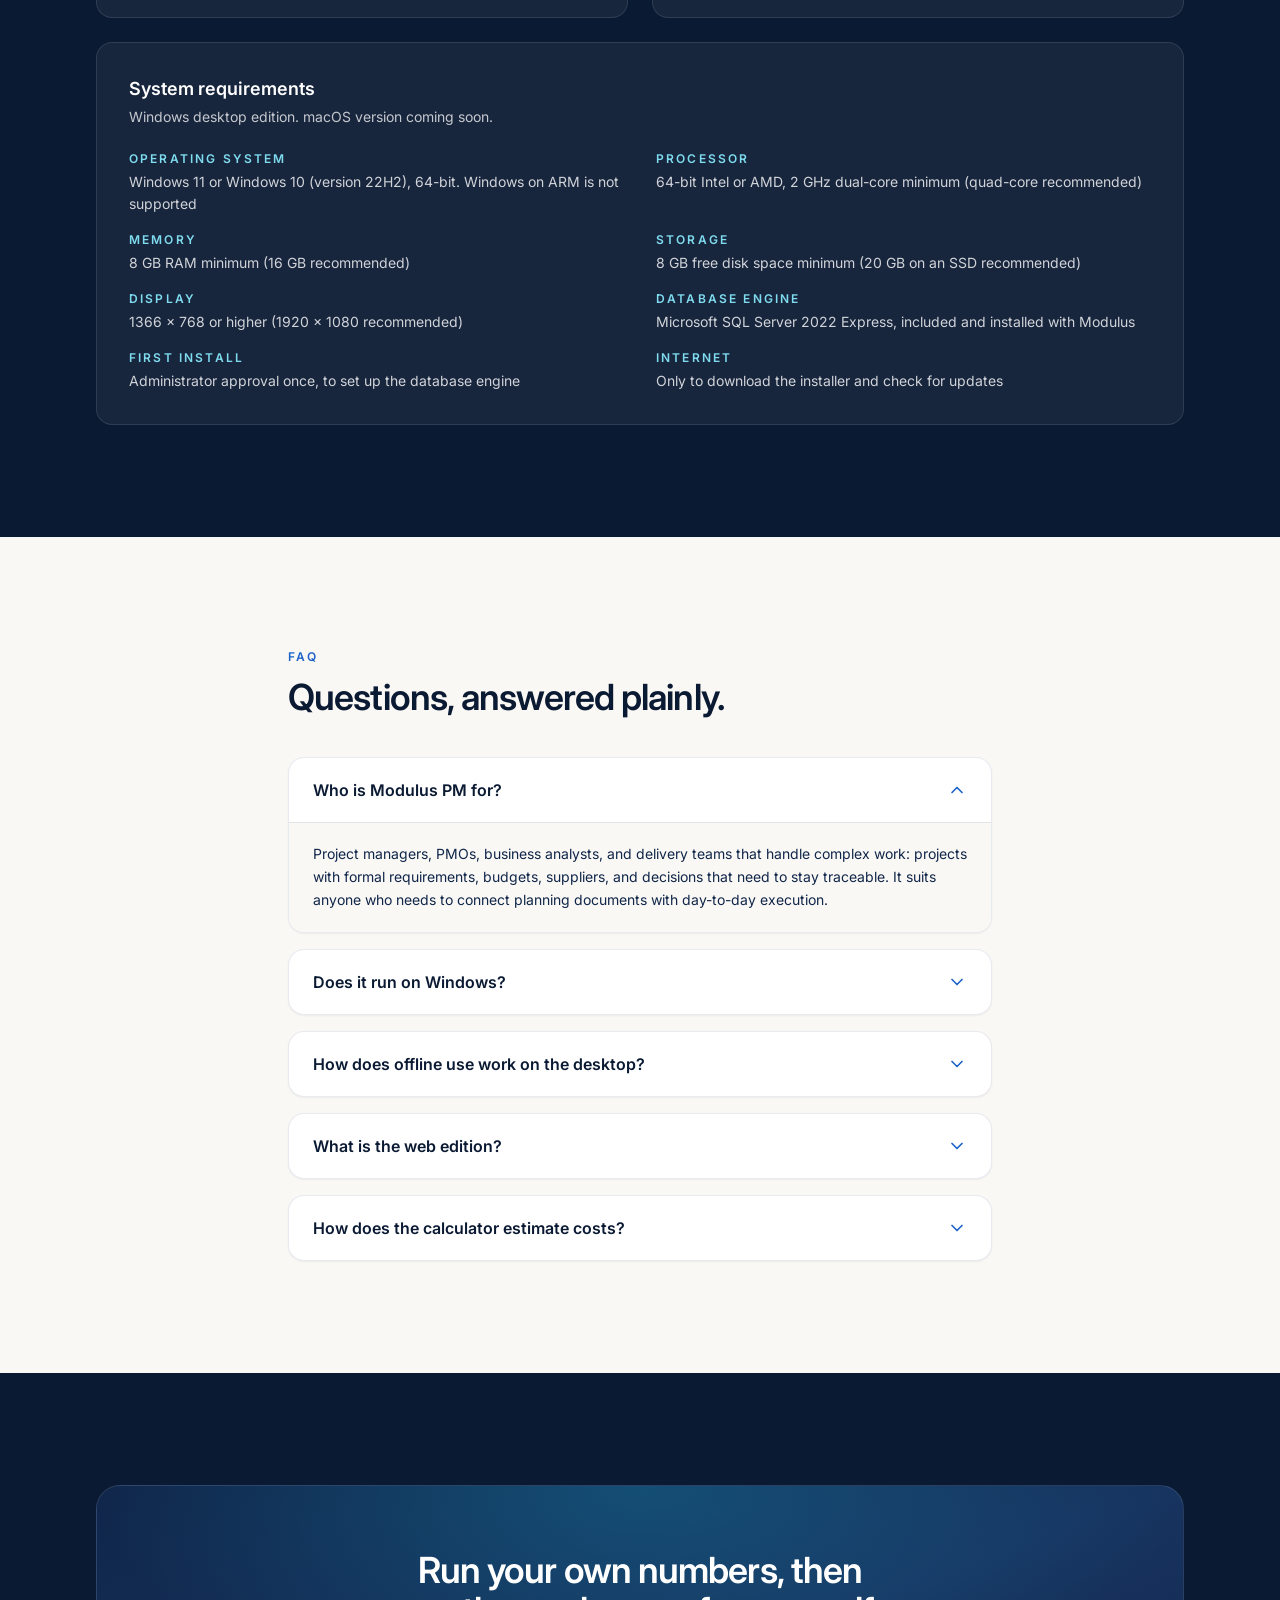
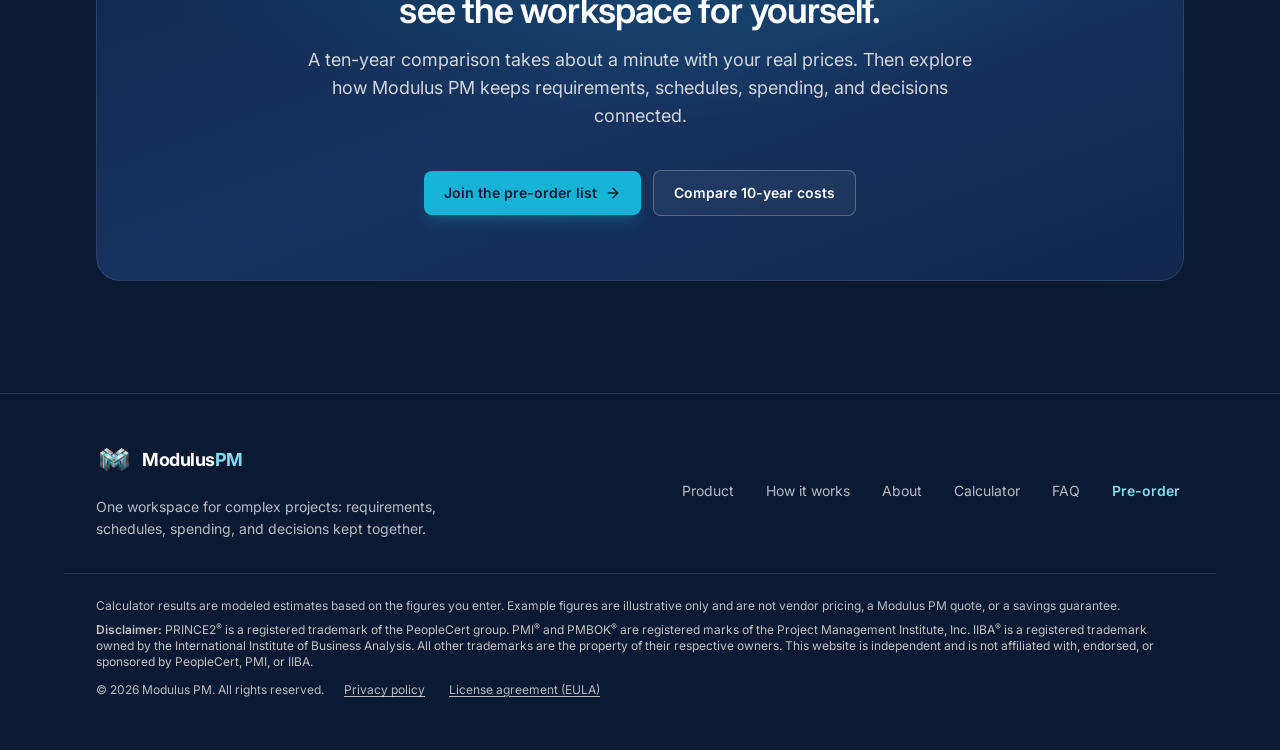
==== commit 755f4728: "System requirements: measured minimum and recommended specs, database engine row" ====
--- a/index.html
+++ b/index.html
@@ -35,7 +35,7 @@
     <meta property="og:url" content="https://eliandigitalsolutions.com/" />
     <meta name="twitter:card" content="summary_large_image" />
     <meta name="twitter:image" content="https://eliandigitalsolutions.com/og.png" />
-    <script type="module" crossorigin src="/assets/main-CIG_j4_x.js"></script>
+    <script type="module" crossorigin src="/assets/main-CnPewqlq.js"></script>
     <link rel="modulepreload" crossorigin href="/assets/index-Yuvbp5KB.js">
     <link rel="stylesheet" crossorigin href="/assets/index-Cmp1O_GP.css">
   </head>
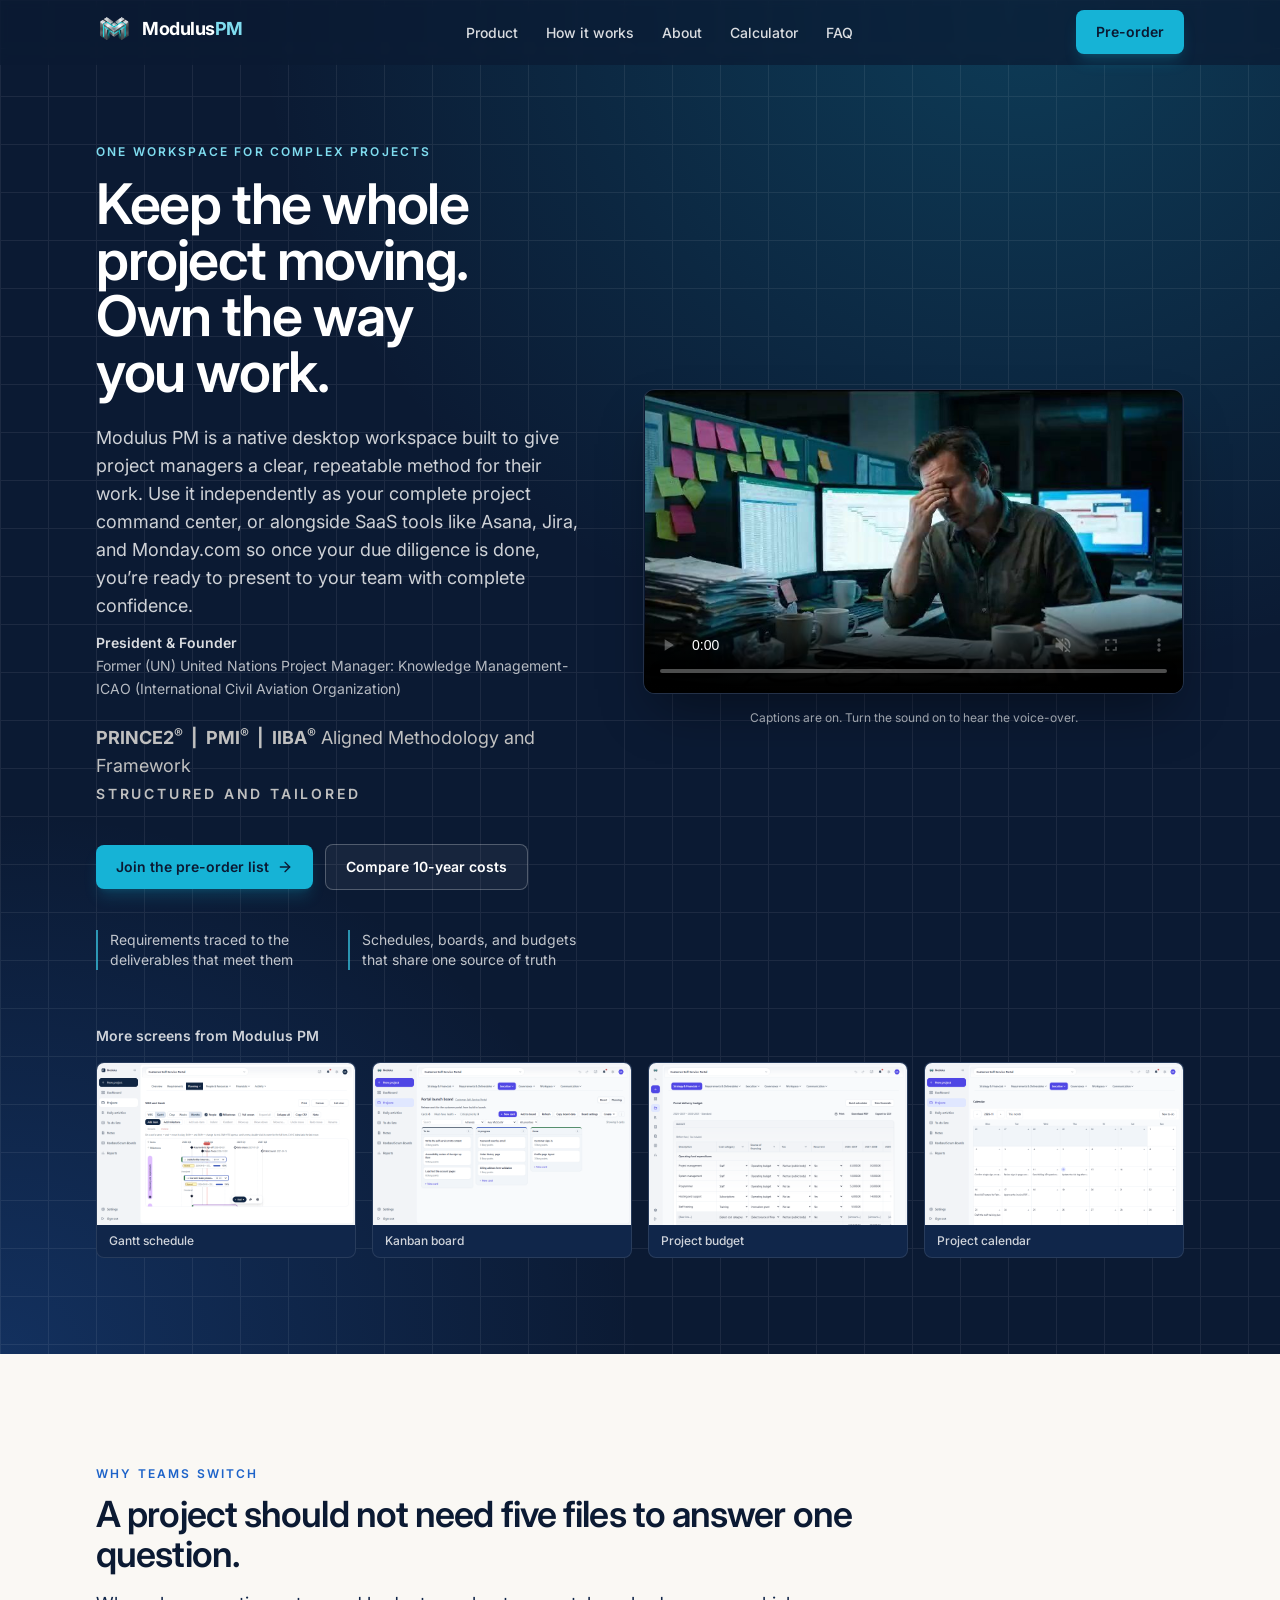
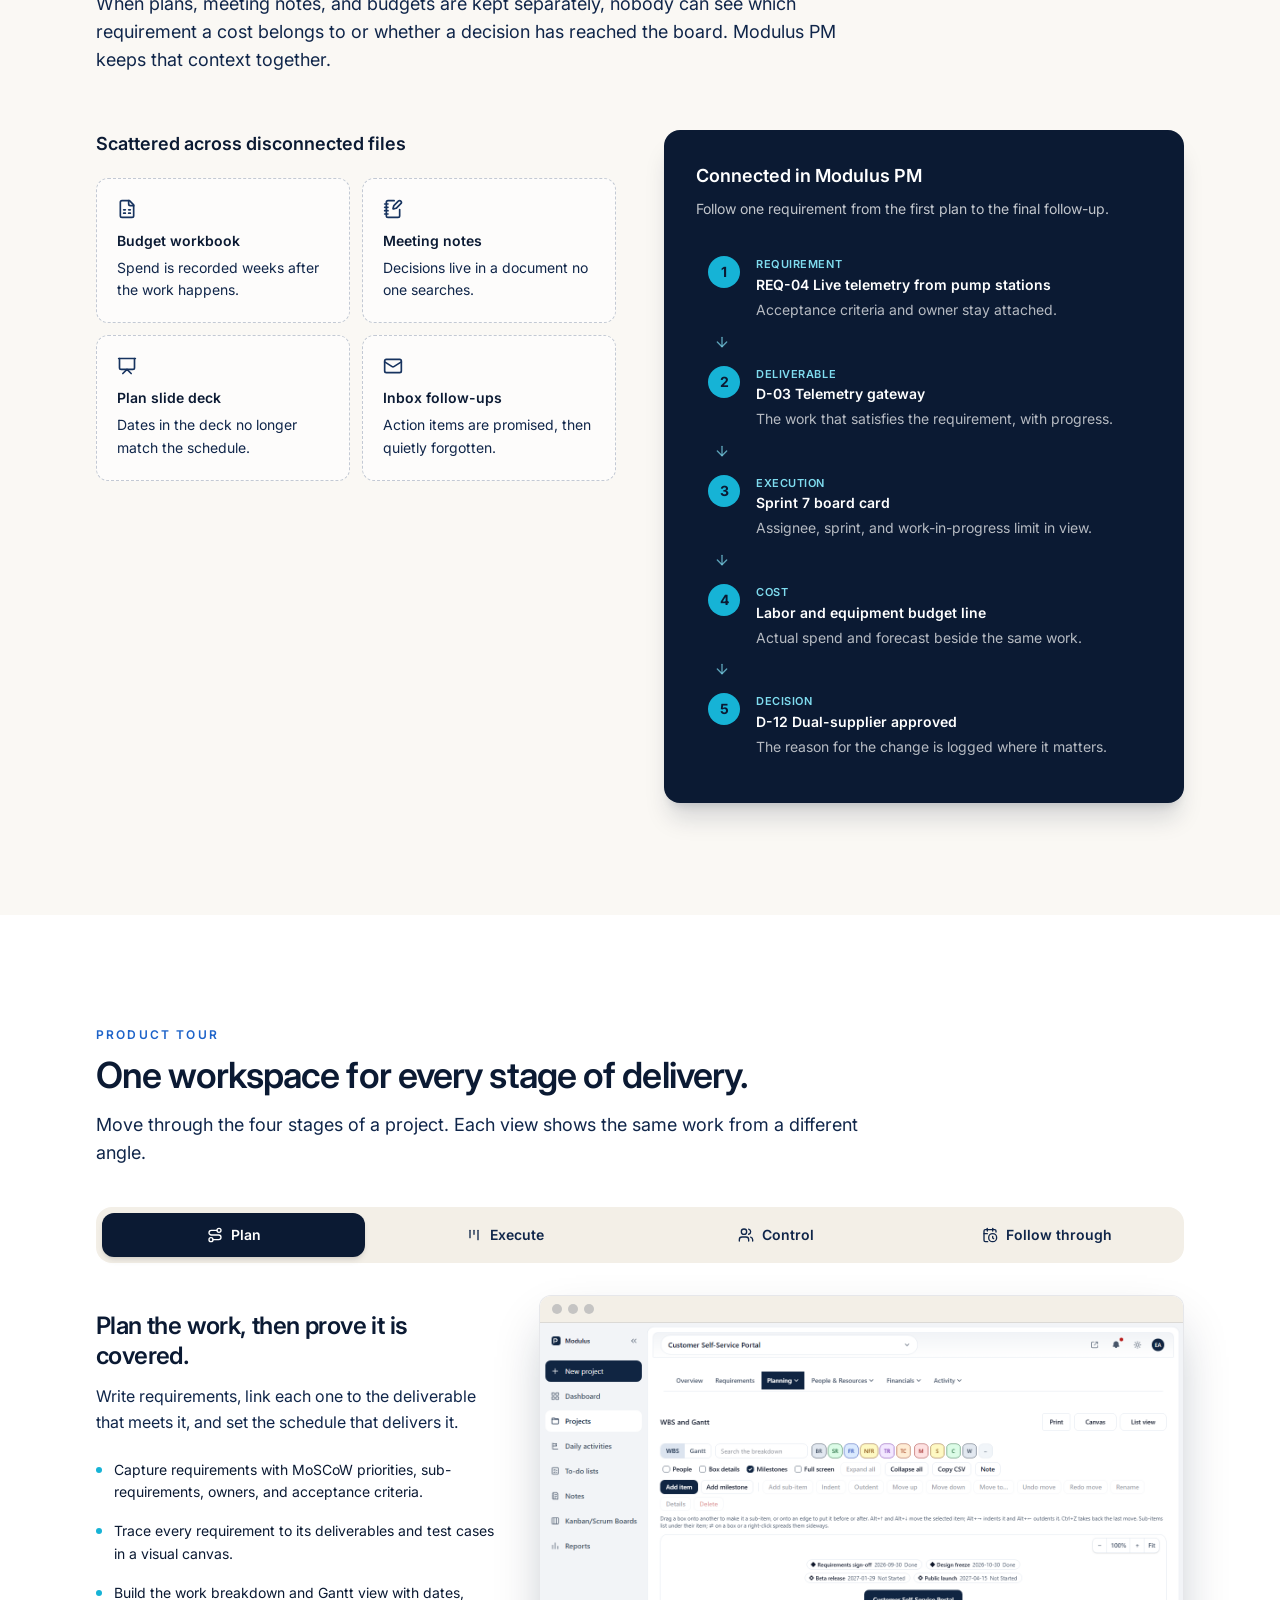
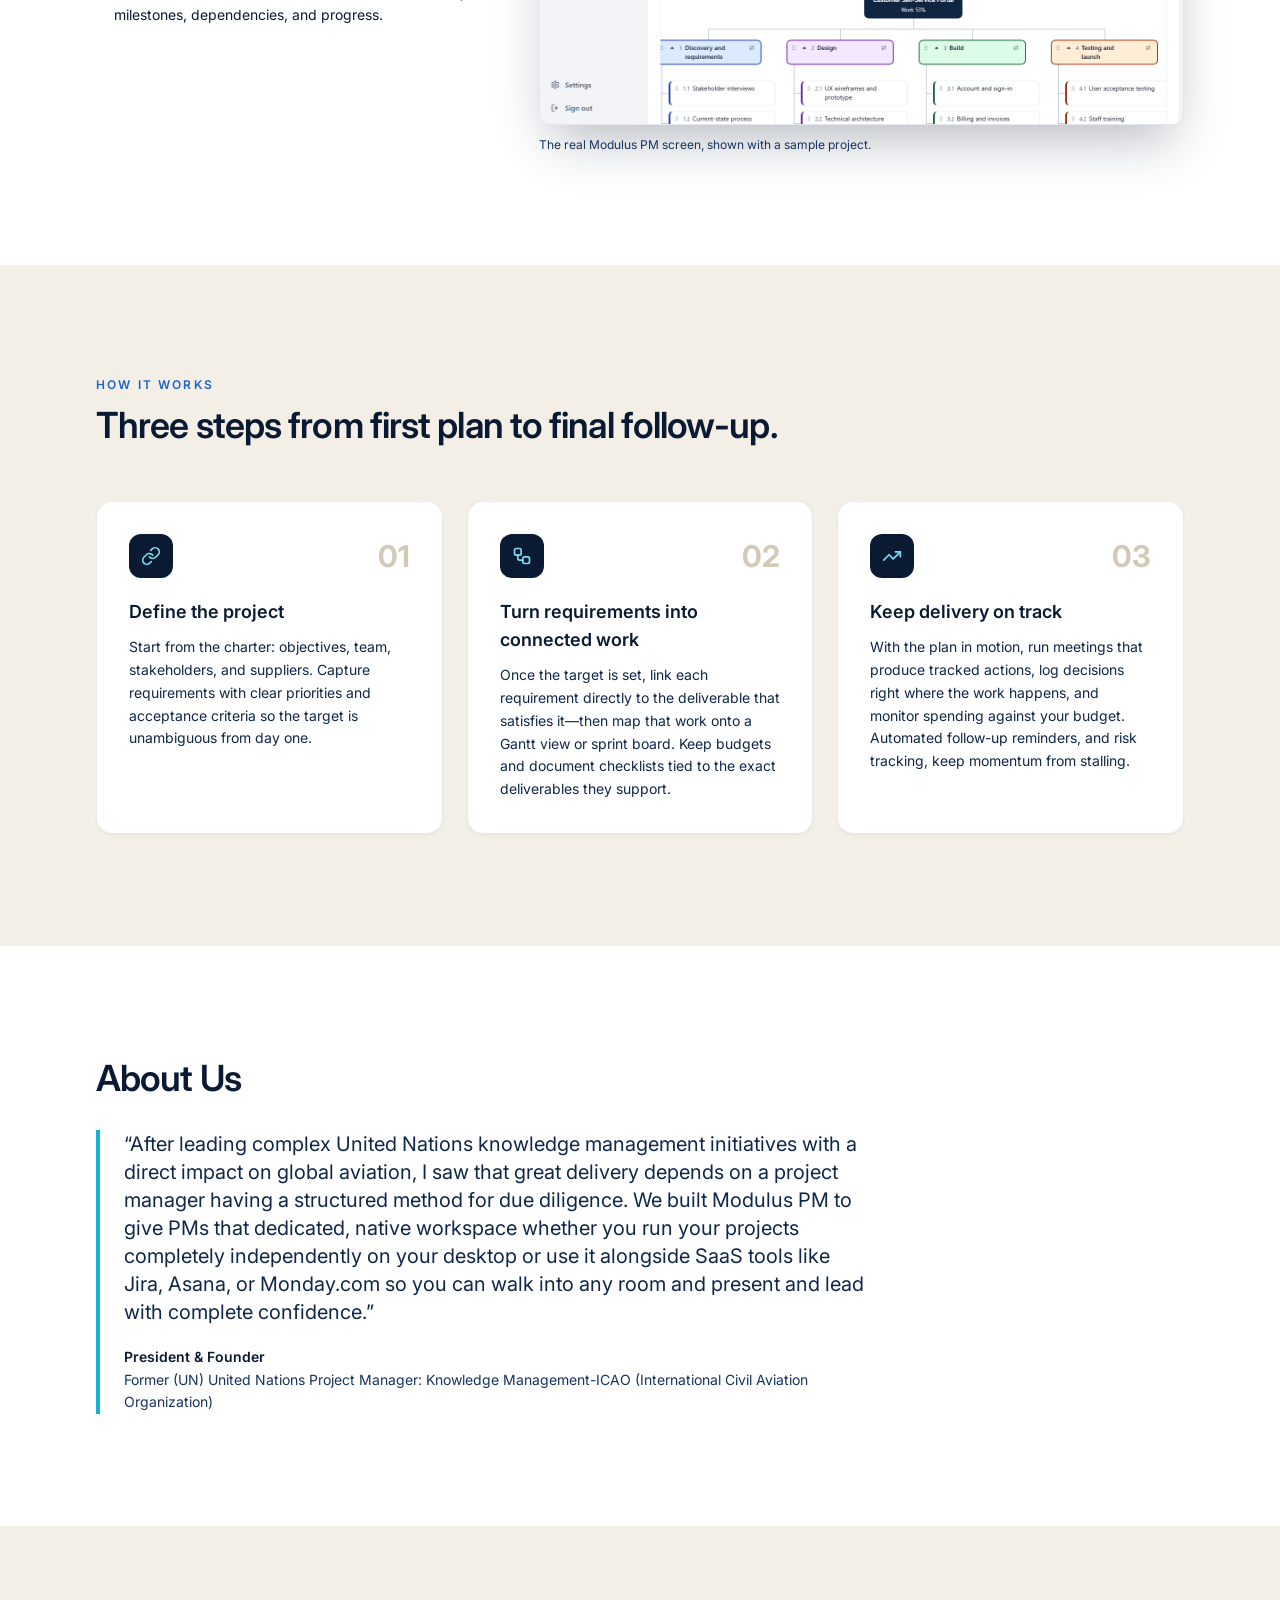
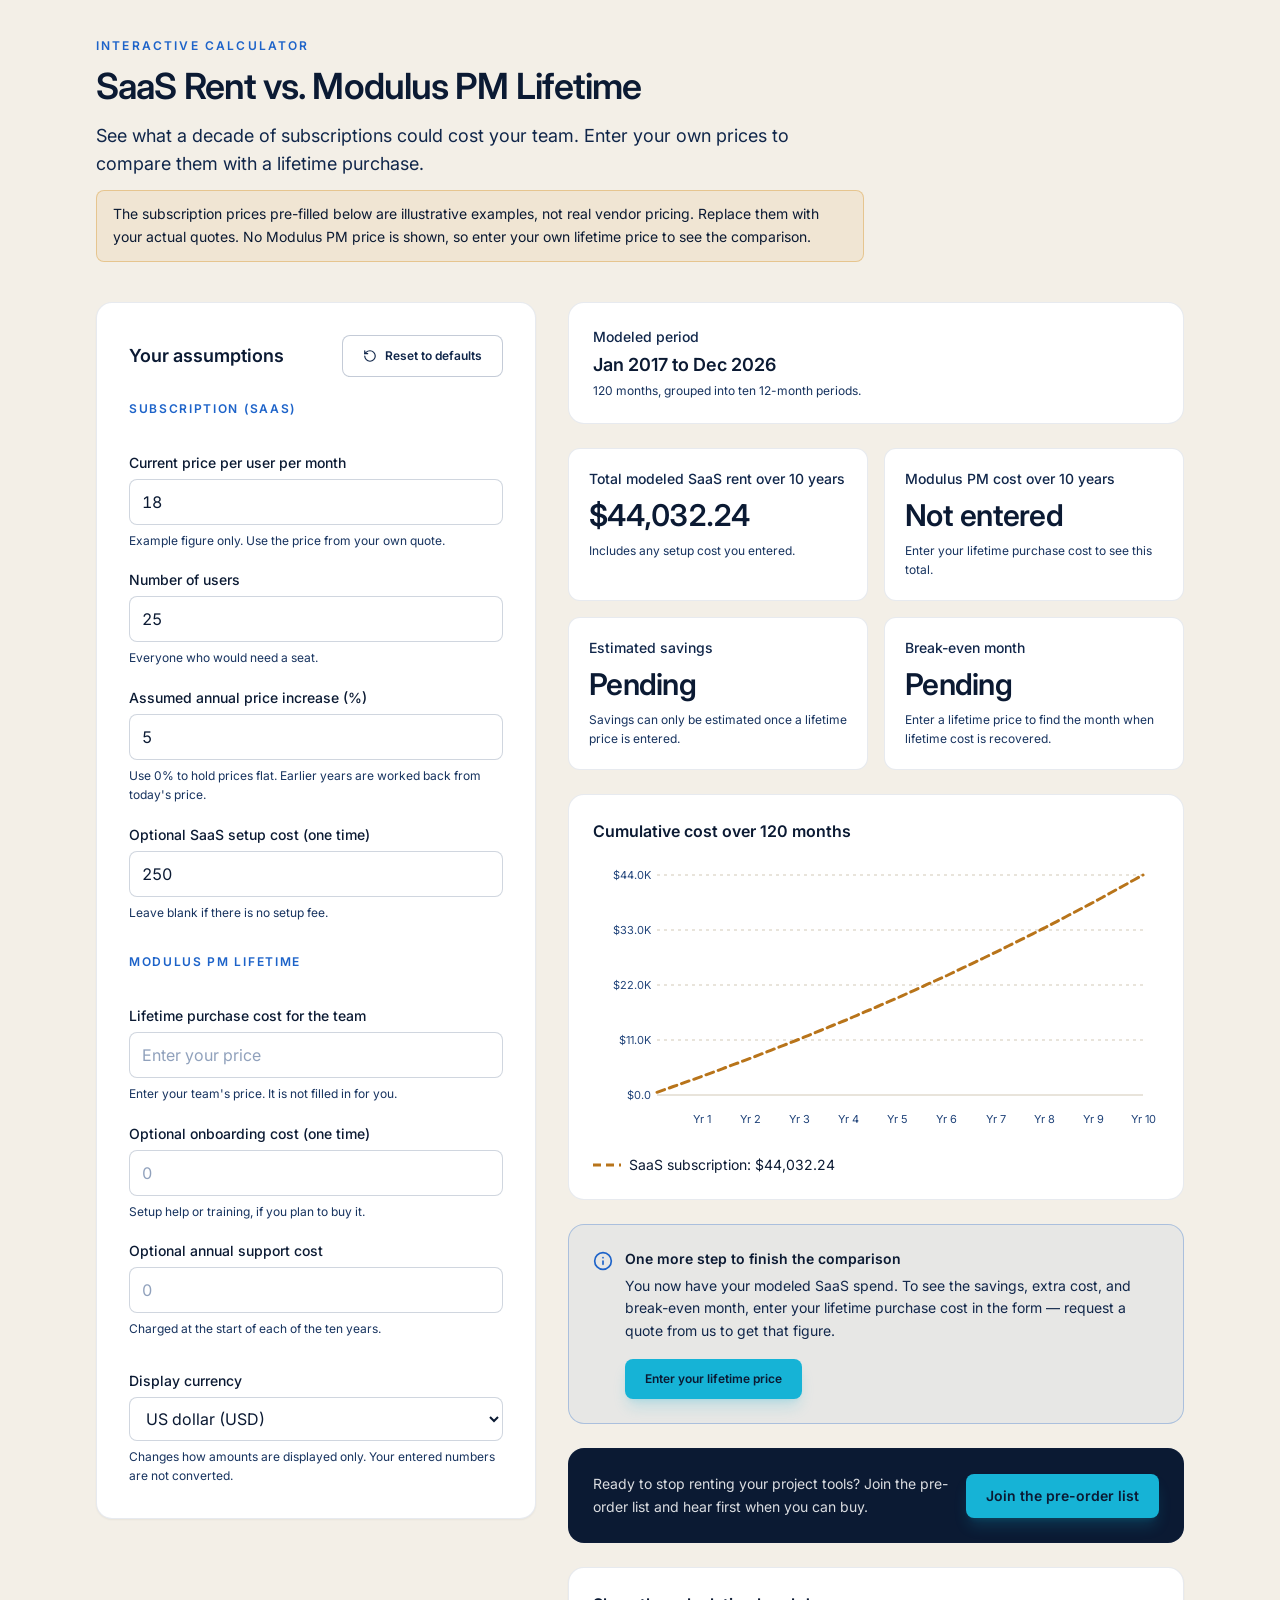
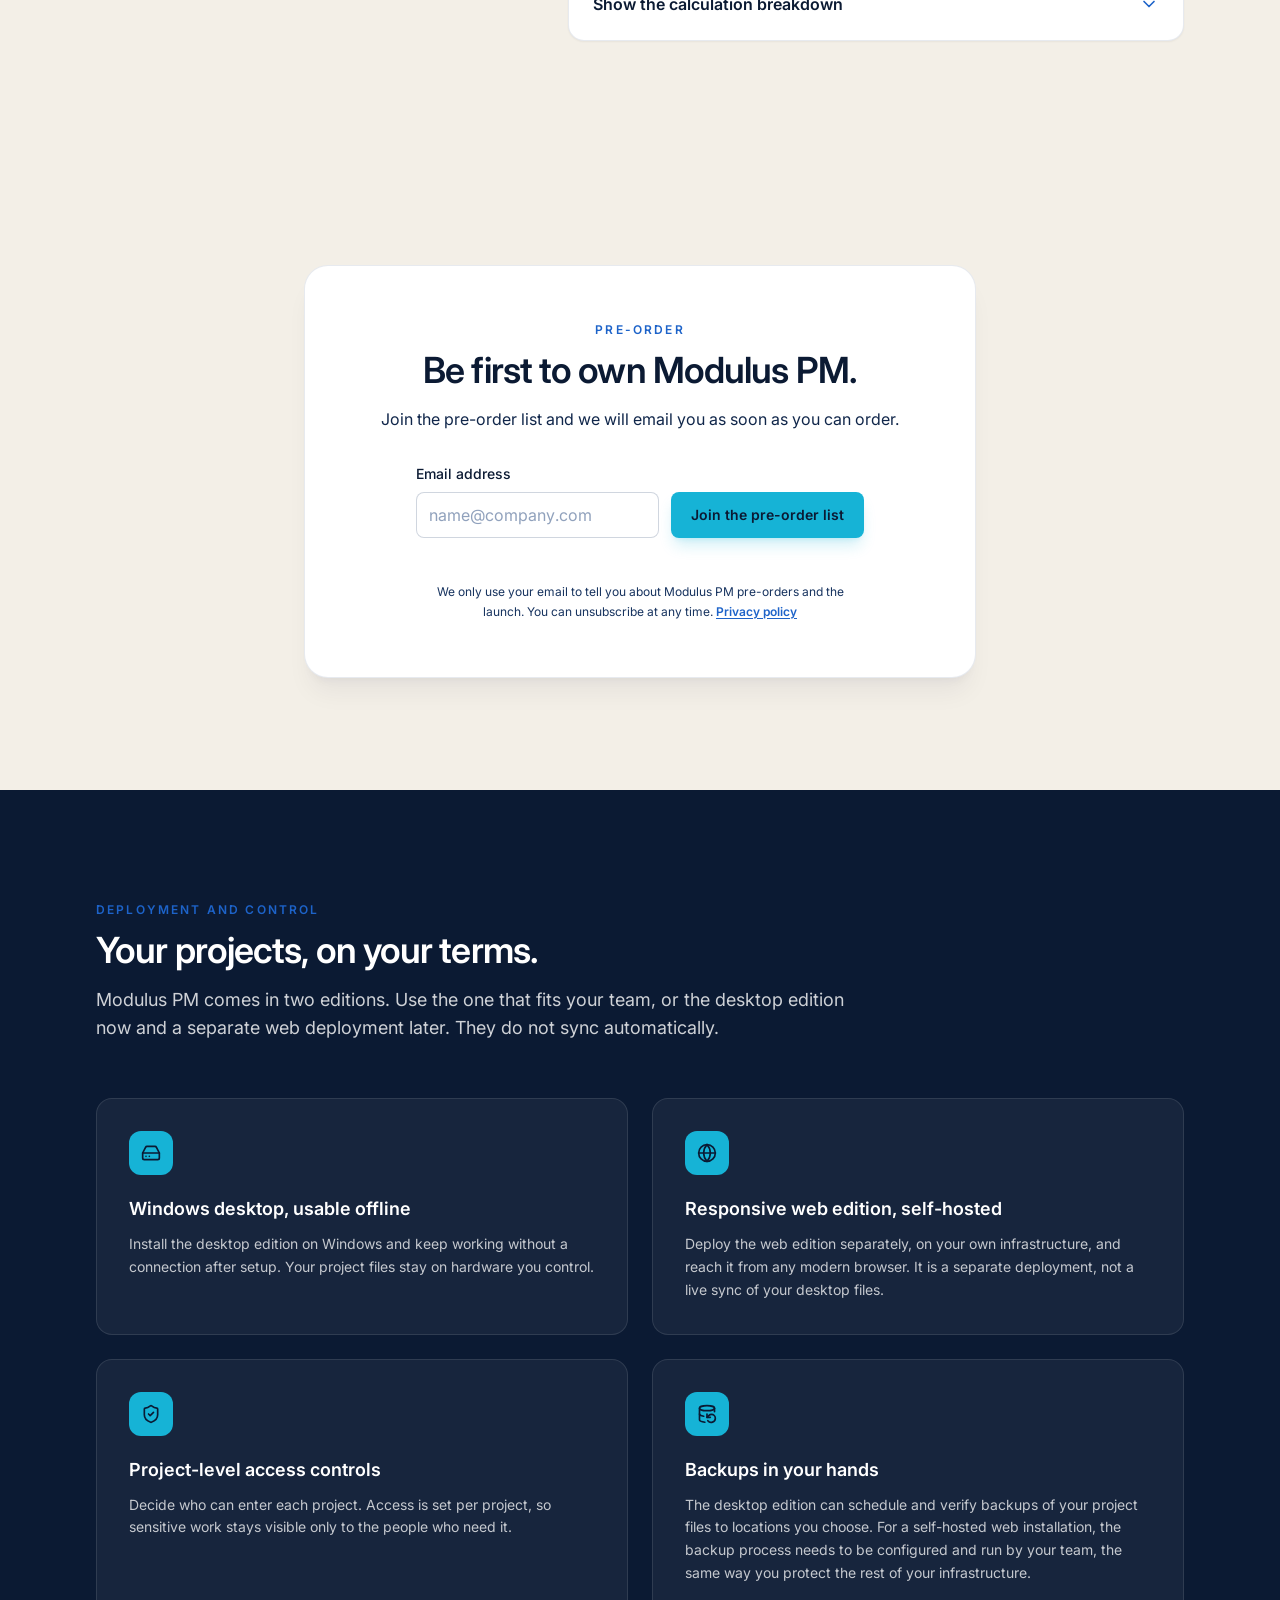
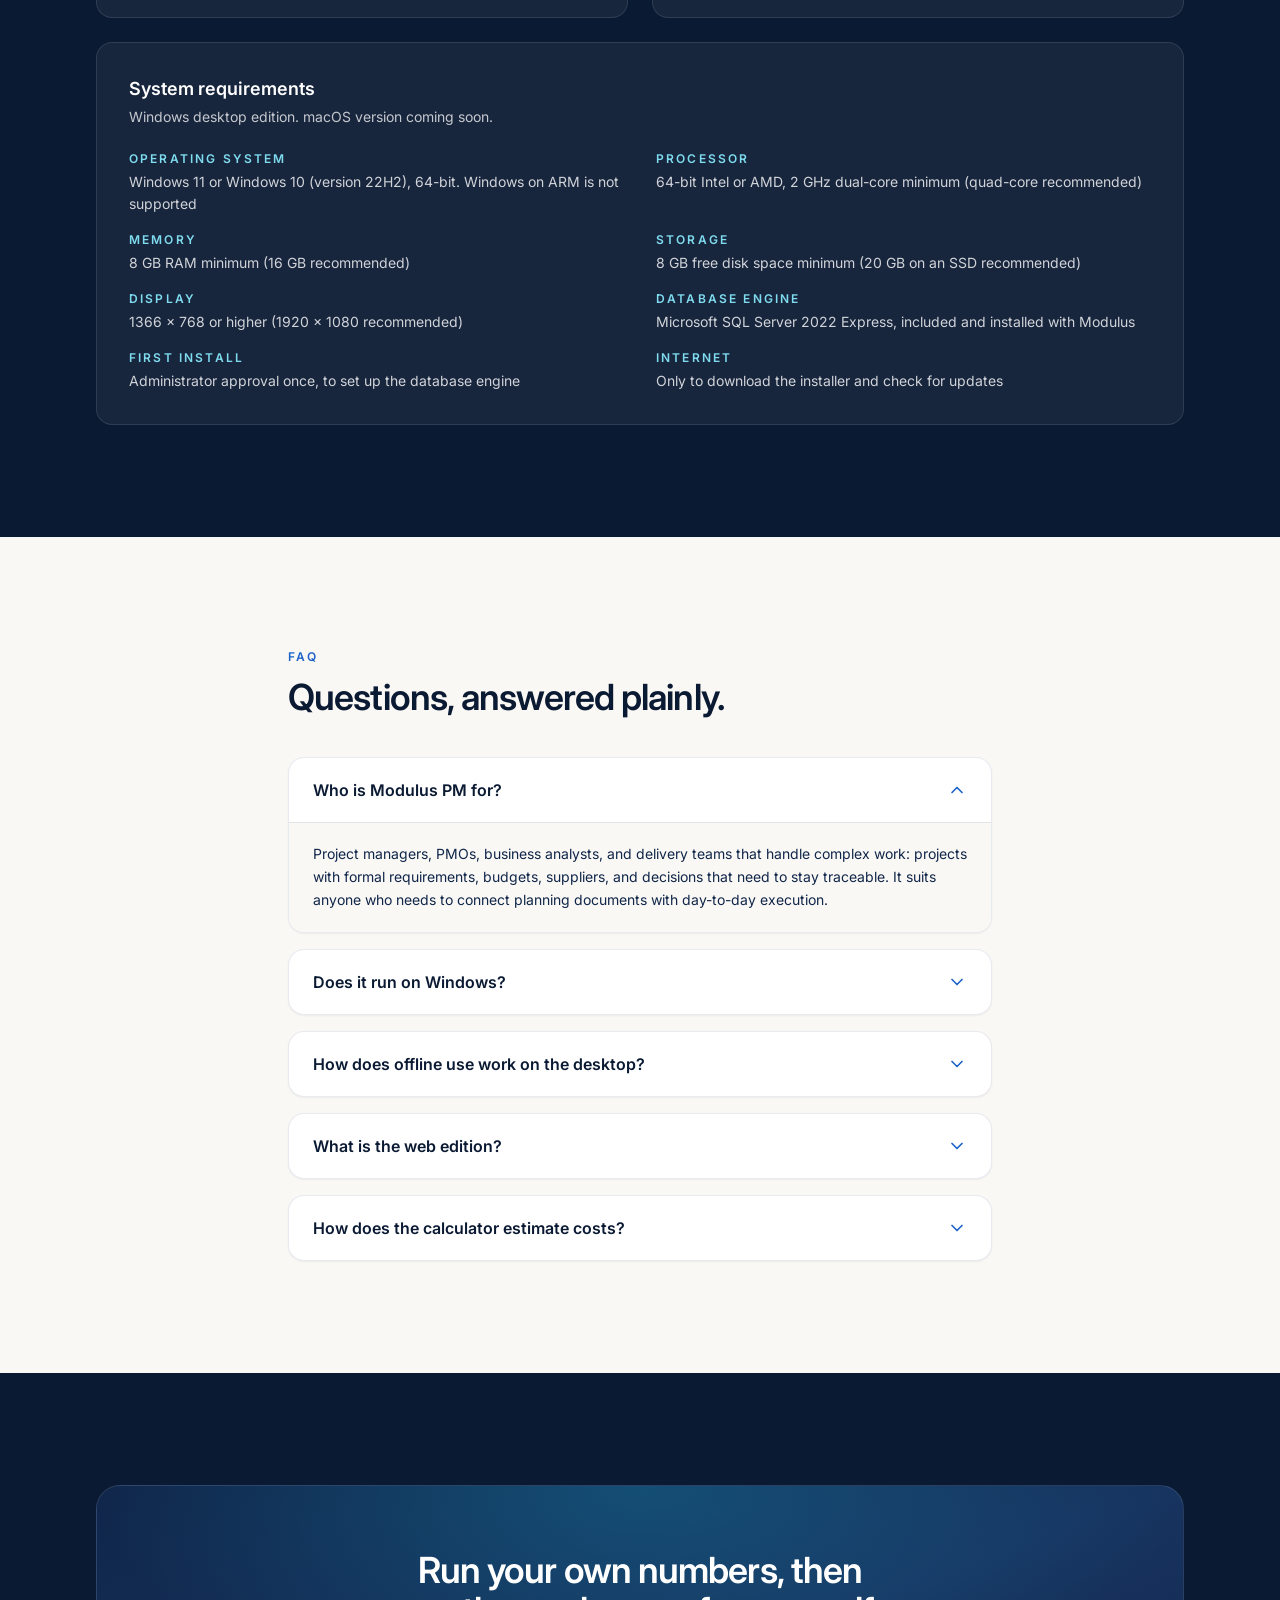
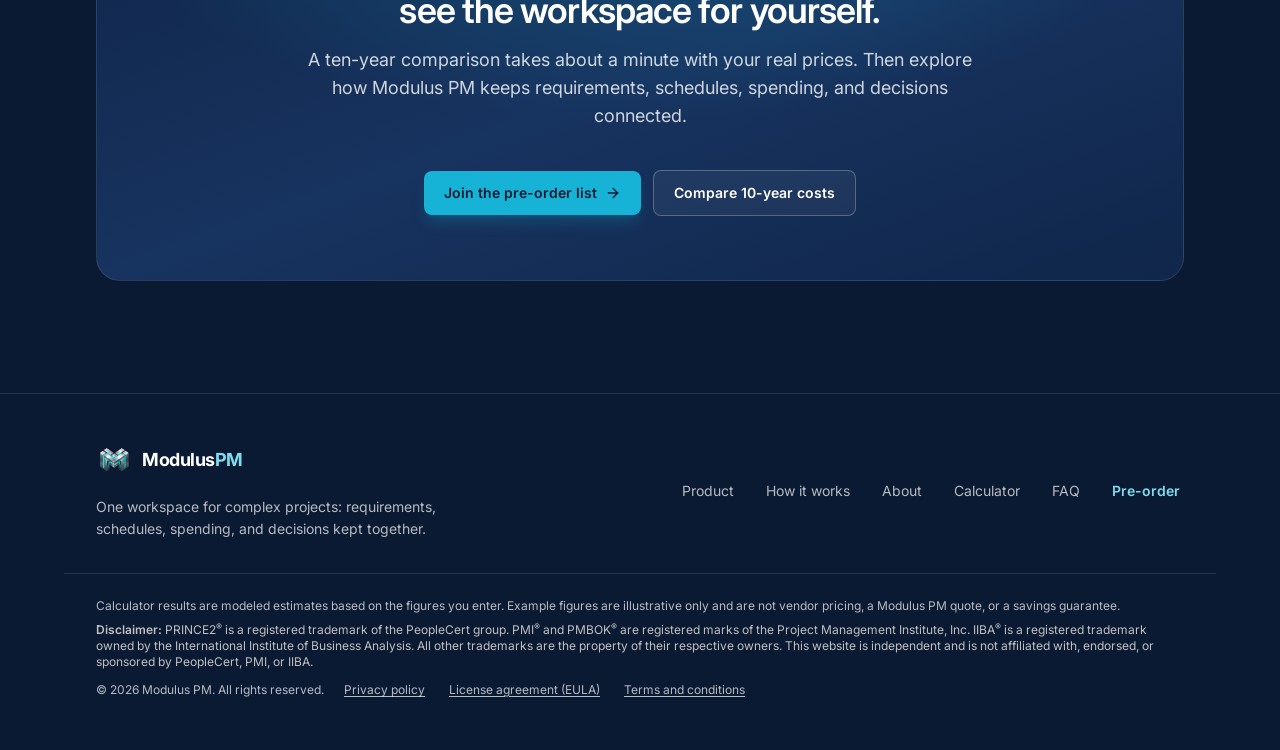
==== commit 1a2481d8: "Add terms and conditions page" ====
--- a/index.html
+++ b/index.html
@@ -35,9 +35,9 @@
     <meta property="og:url" content="https://eliandigitalsolutions.com/" />
     <meta name="twitter:card" content="summary_large_image" />
     <meta name="twitter:image" content="https://eliandigitalsolutions.com/og.png" />
-    <script type="module" crossorigin src="/assets/main-CnPewqlq.js"></script>
-    <link rel="modulepreload" crossorigin href="/assets/index-Yuvbp5KB.js">
-    <link rel="stylesheet" crossorigin href="/assets/index-Cmp1O_GP.css">
+    <script type="module" crossorigin src="/assets/main-CXKFYyGV.js"></script>
+    <link rel="modulepreload" crossorigin href="/assets/index-wCPKT72k.js">
+    <link rel="stylesheet" crossorigin href="/assets/index-CBTt-Gf1.css">
   </head>
   <body>
     <div id="root"></div>
--- a/assets/index-CBTt-Gf1.css
+++ b/assets/index-CBTt-Gf1.css
@@ -0,0 +1 @@
+*,:before,:after{--tw-border-spacing-x: 0;--tw-border-spacing-y: 0;--tw-translate-x: 0;--tw-translate-y: 0;--tw-rotate: 0;--tw-skew-x: 0;--tw-skew-y: 0;--tw-scale-x: 1;--tw-scale-y: 1;--tw-pan-x: ;--tw-pan-y: ;--tw-pinch-zoom: ;--tw-scroll-snap-strictness: proximity;--tw-gradient-from-position: ;--tw-gradient-via-position: ;--tw-gradient-to-position: ;--tw-ordinal: ;--tw-slashed-zero: ;--tw-numeric-figure: ;--tw-numeric-spacing: ;--tw-numeric-fraction: ;--tw-ring-inset: ;--tw-ring-offset-width: 0px;--tw-ring-offset-color: #fff;--tw-ring-color: rgb(42 116 224 / .5);--tw-ring-offset-shadow: 0 0 #0000;--tw-ring-shadow: 0 0 #0000;--tw-shadow: 0 0 #0000;--tw-shadow-colored: 0 0 #0000;--tw-blur: ;--tw-brightness: ;--tw-contrast: ;--tw-grayscale: ;--tw-hue-rotate: ;--tw-invert: ;--tw-saturate: ;--tw-sepia: ;--tw-drop-shadow: ;--tw-backdrop-blur: ;--tw-backdrop-brightness: ;--tw-backdrop-contrast: ;--tw-backdrop-grayscale: ;--tw-backdrop-hue-rotate: ;--tw-backdrop-invert: ;--tw-backdrop-opacity: ;--tw-backdrop-saturate: ;--tw-backdrop-sepia: ;--tw-contain-size: ;--tw-contain-layout: ;--tw-contain-paint: ;--tw-contain-style: }::backdrop{--tw-border-spacing-x: 0;--tw-border-spacing-y: 0;--tw-translate-x: 0;--tw-translate-y: 0;--tw-rotate: 0;--tw-skew-x: 0;--tw-skew-y: 0;--tw-scale-x: 1;--tw-scale-y: 1;--tw-pan-x: ;--tw-pan-y: ;--tw-pinch-zoom: ;--tw-scroll-snap-strictness: proximity;--tw-gradient-from-position: ;--tw-gradient-via-position: ;--tw-gradient-to-position: ;--tw-ordinal: ;--tw-slashed-zero: ;--tw-numeric-figure: ;--tw-numeric-spacing: ;--tw-numeric-fraction: ;--tw-ring-inset: ;--tw-ring-offset-width: 0px;--tw-ring-offset-color: #fff;--tw-ring-color: rgb(42 116 224 / .5);--tw-ring-offset-shadow: 0 0 #0000;--tw-ring-shadow: 0 0 #0000;--tw-shadow: 0 0 #0000;--tw-shadow-colored: 0 0 #0000;--tw-blur: ;--tw-brightness: ;--tw-contrast: ;--tw-grayscale: ;--tw-hue-rotate: ;--tw-invert: ;--tw-saturate: ;--tw-sepia: ;--tw-drop-shadow: ;--tw-backdrop-blur: ;--tw-backdrop-brightness: ;--tw-backdrop-contrast: ;--tw-backdrop-grayscale: ;--tw-backdrop-hue-rotate: ;--tw-backdrop-invert: ;--tw-backdrop-opacity: ;--tw-backdrop-saturate: ;--tw-backdrop-sepia: ;--tw-contain-size: ;--tw-contain-layout: ;--tw-contain-paint: ;--tw-contain-style: }*,:before,:after{box-sizing:border-box;border-width:0;border-style:solid;border-color:#e5e7eb}:before,:after{--tw-content: ""}html,:host{line-height:1.5;-webkit-text-size-adjust:100%;-moz-tab-size:4;-o-tab-size:4;tab-size:4;font-family:Inter,system-ui,-apple-system,Segoe UI,sans-serif;font-feature-settings:normal;font-variation-settings:normal;-webkit-tap-highlight-color:transparent}body{margin:0;line-height:inherit}hr{height:0;color:inherit;border-top-width:1px}abbr:where([title]){-webkit-text-decoration:underline dotted;text-decoration:underline dotted}h1,h2,h3,h4,h5,h6{font-size:inherit;font-weight:inherit}a{color:inherit;text-decoration:inherit}b,strong{font-weight:bolder}code,kbd,samp,pre{font-family:ui-monospace,SFMono-Regular,Menlo,Monaco,Consolas,Liberation Mono,Courier New,monospace;font-feature-settings:normal;font-variation-settings:normal;font-size:1em}small{font-size:80%}sub,sup{font-size:75%;line-height:0;position:relative;vertical-align:baseline}sub{bottom:-.25em}sup{top:-.5em}table{text-indent:0;border-color:inherit;border-collapse:collapse}button,input,optgroup,select,textarea{font-family:inherit;font-feature-settings:inherit;font-variation-settings:inherit;font-size:100%;font-weight:inherit;line-height:inherit;letter-spacing:inherit;color:inherit;margin:0;padding:0}button,select{text-transform:none}button,input:where([type=button]),input:where([type=reset]),input:where([type=submit]){-webkit-appearance:button;background-color:transparent;background-image:none}:-moz-focusring{outline:auto}:-moz-ui-invalid{box-shadow:none}progress{vertical-align:baseline}::-webkit-inner-spin-button,::-webkit-outer-spin-button{height:auto}[type=search]{-webkit-appearance:textfield;outline-offset:-2px}::-webkit-search-decoration{-webkit-appearance:none}::-webkit-file-upload-button{-webkit-appearance:button;font:inherit}summary{display:list-item}blockquote,dl,dd,h1,h2,h3,h4,h5,h6,hr,figure,p,pre{margin:0}fieldset{margin:0;padding:0}legend{padding:0}ol,ul,menu{list-style:none;margin:0;padding:0}dialog{padding:0}textarea{resize:vertical}input::-moz-placeholder,textarea::-moz-placeholder{opacity:1;color:#9ca3af}input::placeholder,textarea::placeholder{opacity:1;color:#9ca3af}button,[role=button]{cursor:pointer}:disabled{cursor:default}img,svg,video,canvas,audio,iframe,embed,object{display:block;vertical-align:middle}img,video{max-width:100%;height:auto}[hidden]:where(:not([hidden=until-found])){display:none}html{scroll-behavior:smooth;scroll-padding-top:5rem;-webkit-text-size-adjust:100%}body{--tw-bg-opacity: 1;background-color:rgb(250 248 244 / var(--tw-bg-opacity, 1));font-family:Inter,system-ui,-apple-system,Segoe UI,sans-serif;--tw-text-opacity: 1;color:rgb(11 26 51 / var(--tw-text-opacity, 1));-webkit-font-smoothing:antialiased;-moz-osx-font-smoothing:grayscale;overflow-x:hidden}:focus-visible{outline:2px solid transparent;outline-offset:2px;--tw-ring-offset-shadow: var(--tw-ring-inset) 0 0 0 var(--tw-ring-offset-width) var(--tw-ring-offset-color);--tw-ring-shadow: var(--tw-ring-inset) 0 0 0 calc(2px + var(--tw-ring-offset-width)) var(--tw-ring-color);box-shadow:var(--tw-ring-offset-shadow),var(--tw-ring-shadow),var(--tw-shadow, 0 0 #0000);--tw-ring-opacity: 1;--tw-ring-color: rgb(22 179 214 / var(--tw-ring-opacity, 1));--tw-ring-offset-width: 2px;--tw-ring-offset-color: #faf8f4}.sr-only{position:absolute;width:1px;height:1px;padding:0;margin:-1px;overflow:hidden;clip:rect(0,0,0,0);white-space:nowrap;border-width:0}.pointer-events-none{pointer-events:none}.visible{visibility:visible}.fixed{position:fixed}.absolute{position:absolute}.relative{position:relative}.inset-0{inset:0}.inset-x-0{left:0;right:0}.inset-x-4{left:1rem;right:1rem}.-left-\[10000px\]{left:-10000px}.bottom-4{bottom:1rem}.top-0{top:0}.top-0\.5{top:.125rem}.isolate{isolation:isolate}.-z-10{z-index:-10}.z-50{z-index:50}.z-\[70\]{z-index:70}.-m-1{margin:-.25rem}.mx-1{margin-left:.25rem;margin-right:.25rem}.mx-auto{margin-left:auto;margin-right:auto}.mb-2\.5{margin-bottom:.625rem}.mb-4{margin-bottom:1rem}.ml-2{margin-left:.5rem}.ml-3{margin-left:.75rem}.ml-6{margin-left:1.5rem}.ml-\[88px\]{margin-left:88px}.mt-0\.5{margin-top:.125rem}.mt-1{margin-top:.25rem}.mt-1\.5{margin-top:.375rem}.mt-10{margin-top:2.5rem}.mt-12{margin-top:3rem}.mt-14{margin-top:3.5rem}.mt-2{margin-top:.5rem}.mt-2\.5{margin-top:.625rem}.mt-3{margin-top:.75rem}.mt-4{margin-top:1rem}.mt-5{margin-top:1.25rem}.mt-6{margin-top:1.5rem}.mt-8{margin-top:2rem}.mt-px{margin-top:1px}.block{display:block}.flex{display:flex}.inline-flex{display:inline-flex}.table{display:table}.grid{display:grid}.hidden{display:none}.aspect-\[16\/10\]{aspect-ratio:16/10}.aspect-video{aspect-ratio:16 / 9}.h-1{height:.25rem}.h-1\.5{height:.375rem}.h-10{height:2.5rem}.h-11{height:2.75rem}.h-16{height:4rem}.h-2{height:.5rem}.h-2\.5{height:.625rem}.h-3{height:.75rem}.h-3\.5{height:.875rem}.h-4{height:1rem}.h-5{height:1.25rem}.h-8{height:2rem}.h-9{height:2.25rem}.h-auto{height:auto}.h-px{height:1px}.min-h-\[1\.25rem\]{min-height:1.25rem}.min-h-screen{min-height:100vh}.w-1\.5{width:.375rem}.w-1\/2{width:50%}.w-10{width:2.5rem}.w-11{width:2.75rem}.w-2\.5{width:.625rem}.w-3{width:.75rem}.w-3\.5{width:.875rem}.w-4{width:1rem}.w-5{width:1.25rem}.w-8{width:2rem}.w-9{width:2.25rem}.w-\[62\%\]{width:62%}.w-\[80px\]{width:80px}.w-\[min\(94vw\,1200px\)\]{width:min(94vw,1200px)}.w-full{width:100%}.w-px{width:1px}.min-w-0{min-width:0px}.min-w-\[520px\]{min-width:520px}.max-w-2xl{max-width:42rem}.max-w-3xl{max-width:48rem}.max-w-6xl{max-width:72rem}.max-w-full{max-width:100%}.max-w-md{max-width:28rem}.max-w-none{max-width:none}.max-w-sm{max-width:24rem}.max-w-xl{max-width:36rem}.flex-1{flex:1 1 0%}.shrink-0{flex-shrink:0}.rotate-180{--tw-rotate: 180deg;transform:translate(var(--tw-translate-x),var(--tw-translate-y)) rotate(var(--tw-rotate)) skew(var(--tw-skew-x)) skewY(var(--tw-skew-y)) scaleX(var(--tw-scale-x)) scaleY(var(--tw-scale-y))}.rotate-45{--tw-rotate: 45deg;transform:translate(var(--tw-translate-x),var(--tw-translate-y)) rotate(var(--tw-rotate)) skew(var(--tw-skew-x)) skewY(var(--tw-skew-y)) scaleX(var(--tw-scale-x)) scaleY(var(--tw-scale-y))}@keyframes spin{to{transform:rotate(360deg)}}.animate-spin{animation:spin 1s linear infinite}.cursor-pointer{cursor:pointer}.scroll-mt-20{scroll-margin-top:5rem}.scroll-mt-24{scroll-margin-top:6rem}.scroll-mt-8{scroll-margin-top:2rem}.list-disc{list-style-type:disc}.list-none{list-style-type:none}.grid-cols-2{grid-template-columns:repeat(2,minmax(0,1fr))}.grid-cols-6{grid-template-columns:repeat(6,minmax(0,1fr))}.grid-cols-\[minmax\(0\,1\.2fr\)_repeat\(3\,minmax\(0\,1fr\)\)\]{grid-template-columns:minmax(0,1.2fr) repeat(3,minmax(0,1fr))}.flex-col{flex-direction:column}.flex-col-reverse{flex-direction:column-reverse}.flex-wrap{flex-wrap:wrap}.items-start{align-items:flex-start}.items-center{align-items:center}.items-baseline{align-items:baseline}.justify-start{justify-content:flex-start}.justify-center{justify-content:center}.justify-between{justify-content:space-between}.gap-1{gap:.25rem}.gap-1\.5{gap:.375rem}.gap-12{gap:3rem}.gap-2{gap:.5rem}.gap-2\.5{gap:.625rem}.gap-3{gap:.75rem}.gap-4{gap:1rem}.gap-6{gap:1.5rem}.gap-8{gap:2rem}.gap-x-4{-moz-column-gap:1rem;column-gap:1rem}.gap-x-6{-moz-column-gap:1.5rem;column-gap:1.5rem}.gap-x-8{-moz-column-gap:2rem;column-gap:2rem}.gap-y-1{row-gap:.25rem}.gap-y-2{row-gap:.5rem}.gap-y-4{row-gap:1rem}.space-y-1>:not([hidden])~:not([hidden]){--tw-space-y-reverse: 0;margin-top:calc(.25rem * calc(1 - var(--tw-space-y-reverse)));margin-bottom:calc(.25rem * var(--tw-space-y-reverse))}.space-y-2>:not([hidden])~:not([hidden]){--tw-space-y-reverse: 0;margin-top:calc(.5rem * calc(1 - var(--tw-space-y-reverse)));margin-bottom:calc(.5rem * var(--tw-space-y-reverse))}.space-y-2\.5>:not([hidden])~:not([hidden]){--tw-space-y-reverse: 0;margin-top:calc(.625rem * calc(1 - var(--tw-space-y-reverse)));margin-bottom:calc(.625rem * var(--tw-space-y-reverse))}.space-y-3>:not([hidden])~:not([hidden]){--tw-space-y-reverse: 0;margin-top:calc(.75rem * calc(1 - var(--tw-space-y-reverse)));margin-bottom:calc(.75rem * var(--tw-space-y-reverse))}.space-y-4>:not([hidden])~:not([hidden]){--tw-space-y-reverse: 0;margin-top:calc(1rem * calc(1 - var(--tw-space-y-reverse)));margin-bottom:calc(1rem * var(--tw-space-y-reverse))}.space-y-5>:not([hidden])~:not([hidden]){--tw-space-y-reverse: 0;margin-top:calc(1.25rem * calc(1 - var(--tw-space-y-reverse)));margin-bottom:calc(1.25rem * var(--tw-space-y-reverse))}.space-y-6>:not([hidden])~:not([hidden]){--tw-space-y-reverse: 0;margin-top:calc(1.5rem * calc(1 - var(--tw-space-y-reverse)));margin-bottom:calc(1.5rem * var(--tw-space-y-reverse))}.space-y-8>:not([hidden])~:not([hidden]){--tw-space-y-reverse: 0;margin-top:calc(2rem * calc(1 - var(--tw-space-y-reverse)));margin-bottom:calc(2rem * var(--tw-space-y-reverse))}.overflow-hidden{overflow:hidden}.overflow-visible{overflow:visible}.overflow-x-auto{overflow-x:auto}.overflow-x-clip{overflow-x:clip}.truncate{overflow:hidden;text-overflow:ellipsis;white-space:nowrap}.whitespace-nowrap{white-space:nowrap}.whitespace-pre-line{white-space:pre-line}.text-balance{text-wrap:balance}.break-words{overflow-wrap:break-word}.rounded{border-radius:.25rem}.rounded-2xl{border-radius:1rem}.rounded-3xl{border-radius:1.5rem}.rounded-full{border-radius:9999px}.rounded-lg{border-radius:.5rem}.rounded-md{border-radius:.375rem}.rounded-xl{border-radius:.75rem}.border{border-width:1px}.border-b{border-bottom-width:1px}.border-l-2{border-left-width:2px}.border-l-4{border-left-width:4px}.border-t{border-top-width:1px}.border-dashed{border-style:dashed}.border-amber-500\/40{border-color:#d9962b66}.border-amber-500\/50{border-color:#d9962b80}.border-blue-600{--tw-border-opacity: 1;border-color:rgb(29 99 201 / var(--tw-border-opacity, 1))}.border-blue-600\/30{border-color:#1d63c94d}.border-cyan-400\/70{border-color:#38c8e6b3}.border-cyan-500{--tw-border-opacity: 1;border-color:rgb(22 179 214 / var(--tw-border-opacity, 1))}.border-cyan-500\/40{border-color:#16b3d666}.border-cyan-500\/50{border-color:#16b3d680}.border-navy-700\/10{border-color:#17335f1a}.border-navy-700\/15{border-color:#17335f26}.border-navy-700\/20{border-color:#17335f33}.border-navy-700\/25{border-color:#17335f40}.border-navy-700\/30{border-color:#17335f4d}.border-navy-700\/40{border-color:#17335f66}.border-navy-900\/10{border-color:#0b1a331a}.border-transparent{border-color:transparent}.border-white\/10{border-color:#ffffff1a}.border-white\/20{border-color:#fff3}.border-white\/25{border-color:#ffffff40}.bg-amber-500{--tw-bg-opacity: 1;background-color:rgb(217 150 43 / var(--tw-bg-opacity, 1))}.bg-amber-500\/10{background-color:#d9962b1a}.bg-amber-500\/20{background-color:#d9962b33}.bg-blue-500{--tw-bg-opacity: 1;background-color:rgb(42 116 224 / var(--tw-bg-opacity, 1))}.bg-blue-600{--tw-bg-opacity: 1;background-color:rgb(29 99 201 / var(--tw-bg-opacity, 1))}.bg-blue-600\/5{background-color:#1d63c90d}.bg-cyan-100{--tw-bg-opacity: 1;background-color:rgb(217 246 252 / var(--tw-bg-opacity, 1))}.bg-cyan-100\/50{background-color:#d9f6fc80}.bg-cyan-100\/60{background-color:#d9f6fc99}.bg-cyan-100\/70{background-color:#d9f6fcb3}.bg-cyan-400{--tw-bg-opacity: 1;background-color:rgb(56 200 230 / var(--tw-bg-opacity, 1))}.bg-cyan-500{--tw-bg-opacity: 1;background-color:rgb(22 179 214 / var(--tw-bg-opacity, 1))}.bg-cyan-500\/10{background-color:#16b3d61a}.bg-navy-600{--tw-bg-opacity: 1;background-color:rgb(33 68 122 / var(--tw-bg-opacity, 1))}.bg-navy-700{--tw-bg-opacity: 1;background-color:rgb(23 51 95 / var(--tw-bg-opacity, 1))}.bg-navy-700\/20{background-color:#17335f33}.bg-navy-700\/30{background-color:#17335f4d}.bg-navy-800{--tw-bg-opacity: 1;background-color:rgb(16 38 74 / var(--tw-bg-opacity, 1))}.bg-navy-900{--tw-bg-opacity: 1;background-color:rgb(11 26 51 / var(--tw-bg-opacity, 1))}.bg-navy-900\/20{background-color:#0b1a3333}.bg-navy-900\/70{background-color:#0b1a33b3}.bg-navy-900\/95{background-color:#0b1a33f2}.bg-warm-100{--tw-bg-opacity: 1;background-color:rgb(243 239 231 / var(--tw-bg-opacity, 1))}.bg-warm-200{--tw-bg-opacity: 1;background-color:rgb(230 224 211 / var(--tw-bg-opacity, 1))}.bg-warm-50{--tw-bg-opacity: 1;background-color:rgb(250 248 244 / var(--tw-bg-opacity, 1))}.bg-white{--tw-bg-opacity: 1;background-color:rgb(255 255 255 / var(--tw-bg-opacity, 1))}.bg-white\/15{background-color:#ffffff26}.bg-white\/5{background-color:#ffffff0d}.bg-white\/60{background-color:#fff9}.bg-\[radial-gradient\(50\%_60\%_at_50\%_0\%\,rgba\(22\,179\,214\,0\.25\)\,transparent\)\]{background-image:radial-gradient(50% 60% at 50% 0%,rgba(22,179,214,.25),transparent)}.bg-\[radial-gradient\(60\%_50\%_at_80\%_0\%\,rgba\(22\,179\,214\,0\.22\)\,transparent\)\,radial-gradient\(50\%_40\%_at_0\%_100\%\,rgba\(42\,116\,224\,0\.25\)\,transparent\)\]{background-image:radial-gradient(60% 50% at 80% 0%,rgba(22,179,214,.22),transparent),radial-gradient(50% 40% at 0% 100%,rgba(42,116,224,.25),transparent)}.bg-gradient-to-br{background-image:linear-gradient(to bottom right,var(--tw-gradient-stops))}.from-navy-800{--tw-gradient-from: #10264a var(--tw-gradient-from-position);--tw-gradient-to: rgb(16 38 74 / 0) var(--tw-gradient-to-position);--tw-gradient-stops: var(--tw-gradient-from), var(--tw-gradient-to)}.via-navy-700{--tw-gradient-to: rgb(23 51 95 / 0) var(--tw-gradient-to-position);--tw-gradient-stops: var(--tw-gradient-from), #17335f var(--tw-gradient-via-position), var(--tw-gradient-to)}.to-navy-800{--tw-gradient-to: #10264a var(--tw-gradient-to-position)}.object-contain{-o-object-fit:contain;object-fit:contain}.object-cover{-o-object-fit:cover;object-fit:cover}.object-left-top{-o-object-position:left top;object-position:left top}.p-0{padding:0}.p-1{padding:.25rem}.p-1\.5{padding:.375rem}.p-2\.5{padding:.625rem}.p-3{padding:.75rem}.p-3\.5{padding:.875rem}.p-4{padding:1rem}.p-5{padding:1.25rem}.p-6{padding:1.5rem}.px-1{padding-left:.25rem;padding-right:.25rem}.px-1\.5{padding-left:.375rem;padding-right:.375rem}.px-2\.5{padding-left:.625rem;padding-right:.625rem}.px-3{padding-left:.75rem;padding-right:.75rem}.px-4{padding-left:1rem;padding-right:1rem}.px-5{padding-left:1.25rem;padding-right:1.25rem}.px-6{padding-left:1.5rem;padding-right:1.5rem}.py-0\.5{padding-top:.125rem;padding-bottom:.125rem}.py-1{padding-top:.25rem;padding-bottom:.25rem}.py-10{padding-top:2.5rem;padding-bottom:2.5rem}.py-12{padding-top:3rem;padding-bottom:3rem}.py-16{padding-top:4rem;padding-bottom:4rem}.py-2{padding-top:.5rem;padding-bottom:.5rem}.py-2\.5{padding-top:.625rem;padding-bottom:.625rem}.py-20{padding-top:5rem;padding-bottom:5rem}.py-3{padding-top:.75rem;padding-bottom:.75rem}.py-5{padding-top:1.25rem;padding-bottom:1.25rem}.pb-14{padding-bottom:3.5rem}.pb-16{padding-bottom:4rem}.pb-6{padding-bottom:1.5rem}.pl-3{padding-left:.75rem}.pl-5{padding-left:1.25rem}.pl-6{padding-left:1.5rem}.pl-\[1\.15rem\]{padding-left:1.15rem}.pt-1{padding-top:.25rem}.pt-28{padding-top:7rem}.pt-3{padding-top:.75rem}.pt-6{padding-top:1.5rem}.text-left{text-align:left}.text-center{text-align:center}.text-right{text-align:right}.text-2xl{font-size:1.5rem;line-height:2rem}.text-3xl{font-size:1.875rem;line-height:2.25rem}.text-4xl{font-size:2.25rem;line-height:2.5rem}.text-\[10px\]{font-size:10px}.text-\[11px\]{font-size:11px}.text-\[8px\]{font-size:8px}.text-\[9px\]{font-size:9px}.text-base{font-size:1rem;line-height:1.5rem}.text-lg{font-size:1.125rem;line-height:1.75rem}.text-sm{font-size:.875rem;line-height:1.25rem}.text-xs{font-size:.75rem;line-height:1rem}.font-bold{font-weight:700}.font-medium{font-weight:500}.font-semibold{font-weight:600}.uppercase{text-transform:uppercase}.not-italic{font-style:normal}.tabular-nums{--tw-numeric-spacing: tabular-nums;font-variant-numeric:var(--tw-ordinal) var(--tw-slashed-zero) var(--tw-numeric-figure) var(--tw-numeric-spacing) var(--tw-numeric-fraction)}.leading-\[1\.12\]{line-height:1.12}.leading-\[1\.15\]{line-height:1.15}.leading-relaxed{line-height:1.625}.leading-snug{line-height:1.375}.leading-tight{line-height:1.25}.tracking-\[0\.14em\]{letter-spacing:.14em}.tracking-\[0\.18em\]{letter-spacing:.18em}.tracking-\[0\.2em\]{letter-spacing:.2em}.tracking-tight{letter-spacing:-.025em}.tracking-wide{letter-spacing:.025em}.tracking-wider{letter-spacing:.05em}.text-amber-500{--tw-text-opacity: 1;color:rgb(217 150 43 / var(--tw-text-opacity, 1))}.text-blue-600{--tw-text-opacity: 1;color:rgb(29 99 201 / var(--tw-text-opacity, 1))}.text-cyan-300{--tw-text-opacity: 1;color:rgb(127 220 239 / var(--tw-text-opacity, 1))}.text-cyan-300\/70{color:#7fdcefb3}.text-cyan-500{--tw-text-opacity: 1;color:rgb(22 179 214 / var(--tw-text-opacity, 1))}.text-navy-700{--tw-text-opacity: 1;color:rgb(23 51 95 / var(--tw-text-opacity, 1))}.text-navy-800{--tw-text-opacity: 1;color:rgb(16 38 74 / var(--tw-text-opacity, 1))}.text-navy-900{--tw-text-opacity: 1;color:rgb(11 26 51 / var(--tw-text-opacity, 1))}.text-red-700{--tw-text-opacity: 1;color:rgb(185 28 28 / var(--tw-text-opacity, 1))}.text-silver{--tw-text-opacity: 1;color:rgb(192 192 192 / var(--tw-text-opacity, 1))}.text-transparent{color:transparent}.text-warm-300{--tw-text-opacity: 1;color:rgb(210 201 183 / var(--tw-text-opacity, 1))}.text-white{--tw-text-opacity: 1;color:rgb(255 255 255 / var(--tw-text-opacity, 1))}.text-white\/60{color:#fff9}.text-white\/70{color:#ffffffb3}.text-white\/75{color:#ffffffbf}.text-white\/80{color:#fffc}.text-white\/85{color:#ffffffd9}.underline{text-decoration-line:underline}.underline-offset-2{text-underline-offset:2px}.underline-offset-4{text-underline-offset:4px}.accent-blue-600{accent-color:#1d63c9}.opacity-\[0\.07\]{opacity:.07}.shadow-2xl{--tw-shadow: 0 25px 50px -12px rgb(0 0 0 / .25);--tw-shadow-colored: 0 25px 50px -12px var(--tw-shadow-color);box-shadow:var(--tw-ring-offset-shadow, 0 0 #0000),var(--tw-ring-shadow, 0 0 #0000),var(--tw-shadow)}.shadow-lg{--tw-shadow: 0 10px 15px -3px rgb(0 0 0 / .1), 0 4px 6px -4px rgb(0 0 0 / .1);--tw-shadow-colored: 0 10px 15px -3px var(--tw-shadow-color), 0 4px 6px -4px var(--tw-shadow-color);box-shadow:var(--tw-ring-offset-shadow, 0 0 #0000),var(--tw-ring-shadow, 0 0 #0000),var(--tw-shadow)}.shadow-md{--tw-shadow: 0 4px 6px -1px rgb(0 0 0 / .1), 0 2px 4px -2px rgb(0 0 0 / .1);--tw-shadow-colored: 0 4px 6px -1px var(--tw-shadow-color), 0 2px 4px -2px var(--tw-shadow-color);box-shadow:var(--tw-ring-offset-shadow, 0 0 #0000),var(--tw-ring-shadow, 0 0 #0000),var(--tw-shadow)}.shadow-sm{--tw-shadow: 0 1px 2px 0 rgb(0 0 0 / .05);--tw-shadow-colored: 0 1px 2px 0 var(--tw-shadow-color);box-shadow:var(--tw-ring-offset-shadow, 0 0 #0000),var(--tw-ring-shadow, 0 0 #0000),var(--tw-shadow)}.shadow-xl{--tw-shadow: 0 20px 25px -5px rgb(0 0 0 / .1), 0 8px 10px -6px rgb(0 0 0 / .1);--tw-shadow-colored: 0 20px 25px -5px var(--tw-shadow-color), 0 8px 10px -6px var(--tw-shadow-color);box-shadow:var(--tw-ring-offset-shadow, 0 0 #0000),var(--tw-ring-shadow, 0 0 #0000),var(--tw-shadow)}.shadow-black\/40{--tw-shadow-color: rgb(0 0 0 / .4);--tw-shadow: var(--tw-shadow-colored)}.shadow-cyan-500\/20{--tw-shadow-color: rgb(22 179 214 / .2);--tw-shadow: var(--tw-shadow-colored)}.shadow-navy-900\/15{--tw-shadow-color: rgb(11 26 51 / .15);--tw-shadow: var(--tw-shadow-colored)}.shadow-navy-900\/20{--tw-shadow-color: rgb(11 26 51 / .2);--tw-shadow: var(--tw-shadow-colored)}.shadow-navy-900\/25{--tw-shadow-color: rgb(11 26 51 / .25);--tw-shadow: var(--tw-shadow-colored)}.shadow-navy-900\/30{--tw-shadow-color: rgb(11 26 51 / .3);--tw-shadow: var(--tw-shadow-colored)}.shadow-navy-900\/5{--tw-shadow-color: rgb(11 26 51 / .05);--tw-shadow: var(--tw-shadow-colored)}.filter{filter:var(--tw-blur) var(--tw-brightness) var(--tw-contrast) var(--tw-grayscale) var(--tw-hue-rotate) var(--tw-invert) var(--tw-saturate) var(--tw-sepia) var(--tw-drop-shadow)}.backdrop-blur{--tw-backdrop-blur: blur(8px);-webkit-backdrop-filter:var(--tw-backdrop-blur) var(--tw-backdrop-brightness) var(--tw-backdrop-contrast) var(--tw-backdrop-grayscale) var(--tw-backdrop-hue-rotate) var(--tw-backdrop-invert) var(--tw-backdrop-opacity) var(--tw-backdrop-saturate) var(--tw-backdrop-sepia);backdrop-filter:var(--tw-backdrop-blur) var(--tw-backdrop-brightness) var(--tw-backdrop-contrast) var(--tw-backdrop-grayscale) var(--tw-backdrop-hue-rotate) var(--tw-backdrop-invert) var(--tw-backdrop-opacity) var(--tw-backdrop-saturate) var(--tw-backdrop-sepia)}.backdrop-blur-sm{--tw-backdrop-blur: blur(4px);-webkit-backdrop-filter:var(--tw-backdrop-blur) var(--tw-backdrop-brightness) var(--tw-backdrop-contrast) var(--tw-backdrop-grayscale) var(--tw-backdrop-hue-rotate) var(--tw-backdrop-invert) var(--tw-backdrop-opacity) var(--tw-backdrop-saturate) var(--tw-backdrop-sepia);backdrop-filter:var(--tw-backdrop-blur) var(--tw-backdrop-brightness) var(--tw-backdrop-contrast) var(--tw-backdrop-grayscale) var(--tw-backdrop-hue-rotate) var(--tw-backdrop-invert) var(--tw-backdrop-opacity) var(--tw-backdrop-saturate) var(--tw-backdrop-sepia)}.transition{transition-property:color,background-color,border-color,text-decoration-color,fill,stroke,opacity,box-shadow,transform,filter,backdrop-filter;transition-timing-function:cubic-bezier(.4,0,.2,1);transition-duration:.15s}.transition-all{transition-property:all;transition-timing-function:cubic-bezier(.4,0,.2,1);transition-duration:.15s}.transition-colors{transition-property:color,background-color,border-color,text-decoration-color,fill,stroke;transition-timing-function:cubic-bezier(.4,0,.2,1);transition-duration:.15s}.transition-shadow{transition-property:box-shadow;transition-timing-function:cubic-bezier(.4,0,.2,1);transition-duration:.15s}.transition-transform{transition-property:transform;transition-timing-function:cubic-bezier(.4,0,.2,1);transition-duration:.15s}.duration-200{transition-duration:.2s}.duration-300{transition-duration:.3s}.\[background-image\:linear-gradient\(to_right\,white_1px\,transparent_1px\)\,linear-gradient\(to_bottom\,white_1px\,transparent_1px\)\]{background-image:linear-gradient(to right,white 1px,transparent 1px),linear-gradient(to bottom,white 1px,transparent 1px)}.\[background-size\:48px_48px\]{background-size:48px 48px}@media(prefers-reduced-motion:reduce){html{scroll-behavior:auto}*,*:before,*:after{animation-duration:.01ms!important;animation-iteration-count:1!important;transition-duration:.01ms!important;scroll-behavior:auto!important}}.marker\:text-blue-600 *::marker{color:#1d63c9}.marker\:text-blue-600::marker{color:#1d63c9}.placeholder\:text-navy-600\/50::-moz-placeholder{color:#21447a80}.placeholder\:text-navy-600\/50::placeholder{color:#21447a80}.backdrop\:bg-black\/70::backdrop{background-color:#000000b3}.last\:border-b-0:last-child{border-bottom-width:0px}.hover\:border-cyan-400\/40:hover{border-color:#38c8e666}.hover\:border-cyan-400\/60:hover{border-color:#38c8e699}.hover\:border-navy-700\/40:hover{border-color:#17335f66}.hover\:bg-cyan-400:hover{--tw-bg-opacity: 1;background-color:rgb(56 200 230 / var(--tw-bg-opacity, 1))}.hover\:bg-navy-700:hover{--tw-bg-opacity: 1;background-color:rgb(23 51 95 / var(--tw-bg-opacity, 1))}.hover\:bg-warm-100:hover{--tw-bg-opacity: 1;background-color:rgb(243 239 231 / var(--tw-bg-opacity, 1))}.hover\:bg-white:hover{--tw-bg-opacity: 1;background-color:rgb(255 255 255 / var(--tw-bg-opacity, 1))}.hover\:bg-white\/10:hover{background-color:#ffffff1a}.hover\:bg-white\/5:hover{background-color:#ffffff0d}.hover\:text-navy-900:hover{--tw-text-opacity: 1;color:rgb(11 26 51 / var(--tw-text-opacity, 1))}.hover\:text-white:hover{--tw-text-opacity: 1;color:rgb(255 255 255 / var(--tw-text-opacity, 1))}.hover\:underline:hover{text-decoration-line:underline}.hover\:shadow-md:hover{--tw-shadow: 0 4px 6px -1px rgb(0 0 0 / .1), 0 2px 4px -2px rgb(0 0 0 / .1);--tw-shadow-colored: 0 4px 6px -1px var(--tw-shadow-color), 0 2px 4px -2px var(--tw-shadow-color);box-shadow:var(--tw-ring-offset-shadow, 0 0 #0000),var(--tw-ring-shadow, 0 0 #0000),var(--tw-shadow)}.focus\:not-sr-only:focus{position:static;width:auto;height:auto;padding:0;margin:0;overflow:visible;clip:auto;white-space:normal}.focus\:absolute:focus{position:absolute}.focus\:left-4:focus{left:1rem}.focus\:top-4:focus{top:1rem}.focus\:z-\[60\]:focus{z-index:60}.focus\:rounded-lg:focus{border-radius:.5rem}.focus\:border-blue-600:focus{--tw-border-opacity: 1;border-color:rgb(29 99 201 / var(--tw-border-opacity, 1))}.focus\:bg-cyan-500:focus{--tw-bg-opacity: 1;background-color:rgb(22 179 214 / var(--tw-bg-opacity, 1))}.focus\:px-4:focus{padding-left:1rem;padding-right:1rem}.focus\:py-2:focus{padding-top:.5rem;padding-bottom:.5rem}.focus\:text-sm:focus{font-size:.875rem;line-height:1.25rem}.focus\:font-semibold:focus{font-weight:600}.focus\:text-navy-900:focus{--tw-text-opacity: 1;color:rgb(11 26 51 / var(--tw-text-opacity, 1))}.focus\:outline-none:focus{outline:2px solid transparent;outline-offset:2px}.focus\:ring-2:focus{--tw-ring-offset-shadow: var(--tw-ring-inset) 0 0 0 var(--tw-ring-offset-width) var(--tw-ring-offset-color);--tw-ring-shadow: var(--tw-ring-inset) 0 0 0 calc(2px + var(--tw-ring-offset-width)) var(--tw-ring-color);box-shadow:var(--tw-ring-offset-shadow),var(--tw-ring-shadow),var(--tw-shadow, 0 0 #0000)}.focus\:ring-cyan-500\/40:focus{--tw-ring-color: rgb(22 179 214 / .4)}.focus-visible\:outline-none:focus-visible{outline:2px solid transparent;outline-offset:2px}.focus-visible\:ring-2:focus-visible{--tw-ring-offset-shadow: var(--tw-ring-inset) 0 0 0 var(--tw-ring-offset-width) var(--tw-ring-offset-color);--tw-ring-shadow: var(--tw-ring-inset) 0 0 0 calc(2px + var(--tw-ring-offset-width)) var(--tw-ring-color);box-shadow:var(--tw-ring-offset-shadow),var(--tw-ring-shadow),var(--tw-shadow, 0 0 #0000)}.focus-visible\:ring-cyan-300:focus-visible{--tw-ring-opacity: 1;--tw-ring-color: rgb(127 220 239 / var(--tw-ring-opacity, 1))}.focus-visible\:ring-cyan-400:focus-visible{--tw-ring-opacity: 1;--tw-ring-color: rgb(56 200 230 / var(--tw-ring-opacity, 1))}.focus-visible\:ring-cyan-500:focus-visible{--tw-ring-opacity: 1;--tw-ring-color: rgb(22 179 214 / var(--tw-ring-opacity, 1))}.focus-visible\:ring-offset-2:focus-visible{--tw-ring-offset-width: 2px}.focus-visible\:ring-offset-navy-900:focus-visible{--tw-ring-offset-color: #0b1a33}.focus-visible\:ring-offset-warm-50:focus-visible{--tw-ring-offset-color: #faf8f4}.active\:translate-y-0:active{--tw-translate-y: 0px;transform:translate(var(--tw-translate-x),var(--tw-translate-y)) rotate(var(--tw-rotate)) skew(var(--tw-skew-x)) skewY(var(--tw-skew-y)) scaleX(var(--tw-scale-x)) scaleY(var(--tw-scale-y))}.disabled\:opacity-70:disabled{opacity:.7}.group[open] .group-open\:rotate-180{--tw-rotate: 180deg;transform:translate(var(--tw-translate-x),var(--tw-translate-y)) rotate(var(--tw-rotate)) skew(var(--tw-skew-x)) skewY(var(--tw-skew-y)) scaleX(var(--tw-scale-x)) scaleY(var(--tw-scale-y))}.group:hover .group-hover\:bg-blue-600{--tw-bg-opacity: 1;background-color:rgb(29 99 201 / var(--tw-bg-opacity, 1))}.group:hover .group-hover\:text-white{--tw-text-opacity: 1;color:rgb(255 255 255 / var(--tw-text-opacity, 1))}.aria-\[invalid\=true\]\:border-red-700[aria-invalid=true]{--tw-border-opacity: 1;border-color:rgb(185 28 28 / var(--tw-border-opacity, 1))}.aria-\[invalid\=true\]\:ring-red-700\/20[aria-invalid=true]{--tw-ring-color: rgb(185 28 28 / .2)}@media(prefers-reduced-motion:no-preference){@keyframes fade-in{0%{opacity:0}to{opacity:1}}.motion-safe\:animate-fade-in{animation:fade-in .35s ease-out both}@keyframes fade-up{0%{opacity:0;transform:translateY(16px)}to{opacity:1;transform:translateY(0)}}.motion-safe\:animate-fade-up{animation:fade-up .8s ease-out both}.motion-safe\:transition-transform{transition-property:transform;transition-timing-function:cubic-bezier(.4,0,.2,1);transition-duration:.15s}.motion-safe\:duration-300{transition-duration:.3s}.motion-safe\:hover\:-translate-y-0\.5:hover{--tw-translate-y: -.125rem;transform:translate(var(--tw-translate-x),var(--tw-translate-y)) rotate(var(--tw-rotate)) skew(var(--tw-skew-x)) skewY(var(--tw-skew-y)) scaleX(var(--tw-scale-x)) scaleY(var(--tw-scale-y))}.group:hover .motion-safe\:group-hover\:scale-\[1\.03\]{--tw-scale-x: 1.03;--tw-scale-y: 1.03;transform:translate(var(--tw-translate-x),var(--tw-translate-y)) rotate(var(--tw-rotate)) skew(var(--tw-skew-x)) skewY(var(--tw-skew-y)) scaleX(var(--tw-scale-x)) scaleY(var(--tw-scale-y))}}@media(min-width:640px){.sm\:w-36{width:9rem}.sm\:w-auto{width:auto}.sm\:grid-cols-2{grid-template-columns:repeat(2,minmax(0,1fr))}.sm\:grid-cols-3{grid-template-columns:repeat(3,minmax(0,1fr))}.sm\:grid-cols-4{grid-template-columns:repeat(4,minmax(0,1fr))}.sm\:flex-row{flex-direction:row}.sm\:items-center{align-items:center}.sm\:justify-end{justify-content:flex-end}.sm\:justify-between{justify-content:space-between}.sm\:gap-4{gap:1rem}.sm\:p-5{padding:1.25rem}.sm\:p-6{padding:1.5rem}.sm\:p-8{padding:2rem}.sm\:px-12{padding-left:3rem;padding-right:3rem}.sm\:px-8{padding-left:2rem;padding-right:2rem}.sm\:py-14{padding-top:3.5rem;padding-bottom:3.5rem}.sm\:py-20{padding-top:5rem;padding-bottom:5rem}.sm\:py-28{padding-top:7rem;padding-bottom:7rem}.sm\:pt-32{padding-top:8rem}.sm\:text-3xl{font-size:1.875rem;line-height:2.25rem}.sm\:text-4xl{font-size:2.25rem;line-height:2.5rem}.sm\:text-5xl{font-size:3rem;line-height:1}.sm\:text-lg{font-size:1.125rem;line-height:1.75rem}.sm\:text-xl{font-size:1.25rem;line-height:1.75rem}}@media(min-width:768px){.md\:flex{display:flex}.md\:inline-flex{display:inline-flex}.md\:hidden{display:none}.md\:grid-cols-2{grid-template-columns:repeat(2,minmax(0,1fr))}.md\:grid-cols-3{grid-template-columns:repeat(3,minmax(0,1fr))}.md\:grid-cols-\[minmax\(0\,1\.5fr\)_minmax\(0\,1fr\)\]{grid-template-columns:minmax(0,1.5fr) minmax(0,1fr)}.md\:grid-cols-\[minmax\(0\,1fr\)_minmax\(0\,1\.25fr\)\]{grid-template-columns:minmax(0,1fr) minmax(0,1.25fr)}.md\:flex-row{flex-direction:row}.md\:items-center{align-items:center}.md\:justify-between{justify-content:space-between}}@media(min-width:1024px){.lg\:sticky{position:sticky}.lg\:top-24{top:6rem}.lg\:inline-flex{display:inline-flex}.lg\:grid-cols-2{grid-template-columns:repeat(2,minmax(0,1fr))}.lg\:grid-cols-4{grid-template-columns:repeat(4,minmax(0,1fr))}.lg\:grid-cols-\[minmax\(0\,1fr\)_minmax\(0\,1\.1fr\)\]{grid-template-columns:minmax(0,1fr) minmax(0,1.1fr)}.lg\:grid-cols-\[minmax\(0\,1fr\)_minmax\(0\,1\.6fr\)\]{grid-template-columns:minmax(0,1fr) minmax(0,1.6fr)}.lg\:grid-cols-\[minmax\(0\,5fr\)_minmax\(0\,7fr\)\]{grid-template-columns:minmax(0,5fr) minmax(0,7fr)}.lg\:items-start{align-items:flex-start}.lg\:items-center{align-items:center}.lg\:gap-10{gap:2.5rem}.lg\:gap-12{gap:3rem}.lg\:gap-14{gap:3.5rem}.lg\:gap-8{gap:2rem}.lg\:self-start{align-self:flex-start}.lg\:pb-0{padding-bottom:0}.lg\:pb-24{padding-bottom:6rem}.lg\:pt-36{padding-top:9rem}.lg\:pt-4{padding-top:1rem}.lg\:text-\[3\.5rem\]{font-size:3.5rem}}
